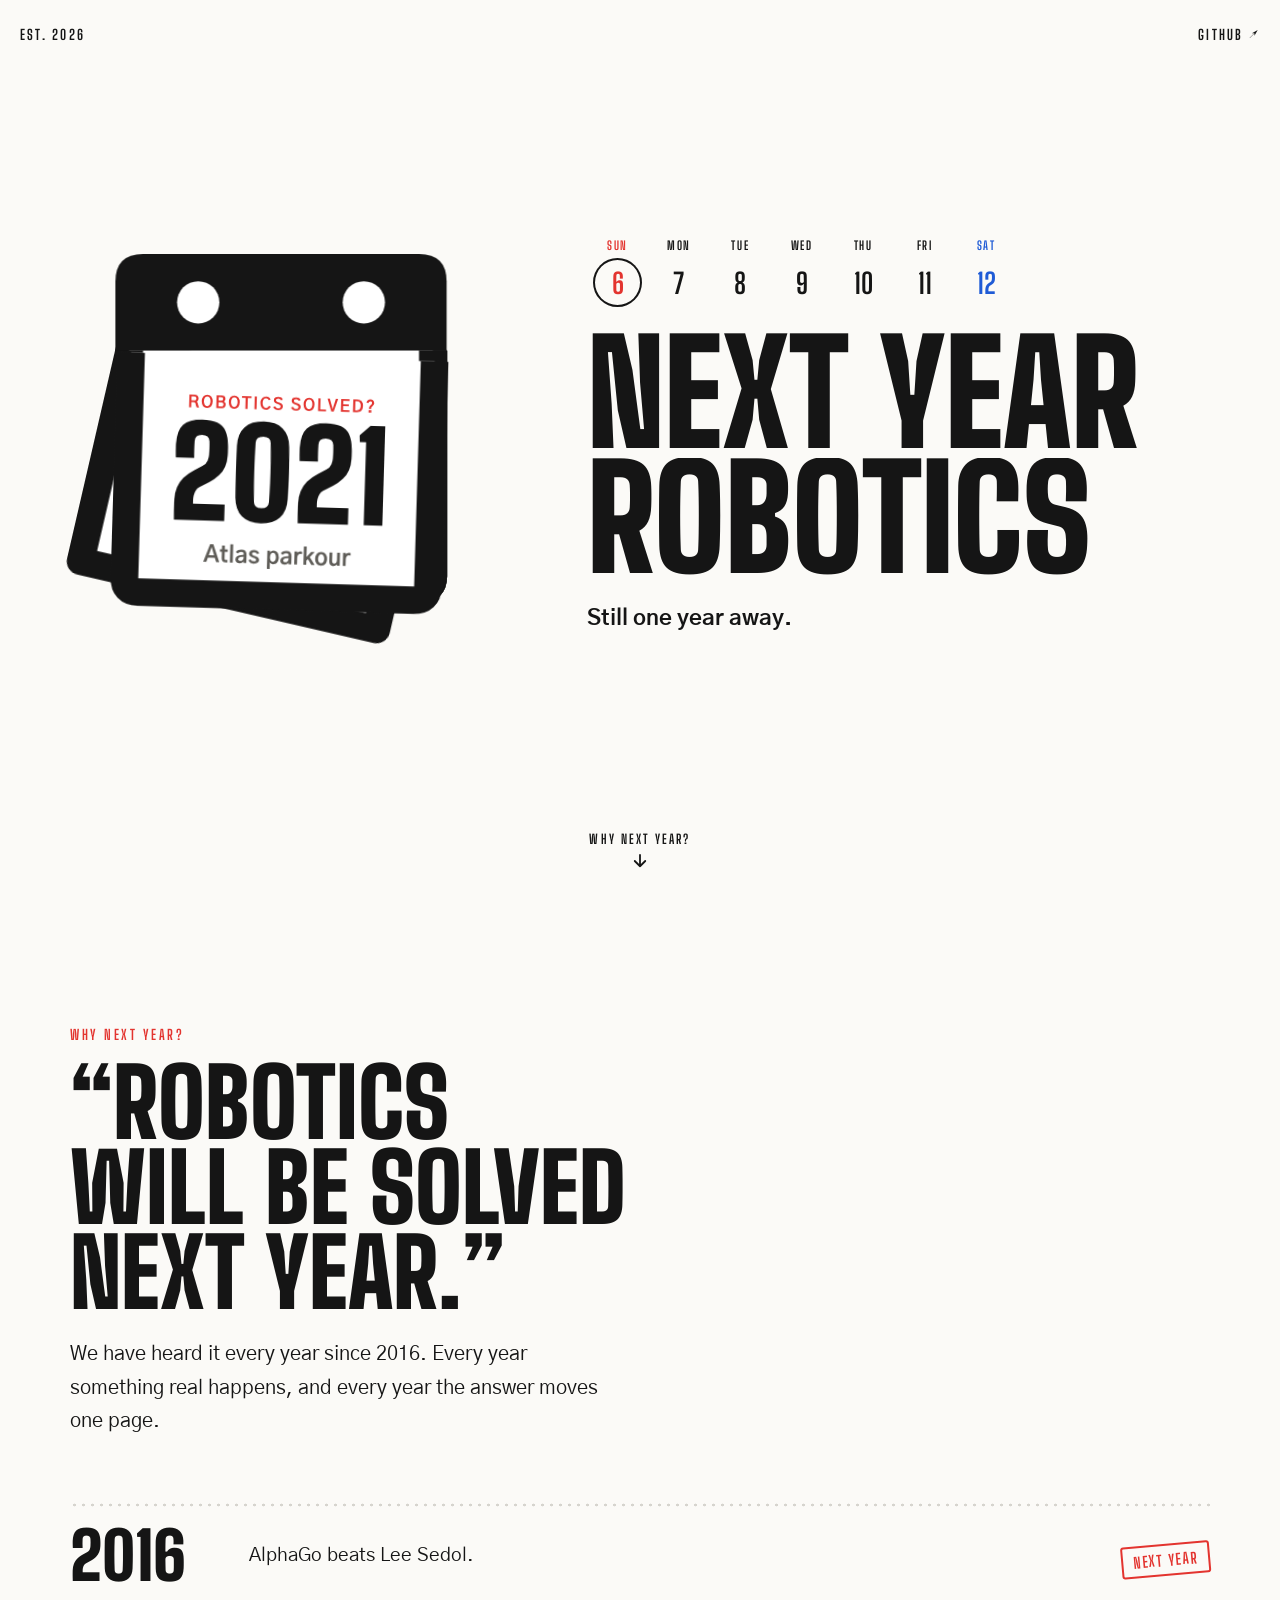
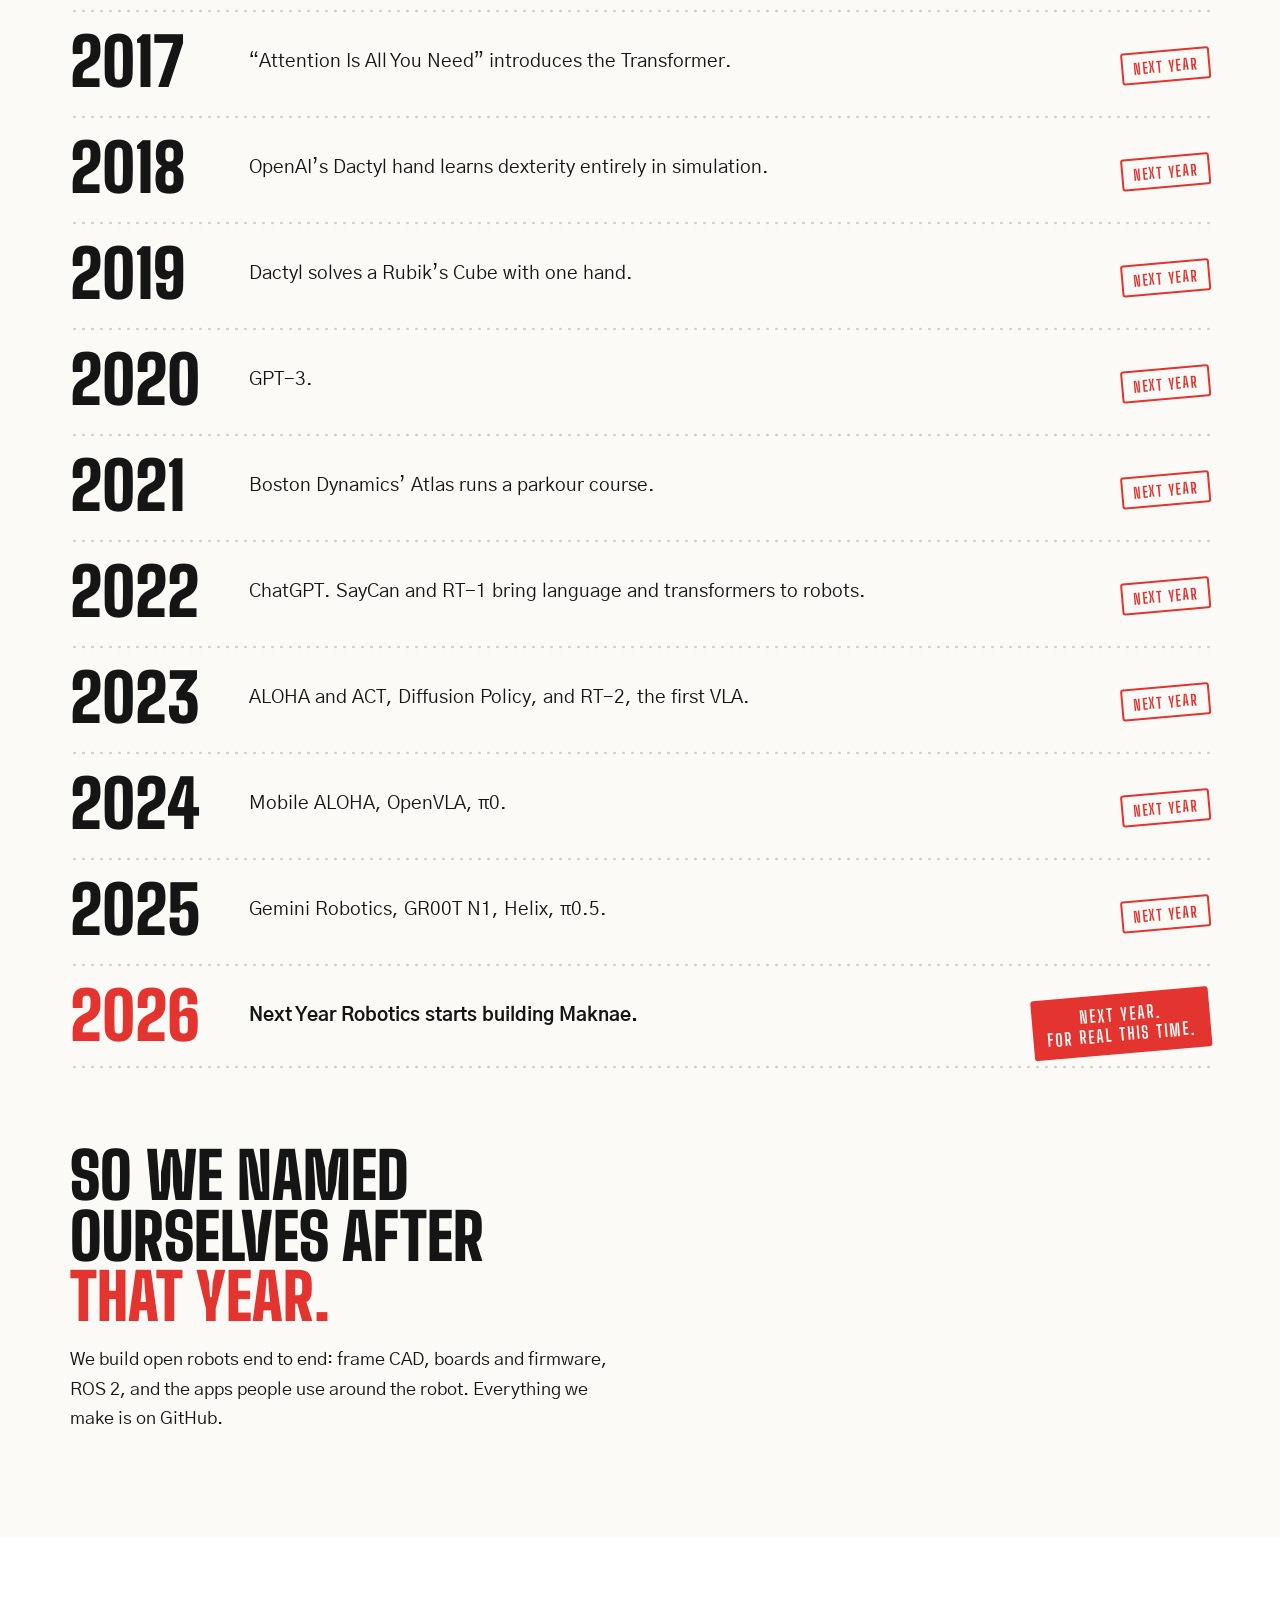
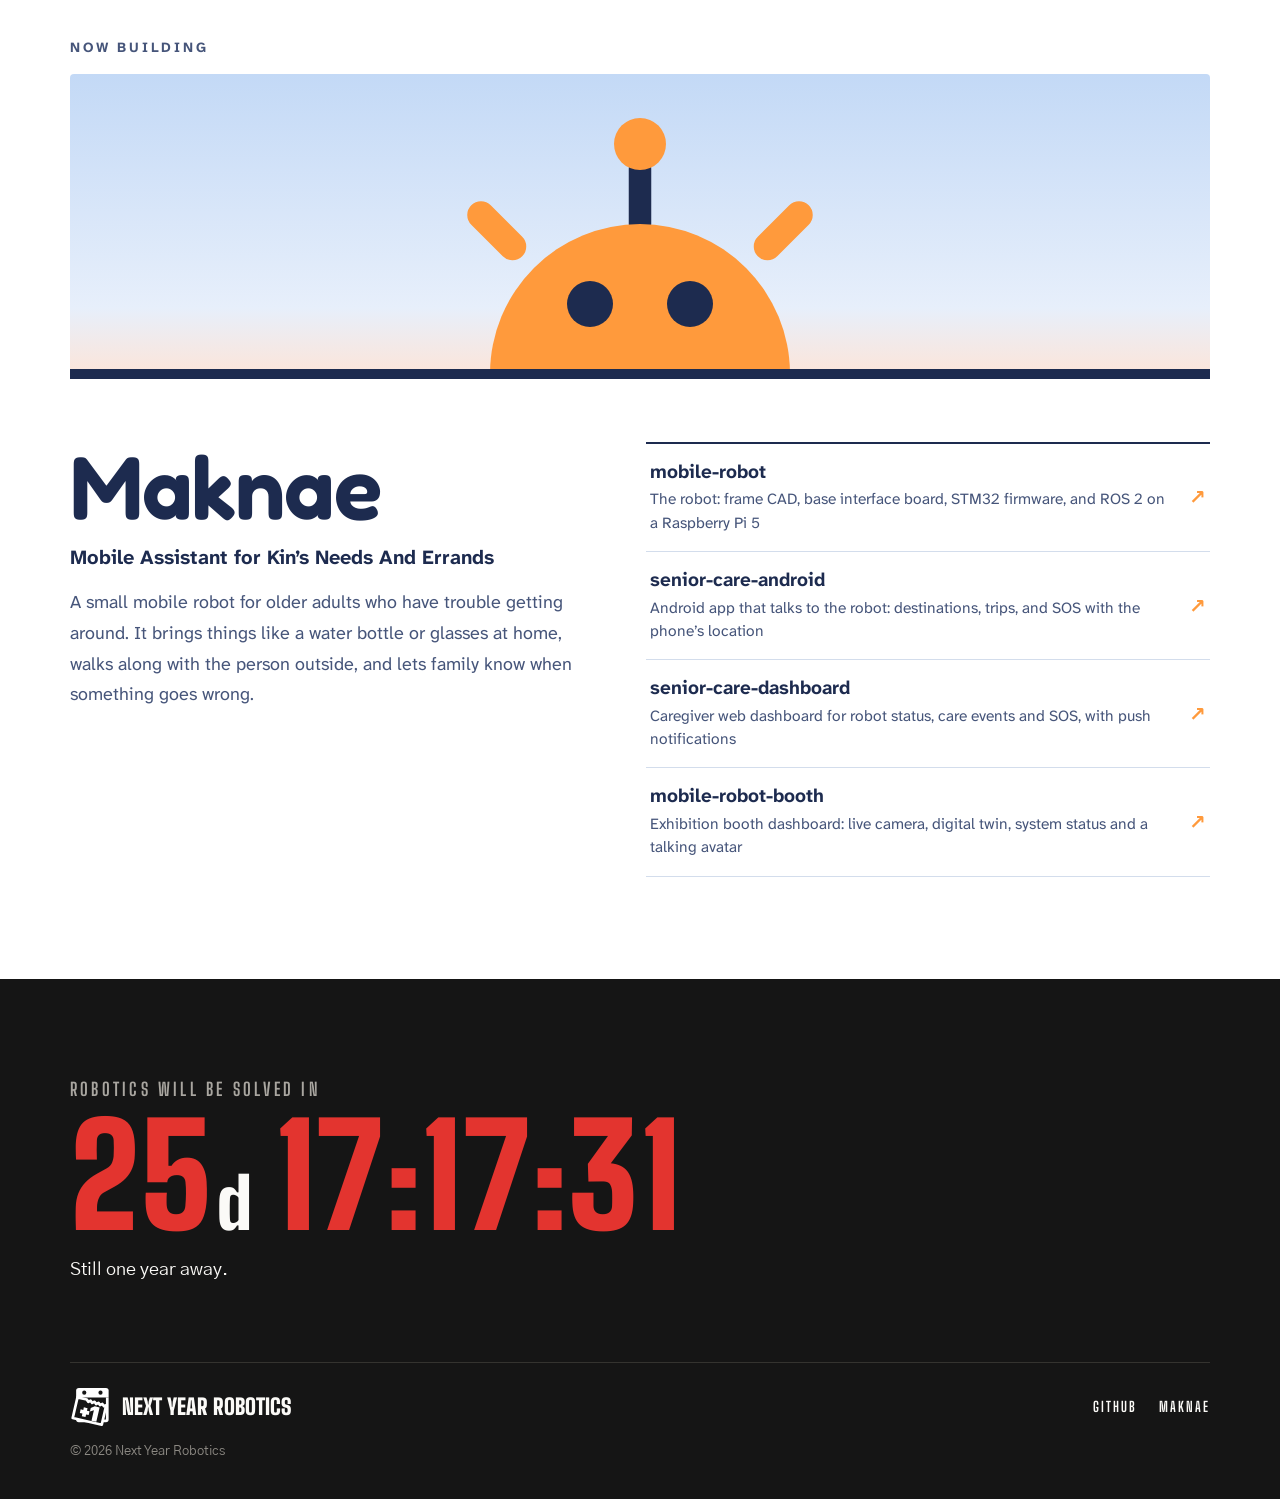
==== index.html @ 4c048c15 "feat: 웹사이트 추가" ====
<!doctype html>
<html lang="en">
<head>
<meta charset="utf-8">
<meta name="viewport" content="width=device-width, initial-scale=1, viewport-fit=cover">
<title>Next Year Robotics</title>
<meta name="description" content="Next Year Robotics builds open robots end to end, from frame CAD and firmware to ROS 2 and apps. Now building Maknae, a small mobile robot for older adults. Still one year away.">
<link rel="canonical" href="https://next-year-robotics.github.io/">
<meta name="theme-color" content="#FBFAF7">
<meta property="og:type" content="website">
<meta property="og:site_name" content="Next Year Robotics">
<meta property="og:title" content="Next Year Robotics">
<meta property="og:description" content="Robotics will be solved next year. Still one year away.">
<meta property="og:url" content="https://next-year-robotics.github.io/">
<meta property="og:image" content="https://next-year-robotics.github.io/assets/og.png">
<meta property="og:image:width" content="1200">
<meta property="og:image:height" content="630">
<meta property="og:image:alt" content="Next Year Robotics. A tear-off calendar page marked +1.">
<meta name="twitter:card" content="summary_large_image">
<link rel="icon" href="/favicon.ico" sizes="any">
<link rel="icon" href="/favicon.svg" type="image/svg+xml">
<link rel="apple-touch-icon" href="/apple-touch-icon.png">
<script type="application/ld+json">
{"@context":"https://schema.org","@graph":[
 {"@type":"Organization","@id":"https://next-year-robotics.github.io/#org","name":"Next Year Robotics","alternateName":"next-year-robotics","url":"https://next-year-robotics.github.io/","logo":"https://next-year-robotics.github.io/assets/logo.png","description":"Open robotics, built end to end: frame CAD, boards and firmware, ROS 2, and the apps around the robot.","sameAs":["https://github.com/next-year-robotics"]},
 {"@type":"WebSite","@id":"https://next-year-robotics.github.io/#site","name":"Next Year Robotics","url":"https://next-year-robotics.github.io/","publisher":{"@id":"https://next-year-robotics.github.io/#org"}}
]}
</script>
<link rel="preconnect" href="https://fonts.googleapis.com">
<link rel="preconnect" href="https://fonts.gstatic.com" crossorigin>
<link rel="stylesheet" href="https://fonts.googleapis.com/css2?family=Atkinson+Hyperlegible+Next:wght@400;700&family=Big+Shoulders+Display:wght@700;900&family=Fredoka:wght@600&family=Gothic+A1:wght@400;700&display=swap">
<script>(function(d){var c=d.documentElement.classList;c.add('js');if(!matchMedia('(prefers-reduced-motion: reduce)').matches){c.add('motion','intro');setTimeout(function(){c.remove('intro')},6500)}})(document)</script>
<style>
/* A sheet of tear-off calendar paper. The hero is the calendar, the story is a stack of torn pages, Maknae lives under its own sky. */
:root{
  --paper:#FBFAF7; --ink:#151515; --red:#E3342F; --blue:#1F5BD6; --rule:#D6D4CE; --muted:#5F5D58; --white:#FFFFFF;
  --navy:#1D2B4F; --sky:#DDEAFB; --sun:#FF9A3C; --slate:#46557A; --mk-rule:#D3DDEC;
  --display:"Big Shoulders Display",Impact,"Arial Narrow",sans-serif;
  --body:"Gothic A1",system-ui,-apple-system,"Segoe UI",sans-serif;
  --mk-display:"Fredoka",system-ui,sans-serif;
  --mk-body:"Atkinson Hyperlegible Next","Atkinson Hyperlegible",system-ui,sans-serif;
  --gut:max(20px,env(safe-area-inset-left,0px));
  --gut-r:max(20px,env(safe-area-inset-right,0px));
  color-scheme:light;
}
*{box-sizing:border-box}
html{-webkit-text-size-adjust:100%;scroll-behavior:smooth}
body{margin:0;background:var(--paper);color:var(--ink);font-family:var(--body);font-size:17px;line-height:1.65;-webkit-font-smoothing:antialiased}
a{color:inherit}
a:focus-visible{outline:2px solid var(--blue);outline-offset:3px;border-radius:2px}
.wrap{max-width:1180px;margin:0 auto;padding-left:var(--gut);padding-right:var(--gut-r)}
.sr{position:absolute;width:1px;height:1px;overflow:hidden;clip:rect(0 0 0 0);white-space:nowrap}

/* ---------- hero ---------- */
.hero{min-height:100svh;display:grid;grid-template-rows:auto 1fr auto;overflow:hidden}
.top{display:flex;justify-content:space-between;align-items:center;padding:20px var(--gut-r) 0 var(--gut);padding-top:max(20px,env(safe-area-inset-top,0px))}
.top b{font:700 14px/1 var(--display);letter-spacing:.16em;text-transform:uppercase}
.top a{font:700 14px/1 var(--display);letter-spacing:.16em;text-transform:uppercase;text-decoration:none;padding:8px 0}
.top a:hover{color:var(--red)}
.hero-in{display:grid;grid-template-columns:minmax(0,.85fr) minmax(0,1.15fr);align-items:center;gap:clamp(28px,5vw,80px);width:100%;max-width:1240px;margin:0 auto;padding:24px var(--gut-r) 24px var(--gut)}
.cal{display:block;width:100%;max-width:460px;margin-inline:auto;overflow:visible}
.cal-body{transform-box:view-box;transform-origin:50px 52px}
.cal .yp,.cal .final{transform-box:view-box;transform-origin:17px 31px}
.cal .yp{visibility:hidden}
.cal .final{transform:rotate(13deg)}
.week{display:grid;grid-template-columns:repeat(7,minmax(0,1fr));max-width:430px;margin:0 0 clamp(14px,2vw,26px);padding:0;list-style:none;text-align:center}
.week li{display:grid;justify-items:center;gap:6px}
.week b{font:700 12px/1 var(--display);letter-spacing:.14em}
.week span{font:700 clamp(20px,2.2vw,28px)/1 var(--display);display:inline-grid;place-items:center;width:1.75em;height:1.75em;border-radius:50%}
.week .sun{color:var(--red)} .week .sat{color:var(--blue)}
.week .today span{box-shadow:inset 0 0 0 2px var(--ink)}
h1{font:900 clamp(64px,11.2vw,172px)/.84 var(--display);text-transform:uppercase;margin:0;letter-spacing:-.004em}
h1 .line{display:block;overflow:hidden;padding-bottom:.035em}
h1 .line>span{display:block}
.tag{font:700 clamp(18px,1.7vw,23px)/1.4 var(--body);margin:clamp(14px,1.6vw,22px) 0 0}
.cue{justify-self:center;display:flex;flex-direction:column;align-items:center;gap:6px;margin:0 0 max(22px,env(safe-area-inset-bottom,0px));font:700 13px/1 var(--display);letter-spacing:.16em;text-transform:uppercase;text-decoration:none;padding:8px}
.cue svg{width:18px;height:18px}
.motion .cue svg{animation:bob 1.8s ease-in-out infinite}
@keyframes bob{50%{transform:translateY(5px)}}

/* intro: hidden until the calendar has been torn */
.intro .cal-body{opacity:0}
.intro h1 .line>span{transform:translateY(135%)}
.intro .week,.intro .tag,.intro .top,.intro .cue{opacity:0;transform:translateY(10px)}
.intro.reveal h1 .line>span{transform:none;transition:transform .8s cubic-bezier(.16,1,.3,1)}
.intro.reveal h1 .line:nth-child(2)>span{transition-delay:.09s}
.intro.reveal .week{opacity:1;transform:none;transition:opacity .5s .2s,transform .5s .2s}
.intro.reveal .tag{opacity:1;transform:none;transition:opacity .5s .38s,transform .5s .38s}
.intro.reveal .top,.intro.reveal .cue{opacity:1;transform:none;transition:opacity .6s .6s,transform .6s .6s}

/* ---------- why ---------- */
.why{overflow-x:clip;padding-block:clamp(72px,10vw,140px) clamp(64px,8vw,120px)}
.kicker{font:700 14px/1 var(--display);letter-spacing:.18em;text-transform:uppercase;color:var(--red);margin:0}
.why h2{font:900 clamp(44px,7.4vw,104px)/.9 var(--display);text-transform:uppercase;margin:18px 0 0;max-width:13ch;text-wrap:balance}
.lead{font-size:clamp(18px,1.6vw,21px);margin:22px 0 0;max-width:48ch}
.years{list-style:none;margin:clamp(40px,5vw,64px) 0 0;padding:0}
.yr{display:grid;grid-template-columns:clamp(84px,11vw,150px) minmax(0,1fr) auto;align-items:center;gap:8px clamp(16px,3vw,40px);padding:20px 0;
  background:radial-gradient(circle,var(--rule) 1.3px,transparent 1.6px) 0 0/9px 4px repeat-x}
.yr:last-child{background:radial-gradient(circle,var(--rule) 1.3px,transparent 1.6px) 0 0/9px 4px repeat-x,radial-gradient(circle,var(--rule) 1.3px,transparent 1.6px) 0 100%/9px 4px repeat-x}
.y{font:900 clamp(38px,5.4vw,66px)/1 var(--display);font-variant-numeric:tabular-nums}
.what{font-size:clamp(16px,1.5vw,19px);line-height:1.5;min-width:0}
.stamp{justify-self:end;font:700 15px/1 var(--display);letter-spacing:.12em;text-transform:uppercase;color:var(--red);border:2px solid var(--red);border-radius:3px;padding:7px 10px 6px;white-space:nowrap;transform:rotate(-5deg);transform-origin:100% 50%}
.yr.last .y{color:var(--red)}
.yr.last .what{font-weight:700}
.yr.last .stamp{background:var(--red);color:var(--paper);font-size:17px;padding:9px 12px 8px;text-align:center;line-height:1.15}
.motion .yr .y,.motion .yr .what{opacity:0;transform:translateY(14px)}
.motion .yr .stamp{opacity:0;transform:rotate(-16deg) scale(1.9)}
.motion .yr.in .y,.motion .yr.in .what{opacity:1;transform:none;transition:opacity .5s,transform .6s cubic-bezier(.16,1,.3,1)}
.motion .yr.in .what{transition-delay:.06s}
.motion .yr.in .stamp{opacity:1;transform:rotate(-5deg) scale(1);transition:transform .42s cubic-bezier(.3,1.7,.5,1) .22s,opacity .12s .22s}
.close{font:900 clamp(34px,5vw,64px)/.95 var(--display);text-transform:uppercase;margin:clamp(48px,6vw,80px) 0 0;max-width:16ch;text-wrap:balance}
.close em{font-style:normal;color:var(--red)}
.body{margin:18px 0 0;max-width:56ch;font-size:clamp(17px,1.4vw,19px)}

/* ---------- Maknae ---------- */
.maknae{background:var(--white);padding-block:clamp(64px,8vw,120px);font-family:var(--mk-body);color:var(--navy)}
.mk-kicker{font:700 14px/1 var(--mk-body);letter-spacing:.2em;text-transform:uppercase;color:var(--slate);margin:0 0 20px}
.sunrise{display:block;width:100%;height:clamp(180px,27vw,320px);border-radius:4px}
.motion .sunrise .sunbody{transform:translateY(280px)}
.motion .sunrise .rays{opacity:0}
.motion .sunrise.in .sunbody{transform:none;transition:transform 1.6s cubic-bezier(.16,1,.3,1)}
.motion .sunrise.in .rays{opacity:1;transition:opacity .7s 1.1s}
.mk-grid{display:grid;grid-template-columns:minmax(0,1fr) minmax(0,1.1fr);gap:clamp(28px,5vw,72px);margin-top:clamp(28px,4vw,48px);align-items:start}
.mk-grid h2{font:600 clamp(52px,7vw,92px)/1 var(--mk-display);margin:0;letter-spacing:-.01em}
.mk-sub{font:700 clamp(17px,1.6vw,20px)/1.4 var(--mk-body);margin:12px 0 0}
.mk-desc{font-size:18px;line-height:1.7;color:var(--slate);margin:16px 0 0;max-width:46ch}
.repos{list-style:none;margin:0;padding:0;border-top:2px solid var(--navy)}
.repos a{display:grid;grid-template-columns:minmax(0,1fr) auto;gap:4px 16px;padding:16px 4px;border-bottom:1px solid var(--mk-rule);text-decoration:none}
.repos a:hover{background:#F2F7FE}
.rn{font:700 19px/1.3 var(--mk-body)}
.rd{grid-column:1;font-size:15.5px;line-height:1.5;color:var(--slate)}
.ar{grid-column:2;grid-row:1/3;align-self:center;font:700 20px/1 var(--mk-body);color:var(--sun);transition:transform .2s}
.repos a:hover .ar{transform:translate(3px,-3px)}

/* ---------- footer ---------- */
.foot{background:var(--ink);color:var(--paper);padding-block:clamp(64px,8vw,110px) max(36px,env(safe-area-inset-bottom,0px))}
.solve{margin:0;font:700 clamp(15px,1.4vw,18px)/1 var(--display);letter-spacing:.18em;text-transform:uppercase;color:#A9A6A0}
.clock{display:block;margin:14px 0 0;font:900 clamp(56px,11vw,150px)/.9 var(--display);color:var(--red);font-variant-numeric:tabular-nums;letter-spacing:.01em}
.clock small{font-size:.5em;margin:0 .32em 0 .03em;color:var(--paper)}
.still{margin:16px 0 0;font-size:18px}
.foot-row{display:flex;flex-wrap:wrap;align-items:center;gap:14px 28px;margin-top:clamp(48px,6vw,80px);padding-top:24px;border-top:1px solid #34332F}
.foot-id{display:flex;align-items:center;gap:12px;font:900 22px/1 var(--display);text-transform:uppercase;margin-right:auto}
.foot-id svg{width:40px;height:40px}
.foot-row nav{display:flex;gap:22px;flex-wrap:wrap}
.foot-row nav a{font:700 14px/1 var(--display);letter-spacing:.14em;text-transform:uppercase;text-decoration:none;padding:6px 0}
.foot-row nav a:hover{color:var(--red)}
.copy{width:100%;margin:0;font-size:13px;color:#8C8983}

@media (max-width:820px){
  .hero-in{grid-template-columns:minmax(0,1fr);gap:18px;padding-top:12px}
  .cal{max-width:min(250px,62vw)}
  .week{max-width:none}
  .mk-grid{grid-template-columns:minmax(0,1fr)}
}
@media (max-width:560px){
  .yr{grid-template-columns:72px minmax(0,1fr);align-items:start}
  .stamp{grid-column:2;justify-self:start;margin-top:6px}
  .y{padding-top:2px}
}
@media (prefers-reduced-motion:reduce){html{scroll-behavior:auto}}
</style>
</head>
<body>

<header class="hero">
  <div class="top"><b>Est. 2026</b><a href="https://github.com/next-year-robotics">GitHub ↗</a></div>
  <div class="hero-in">
    <svg class="cal" viewBox="0 0 100 100" aria-hidden="true" focusable="false">
      <g class="cal-body">
        <path d="M17 31V80Q17 83 20 83H80Q83 83 83 80V31" fill="#FFFFFF" stroke="#151515" stroke-width="6" stroke-linejoin="round"/>
        <g class="final"><path d="M17.00 31.00L38.00 31.00L42.50 35.20L47.00 31.60L51.50 35.60L56.00 32.00L60.50 36.00L65.00 32.40L69.50 36.40L74.00 32.80L78.50 36.60L83.00 33.40L83.00 78.00L17.00 78.00Z" fill="#FFFFFF" stroke="#151515" stroke-width="6" stroke-linejoin="round"/><g transform="translate(50 58) scale(.88) translate(-50 -60.5)"><path fill="#E3342F" d="M27 57.25H33.75V50.5H43.25V57.25H50V66.75H43.25V73.5H33.75V66.75H27ZM72.5 42V79H60V52L51 57.5V48.5L60 42Z"/></g></g>
        <g class="yp"><path d="M17 31V80Q17 83 20 83H80Q83 83 83 80V31" fill="#FFFFFF" stroke="#151515" stroke-width="6" stroke-linejoin="round"/><path fill="#E3342F" d="M30.4 41H30.99Q31.22 41 31.35 40.88Q31.48 40.76 31.48 40.55Q31.48 40.35 31.35 40.23Q31.22 40.12 30.98 40.12H30.4ZM29.94 42.5V39.72H31.06Q31.49 39.72 31.72 39.94Q31.95 40.17 31.95 40.51Q31.95 40.79 31.83 40.97Q31.7 41.15 31.54 41.21Q31.67 41.3 31.73 41.41Q31.78 41.51 31.82 41.72Q31.9 42.13 32.12 42.5H31.61Q31.43 42.21 31.33 41.75Q31.3 41.57 31.22 41.48Q31.15 41.39 30.98 41.39H30.4V42.5ZM32.65 41.11Q32.65 40.46 32.98 40.06Q33.3 39.66 33.84 39.66Q34.38 39.66 34.71 40.05Q35.04 40.45 35.04 41.11Q35.04 41.77 34.71 42.17Q34.38 42.56 33.84 42.56Q33.3 42.56 32.98 42.17Q32.65 41.77 32.65 41.11ZM33.13 41.11Q33.13 41.6 33.32 41.88Q33.51 42.17 33.84 42.17Q34.17 42.17 34.37 41.88Q34.56 41.6 34.56 41.11Q34.56 40.63 34.37 40.34Q34.18 40.05 33.84 40.05Q33.51 40.05 33.32 40.34Q33.13 40.63 33.13 41.11ZM35.85 42.5V39.72H36.9Q37.34 39.72 37.57 39.92Q37.79 40.11 37.79 40.45Q37.79 40.66 37.69 40.8Q37.6 40.95 37.44 41.03Q37.62 41.09 37.75 41.27Q37.88 41.44 37.88 41.69Q37.88 42.04 37.66 42.27Q37.44 42.5 37.04 42.5ZM36.31 42.11H36.96Q37.14 42.11 37.27 42Q37.41 41.89 37.41 41.69Q37.41 41.51 37.29 41.39Q37.16 41.27 36.95 41.27H36.31ZM36.31 40.88H36.85Q37.06 40.88 37.18 40.78Q37.31 40.68 37.31 40.49Q37.31 40.32 37.2 40.22Q37.09 40.12 36.87 40.12H36.31ZM38.54 41.11Q38.54 40.46 38.86 40.06Q39.19 39.66 39.73 39.66Q40.27 39.66 40.6 40.05Q40.92 40.45 40.92 41.11Q40.92 41.77 40.6 42.17Q40.27 42.56 39.73 42.56Q39.19 42.56 38.86 42.17Q38.54 41.77 38.54 41.11ZM39.02 41.11Q39.02 41.6 39.21 41.88Q39.4 42.17 39.73 42.17Q40.06 42.17 40.25 41.88Q40.45 41.6 40.45 41.11Q40.45 40.63 40.26 40.34Q40.07 40.05 39.73 40.05Q39.4 40.05 39.21 40.34Q39.02 40.63 39.02 41.11ZM41.38 40.12V39.72H43.45V40.12H42.65V42.5H42.18V40.12ZM44.15 42.5V39.72H44.61V42.5ZM45.41 41.11Q45.41 40.44 45.76 40.05Q46.1 39.66 46.65 39.66Q47 39.66 47.25 39.85Q47.5 40.04 47.62 40.33L47.23 40.46Q47 40.05 46.64 40.05Q46.3 40.05 46.09 40.34Q45.89 40.63 45.89 41.11Q45.89 41.6 46.09 41.88Q46.3 42.17 46.64 42.17Q46.86 42.17 47.03 42.03Q47.2 41.9 47.28 41.71L47.69 41.84Q47.64 41.96 47.56 42.08Q47.48 42.2 47.35 42.31Q47.23 42.43 47.04 42.49Q46.86 42.56 46.65 42.56Q46.11 42.56 45.76 42.17Q45.41 41.79 45.41 41.11ZM48.22 41.91 48.62 41.77Q48.72 41.94 48.91 42.06Q49.1 42.17 49.32 42.17Q49.55 42.17 49.69 42.05Q49.83 41.94 49.83 41.76Q49.83 41.57 49.68 41.47Q49.53 41.36 49.25 41.26Q48.84 41.13 48.69 41.04Q48.32 40.83 48.32 40.42Q48.32 40.08 48.59 39.87Q48.86 39.66 49.29 39.66Q49.65 39.66 49.91 39.82Q50.16 39.99 50.28 40.25L49.89 40.38Q49.66 40.05 49.29 40.05Q49.06 40.05 48.93 40.16Q48.79 40.26 48.79 40.42Q48.79 40.47 48.8 40.52Q48.81 40.56 48.85 40.6Q48.88 40.64 48.9 40.66Q48.93 40.69 48.98 40.72Q49.04 40.76 49.07 40.77Q49.11 40.79 49.18 40.82Q49.26 40.85 49.29 40.86Q49.33 40.87 49.42 40.9Q49.51 40.93 49.54 40.94Q49.7 40.99 49.83 41.05Q49.95 41.11 50.07 41.2Q50.19 41.3 50.25 41.43Q50.31 41.57 50.31 41.74Q50.31 42.13 50.03 42.35Q49.75 42.56 49.31 42.56Q48.93 42.56 48.64 42.39Q48.35 42.21 48.22 41.91ZM52.09 41.91 52.5 41.77Q52.6 41.94 52.79 42.06Q52.97 42.17 53.2 42.17Q53.43 42.17 53.57 42.05Q53.71 41.94 53.71 41.76Q53.71 41.57 53.56 41.47Q53.41 41.36 53.12 41.26Q52.71 41.13 52.57 41.04Q52.19 40.83 52.19 40.42Q52.19 40.08 52.46 39.87Q52.73 39.66 53.17 39.66Q53.53 39.66 53.78 39.82Q54.04 39.99 54.15 40.25L53.76 40.38Q53.54 40.05 53.17 40.05Q52.94 40.05 52.8 40.16Q52.67 40.26 52.67 40.42Q52.67 40.47 52.68 40.52Q52.69 40.56 52.72 40.6Q52.76 40.64 52.78 40.66Q52.8 40.69 52.86 40.72Q52.92 40.76 52.95 40.77Q52.98 40.79 53.06 40.82Q53.14 40.85 53.17 40.86Q53.21 40.87 53.3 40.9Q53.39 40.93 53.42 40.94Q53.58 40.99 53.7 41.05Q53.83 41.11 53.95 41.2Q54.06 41.3 54.13 41.43Q54.19 41.57 54.19 41.74Q54.19 42.13 53.91 42.35Q53.63 42.56 53.19 42.56Q52.8 42.56 52.52 42.39Q52.23 42.21 52.09 41.91ZM54.8 41.11Q54.8 40.46 55.12 40.06Q55.45 39.66 55.99 39.66Q56.53 39.66 56.86 40.05Q57.18 40.45 57.18 41.11Q57.18 41.77 56.86 42.17Q56.53 42.56 55.99 42.56Q55.45 42.56 55.12 42.17Q54.8 41.77 54.8 41.11ZM55.27 41.11Q55.27 41.6 55.47 41.88Q55.66 42.17 55.99 42.17Q56.32 42.17 56.51 41.88Q56.71 41.6 56.71 41.11Q56.71 40.63 56.52 40.34Q56.33 40.05 55.99 40.05Q55.66 40.05 55.47 40.34Q55.27 40.63 55.27 41.11ZM57.99 42.5V39.72H58.46V42.11H59.72V42.5ZM59.98 39.72H60.48L60.95 41.33Q61.11 41.95 61.13 42.01L61.14 42.02Q61.22 41.69 61.32 41.33L61.79 39.72H62.29L61.39 42.5H60.87ZM62.95 42.5V39.72H64.78V40.12H63.42V40.87H64.64V41.26H63.42V42.11H64.81V42.5ZM65.58 42.5V39.72H66.41Q67.04 39.72 67.38 40.08Q67.72 40.44 67.72 41.11Q67.72 41.34 67.68 41.53Q67.64 41.73 67.54 41.91Q67.44 42.09 67.3 42.22Q67.15 42.35 66.92 42.42Q66.69 42.5 66.41 42.5ZM66.05 42.11H66.35Q67.24 42.11 67.24 41.11Q67.24 40.57 67.01 40.34Q66.78 40.11 66.36 40.11H66.05ZM68.44 40.32Q68.52 40.03 68.75 39.84Q68.97 39.64 69.31 39.64Q69.68 39.64 69.91 39.86Q70.14 40.07 70.14 40.43Q70.14 40.6 70.07 40.73Q70.01 40.87 69.91 40.95Q69.82 41.04 69.73 41.13Q69.64 41.22 69.57 41.34Q69.51 41.46 69.51 41.6V41.72H69.04V41.57Q69.04 41.42 69.09 41.3Q69.13 41.17 69.2 41.09Q69.27 41.01 69.35 40.93Q69.43 40.84 69.5 40.78Q69.57 40.71 69.62 40.61Q69.66 40.52 69.66 40.41Q69.66 40.24 69.57 40.14Q69.48 40.04 69.32 40.04Q69.01 40.04 68.85 40.45ZM68.97 42.52V41.98H69.57V42.52Z"/><path fill="#151515" d="M24.33 67Q24.32 66.38 24.3 65.89Q24.29 65.41 24.28 65.01Q24.28 64.61 24.28 64.23Q24.28 63.85 24.28 63.45Q24.29 63.04 24.3 62.55Q24.34 61.15 24.79 60Q25.23 58.85 26.12 57.9Q27 56.96 28.38 56.2L30.19 55.2Q31.04 54.73 31.3 53.99Q31.55 53.26 31.57 52.72Q31.61 51.99 31.61 51.25Q31.61 50.5 31.57 49.77Q31.53 49.13 31.11 48.78Q30.7 48.42 29.89 48.42Q29.15 48.42 28.76 48.78Q28.38 49.13 28.35 49.77Q28.31 50.71 28.31 51.64Q28.31 52.57 28.35 53.5H24.36Q24.33 53.03 24.32 52.49Q24.3 51.95 24.3 51.43Q24.29 50.92 24.3 50.53Q24.42 47.63 25.72 46.38Q27.02 45.13 29.89 45.13Q31.93 45.13 33.16 45.68Q34.39 46.22 34.96 47.41Q35.53 48.6 35.62 50.53Q35.63 50.79 35.64 51.05Q35.64 51.31 35.64 51.58Q35.64 51.85 35.64 52.14Q35.63 52.42 35.62 52.72Q35.58 54.07 35.14 55.15Q34.7 56.24 33.86 57.1Q33.02 57.97 31.78 58.66L29.68 59.82Q29.16 60.1 28.88 60.6Q28.6 61.1 28.49 61.63Q28.38 62.17 28.38 62.55V63.44H35.26V67ZM43.26 67.27Q40.57 67.27 39.1 65.86Q37.63 64.45 37.56 61.84Q37.52 60.02 37.51 58.1Q37.49 56.19 37.51 54.27Q37.52 52.35 37.56 50.53Q37.63 47.91 39.1 46.52Q40.57 45.13 43.26 45.13Q45.92 45.13 47.38 46.52Q48.85 47.91 48.93 50.53Q48.98 51.91 49.01 53.34Q49.03 54.77 49.03 56.21Q49.03 57.64 49.01 59.06Q48.98 60.48 48.93 61.84Q48.85 64.45 47.38 65.86Q45.92 67.27 43.26 67.27ZM43.26 63.98Q44.8 63.98 44.88 62.6Q44.97 60.53 45 58.36Q45.04 56.19 45 54.01Q44.97 51.84 44.88 49.77Q44.84 48.42 43.26 48.42Q41.65 48.42 41.61 49.77Q41.56 51.33 41.52 52.94Q41.49 54.55 41.49 56.19Q41.49 57.82 41.52 59.43Q41.56 61.05 41.61 62.6Q41.65 63.98 43.26 63.98ZM51.25 67Q51.24 66.38 51.22 65.89Q51.21 65.41 51.2 65.01Q51.19 64.61 51.19 64.23Q51.19 63.85 51.2 63.45Q51.21 63.04 51.22 62.55Q51.26 61.15 51.71 60Q52.15 58.85 53.04 57.9Q53.92 56.96 55.3 56.2L57.11 55.2Q57.96 54.73 58.21 53.99Q58.47 53.26 58.48 52.72Q58.53 51.99 58.53 51.25Q58.53 50.5 58.48 49.77Q58.44 49.13 58.03 48.78Q57.62 48.42 56.81 48.42Q56.07 48.42 55.68 48.78Q55.3 49.13 55.27 49.77Q55.23 50.71 55.23 51.64Q55.23 52.57 55.27 53.5H51.28Q51.25 53.03 51.24 52.49Q51.22 51.95 51.22 51.43Q51.21 50.92 51.22 50.53Q51.34 47.63 52.64 46.38Q53.94 45.13 56.81 45.13Q58.85 45.13 60.08 45.68Q61.31 46.22 61.88 47.41Q62.45 48.6 62.53 50.53Q62.55 50.79 62.56 51.05Q62.56 51.31 62.56 51.58Q62.56 51.85 62.56 52.14Q62.55 52.42 62.53 52.72Q62.49 54.07 62.06 55.15Q61.62 56.24 60.78 57.1Q59.94 57.97 58.7 58.66L56.59 59.82Q56.08 60.1 55.8 60.6Q55.51 61.1 55.41 61.63Q55.3 62.17 55.3 62.55V63.44H62.18V67ZM70.12 67.27Q67.11 67.27 65.8 66.01Q64.48 64.76 64.45 61.84Q64.44 59.99 64.43 58.18Q64.42 56.36 64.42 54.8Q64.42 53.23 64.43 52.11Q64.44 50.99 64.45 50.53Q64.57 47.78 66.05 46.45Q67.53 45.13 70.09 45.13Q72.77 45.13 74.22 46.5Q75.67 47.87 75.76 50.53Q75.76 50.75 75.76 50.99Q75.76 51.23 75.76 51.49Q75.75 51.75 75.74 52.02H71.71Q71.74 51.66 71.75 51.38Q71.76 51.1 71.75 50.73Q71.74 50.37 71.71 49.77Q71.7 49.17 71.33 48.8Q70.96 48.42 70.15 48.42Q69.38 48.42 68.95 48.78Q68.53 49.13 68.5 49.77Q68.46 50.83 68.44 52.14Q68.42 53.46 68.42 54.96H69.12Q69.47 54.28 70.25 53.84Q71.03 53.39 72.09 53.39Q74.27 53.39 75.06 54.47Q75.86 55.54 75.9 58.04Q75.91 58.77 75.92 59.43Q75.93 60.1 75.91 60.7Q75.9 61.3 75.87 61.84Q75.74 64.76 74.42 66.01Q73.11 67.27 70.12 67.27ZM70.15 63.98Q70.95 63.98 71.38 63.62Q71.81 63.26 71.82 62.6Q71.85 61.96 71.86 61.36Q71.86 60.75 71.86 60.18Q71.86 59.6 71.86 59.09Q71.86 58.58 71.85 58.12Q71.84 57.44 71.4 57.09Q70.96 56.74 70.2 56.74Q69.38 56.74 68.91 57.09Q68.45 57.44 68.42 58.09Q68.45 59.16 68.45 60.29Q68.46 61.42 68.5 62.6Q68.53 63.26 68.95 63.62Q69.38 63.98 70.15 63.98Z"/><path fill="#5F5D58" d="M40.99 76V72.14H41.78L42.46 73.93Q42.53 74.13 42.64 74.48Q42.75 74.82 42.79 74.93H42.81Q43.05 74.22 43.15 73.93L43.82 72.14H44.61V76H43.98V74.25Q43.98 73.81 44.05 73.06H44.03L43.75 73.88L43.04 75.78H42.56L41.87 73.88L41.58 73.05H41.55Q41.63 73.75 41.63 74.25V76ZM45.84 75.21Q45.84 75.37 45.96 75.47Q46.09 75.58 46.29 75.58Q46.59 75.58 46.79 75.38Q47 75.18 47 74.87V74.61Q46.78 74.66 46.46 74.71Q45.84 74.81 45.84 75.21ZM45.21 75.26Q45.21 74.47 46.4 74.29Q46.83 74.23 47 74.17V74.02Q47 73.82 46.86 73.7Q46.71 73.58 46.46 73.58Q46 73.58 45.66 73.96L45.29 73.64Q45.51 73.38 45.81 73.24Q46.12 73.09 46.46 73.09Q47.08 73.09 47.35 73.4Q47.62 73.71 47.62 74.25V76H47.02V75.65Q46.93 75.83 46.72 75.96Q46.5 76.09 46.21 76.09Q45.74 76.09 45.48 75.86Q45.21 75.63 45.21 75.26ZM48.29 76V72.01H48.91V74.31L49.91 73.18H50.68L49.64 74.33L50.75 76H50.02L49.24 74.76L48.91 75.14V76ZM51.03 76V73.18H51.63V73.54H51.64Q51.71 73.38 51.91 73.24Q52.1 73.09 52.42 73.09Q52.84 73.09 53.09 73.35Q53.33 73.61 53.33 74.19V76H52.71V74.27Q52.71 73.62 52.28 73.62Q52.01 73.62 51.83 73.84Q51.65 74.05 51.65 74.37V76ZM54.43 75.21Q54.43 75.37 54.55 75.47Q54.68 75.58 54.88 75.58Q55.18 75.58 55.38 75.38Q55.59 75.18 55.59 74.87V74.61Q55.37 74.66 55.05 74.71Q54.43 74.81 54.43 75.21ZM53.8 75.26Q53.8 74.47 54.99 74.29Q55.42 74.23 55.59 74.17V74.02Q55.59 73.82 55.44 73.7Q55.3 73.58 55.05 73.58Q54.59 73.58 54.25 73.96L53.88 73.64Q54.1 73.38 54.4 73.24Q54.71 73.09 55.04 73.09Q55.67 73.09 55.94 73.4Q56.21 73.71 56.21 74.25V76H55.61V75.65Q55.52 75.83 55.31 75.96Q55.09 76.09 54.79 76.09Q54.33 76.09 54.07 75.86Q53.8 75.63 53.8 75.26ZM56.68 74.58Q56.68 73.9 57.06 73.5Q57.43 73.09 58 73.09Q58.55 73.09 58.92 73.5Q59.28 73.91 59.28 74.55Q59.28 74.68 59.26 74.8H57.31Q57.31 75.13 57.5 75.36Q57.7 75.59 58.03 75.59Q58.27 75.59 58.44 75.48Q58.62 75.36 58.72 75.18L59.23 75.36Q59.1 75.67 58.79 75.88Q58.48 76.09 58.02 76.09Q57.43 76.09 57.06 75.68Q56.68 75.27 56.68 74.58ZM57.32 74.37H58.65Q58.65 74.05 58.48 73.82Q58.31 73.59 58 73.59Q57.69 73.59 57.51 73.82Q57.32 74.06 57.32 74.37Z"/></g>
        <g class="yp"><path d="M17 31V80Q17 83 20 83H80Q83 83 83 80V31" fill="#FFFFFF" stroke="#151515" stroke-width="6" stroke-linejoin="round"/><path fill="#E3342F" d="M30.4 41H30.99Q31.22 41 31.35 40.88Q31.48 40.76 31.48 40.55Q31.48 40.35 31.35 40.23Q31.22 40.12 30.98 40.12H30.4ZM29.94 42.5V39.72H31.06Q31.49 39.72 31.72 39.94Q31.95 40.17 31.95 40.51Q31.95 40.79 31.83 40.97Q31.7 41.15 31.54 41.21Q31.67 41.3 31.73 41.41Q31.78 41.51 31.82 41.72Q31.9 42.13 32.12 42.5H31.61Q31.43 42.21 31.33 41.75Q31.3 41.57 31.22 41.48Q31.15 41.39 30.98 41.39H30.4V42.5ZM32.65 41.11Q32.65 40.46 32.98 40.06Q33.3 39.66 33.84 39.66Q34.38 39.66 34.71 40.05Q35.04 40.45 35.04 41.11Q35.04 41.77 34.71 42.17Q34.38 42.56 33.84 42.56Q33.3 42.56 32.98 42.17Q32.65 41.77 32.65 41.11ZM33.13 41.11Q33.13 41.6 33.32 41.88Q33.51 42.17 33.84 42.17Q34.17 42.17 34.37 41.88Q34.56 41.6 34.56 41.11Q34.56 40.63 34.37 40.34Q34.18 40.05 33.84 40.05Q33.51 40.05 33.32 40.34Q33.13 40.63 33.13 41.11ZM35.85 42.5V39.72H36.9Q37.34 39.72 37.57 39.92Q37.79 40.11 37.79 40.45Q37.79 40.66 37.69 40.8Q37.6 40.95 37.44 41.03Q37.62 41.09 37.75 41.27Q37.88 41.44 37.88 41.69Q37.88 42.04 37.66 42.27Q37.44 42.5 37.04 42.5ZM36.31 42.11H36.96Q37.14 42.11 37.27 42Q37.41 41.89 37.41 41.69Q37.41 41.51 37.29 41.39Q37.16 41.27 36.95 41.27H36.31ZM36.31 40.88H36.85Q37.06 40.88 37.18 40.78Q37.31 40.68 37.31 40.49Q37.31 40.32 37.2 40.22Q37.09 40.12 36.87 40.12H36.31ZM38.54 41.11Q38.54 40.46 38.86 40.06Q39.19 39.66 39.73 39.66Q40.27 39.66 40.6 40.05Q40.92 40.45 40.92 41.11Q40.92 41.77 40.6 42.17Q40.27 42.56 39.73 42.56Q39.19 42.56 38.86 42.17Q38.54 41.77 38.54 41.11ZM39.02 41.11Q39.02 41.6 39.21 41.88Q39.4 42.17 39.73 42.17Q40.06 42.17 40.25 41.88Q40.45 41.6 40.45 41.11Q40.45 40.63 40.26 40.34Q40.07 40.05 39.73 40.05Q39.4 40.05 39.21 40.34Q39.02 40.63 39.02 41.11ZM41.38 40.12V39.72H43.45V40.12H42.65V42.5H42.18V40.12ZM44.15 42.5V39.72H44.61V42.5ZM45.41 41.11Q45.41 40.44 45.76 40.05Q46.1 39.66 46.65 39.66Q47 39.66 47.25 39.85Q47.5 40.04 47.62 40.33L47.23 40.46Q47 40.05 46.64 40.05Q46.3 40.05 46.09 40.34Q45.89 40.63 45.89 41.11Q45.89 41.6 46.09 41.88Q46.3 42.17 46.64 42.17Q46.86 42.17 47.03 42.03Q47.2 41.9 47.28 41.71L47.69 41.84Q47.64 41.96 47.56 42.08Q47.48 42.2 47.35 42.31Q47.23 42.43 47.04 42.49Q46.86 42.56 46.65 42.56Q46.11 42.56 45.76 42.17Q45.41 41.79 45.41 41.11ZM48.22 41.91 48.62 41.77Q48.72 41.94 48.91 42.06Q49.1 42.17 49.32 42.17Q49.55 42.17 49.69 42.05Q49.83 41.94 49.83 41.76Q49.83 41.57 49.68 41.47Q49.53 41.36 49.25 41.26Q48.84 41.13 48.69 41.04Q48.32 40.83 48.32 40.42Q48.32 40.08 48.59 39.87Q48.86 39.66 49.29 39.66Q49.65 39.66 49.91 39.82Q50.16 39.99 50.28 40.25L49.89 40.38Q49.66 40.05 49.29 40.05Q49.06 40.05 48.93 40.16Q48.79 40.26 48.79 40.42Q48.79 40.47 48.8 40.52Q48.81 40.56 48.85 40.6Q48.88 40.64 48.9 40.66Q48.93 40.69 48.98 40.72Q49.04 40.76 49.07 40.77Q49.11 40.79 49.18 40.82Q49.26 40.85 49.29 40.86Q49.33 40.87 49.42 40.9Q49.51 40.93 49.54 40.94Q49.7 40.99 49.83 41.05Q49.95 41.11 50.07 41.2Q50.19 41.3 50.25 41.43Q50.31 41.57 50.31 41.74Q50.31 42.13 50.03 42.35Q49.75 42.56 49.31 42.56Q48.93 42.56 48.64 42.39Q48.35 42.21 48.22 41.91ZM52.09 41.91 52.5 41.77Q52.6 41.94 52.79 42.06Q52.97 42.17 53.2 42.17Q53.43 42.17 53.57 42.05Q53.71 41.94 53.71 41.76Q53.71 41.57 53.56 41.47Q53.41 41.36 53.12 41.26Q52.71 41.13 52.57 41.04Q52.19 40.83 52.19 40.42Q52.19 40.08 52.46 39.87Q52.73 39.66 53.17 39.66Q53.53 39.66 53.78 39.82Q54.04 39.99 54.15 40.25L53.76 40.38Q53.54 40.05 53.17 40.05Q52.94 40.05 52.8 40.16Q52.67 40.26 52.67 40.42Q52.67 40.47 52.68 40.52Q52.69 40.56 52.72 40.6Q52.76 40.64 52.78 40.66Q52.8 40.69 52.86 40.72Q52.92 40.76 52.95 40.77Q52.98 40.79 53.06 40.82Q53.14 40.85 53.17 40.86Q53.21 40.87 53.3 40.9Q53.39 40.93 53.42 40.94Q53.58 40.99 53.7 41.05Q53.83 41.11 53.95 41.2Q54.06 41.3 54.13 41.43Q54.19 41.57 54.19 41.74Q54.19 42.13 53.91 42.35Q53.63 42.56 53.19 42.56Q52.8 42.56 52.52 42.39Q52.23 42.21 52.09 41.91ZM54.8 41.11Q54.8 40.46 55.12 40.06Q55.45 39.66 55.99 39.66Q56.53 39.66 56.86 40.05Q57.18 40.45 57.18 41.11Q57.18 41.77 56.86 42.17Q56.53 42.56 55.99 42.56Q55.45 42.56 55.12 42.17Q54.8 41.77 54.8 41.11ZM55.27 41.11Q55.27 41.6 55.47 41.88Q55.66 42.17 55.99 42.17Q56.32 42.17 56.51 41.88Q56.71 41.6 56.71 41.11Q56.71 40.63 56.52 40.34Q56.33 40.05 55.99 40.05Q55.66 40.05 55.47 40.34Q55.27 40.63 55.27 41.11ZM57.99 42.5V39.72H58.46V42.11H59.72V42.5ZM59.98 39.72H60.48L60.95 41.33Q61.11 41.95 61.13 42.01L61.14 42.02Q61.22 41.69 61.32 41.33L61.79 39.72H62.29L61.39 42.5H60.87ZM62.95 42.5V39.72H64.78V40.12H63.42V40.87H64.64V41.26H63.42V42.11H64.81V42.5ZM65.58 42.5V39.72H66.41Q67.04 39.72 67.38 40.08Q67.72 40.44 67.72 41.11Q67.72 41.34 67.68 41.53Q67.64 41.73 67.54 41.91Q67.44 42.09 67.3 42.22Q67.15 42.35 66.92 42.42Q66.69 42.5 66.41 42.5ZM66.05 42.11H66.35Q67.24 42.11 67.24 41.11Q67.24 40.57 67.01 40.34Q66.78 40.11 66.36 40.11H66.05ZM68.44 40.32Q68.52 40.03 68.75 39.84Q68.97 39.64 69.31 39.64Q69.68 39.64 69.91 39.86Q70.14 40.07 70.14 40.43Q70.14 40.6 70.07 40.73Q70.01 40.87 69.91 40.95Q69.82 41.04 69.73 41.13Q69.64 41.22 69.57 41.34Q69.51 41.46 69.51 41.6V41.72H69.04V41.57Q69.04 41.42 69.09 41.3Q69.13 41.17 69.2 41.09Q69.27 41.01 69.35 40.93Q69.43 40.84 69.5 40.78Q69.57 40.71 69.62 40.61Q69.66 40.52 69.66 40.41Q69.66 40.24 69.57 40.14Q69.48 40.04 69.32 40.04Q69.01 40.04 68.85 40.45ZM68.97 42.52V41.98H69.57V42.52Z"/><path fill="#151515" d="M24.11 67Q24.09 66.38 24.08 65.89Q24.07 65.41 24.06 65.01Q24.05 64.61 24.05 64.23Q24.05 63.85 24.06 63.45Q24.07 63.04 24.08 62.55Q24.12 61.15 24.57 60Q25.01 58.85 25.9 57.9Q26.78 56.96 28.16 56.2L29.97 55.2Q30.82 54.73 31.07 53.99Q31.33 53.26 31.34 52.72Q31.38 51.99 31.38 51.25Q31.38 50.5 31.34 49.77Q31.3 49.13 30.89 48.78Q30.48 48.42 29.67 48.42Q28.93 48.42 28.54 48.78Q28.16 49.13 28.13 49.77Q28.09 50.71 28.09 51.64Q28.09 52.57 28.13 53.5H24.13Q24.11 53.03 24.09 52.49Q24.08 51.95 24.07 51.43Q24.07 50.92 24.08 50.53Q24.2 47.63 25.5 46.38Q26.79 45.13 29.67 45.13Q31.71 45.13 32.94 45.68Q34.16 46.22 34.74 47.41Q35.31 48.6 35.39 50.53Q35.41 50.79 35.41 51.05Q35.42 51.31 35.42 51.58Q35.42 51.85 35.41 52.14Q35.41 52.42 35.39 52.72Q35.35 54.07 34.91 55.15Q34.48 56.24 33.64 57.1Q32.8 57.97 31.56 58.66L29.45 59.82Q28.94 60.1 28.66 60.6Q28.37 61.1 28.27 61.63Q28.16 62.17 28.16 62.55V63.44H35.04V67ZM43.03 67.27Q40.35 67.27 38.88 65.86Q37.4 64.45 37.34 61.84Q37.3 60.02 37.28 58.1Q37.27 56.19 37.28 54.27Q37.3 52.35 37.34 50.53Q37.4 47.91 38.88 46.52Q40.35 45.13 43.03 45.13Q45.69 45.13 47.16 46.52Q48.62 47.91 48.7 50.53Q48.76 51.91 48.79 53.34Q48.81 54.77 48.81 56.21Q48.81 57.64 48.79 59.06Q48.76 60.48 48.7 61.84Q48.62 64.45 47.16 65.86Q45.69 67.27 43.03 67.27ZM43.03 63.98Q44.57 63.98 44.65 62.6Q44.75 60.53 44.78 58.36Q44.82 56.19 44.78 54.01Q44.75 51.84 44.65 49.77Q44.61 48.42 43.03 48.42Q41.43 48.42 41.39 49.77Q41.33 51.33 41.3 52.94Q41.27 54.55 41.27 56.19Q41.27 57.82 41.3 59.43Q41.33 61.05 41.39 62.6Q41.43 63.98 43.03 63.98ZM51.03 67Q51.01 66.38 51 65.89Q50.99 65.41 50.98 65.01Q50.97 64.61 50.97 64.23Q50.97 63.85 50.98 63.45Q50.99 63.04 51 62.55Q51.04 61.15 51.48 60Q51.93 58.85 52.81 57.9Q53.7 56.96 55.08 56.2L56.89 55.2Q57.74 54.73 57.99 53.99Q58.25 53.26 58.26 52.72Q58.3 51.99 58.3 51.25Q58.3 50.5 58.26 49.77Q58.22 49.13 57.81 48.78Q57.4 48.42 56.59 48.42Q55.85 48.42 55.46 48.78Q55.08 49.13 55.05 49.77Q55.01 50.71 55.01 51.64Q55.01 52.57 55.05 53.5H51.05Q51.03 53.03 51.01 52.49Q51 51.95 50.99 51.43Q50.99 50.92 51 50.53Q51.12 47.63 52.42 46.38Q53.71 45.13 56.59 45.13Q58.63 45.13 59.86 45.68Q61.08 46.22 61.66 47.41Q62.23 48.6 62.31 50.53Q62.33 50.79 62.33 51.05Q62.34 51.31 62.34 51.58Q62.34 51.85 62.33 52.14Q62.33 52.42 62.31 52.72Q62.27 54.07 61.83 55.15Q61.39 56.24 60.56 57.1Q59.72 57.97 58.48 58.66L56.37 59.82Q55.86 60.1 55.58 60.6Q55.29 61.1 55.18 61.63Q55.08 62.17 55.08 62.55V63.44H61.96V67ZM70.14 67.27Q67.05 67.27 65.67 66.01Q64.28 64.76 64.2 61.84Q64.19 61.2 64.19 60.77Q64.19 60.34 64.23 59.84H68.28Q68.24 60.2 68.22 60.69Q68.21 61.18 68.22 61.65Q68.22 62.11 68.25 62.38Q68.33 63.15 68.76 63.56Q69.18 63.98 70.03 63.98Q70.88 63.98 71.32 63.56Q71.76 63.15 71.82 62.38Q71.92 61.18 71.94 60.02Q71.95 58.86 71.84 57.85Q71.79 57.17 71.37 56.82Q70.95 56.47 70.2 56.47Q69.64 56.47 69.24 56.63Q68.83 56.79 68.6 57.1Q68.37 57.41 68.36 57.85H64.53V45.4H75.52V48.96H68.58V54.69H69.17Q69.53 54.04 70.3 53.58Q71.07 53.12 72.14 53.12Q73.95 53.12 74.86 54.38Q75.77 55.63 75.89 57.77Q75.93 58.47 75.95 59.19Q75.96 59.91 75.94 60.59Q75.92 61.28 75.87 61.84Q75.68 63.79 75.08 64.98Q74.49 66.18 73.3 66.72Q72.11 67.27 70.14 67.27Z"/><path fill="#5F5D58" d="M30.64 74.07Q30.64 73.18 31.12 72.62Q31.59 72.05 32.39 72.05Q32.69 72.05 32.94 72.15Q33.19 72.25 33.35 72.4Q33.52 72.55 33.62 72.69Q33.72 72.83 33.78 72.97L33.23 73.15Q33.13 73 33.04 72.89Q32.96 72.79 32.78 72.7Q32.61 72.6 32.39 72.6Q31.88 72.6 31.6 73Q31.31 73.4 31.31 74.07Q31.31 74.75 31.6 75.14Q31.89 75.54 32.36 75.54Q32.77 75.54 33 75.3Q33.23 75.07 33.26 74.71Q33.27 74.49 33.27 74.39H32.32V73.84H33.9V76H33.45L33.39 75.6Q33.08 76.09 32.34 76.09Q31.61 76.09 31.13 75.54Q30.64 74.99 30.64 74.07ZM34.34 74.58Q34.34 73.9 34.71 73.5Q35.09 73.09 35.65 73.09Q36.21 73.09 36.57 73.5Q36.93 73.91 36.93 74.55Q36.93 74.68 36.92 74.8H34.97Q34.97 75.13 35.16 75.36Q35.35 75.59 35.69 75.59Q35.92 75.59 36.1 75.48Q36.28 75.36 36.37 75.18L36.89 75.36Q36.75 75.67 36.45 75.88Q36.14 76.09 35.68 76.09Q35.09 76.09 34.71 75.68Q34.34 75.27 34.34 74.58ZM34.98 74.37H36.3Q36.3 74.05 36.13 73.82Q35.96 73.59 35.65 73.59Q35.35 73.59 35.16 73.82Q34.98 74.06 34.98 74.37ZM37.44 76V73.18H38.04V73.51Q38.11 73.37 38.3 73.23Q38.49 73.09 38.76 73.09Q39.22 73.09 39.44 73.6Q39.48 73.53 39.53 73.46Q39.59 73.39 39.69 73.3Q39.79 73.21 39.95 73.15Q40.11 73.09 40.29 73.09Q41.16 73.09 41.16 74.19V76H40.53V74.21Q40.53 73.92 40.45 73.77Q40.37 73.62 40.16 73.62Q39.91 73.62 39.75 73.83Q39.6 74.04 39.6 74.34V76H38.99V74.19Q38.99 73.62 38.61 73.62Q38.34 73.62 38.2 73.82Q38.06 74.01 38.06 74.33V76ZM41.83 72.76V72.08H42.49V72.76ZM41.86 76V73.18H42.47V76ZM43.2 76V73.18H43.8V73.54H43.8Q43.88 73.38 44.07 73.24Q44.27 73.09 44.58 73.09Q45 73.09 45.25 73.35Q45.5 73.61 45.5 74.19V76H44.88V74.27Q44.88 73.62 44.44 73.62Q44.17 73.62 44 73.84Q43.82 74.05 43.82 74.37V76ZM46.17 72.76V72.08H46.84V72.76ZM46.2 76V73.18H46.81V76ZM49.51 73.91H50.32Q50.64 73.91 50.82 73.75Q51 73.59 51 73.29Q51 73.02 50.82 72.85Q50.63 72.69 50.3 72.69H49.51ZM48.86 76V72.14H50.42Q51.02 72.14 51.34 72.45Q51.66 72.76 51.66 73.23Q51.66 73.63 51.48 73.88Q51.31 74.12 51.08 74.21Q51.26 74.34 51.34 74.48Q51.42 74.62 51.47 74.91Q51.59 75.49 51.89 76H51.18Q50.94 75.59 50.8 74.96Q50.75 74.71 50.64 74.58Q50.54 74.46 50.31 74.46H49.51V76ZM52.74 74.59Q52.74 75.08 52.94 75.32Q53.14 75.56 53.41 75.56Q53.68 75.56 53.88 75.32Q54.08 75.08 54.08 74.59Q54.08 74.1 53.88 73.86Q53.68 73.62 53.41 73.62Q53.15 73.62 52.95 73.86Q52.74 74.1 52.74 74.59ZM52.11 74.59Q52.11 73.96 52.44 73.53Q52.77 73.09 53.41 73.09Q54.05 73.09 54.38 73.53Q54.71 73.96 54.71 74.59Q54.71 74.79 54.68 74.98Q54.64 75.18 54.55 75.38Q54.45 75.58 54.31 75.74Q54.17 75.89 53.94 75.99Q53.71 76.09 53.41 76.09Q53.12 76.09 52.89 75.99Q52.66 75.9 52.52 75.75Q52.37 75.6 52.28 75.4Q52.18 75.19 52.15 75Q52.11 74.8 52.11 74.59ZM55.25 76V72.01H55.86V73.5Q55.97 73.33 56.16 73.21Q56.35 73.09 56.59 73.09Q57.1 73.09 57.44 73.49Q57.78 73.89 57.78 74.59Q57.78 74.91 57.71 75.17Q57.63 75.42 57.51 75.59Q57.4 75.76 57.24 75.88Q57.08 75.99 56.92 76.04Q56.76 76.09 56.59 76.09Q56.34 76.09 56.14 75.95Q55.94 75.82 55.85 75.64V76ZM55.85 74.59Q55.85 75.04 56.03 75.3Q56.21 75.56 56.5 75.56Q56.78 75.56 56.96 75.31Q57.14 75.06 57.14 74.59Q57.14 74.14 56.97 73.88Q56.8 73.62 56.5 73.62Q56.21 73.62 56.03 73.89Q55.85 74.15 55.85 74.59ZM58.76 74.59Q58.76 75.08 58.96 75.32Q59.17 75.56 59.43 75.56Q59.7 75.56 59.9 75.32Q60.1 75.08 60.1 74.59Q60.1 74.1 59.9 73.86Q59.7 73.62 59.43 73.62Q59.17 73.62 58.97 73.86Q58.76 74.1 58.76 74.59ZM58.13 74.59Q58.13 73.96 58.46 73.53Q58.79 73.09 59.43 73.09Q60.07 73.09 60.4 73.53Q60.73 73.96 60.73 74.59Q60.73 74.79 60.7 74.98Q60.66 75.18 60.57 75.38Q60.47 75.58 60.33 75.74Q60.19 75.89 59.96 75.99Q59.73 76.09 59.43 76.09Q59.15 76.09 58.91 75.99Q58.68 75.9 58.54 75.75Q58.39 75.6 58.3 75.4Q58.2 75.19 58.17 75Q58.13 74.8 58.13 74.59ZM60.99 73.71V73.18H61.43V72.35H62.04V73.18H62.69V73.71H62.04V75.1Q62.04 75.3 62.12 75.38Q62.2 75.47 62.37 75.47H62.69V76H62.29Q61.43 76 61.43 75.14V73.71ZM63.21 72.76V72.08H63.87V72.76ZM63.24 76V73.18H63.85V76ZM64.42 74.59Q64.42 73.92 64.78 73.5Q65.15 73.09 65.72 73.09Q66.14 73.09 66.43 73.35Q66.72 73.6 66.79 73.93L66.26 74.08Q66.21 73.89 66.06 73.76Q65.92 73.62 65.73 73.62Q65.41 73.62 65.23 73.9Q65.05 74.18 65.05 74.59Q65.05 75.05 65.24 75.31Q65.43 75.56 65.73 75.56Q65.94 75.56 66.11 75.41Q66.27 75.26 66.33 75.07L66.86 75.22Q66.77 75.57 66.46 75.83Q66.14 76.09 65.72 76.09Q65.15 76.09 64.78 75.68Q64.42 75.27 64.42 74.59ZM67.08 75.41 67.52 75.16Q67.82 75.58 68.29 75.58Q68.52 75.58 68.65 75.49Q68.78 75.4 68.78 75.25Q68.78 75.13 68.67 75.04Q68.56 74.95 68.44 74.9Q68.32 74.85 68.08 74.77Q68.03 74.76 68.01 74.75Q67.84 74.7 67.72 74.64Q67.6 74.58 67.47 74.49Q67.33 74.39 67.27 74.25Q67.2 74.11 67.2 73.92Q67.2 73.54 67.51 73.32Q67.82 73.09 68.29 73.09Q68.63 73.09 68.94 73.28Q69.25 73.46 69.4 73.74L68.99 73.99Q68.7 73.6 68.29 73.6Q68.07 73.6 67.95 73.69Q67.83 73.78 67.83 73.92Q67.83 74.05 67.93 74.14Q68.04 74.24 68.15 74.28Q68.26 74.33 68.47 74.39Q68.52 74.41 68.54 74.42Q69.41 74.7 69.41 75.26Q69.41 75.6 69.12 75.85Q68.83 76.09 68.3 76.09Q67.89 76.09 67.57 75.91Q67.25 75.73 67.08 75.41Z"/></g>
        <g class="yp"><path d="M17 31V80Q17 83 20 83H80Q83 83 83 80V31" fill="#FFFFFF" stroke="#151515" stroke-width="6" stroke-linejoin="round"/><path fill="#E3342F" d="M30.4 41H30.99Q31.22 41 31.35 40.88Q31.48 40.76 31.48 40.55Q31.48 40.35 31.35 40.23Q31.22 40.12 30.98 40.12H30.4ZM29.94 42.5V39.72H31.06Q31.49 39.72 31.72 39.94Q31.95 40.17 31.95 40.51Q31.95 40.79 31.83 40.97Q31.7 41.15 31.54 41.21Q31.67 41.3 31.73 41.41Q31.78 41.51 31.82 41.72Q31.9 42.13 32.12 42.5H31.61Q31.43 42.21 31.33 41.75Q31.3 41.57 31.22 41.48Q31.15 41.39 30.98 41.39H30.4V42.5ZM32.65 41.11Q32.65 40.46 32.98 40.06Q33.3 39.66 33.84 39.66Q34.38 39.66 34.71 40.05Q35.04 40.45 35.04 41.11Q35.04 41.77 34.71 42.17Q34.38 42.56 33.84 42.56Q33.3 42.56 32.98 42.17Q32.65 41.77 32.65 41.11ZM33.13 41.11Q33.13 41.6 33.32 41.88Q33.51 42.17 33.84 42.17Q34.17 42.17 34.37 41.88Q34.56 41.6 34.56 41.11Q34.56 40.63 34.37 40.34Q34.18 40.05 33.84 40.05Q33.51 40.05 33.32 40.34Q33.13 40.63 33.13 41.11ZM35.85 42.5V39.72H36.9Q37.34 39.72 37.57 39.92Q37.79 40.11 37.79 40.45Q37.79 40.66 37.69 40.8Q37.6 40.95 37.44 41.03Q37.62 41.09 37.75 41.27Q37.88 41.44 37.88 41.69Q37.88 42.04 37.66 42.27Q37.44 42.5 37.04 42.5ZM36.31 42.11H36.96Q37.14 42.11 37.27 42Q37.41 41.89 37.41 41.69Q37.41 41.51 37.29 41.39Q37.16 41.27 36.95 41.27H36.31ZM36.31 40.88H36.85Q37.06 40.88 37.18 40.78Q37.31 40.68 37.31 40.49Q37.31 40.32 37.2 40.22Q37.09 40.12 36.87 40.12H36.31ZM38.54 41.11Q38.54 40.46 38.86 40.06Q39.19 39.66 39.73 39.66Q40.27 39.66 40.6 40.05Q40.92 40.45 40.92 41.11Q40.92 41.77 40.6 42.17Q40.27 42.56 39.73 42.56Q39.19 42.56 38.86 42.17Q38.54 41.77 38.54 41.11ZM39.02 41.11Q39.02 41.6 39.21 41.88Q39.4 42.17 39.73 42.17Q40.06 42.17 40.25 41.88Q40.45 41.6 40.45 41.11Q40.45 40.63 40.26 40.34Q40.07 40.05 39.73 40.05Q39.4 40.05 39.21 40.34Q39.02 40.63 39.02 41.11ZM41.38 40.12V39.72H43.45V40.12H42.65V42.5H42.18V40.12ZM44.15 42.5V39.72H44.61V42.5ZM45.41 41.11Q45.41 40.44 45.76 40.05Q46.1 39.66 46.65 39.66Q47 39.66 47.25 39.85Q47.5 40.04 47.62 40.33L47.23 40.46Q47 40.05 46.64 40.05Q46.3 40.05 46.09 40.34Q45.89 40.63 45.89 41.11Q45.89 41.6 46.09 41.88Q46.3 42.17 46.64 42.17Q46.86 42.17 47.03 42.03Q47.2 41.9 47.28 41.71L47.69 41.84Q47.64 41.96 47.56 42.08Q47.48 42.2 47.35 42.31Q47.23 42.43 47.04 42.49Q46.86 42.56 46.65 42.56Q46.11 42.56 45.76 42.17Q45.41 41.79 45.41 41.11ZM48.22 41.91 48.62 41.77Q48.72 41.94 48.91 42.06Q49.1 42.17 49.32 42.17Q49.55 42.17 49.69 42.05Q49.83 41.94 49.83 41.76Q49.83 41.57 49.68 41.47Q49.53 41.36 49.25 41.26Q48.84 41.13 48.69 41.04Q48.32 40.83 48.32 40.42Q48.32 40.08 48.59 39.87Q48.86 39.66 49.29 39.66Q49.65 39.66 49.91 39.82Q50.16 39.99 50.28 40.25L49.89 40.38Q49.66 40.05 49.29 40.05Q49.06 40.05 48.93 40.16Q48.79 40.26 48.79 40.42Q48.79 40.47 48.8 40.52Q48.81 40.56 48.85 40.6Q48.88 40.64 48.9 40.66Q48.93 40.69 48.98 40.72Q49.04 40.76 49.07 40.77Q49.11 40.79 49.18 40.82Q49.26 40.85 49.29 40.86Q49.33 40.87 49.42 40.9Q49.51 40.93 49.54 40.94Q49.7 40.99 49.83 41.05Q49.95 41.11 50.07 41.2Q50.19 41.3 50.25 41.43Q50.31 41.57 50.31 41.74Q50.31 42.13 50.03 42.35Q49.75 42.56 49.31 42.56Q48.93 42.56 48.64 42.39Q48.35 42.21 48.22 41.91ZM52.09 41.91 52.5 41.77Q52.6 41.94 52.79 42.06Q52.97 42.17 53.2 42.17Q53.43 42.17 53.57 42.05Q53.71 41.94 53.71 41.76Q53.71 41.57 53.56 41.47Q53.41 41.36 53.12 41.26Q52.71 41.13 52.57 41.04Q52.19 40.83 52.19 40.42Q52.19 40.08 52.46 39.87Q52.73 39.66 53.17 39.66Q53.53 39.66 53.78 39.82Q54.04 39.99 54.15 40.25L53.76 40.38Q53.54 40.05 53.17 40.05Q52.94 40.05 52.8 40.16Q52.67 40.26 52.67 40.42Q52.67 40.47 52.68 40.52Q52.69 40.56 52.72 40.6Q52.76 40.64 52.78 40.66Q52.8 40.69 52.86 40.72Q52.92 40.76 52.95 40.77Q52.98 40.79 53.06 40.82Q53.14 40.85 53.17 40.86Q53.21 40.87 53.3 40.9Q53.39 40.93 53.42 40.94Q53.58 40.99 53.7 41.05Q53.83 41.11 53.95 41.2Q54.06 41.3 54.13 41.43Q54.19 41.57 54.19 41.74Q54.19 42.13 53.91 42.35Q53.63 42.56 53.19 42.56Q52.8 42.56 52.52 42.39Q52.23 42.21 52.09 41.91ZM54.8 41.11Q54.8 40.46 55.12 40.06Q55.45 39.66 55.99 39.66Q56.53 39.66 56.86 40.05Q57.18 40.45 57.18 41.11Q57.18 41.77 56.86 42.17Q56.53 42.56 55.99 42.56Q55.45 42.56 55.12 42.17Q54.8 41.77 54.8 41.11ZM55.27 41.11Q55.27 41.6 55.47 41.88Q55.66 42.17 55.99 42.17Q56.32 42.17 56.51 41.88Q56.71 41.6 56.71 41.11Q56.71 40.63 56.52 40.34Q56.33 40.05 55.99 40.05Q55.66 40.05 55.47 40.34Q55.27 40.63 55.27 41.11ZM57.99 42.5V39.72H58.46V42.11H59.72V42.5ZM59.98 39.72H60.48L60.95 41.33Q61.11 41.95 61.13 42.01L61.14 42.02Q61.22 41.69 61.32 41.33L61.79 39.72H62.29L61.39 42.5H60.87ZM62.95 42.5V39.72H64.78V40.12H63.42V40.87H64.64V41.26H63.42V42.11H64.81V42.5ZM65.58 42.5V39.72H66.41Q67.04 39.72 67.38 40.08Q67.72 40.44 67.72 41.11Q67.72 41.34 67.68 41.53Q67.64 41.73 67.54 41.91Q67.44 42.09 67.3 42.22Q67.15 42.35 66.92 42.42Q66.69 42.5 66.41 42.5ZM66.05 42.11H66.35Q67.24 42.11 67.24 41.11Q67.24 40.57 67.01 40.34Q66.78 40.11 66.36 40.11H66.05ZM68.44 40.32Q68.52 40.03 68.75 39.84Q68.97 39.64 69.31 39.64Q69.68 39.64 69.91 39.86Q70.14 40.07 70.14 40.43Q70.14 40.6 70.07 40.73Q70.01 40.87 69.91 40.95Q69.82 41.04 69.73 41.13Q69.64 41.22 69.57 41.34Q69.51 41.46 69.51 41.6V41.72H69.04V41.57Q69.04 41.42 69.09 41.3Q69.13 41.17 69.2 41.09Q69.27 41.01 69.35 40.93Q69.43 40.84 69.5 40.78Q69.57 40.71 69.62 40.61Q69.66 40.52 69.66 40.41Q69.66 40.24 69.57 40.14Q69.48 40.04 69.32 40.04Q69.01 40.04 68.85 40.45ZM68.97 42.52V41.98H69.57V42.52Z"/><path fill="#151515" d="M24.43 67Q24.42 66.38 24.4 65.89Q24.39 65.41 24.38 65.01Q24.38 64.61 24.38 64.23Q24.38 63.85 24.38 63.45Q24.39 63.04 24.4 62.55Q24.44 61.15 24.89 60Q25.34 58.85 26.22 57.9Q27.1 56.96 28.48 56.2L30.29 55.2Q31.14 54.73 31.4 53.99Q31.65 53.26 31.67 52.72Q31.71 51.99 31.71 51.25Q31.71 50.5 31.67 49.77Q31.63 49.13 31.21 48.78Q30.8 48.42 29.99 48.42Q29.25 48.42 28.87 48.78Q28.48 49.13 28.45 49.77Q28.41 50.71 28.41 51.64Q28.41 52.57 28.45 53.5H24.46Q24.43 53.03 24.42 52.49Q24.4 51.95 24.4 51.43Q24.39 50.92 24.4 50.53Q24.53 47.63 25.82 46.38Q27.12 45.13 29.99 45.13Q32.03 45.13 33.26 45.68Q34.49 46.22 35.06 47.41Q35.64 48.6 35.72 50.53Q35.73 50.79 35.74 51.05Q35.74 51.31 35.74 51.58Q35.74 51.85 35.74 52.14Q35.73 52.42 35.72 52.72Q35.68 54.07 35.24 55.15Q34.8 56.24 33.96 57.1Q33.12 57.97 31.88 58.66L29.78 59.82Q29.26 60.1 28.98 60.6Q28.7 61.1 28.59 61.63Q28.48 62.17 28.48 62.55V63.44H35.37V67ZM43.36 67.27Q40.67 67.27 39.2 65.86Q37.73 64.45 37.66 61.84Q37.62 60.02 37.61 58.1Q37.59 56.19 37.61 54.27Q37.62 52.35 37.66 50.53Q37.73 47.91 39.2 46.52Q40.67 45.13 43.36 45.13Q46.02 45.13 47.48 46.52Q48.95 47.91 49.03 50.53Q49.08 51.91 49.11 53.34Q49.14 54.77 49.14 56.21Q49.14 57.64 49.11 59.06Q49.08 60.48 49.03 61.84Q48.95 64.45 47.48 65.86Q46.02 67.27 43.36 67.27ZM43.36 63.98Q44.9 63.98 44.98 62.6Q45.07 60.53 45.11 58.36Q45.14 56.19 45.11 54.01Q45.07 51.84 44.98 49.77Q44.94 48.42 43.36 48.42Q41.75 48.42 41.71 49.77Q41.66 51.33 41.62 52.94Q41.59 54.55 41.59 56.19Q41.59 57.82 41.62 59.43Q41.66 61.05 41.71 62.6Q41.75 63.98 43.36 63.98ZM51.35 67Q51.34 66.38 51.32 65.89Q51.31 65.41 51.3 65.01Q51.3 64.61 51.3 64.23Q51.3 63.85 51.3 63.45Q51.31 63.04 51.32 62.55Q51.36 61.15 51.81 60Q52.25 58.85 53.14 57.9Q54.02 56.96 55.4 56.2L57.21 55.2Q58.06 54.73 58.32 53.99Q58.57 53.26 58.59 52.72Q58.63 51.99 58.63 51.25Q58.63 50.5 58.59 49.77Q58.55 49.13 58.13 48.78Q57.72 48.42 56.91 48.42Q56.17 48.42 55.78 48.78Q55.4 49.13 55.37 49.77Q55.33 50.71 55.33 51.64Q55.33 52.57 55.37 53.5H51.38Q51.35 53.03 51.34 52.49Q51.32 51.95 51.32 51.43Q51.31 50.92 51.32 50.53Q51.44 47.63 52.74 46.38Q54.04 45.13 56.91 45.13Q58.95 45.13 60.18 45.68Q61.41 46.22 61.98 47.41Q62.55 48.6 62.64 50.53Q62.65 50.79 62.66 51.05Q62.66 51.31 62.66 51.58Q62.66 51.85 62.66 52.14Q62.65 52.42 62.64 52.72Q62.6 54.07 62.16 55.15Q61.72 56.24 60.88 57.1Q60.04 57.97 58.8 58.66L56.7 59.82Q56.18 60.1 55.9 60.6Q55.62 61.1 55.51 61.63Q55.4 62.17 55.4 62.55V63.44H62.28V67ZM70.33 67V61.57H63.72V58.2L68.85 45.4H74.14V58.04H76.43V61.57H74.14V67ZM67.58 58.04H70.33L70.87 53.07L71.33 48.96H70.57L69.3 53.07Z"/><path fill="#5F5D58" d="M33.15 76V72.14H33.94L34.61 73.93Q34.69 74.13 34.8 74.48Q34.91 74.82 34.95 74.93H34.97Q35.21 74.22 35.31 73.93L35.98 72.14H36.77V76H36.14V74.25Q36.14 73.81 36.21 73.06H36.19L35.91 73.88L35.2 75.78H34.72L34.02 73.88L33.74 73.05H33.71Q33.79 73.75 33.79 74.25V76ZM38.01 74.59Q38.01 75.08 38.21 75.32Q38.41 75.56 38.68 75.56Q38.95 75.56 39.15 75.32Q39.35 75.08 39.35 74.59Q39.35 74.1 39.15 73.86Q38.95 73.62 38.68 73.62Q38.42 73.62 38.22 73.86Q38.01 74.1 38.01 74.59ZM37.38 74.59Q37.38 73.96 37.71 73.53Q38.04 73.09 38.68 73.09Q39.32 73.09 39.65 73.53Q39.98 73.96 39.98 74.59Q39.98 74.79 39.94 74.98Q39.91 75.18 39.81 75.38Q39.72 75.58 39.58 75.74Q39.44 75.89 39.21 75.99Q38.97 76.09 38.68 76.09Q38.39 76.09 38.16 75.99Q37.93 75.9 37.79 75.75Q37.64 75.6 37.55 75.4Q37.45 75.19 37.41 75Q37.38 74.8 37.38 74.59ZM40.52 76V72.01H41.13V73.5Q41.24 73.33 41.43 73.21Q41.62 73.09 41.86 73.09Q42.37 73.09 42.71 73.49Q43.05 73.89 43.05 74.59Q43.05 74.91 42.97 75.17Q42.9 75.42 42.78 75.59Q42.67 75.76 42.51 75.88Q42.35 75.99 42.19 76.04Q42.03 76.09 41.86 76.09Q41.61 76.09 41.41 75.95Q41.21 75.82 41.12 75.64V76ZM41.12 74.59Q41.12 75.04 41.3 75.3Q41.48 75.56 41.77 75.56Q42.05 75.56 42.23 75.31Q42.41 75.06 42.41 74.59Q42.41 74.14 42.24 73.88Q42.07 73.62 41.77 73.62Q41.47 73.62 41.3 73.89Q41.12 74.15 41.12 74.59ZM43.59 72.76V72.08H44.26V72.76ZM43.62 76V73.18H44.23V76ZM45.02 76V72.01H45.63V76ZM46.2 74.58Q46.2 73.9 46.57 73.5Q46.94 73.09 47.51 73.09Q48.07 73.09 48.43 73.5Q48.79 73.91 48.79 74.55Q48.79 74.68 48.77 74.8H46.82Q46.82 75.13 47.01 75.36Q47.21 75.59 47.54 75.59Q47.78 75.59 47.96 75.48Q48.13 75.36 48.23 75.18L48.75 75.36Q48.61 75.67 48.3 75.88Q47.99 76.09 47.53 76.09Q46.94 76.09 46.57 75.68Q46.2 75.27 46.2 74.58ZM46.83 74.37H48.16Q48.16 74.05 47.99 73.82Q47.82 73.59 47.51 73.59Q47.2 73.59 47.02 73.82Q46.84 74.06 46.83 74.37ZM51.33 74.53H52.48L52.15 73.52Q52.12 73.42 52.08 73.29Q52.04 73.15 51.99 72.99Q51.94 72.84 51.92 72.76H51.89Q51.88 72.81 51.66 73.52ZM50.16 76 51.55 72.14H52.26L53.65 76H52.97L52.65 75.04H51.16L50.84 76ZM54.07 76V72.14H54.71V75.45H56.46V76ZM56.6 74.07Q56.6 73.16 57.06 72.61Q57.51 72.05 58.26 72.05Q59.01 72.05 59.47 72.6Q59.92 73.16 59.92 74.07Q59.92 74.98 59.46 75.54Q59.01 76.09 58.26 76.09Q57.51 76.09 57.06 75.54Q56.6 74.98 56.6 74.07ZM57.27 74.07Q57.27 74.75 57.53 75.14Q57.8 75.54 58.26 75.54Q58.72 75.54 58.99 75.15Q59.25 74.75 59.25 74.07Q59.25 73.4 58.99 73Q58.73 72.6 58.26 72.6Q57.8 72.6 57.53 73Q57.27 73.4 57.27 74.07ZM60.56 76V72.14H61.2V73.74H62.76V72.14H63.4V76H62.76V74.29H61.2V76ZM64.98 74.53H66.13L65.81 73.52Q65.77 73.42 65.73 73.29Q65.69 73.15 65.64 72.99Q65.6 72.84 65.57 72.76H65.54Q65.53 72.81 65.31 73.52ZM63.81 76 65.21 72.14H65.91L67.3 76H66.62L66.3 75.04H64.81L64.49 76Z"/></g>
        <g class="yp"><path d="M17 31V80Q17 83 20 83H80Q83 83 83 80V31" fill="#FFFFFF" stroke="#151515" stroke-width="6" stroke-linejoin="round"/><path fill="#E3342F" d="M30.4 41H30.99Q31.22 41 31.35 40.88Q31.48 40.76 31.48 40.55Q31.48 40.35 31.35 40.23Q31.22 40.12 30.98 40.12H30.4ZM29.94 42.5V39.72H31.06Q31.49 39.72 31.72 39.94Q31.95 40.17 31.95 40.51Q31.95 40.79 31.83 40.97Q31.7 41.15 31.54 41.21Q31.67 41.3 31.73 41.41Q31.78 41.51 31.82 41.72Q31.9 42.13 32.12 42.5H31.61Q31.43 42.21 31.33 41.75Q31.3 41.57 31.22 41.48Q31.15 41.39 30.98 41.39H30.4V42.5ZM32.65 41.11Q32.65 40.46 32.98 40.06Q33.3 39.66 33.84 39.66Q34.38 39.66 34.71 40.05Q35.04 40.45 35.04 41.11Q35.04 41.77 34.71 42.17Q34.38 42.56 33.84 42.56Q33.3 42.56 32.98 42.17Q32.65 41.77 32.65 41.11ZM33.13 41.11Q33.13 41.6 33.32 41.88Q33.51 42.17 33.84 42.17Q34.17 42.17 34.37 41.88Q34.56 41.6 34.56 41.11Q34.56 40.63 34.37 40.34Q34.18 40.05 33.84 40.05Q33.51 40.05 33.32 40.34Q33.13 40.63 33.13 41.11ZM35.85 42.5V39.72H36.9Q37.34 39.72 37.57 39.92Q37.79 40.11 37.79 40.45Q37.79 40.66 37.69 40.8Q37.6 40.95 37.44 41.03Q37.62 41.09 37.75 41.27Q37.88 41.44 37.88 41.69Q37.88 42.04 37.66 42.27Q37.44 42.5 37.04 42.5ZM36.31 42.11H36.96Q37.14 42.11 37.27 42Q37.41 41.89 37.41 41.69Q37.41 41.51 37.29 41.39Q37.16 41.27 36.95 41.27H36.31ZM36.31 40.88H36.85Q37.06 40.88 37.18 40.78Q37.31 40.68 37.31 40.49Q37.31 40.32 37.2 40.22Q37.09 40.12 36.87 40.12H36.31ZM38.54 41.11Q38.54 40.46 38.86 40.06Q39.19 39.66 39.73 39.66Q40.27 39.66 40.6 40.05Q40.92 40.45 40.92 41.11Q40.92 41.77 40.6 42.17Q40.27 42.56 39.73 42.56Q39.19 42.56 38.86 42.17Q38.54 41.77 38.54 41.11ZM39.02 41.11Q39.02 41.6 39.21 41.88Q39.4 42.17 39.73 42.17Q40.06 42.17 40.25 41.88Q40.45 41.6 40.45 41.11Q40.45 40.63 40.26 40.34Q40.07 40.05 39.73 40.05Q39.4 40.05 39.21 40.34Q39.02 40.63 39.02 41.11ZM41.38 40.12V39.72H43.45V40.12H42.65V42.5H42.18V40.12ZM44.15 42.5V39.72H44.61V42.5ZM45.41 41.11Q45.41 40.44 45.76 40.05Q46.1 39.66 46.65 39.66Q47 39.66 47.25 39.85Q47.5 40.04 47.62 40.33L47.23 40.46Q47 40.05 46.64 40.05Q46.3 40.05 46.09 40.34Q45.89 40.63 45.89 41.11Q45.89 41.6 46.09 41.88Q46.3 42.17 46.64 42.17Q46.86 42.17 47.03 42.03Q47.2 41.9 47.28 41.71L47.69 41.84Q47.64 41.96 47.56 42.08Q47.48 42.2 47.35 42.31Q47.23 42.43 47.04 42.49Q46.86 42.56 46.65 42.56Q46.11 42.56 45.76 42.17Q45.41 41.79 45.41 41.11ZM48.22 41.91 48.62 41.77Q48.72 41.94 48.91 42.06Q49.1 42.17 49.32 42.17Q49.55 42.17 49.69 42.05Q49.83 41.94 49.83 41.76Q49.83 41.57 49.68 41.47Q49.53 41.36 49.25 41.26Q48.84 41.13 48.69 41.04Q48.32 40.83 48.32 40.42Q48.32 40.08 48.59 39.87Q48.86 39.66 49.29 39.66Q49.65 39.66 49.91 39.82Q50.16 39.99 50.28 40.25L49.89 40.38Q49.66 40.05 49.29 40.05Q49.06 40.05 48.93 40.16Q48.79 40.26 48.79 40.42Q48.79 40.47 48.8 40.52Q48.81 40.56 48.85 40.6Q48.88 40.64 48.9 40.66Q48.93 40.69 48.98 40.72Q49.04 40.76 49.07 40.77Q49.11 40.79 49.18 40.82Q49.26 40.85 49.29 40.86Q49.33 40.87 49.42 40.9Q49.51 40.93 49.54 40.94Q49.7 40.99 49.83 41.05Q49.95 41.11 50.07 41.2Q50.19 41.3 50.25 41.43Q50.31 41.57 50.31 41.74Q50.31 42.13 50.03 42.35Q49.75 42.56 49.31 42.56Q48.93 42.56 48.64 42.39Q48.35 42.21 48.22 41.91ZM52.09 41.91 52.5 41.77Q52.6 41.94 52.79 42.06Q52.97 42.17 53.2 42.17Q53.43 42.17 53.57 42.05Q53.71 41.94 53.71 41.76Q53.71 41.57 53.56 41.47Q53.41 41.36 53.12 41.26Q52.71 41.13 52.57 41.04Q52.19 40.83 52.19 40.42Q52.19 40.08 52.46 39.87Q52.73 39.66 53.17 39.66Q53.53 39.66 53.78 39.82Q54.04 39.99 54.15 40.25L53.76 40.38Q53.54 40.05 53.17 40.05Q52.94 40.05 52.8 40.16Q52.67 40.26 52.67 40.42Q52.67 40.47 52.68 40.52Q52.69 40.56 52.72 40.6Q52.76 40.64 52.78 40.66Q52.8 40.69 52.86 40.72Q52.92 40.76 52.95 40.77Q52.98 40.79 53.06 40.82Q53.14 40.85 53.17 40.86Q53.21 40.87 53.3 40.9Q53.39 40.93 53.42 40.94Q53.58 40.99 53.7 41.05Q53.83 41.11 53.95 41.2Q54.06 41.3 54.13 41.43Q54.19 41.57 54.19 41.74Q54.19 42.13 53.91 42.35Q53.63 42.56 53.19 42.56Q52.8 42.56 52.52 42.39Q52.23 42.21 52.09 41.91ZM54.8 41.11Q54.8 40.46 55.12 40.06Q55.45 39.66 55.99 39.66Q56.53 39.66 56.86 40.05Q57.18 40.45 57.18 41.11Q57.18 41.77 56.86 42.17Q56.53 42.56 55.99 42.56Q55.45 42.56 55.12 42.17Q54.8 41.77 54.8 41.11ZM55.27 41.11Q55.27 41.6 55.47 41.88Q55.66 42.17 55.99 42.17Q56.32 42.17 56.51 41.88Q56.71 41.6 56.71 41.11Q56.71 40.63 56.52 40.34Q56.33 40.05 55.99 40.05Q55.66 40.05 55.47 40.34Q55.27 40.63 55.27 41.11ZM57.99 42.5V39.72H58.46V42.11H59.72V42.5ZM59.98 39.72H60.48L60.95 41.33Q61.11 41.95 61.13 42.01L61.14 42.02Q61.22 41.69 61.32 41.33L61.79 39.72H62.29L61.39 42.5H60.87ZM62.95 42.5V39.72H64.78V40.12H63.42V40.87H64.64V41.26H63.42V42.11H64.81V42.5ZM65.58 42.5V39.72H66.41Q67.04 39.72 67.38 40.08Q67.72 40.44 67.72 41.11Q67.72 41.34 67.68 41.53Q67.64 41.73 67.54 41.91Q67.44 42.09 67.3 42.22Q67.15 42.35 66.92 42.42Q66.69 42.5 66.41 42.5ZM66.05 42.11H66.35Q67.24 42.11 67.24 41.11Q67.24 40.57 67.01 40.34Q66.78 40.11 66.36 40.11H66.05ZM68.44 40.32Q68.52 40.03 68.75 39.84Q68.97 39.64 69.31 39.64Q69.68 39.64 69.91 39.86Q70.14 40.07 70.14 40.43Q70.14 40.6 70.07 40.73Q70.01 40.87 69.91 40.95Q69.82 41.04 69.73 41.13Q69.64 41.22 69.57 41.34Q69.51 41.46 69.51 41.6V41.72H69.04V41.57Q69.04 41.42 69.09 41.3Q69.13 41.17 69.2 41.09Q69.27 41.01 69.35 40.93Q69.43 40.84 69.5 40.78Q69.57 40.71 69.62 40.61Q69.66 40.52 69.66 40.41Q69.66 40.24 69.57 40.14Q69.48 40.04 69.32 40.04Q69.01 40.04 68.85 40.45ZM68.97 42.52V41.98H69.57V42.52Z"/><path fill="#151515" d="M24.26 67Q24.24 66.38 24.23 65.89Q24.21 65.41 24.21 65.01Q24.2 64.61 24.2 64.23Q24.2 63.85 24.21 63.45Q24.21 63.04 24.23 62.55Q24.27 61.15 24.71 60Q25.16 58.85 26.04 57.9Q26.93 56.96 28.31 56.2L30.11 55.2Q30.96 54.73 31.22 53.99Q31.48 53.26 31.49 52.72Q31.53 51.99 31.53 51.25Q31.53 50.5 31.49 49.77Q31.45 49.13 31.04 48.78Q30.63 48.42 29.82 48.42Q29.08 48.42 28.69 48.78Q28.31 49.13 28.28 49.77Q28.24 50.71 28.24 51.64Q28.24 52.57 28.28 53.5H24.28Q24.26 53.03 24.24 52.49Q24.23 51.95 24.22 51.43Q24.21 50.92 24.23 50.53Q24.35 47.63 25.65 46.38Q26.94 45.13 29.82 45.13Q31.86 45.13 33.08 45.68Q34.31 46.22 34.89 47.41Q35.46 48.6 35.54 50.53Q35.55 50.79 35.56 51.05Q35.57 51.31 35.57 51.58Q35.57 51.85 35.56 52.14Q35.55 52.42 35.54 52.72Q35.5 54.07 35.06 55.15Q34.62 56.24 33.79 57.1Q32.95 57.97 31.71 58.66L29.6 59.82Q29.09 60.1 28.8 60.6Q28.52 61.1 28.41 61.63Q28.31 62.17 28.31 62.55V63.44H35.19V67ZM43.18 67.27Q40.5 67.27 39.02 65.86Q37.55 64.45 37.49 61.84Q37.45 60.02 37.43 58.1Q37.42 56.19 37.43 54.27Q37.45 52.35 37.49 50.53Q37.55 47.91 39.02 46.52Q40.5 45.13 43.18 45.13Q45.84 45.13 47.31 46.52Q48.77 47.91 48.85 50.53Q48.91 51.91 48.93 53.34Q48.96 54.77 48.96 56.21Q48.96 57.64 48.93 59.06Q48.91 60.48 48.85 61.84Q48.77 64.45 47.31 65.86Q45.84 67.27 43.18 67.27ZM43.18 63.98Q44.72 63.98 44.8 62.6Q44.9 60.53 44.93 58.36Q44.96 56.19 44.93 54.01Q44.9 51.84 44.8 49.77Q44.76 48.42 43.18 48.42Q41.58 48.42 41.54 49.77Q41.48 51.33 41.45 52.94Q41.41 54.55 41.41 56.19Q41.41 57.82 41.45 59.43Q41.48 61.05 41.54 62.6Q41.58 63.98 43.18 63.98ZM51.17 67Q51.16 66.38 51.15 65.89Q51.13 65.41 51.13 65.01Q51.12 64.61 51.12 64.23Q51.12 63.85 51.13 63.45Q51.13 63.04 51.15 62.55Q51.19 61.15 51.63 60Q52.08 58.85 52.96 57.9Q53.85 56.96 55.22 56.2L57.03 55.2Q57.88 54.73 58.14 53.99Q58.4 53.26 58.41 52.72Q58.45 51.99 58.45 51.25Q58.45 50.5 58.41 49.77Q58.37 49.13 57.96 48.78Q57.55 48.42 56.74 48.42Q55.99 48.42 55.61 48.78Q55.22 49.13 55.2 49.77Q55.16 50.71 55.16 51.64Q55.16 52.57 55.2 53.5H51.2Q51.17 53.03 51.16 52.49Q51.15 51.95 51.14 51.43Q51.13 50.92 51.15 50.53Q51.27 47.63 52.56 46.38Q53.86 45.13 56.74 45.13Q58.78 45.13 60 45.68Q61.23 46.22 61.81 47.41Q62.38 48.6 62.46 50.53Q62.47 50.79 62.48 51.05Q62.49 51.31 62.49 51.58Q62.49 51.85 62.48 52.14Q62.47 52.42 62.46 52.72Q62.42 54.07 61.98 55.15Q61.54 56.24 60.71 57.1Q59.87 57.97 58.63 58.66L56.52 59.82Q56.01 60.1 55.72 60.6Q55.44 61.1 55.33 61.63Q55.22 62.17 55.22 62.55V63.44H62.11V67ZM70.05 67.27Q66.96 67.27 65.57 66.01Q64.19 64.76 64.11 61.84Q64.09 61.41 64.09 61.13Q64.08 60.84 64.09 60.56Q64.09 60.28 64.11 59.84H68.16V62.38Q68.16 63.15 68.62 63.56Q69.09 63.98 69.94 63.98Q70.79 63.98 71.25 63.56Q71.71 63.15 71.72 62.38Q71.75 61.78 71.75 60.98Q71.75 60.18 71.72 59.66Q71.68 58.82 71.33 58.24Q70.98 57.66 69.8 57.69L67.19 57.71L67.08 54.31L70.94 48.96H64.43V45.4H75.56L75.5 48.86L71.48 54.2Q73.62 54.42 74.64 55.71Q75.65 57.01 75.77 59.63Q75.78 59.91 75.79 60.18Q75.8 60.45 75.8 60.72Q75.8 60.98 75.79 61.26Q75.78 61.53 75.77 61.84Q75.65 64.76 74.33 66.01Q73 67.27 70.05 67.27Z"/><path fill="#5F5D58" d="M44.94 73.91H45.75Q46.07 73.91 46.25 73.75Q46.43 73.59 46.43 73.29Q46.43 73.02 46.25 72.85Q46.06 72.69 45.73 72.69H44.94ZM44.29 76V72.14H45.85Q46.45 72.14 46.77 72.45Q47.09 72.76 47.09 73.23Q47.09 73.63 46.91 73.88Q46.74 74.12 46.51 74.21Q46.69 74.34 46.77 74.48Q46.85 74.62 46.9 74.91Q47.02 75.49 47.32 76H46.61Q46.37 75.59 46.23 74.96Q46.18 74.71 46.07 74.58Q45.97 74.46 45.74 74.46H44.94V76ZM47.37 72.69V72.14H50.24V72.69H49.13V76H48.48V72.69ZM50.54 74.37V73.82H52.96V74.37ZM53.43 73.09Q53.54 72.61 53.85 72.33Q54.16 72.05 54.66 72.05Q55.18 72.05 55.51 72.35Q55.84 72.65 55.84 73.16Q55.84 73.5 55.69 73.77Q55.54 74.04 55.25 74.31Q55.2 74.36 54.98 74.58Q54.75 74.8 54.67 74.89Q54.59 74.97 54.46 75.14Q54.33 75.31 54.25 75.47H55.83V76H53.47Q53.47 75.77 53.55 75.54Q53.62 75.31 53.72 75.14Q53.82 74.96 54.01 74.75Q54.2 74.53 54.32 74.41Q54.45 74.29 54.67 74.07Q54.73 74.02 54.75 74Q55.18 73.59 55.18 73.15Q55.18 72.88 55.03 72.73Q54.89 72.58 54.65 72.58Q54.14 72.58 53.98 73.25Z"/></g>
        <g class="yp"><path d="M17 31V80Q17 83 20 83H80Q83 83 83 80V31" fill="#FFFFFF" stroke="#151515" stroke-width="6" stroke-linejoin="round"/><path fill="#E3342F" d="M30.4 41H30.99Q31.22 41 31.35 40.88Q31.48 40.76 31.48 40.55Q31.48 40.35 31.35 40.23Q31.22 40.12 30.98 40.12H30.4ZM29.94 42.5V39.72H31.06Q31.49 39.72 31.72 39.94Q31.95 40.17 31.95 40.51Q31.95 40.79 31.83 40.97Q31.7 41.15 31.54 41.21Q31.67 41.3 31.73 41.41Q31.78 41.51 31.82 41.72Q31.9 42.13 32.12 42.5H31.61Q31.43 42.21 31.33 41.75Q31.3 41.57 31.22 41.48Q31.15 41.39 30.98 41.39H30.4V42.5ZM32.65 41.11Q32.65 40.46 32.98 40.06Q33.3 39.66 33.84 39.66Q34.38 39.66 34.71 40.05Q35.04 40.45 35.04 41.11Q35.04 41.77 34.71 42.17Q34.38 42.56 33.84 42.56Q33.3 42.56 32.98 42.17Q32.65 41.77 32.65 41.11ZM33.13 41.11Q33.13 41.6 33.32 41.88Q33.51 42.17 33.84 42.17Q34.17 42.17 34.37 41.88Q34.56 41.6 34.56 41.11Q34.56 40.63 34.37 40.34Q34.18 40.05 33.84 40.05Q33.51 40.05 33.32 40.34Q33.13 40.63 33.13 41.11ZM35.85 42.5V39.72H36.9Q37.34 39.72 37.57 39.92Q37.79 40.11 37.79 40.45Q37.79 40.66 37.69 40.8Q37.6 40.95 37.44 41.03Q37.62 41.09 37.75 41.27Q37.88 41.44 37.88 41.69Q37.88 42.04 37.66 42.27Q37.44 42.5 37.04 42.5ZM36.31 42.11H36.96Q37.14 42.11 37.27 42Q37.41 41.89 37.41 41.69Q37.41 41.51 37.29 41.39Q37.16 41.27 36.95 41.27H36.31ZM36.31 40.88H36.85Q37.06 40.88 37.18 40.78Q37.31 40.68 37.31 40.49Q37.31 40.32 37.2 40.22Q37.09 40.12 36.87 40.12H36.31ZM38.54 41.11Q38.54 40.46 38.86 40.06Q39.19 39.66 39.73 39.66Q40.27 39.66 40.6 40.05Q40.92 40.45 40.92 41.11Q40.92 41.77 40.6 42.17Q40.27 42.56 39.73 42.56Q39.19 42.56 38.86 42.17Q38.54 41.77 38.54 41.11ZM39.02 41.11Q39.02 41.6 39.21 41.88Q39.4 42.17 39.73 42.17Q40.06 42.17 40.25 41.88Q40.45 41.6 40.45 41.11Q40.45 40.63 40.26 40.34Q40.07 40.05 39.73 40.05Q39.4 40.05 39.21 40.34Q39.02 40.63 39.02 41.11ZM41.38 40.12V39.72H43.45V40.12H42.65V42.5H42.18V40.12ZM44.15 42.5V39.72H44.61V42.5ZM45.41 41.11Q45.41 40.44 45.76 40.05Q46.1 39.66 46.65 39.66Q47 39.66 47.25 39.85Q47.5 40.04 47.62 40.33L47.23 40.46Q47 40.05 46.64 40.05Q46.3 40.05 46.09 40.34Q45.89 40.63 45.89 41.11Q45.89 41.6 46.09 41.88Q46.3 42.17 46.64 42.17Q46.86 42.17 47.03 42.03Q47.2 41.9 47.28 41.71L47.69 41.84Q47.64 41.96 47.56 42.08Q47.48 42.2 47.35 42.31Q47.23 42.43 47.04 42.49Q46.86 42.56 46.65 42.56Q46.11 42.56 45.76 42.17Q45.41 41.79 45.41 41.11ZM48.22 41.91 48.62 41.77Q48.72 41.94 48.91 42.06Q49.1 42.17 49.32 42.17Q49.55 42.17 49.69 42.05Q49.83 41.94 49.83 41.76Q49.83 41.57 49.68 41.47Q49.53 41.36 49.25 41.26Q48.84 41.13 48.69 41.04Q48.32 40.83 48.32 40.42Q48.32 40.08 48.59 39.87Q48.86 39.66 49.29 39.66Q49.65 39.66 49.91 39.82Q50.16 39.99 50.28 40.25L49.89 40.38Q49.66 40.05 49.29 40.05Q49.06 40.05 48.93 40.16Q48.79 40.26 48.79 40.42Q48.79 40.47 48.8 40.52Q48.81 40.56 48.85 40.6Q48.88 40.64 48.9 40.66Q48.93 40.69 48.98 40.72Q49.04 40.76 49.07 40.77Q49.11 40.79 49.18 40.82Q49.26 40.85 49.29 40.86Q49.33 40.87 49.42 40.9Q49.51 40.93 49.54 40.94Q49.7 40.99 49.83 41.05Q49.95 41.11 50.07 41.2Q50.19 41.3 50.25 41.43Q50.31 41.57 50.31 41.74Q50.31 42.13 50.03 42.35Q49.75 42.56 49.31 42.56Q48.93 42.56 48.64 42.39Q48.35 42.21 48.22 41.91ZM52.09 41.91 52.5 41.77Q52.6 41.94 52.79 42.06Q52.97 42.17 53.2 42.17Q53.43 42.17 53.57 42.05Q53.71 41.94 53.71 41.76Q53.71 41.57 53.56 41.47Q53.41 41.36 53.12 41.26Q52.71 41.13 52.57 41.04Q52.19 40.83 52.19 40.42Q52.19 40.08 52.46 39.87Q52.73 39.66 53.17 39.66Q53.53 39.66 53.78 39.82Q54.04 39.99 54.15 40.25L53.76 40.38Q53.54 40.05 53.17 40.05Q52.94 40.05 52.8 40.16Q52.67 40.26 52.67 40.42Q52.67 40.47 52.68 40.52Q52.69 40.56 52.72 40.6Q52.76 40.64 52.78 40.66Q52.8 40.69 52.86 40.72Q52.92 40.76 52.95 40.77Q52.98 40.79 53.06 40.82Q53.14 40.85 53.17 40.86Q53.21 40.87 53.3 40.9Q53.39 40.93 53.42 40.94Q53.58 40.99 53.7 41.05Q53.83 41.11 53.95 41.2Q54.06 41.3 54.13 41.43Q54.19 41.57 54.19 41.74Q54.19 42.13 53.91 42.35Q53.63 42.56 53.19 42.56Q52.8 42.56 52.52 42.39Q52.23 42.21 52.09 41.91ZM54.8 41.11Q54.8 40.46 55.12 40.06Q55.45 39.66 55.99 39.66Q56.53 39.66 56.86 40.05Q57.18 40.45 57.18 41.11Q57.18 41.77 56.86 42.17Q56.53 42.56 55.99 42.56Q55.45 42.56 55.12 42.17Q54.8 41.77 54.8 41.11ZM55.27 41.11Q55.27 41.6 55.47 41.88Q55.66 42.17 55.99 42.17Q56.32 42.17 56.51 41.88Q56.71 41.6 56.71 41.11Q56.71 40.63 56.52 40.34Q56.33 40.05 55.99 40.05Q55.66 40.05 55.47 40.34Q55.27 40.63 55.27 41.11ZM57.99 42.5V39.72H58.46V42.11H59.72V42.5ZM59.98 39.72H60.48L60.95 41.33Q61.11 41.95 61.13 42.01L61.14 42.02Q61.22 41.69 61.32 41.33L61.79 39.72H62.29L61.39 42.5H60.87ZM62.95 42.5V39.72H64.78V40.12H63.42V40.87H64.64V41.26H63.42V42.11H64.81V42.5ZM65.58 42.5V39.72H66.41Q67.04 39.72 67.38 40.08Q67.72 40.44 67.72 41.11Q67.72 41.34 67.68 41.53Q67.64 41.73 67.54 41.91Q67.44 42.09 67.3 42.22Q67.15 42.35 66.92 42.42Q66.69 42.5 66.41 42.5ZM66.05 42.11H66.35Q67.24 42.11 67.24 41.11Q67.24 40.57 67.01 40.34Q66.78 40.11 66.36 40.11H66.05ZM68.44 40.32Q68.52 40.03 68.75 39.84Q68.97 39.64 69.31 39.64Q69.68 39.64 69.91 39.86Q70.14 40.07 70.14 40.43Q70.14 40.6 70.07 40.73Q70.01 40.87 69.91 40.95Q69.82 41.04 69.73 41.13Q69.64 41.22 69.57 41.34Q69.51 41.46 69.51 41.6V41.72H69.04V41.57Q69.04 41.42 69.09 41.3Q69.13 41.17 69.2 41.09Q69.27 41.01 69.35 40.93Q69.43 40.84 69.5 40.78Q69.57 40.71 69.62 40.61Q69.66 40.52 69.66 40.41Q69.66 40.24 69.57 40.14Q69.48 40.04 69.32 40.04Q69.01 40.04 68.85 40.45ZM68.97 42.52V41.98H69.57V42.52Z"/><path fill="#151515" d="M24.44 67Q24.43 66.38 24.42 65.89Q24.4 65.41 24.4 65.01Q24.39 64.61 24.39 64.23Q24.39 63.85 24.4 63.45Q24.4 63.04 24.42 62.55Q24.46 61.15 24.9 60Q25.35 58.85 26.23 57.9Q27.12 56.96 28.49 56.2L30.3 55.2Q31.15 54.73 31.41 53.99Q31.67 53.26 31.68 52.72Q31.72 51.99 31.72 51.25Q31.72 50.5 31.68 49.77Q31.64 49.13 31.23 48.78Q30.82 48.42 30.01 48.42Q29.26 48.42 28.88 48.78Q28.49 49.13 28.47 49.77Q28.43 50.71 28.43 51.64Q28.43 52.57 28.47 53.5H24.47Q24.44 53.03 24.43 52.49Q24.42 51.95 24.41 51.43Q24.4 50.92 24.42 50.53Q24.54 47.63 25.84 46.38Q27.13 45.13 30.01 45.13Q32.05 45.13 33.27 45.68Q34.5 46.22 35.08 47.41Q35.65 48.6 35.73 50.53Q35.74 50.79 35.75 51.05Q35.76 51.31 35.76 51.58Q35.76 51.85 35.75 52.14Q35.74 52.42 35.73 52.72Q35.69 54.07 35.25 55.15Q34.81 56.24 33.98 57.1Q33.14 57.97 31.9 58.66L29.79 59.82Q29.28 60.1 28.99 60.6Q28.71 61.1 28.6 61.63Q28.49 62.17 28.49 62.55V63.44H35.38V67ZM43.37 67.27Q40.69 67.27 39.21 65.86Q37.74 64.45 37.67 61.84Q37.63 60.02 37.62 58.1Q37.61 56.19 37.62 54.27Q37.63 52.35 37.67 50.53Q37.74 47.91 39.21 46.52Q40.69 45.13 43.37 45.13Q46.03 45.13 47.5 46.52Q48.96 47.91 49.04 50.53Q49.1 51.91 49.12 53.34Q49.15 54.77 49.15 56.21Q49.15 57.64 49.12 59.06Q49.1 60.48 49.04 61.84Q48.96 64.45 47.5 65.86Q46.03 67.27 43.37 67.27ZM43.37 63.98Q44.91 63.98 44.99 62.6Q45.09 60.53 45.12 58.36Q45.15 56.19 45.12 54.01Q45.09 51.84 44.99 49.77Q44.95 48.42 43.37 48.42Q41.77 48.42 41.72 49.77Q41.67 51.33 41.64 52.94Q41.6 54.55 41.6 56.19Q41.6 57.82 41.64 59.43Q41.67 61.05 41.72 62.6Q41.77 63.98 43.37 63.98ZM51.36 67Q51.35 66.38 51.34 65.89Q51.32 65.41 51.32 65.01Q51.31 64.61 51.31 64.23Q51.31 63.85 51.32 63.45Q51.32 63.04 51.34 62.55Q51.38 61.15 51.82 60Q52.27 58.85 53.15 57.9Q54.04 56.96 55.41 56.2L57.22 55.2Q58.07 54.73 58.33 53.99Q58.59 53.26 58.6 52.72Q58.64 51.99 58.64 51.25Q58.64 50.5 58.6 49.77Q58.56 49.13 58.15 48.78Q57.74 48.42 56.93 48.42Q56.18 48.42 55.8 48.78Q55.41 49.13 55.39 49.77Q55.35 50.71 55.35 51.64Q55.35 52.57 55.39 53.5H51.39Q51.36 53.03 51.35 52.49Q51.34 51.95 51.33 51.43Q51.32 50.92 51.34 50.53Q51.46 47.63 52.75 46.38Q54.05 45.13 56.93 45.13Q58.96 45.13 60.19 45.68Q61.42 46.22 61.99 47.41Q62.57 48.6 62.65 50.53Q62.66 50.79 62.67 51.05Q62.68 51.31 62.68 51.58Q62.68 51.85 62.67 52.14Q62.66 52.42 62.65 52.72Q62.61 54.07 62.17 55.15Q61.73 56.24 60.89 57.1Q60.06 57.97 58.82 58.66L56.71 59.82Q56.2 60.1 55.91 60.6Q55.63 61.1 55.52 61.63Q55.41 62.17 55.41 62.55V63.44H62.3V67ZM64.59 67Q64.58 66.38 64.57 65.89Q64.55 65.41 64.55 65.01Q64.54 64.61 64.54 64.23Q64.54 63.85 64.55 63.45Q64.55 63.04 64.57 62.55Q64.61 61.15 65.05 60Q65.5 58.85 66.38 57.9Q67.27 56.96 68.64 56.2L70.45 55.2Q71.3 54.73 71.56 53.99Q71.82 53.26 71.83 52.72Q71.87 51.99 71.87 51.25Q71.87 50.5 71.83 49.77Q71.79 49.13 71.38 48.78Q70.97 48.42 70.16 48.42Q69.41 48.42 69.03 48.78Q68.64 49.13 68.62 49.77Q68.58 50.71 68.58 51.64Q68.58 52.57 68.62 53.5H64.62Q64.59 53.03 64.58 52.49Q64.57 51.95 64.56 51.43Q64.55 50.92 64.57 50.53Q64.69 47.63 65.98 46.38Q67.28 45.13 70.16 45.13Q72.19 45.13 73.42 45.68Q74.65 46.22 75.22 47.41Q75.8 48.6 75.88 50.53Q75.89 50.79 75.9 51.05Q75.91 51.31 75.91 51.58Q75.91 51.85 75.9 52.14Q75.89 52.42 75.88 52.72Q75.84 54.07 75.4 55.15Q74.96 56.24 74.12 57.1Q73.29 57.97 72.05 58.66L69.94 59.82Q69.43 60.1 69.14 60.6Q68.86 61.1 68.75 61.63Q68.64 62.17 68.64 62.55V63.44H75.53V67Z"/><path fill="#5F5D58" d="M39.54 74.07Q39.54 73.14 40.02 72.59Q40.5 72.05 41.25 72.05Q41.74 72.05 42.09 72.32Q42.44 72.59 42.61 72.98L42.06 73.16Q41.75 72.6 41.25 72.6Q40.77 72.6 40.49 73Q40.21 73.4 40.21 74.07Q40.21 74.75 40.49 75.14Q40.77 75.54 41.25 75.54Q41.55 75.54 41.79 75.35Q42.03 75.17 42.13 74.9L42.71 75.08Q42.64 75.25 42.52 75.42Q42.41 75.58 42.23 75.74Q42.06 75.9 41.81 75.99Q41.55 76.09 41.25 76.09Q40.51 76.09 40.03 75.55Q39.54 75.01 39.54 74.07ZM43.18 76V72.01H43.79V73.47H43.81Q43.92 73.31 44.12 73.2Q44.32 73.09 44.54 73.09Q44.94 73.09 45.21 73.36Q45.48 73.62 45.48 74.19V76H44.86V74.27Q44.86 73.62 44.42 73.62Q44.16 73.62 43.97 73.85Q43.79 74.08 43.79 74.39V76ZM46.58 75.21Q46.58 75.37 46.7 75.47Q46.83 75.58 47.03 75.58Q47.32 75.58 47.53 75.38Q47.74 75.18 47.74 74.87V74.61Q47.51 74.66 47.2 74.71Q46.58 74.81 46.58 75.21ZM45.95 75.26Q45.95 74.47 47.13 74.29Q47.56 74.23 47.74 74.17V74.02Q47.74 73.82 47.59 73.7Q47.45 73.58 47.2 73.58Q46.74 73.58 46.4 73.96L46.03 73.64Q46.25 73.38 46.55 73.24Q46.86 73.09 47.19 73.09Q47.82 73.09 48.09 73.4Q48.36 73.71 48.36 74.25V76H47.76V75.65Q47.67 75.83 47.45 75.96Q47.24 76.09 46.94 76.09Q46.48 76.09 46.22 75.86Q45.95 75.63 45.95 75.26ZM48.75 73.71V73.18H49.18V72.35H49.79V73.18H50.44V73.71H49.79V75.1Q49.79 75.3 49.88 75.38Q49.96 75.47 50.12 75.47H50.44V76H50.04Q49.18 76 49.18 75.14V73.71ZM50.8 74.07Q50.8 73.18 51.27 72.62Q51.74 72.05 52.54 72.05Q52.84 72.05 53.09 72.15Q53.34 72.25 53.51 72.4Q53.67 72.55 53.77 72.69Q53.87 72.83 53.94 72.97L53.38 73.15Q53.28 73 53.2 72.89Q53.11 72.79 52.93 72.7Q52.76 72.6 52.54 72.6Q52.04 72.6 51.75 73Q51.46 73.4 51.46 74.07Q51.46 74.75 51.75 75.14Q52.05 75.54 52.51 75.54Q52.92 75.54 53.15 75.3Q53.38 75.07 53.41 74.71Q53.42 74.49 53.42 74.39H52.48V73.84H54.05V76H53.6L53.54 75.6Q53.23 76.09 52.5 76.09Q51.76 76.09 51.28 75.54Q50.8 74.99 50.8 74.07ZM54.75 76V72.14H56.26Q56.87 72.14 57.2 72.46Q57.54 72.79 57.54 73.32Q57.54 73.87 57.19 74.18Q56.85 74.5 56.27 74.5H55.4V76ZM55.4 73.95H56.18Q56.51 73.95 56.7 73.79Q56.88 73.63 56.88 73.32Q56.88 73.01 56.7 72.85Q56.52 72.69 56.18 72.69H55.4ZM57.75 72.69V72.14H60.62V72.69H59.51V76H58.86V72.69Z"/></g>
        <g class="yp"><path d="M17 31V80Q17 83 20 83H80Q83 83 83 80V31" fill="#FFFFFF" stroke="#151515" stroke-width="6" stroke-linejoin="round"/><path fill="#E3342F" d="M30.4 41H30.99Q31.22 41 31.35 40.88Q31.48 40.76 31.48 40.55Q31.48 40.35 31.35 40.23Q31.22 40.12 30.98 40.12H30.4ZM29.94 42.5V39.72H31.06Q31.49 39.72 31.72 39.94Q31.95 40.17 31.95 40.51Q31.95 40.79 31.83 40.97Q31.7 41.15 31.54 41.21Q31.67 41.3 31.73 41.41Q31.78 41.51 31.82 41.72Q31.9 42.13 32.12 42.5H31.61Q31.43 42.21 31.33 41.75Q31.3 41.57 31.22 41.48Q31.15 41.39 30.98 41.39H30.4V42.5ZM32.65 41.11Q32.65 40.46 32.98 40.06Q33.3 39.66 33.84 39.66Q34.38 39.66 34.71 40.05Q35.04 40.45 35.04 41.11Q35.04 41.77 34.71 42.17Q34.38 42.56 33.84 42.56Q33.3 42.56 32.98 42.17Q32.65 41.77 32.65 41.11ZM33.13 41.11Q33.13 41.6 33.32 41.88Q33.51 42.17 33.84 42.17Q34.17 42.17 34.37 41.88Q34.56 41.6 34.56 41.11Q34.56 40.63 34.37 40.34Q34.18 40.05 33.84 40.05Q33.51 40.05 33.32 40.34Q33.13 40.63 33.13 41.11ZM35.85 42.5V39.72H36.9Q37.34 39.72 37.57 39.92Q37.79 40.11 37.79 40.45Q37.79 40.66 37.69 40.8Q37.6 40.95 37.44 41.03Q37.62 41.09 37.75 41.27Q37.88 41.44 37.88 41.69Q37.88 42.04 37.66 42.27Q37.44 42.5 37.04 42.5ZM36.31 42.11H36.96Q37.14 42.11 37.27 42Q37.41 41.89 37.41 41.69Q37.41 41.51 37.29 41.39Q37.16 41.27 36.95 41.27H36.31ZM36.31 40.88H36.85Q37.06 40.88 37.18 40.78Q37.31 40.68 37.31 40.49Q37.31 40.32 37.2 40.22Q37.09 40.12 36.87 40.12H36.31ZM38.54 41.11Q38.54 40.46 38.86 40.06Q39.19 39.66 39.73 39.66Q40.27 39.66 40.6 40.05Q40.92 40.45 40.92 41.11Q40.92 41.77 40.6 42.17Q40.27 42.56 39.73 42.56Q39.19 42.56 38.86 42.17Q38.54 41.77 38.54 41.11ZM39.02 41.11Q39.02 41.6 39.21 41.88Q39.4 42.17 39.73 42.17Q40.06 42.17 40.25 41.88Q40.45 41.6 40.45 41.11Q40.45 40.63 40.26 40.34Q40.07 40.05 39.73 40.05Q39.4 40.05 39.21 40.34Q39.02 40.63 39.02 41.11ZM41.38 40.12V39.72H43.45V40.12H42.65V42.5H42.18V40.12ZM44.15 42.5V39.72H44.61V42.5ZM45.41 41.11Q45.41 40.44 45.76 40.05Q46.1 39.66 46.65 39.66Q47 39.66 47.25 39.85Q47.5 40.04 47.62 40.33L47.23 40.46Q47 40.05 46.64 40.05Q46.3 40.05 46.09 40.34Q45.89 40.63 45.89 41.11Q45.89 41.6 46.09 41.88Q46.3 42.17 46.64 42.17Q46.86 42.17 47.03 42.03Q47.2 41.9 47.28 41.71L47.69 41.84Q47.64 41.96 47.56 42.08Q47.48 42.2 47.35 42.31Q47.23 42.43 47.04 42.49Q46.86 42.56 46.65 42.56Q46.11 42.56 45.76 42.17Q45.41 41.79 45.41 41.11ZM48.22 41.91 48.62 41.77Q48.72 41.94 48.91 42.06Q49.1 42.17 49.32 42.17Q49.55 42.17 49.69 42.05Q49.83 41.94 49.83 41.76Q49.83 41.57 49.68 41.47Q49.53 41.36 49.25 41.26Q48.84 41.13 48.69 41.04Q48.32 40.83 48.32 40.42Q48.32 40.08 48.59 39.87Q48.86 39.66 49.29 39.66Q49.65 39.66 49.91 39.82Q50.16 39.99 50.28 40.25L49.89 40.38Q49.66 40.05 49.29 40.05Q49.06 40.05 48.93 40.16Q48.79 40.26 48.79 40.42Q48.79 40.47 48.8 40.52Q48.81 40.56 48.85 40.6Q48.88 40.64 48.9 40.66Q48.93 40.69 48.98 40.72Q49.04 40.76 49.07 40.77Q49.11 40.79 49.18 40.82Q49.26 40.85 49.29 40.86Q49.33 40.87 49.42 40.9Q49.51 40.93 49.54 40.94Q49.7 40.99 49.83 41.05Q49.95 41.11 50.07 41.2Q50.19 41.3 50.25 41.43Q50.31 41.57 50.31 41.74Q50.31 42.13 50.03 42.35Q49.75 42.56 49.31 42.56Q48.93 42.56 48.64 42.39Q48.35 42.21 48.22 41.91ZM52.09 41.91 52.5 41.77Q52.6 41.94 52.79 42.06Q52.97 42.17 53.2 42.17Q53.43 42.17 53.57 42.05Q53.71 41.94 53.71 41.76Q53.71 41.57 53.56 41.47Q53.41 41.36 53.12 41.26Q52.71 41.13 52.57 41.04Q52.19 40.83 52.19 40.42Q52.19 40.08 52.46 39.87Q52.73 39.66 53.17 39.66Q53.53 39.66 53.78 39.82Q54.04 39.99 54.15 40.25L53.76 40.38Q53.54 40.05 53.17 40.05Q52.94 40.05 52.8 40.16Q52.67 40.26 52.67 40.42Q52.67 40.47 52.68 40.52Q52.69 40.56 52.72 40.6Q52.76 40.64 52.78 40.66Q52.8 40.69 52.86 40.72Q52.92 40.76 52.95 40.77Q52.98 40.79 53.06 40.82Q53.14 40.85 53.17 40.86Q53.21 40.87 53.3 40.9Q53.39 40.93 53.42 40.94Q53.58 40.99 53.7 41.05Q53.83 41.11 53.95 41.2Q54.06 41.3 54.13 41.43Q54.19 41.57 54.19 41.74Q54.19 42.13 53.91 42.35Q53.63 42.56 53.19 42.56Q52.8 42.56 52.52 42.39Q52.23 42.21 52.09 41.91ZM54.8 41.11Q54.8 40.46 55.12 40.06Q55.45 39.66 55.99 39.66Q56.53 39.66 56.86 40.05Q57.18 40.45 57.18 41.11Q57.18 41.77 56.86 42.17Q56.53 42.56 55.99 42.56Q55.45 42.56 55.12 42.17Q54.8 41.77 54.8 41.11ZM55.27 41.11Q55.27 41.6 55.47 41.88Q55.66 42.17 55.99 42.17Q56.32 42.17 56.51 41.88Q56.71 41.6 56.71 41.11Q56.71 40.63 56.52 40.34Q56.33 40.05 55.99 40.05Q55.66 40.05 55.47 40.34Q55.27 40.63 55.27 41.11ZM57.99 42.5V39.72H58.46V42.11H59.72V42.5ZM59.98 39.72H60.48L60.95 41.33Q61.11 41.95 61.13 42.01L61.14 42.02Q61.22 41.69 61.32 41.33L61.79 39.72H62.29L61.39 42.5H60.87ZM62.95 42.5V39.72H64.78V40.12H63.42V40.87H64.64V41.26H63.42V42.11H64.81V42.5ZM65.58 42.5V39.72H66.41Q67.04 39.72 67.38 40.08Q67.72 40.44 67.72 41.11Q67.72 41.34 67.68 41.53Q67.64 41.73 67.54 41.91Q67.44 42.09 67.3 42.22Q67.15 42.35 66.92 42.42Q66.69 42.5 66.41 42.5ZM66.05 42.11H66.35Q67.24 42.11 67.24 41.11Q67.24 40.57 67.01 40.34Q66.78 40.11 66.36 40.11H66.05ZM68.44 40.32Q68.52 40.03 68.75 39.84Q68.97 39.64 69.31 39.64Q69.68 39.64 69.91 39.86Q70.14 40.07 70.14 40.43Q70.14 40.6 70.07 40.73Q70.01 40.87 69.91 40.95Q69.82 41.04 69.73 41.13Q69.64 41.22 69.57 41.34Q69.51 41.46 69.51 41.6V41.72H69.04V41.57Q69.04 41.42 69.09 41.3Q69.13 41.17 69.2 41.09Q69.27 41.01 69.35 40.93Q69.43 40.84 69.5 40.78Q69.57 40.71 69.62 40.61Q69.66 40.52 69.66 40.41Q69.66 40.24 69.57 40.14Q69.48 40.04 69.32 40.04Q69.01 40.04 68.85 40.45ZM68.97 42.52V41.98H69.57V42.52Z"/><path fill="#151515" d="M27.36 67Q27.35 66.38 27.33 65.89Q27.32 65.41 27.31 65.01Q27.31 64.61 27.31 64.23Q27.31 63.85 27.31 63.45Q27.32 63.04 27.33 62.55Q27.37 61.15 27.82 60Q28.27 58.85 29.15 57.9Q30.03 56.96 31.41 56.2L33.22 55.2Q34.07 54.73 34.33 53.99Q34.58 53.26 34.6 52.72Q34.64 51.99 34.64 51.25Q34.64 50.5 34.6 49.77Q34.56 49.13 34.14 48.78Q33.73 48.42 32.92 48.42Q32.18 48.42 31.8 48.78Q31.41 49.13 31.38 49.77Q31.34 50.71 31.34 51.64Q31.34 52.57 31.38 53.5H27.39Q27.36 53.03 27.35 52.49Q27.33 51.95 27.33 51.43Q27.32 50.92 27.33 50.53Q27.46 47.63 28.75 46.38Q30.05 45.13 32.92 45.13Q34.96 45.13 36.19 45.68Q37.42 46.22 37.99 47.41Q38.57 48.6 38.65 50.53Q38.66 50.79 38.67 51.05Q38.67 51.31 38.67 51.58Q38.67 51.85 38.67 52.14Q38.66 52.42 38.65 52.72Q38.61 54.07 38.17 55.15Q37.73 56.24 36.89 57.1Q36.05 57.97 34.81 58.66L32.71 59.82Q32.19 60.1 31.91 60.6Q31.63 61.1 31.52 61.63Q31.41 62.17 31.41 62.55V63.44H38.3V67ZM46.29 67.27Q43.6 67.27 42.13 65.86Q40.66 64.45 40.59 61.84Q40.55 60.02 40.54 58.1Q40.52 56.19 40.54 54.27Q40.55 52.35 40.59 50.53Q40.66 47.91 42.13 46.52Q43.6 45.13 46.29 45.13Q48.95 45.13 50.41 46.52Q51.88 47.91 51.96 50.53Q52.01 51.91 52.04 53.34Q52.07 54.77 52.07 56.21Q52.07 57.64 52.04 59.06Q52.01 60.48 51.96 61.84Q51.88 64.45 50.41 65.86Q48.95 67.27 46.29 67.27ZM46.29 63.98Q47.83 63.98 47.91 62.6Q48 60.53 48.04 58.36Q48.07 56.19 48.04 54.01Q48 51.84 47.91 49.77Q47.87 48.42 46.29 48.42Q44.68 48.42 44.64 49.77Q44.59 51.33 44.55 52.94Q44.52 54.55 44.52 56.19Q44.52 57.82 44.55 59.43Q44.59 61.05 44.64 62.6Q44.68 63.98 46.29 63.98ZM54.28 67Q54.27 66.38 54.25 65.89Q54.24 65.41 54.23 65.01Q54.23 64.61 54.23 64.23Q54.23 63.85 54.23 63.45Q54.24 63.04 54.25 62.55Q54.29 61.15 54.74 60Q55.18 58.85 56.07 57.9Q56.95 56.96 58.33 56.2L60.14 55.2Q60.99 54.73 61.25 53.99Q61.5 53.26 61.52 52.72Q61.56 51.99 61.56 51.25Q61.56 50.5 61.52 49.77Q61.48 49.13 61.06 48.78Q60.65 48.42 59.84 48.42Q59.1 48.42 58.71 48.78Q58.33 49.13 58.3 49.77Q58.26 50.71 58.26 51.64Q58.26 52.57 58.3 53.5H54.31Q54.28 53.03 54.27 52.49Q54.25 51.95 54.25 51.43Q54.24 50.92 54.25 50.53Q54.37 47.63 55.67 46.38Q56.97 45.13 59.84 45.13Q61.88 45.13 63.11 45.68Q64.34 46.22 64.91 47.41Q65.48 48.6 65.57 50.53Q65.58 50.79 65.59 51.05Q65.59 51.31 65.59 51.58Q65.59 51.85 65.59 52.14Q65.58 52.42 65.57 52.72Q65.53 54.07 65.09 55.15Q64.65 56.24 63.81 57.1Q62.97 57.97 61.73 58.66L59.63 59.82Q59.11 60.1 58.83 60.6Q58.55 61.1 58.44 61.63Q58.33 62.17 58.33 62.55V63.44H65.21V67ZM68.64 67V48.96H67.27L67.19 47.53L69.51 45.4H72.69V67Z"/><path fill="#5F5D58" d="M35.18 74.53H36.33L36 73.52Q35.97 73.42 35.93 73.29Q35.88 73.15 35.84 72.99Q35.79 72.84 35.77 72.76H35.74Q35.72 72.81 35.5 73.52ZM34 76 35.4 72.14H36.11L37.5 76H36.82L36.5 75.04H35L34.69 76ZM37.57 73.71V73.18H38V72.35H38.62V73.18H39.26V73.71H38.62V75.1Q38.62 75.3 38.7 75.38Q38.78 75.47 38.95 75.47H39.27V76H38.87Q38 76 38 75.14V73.71ZM39.8 76V72.01H40.42V76ZM41.6 75.21Q41.6 75.37 41.73 75.47Q41.85 75.58 42.06 75.58Q42.35 75.58 42.56 75.38Q42.76 75.18 42.76 74.87V74.61Q42.54 74.66 42.22 74.71Q41.6 74.81 41.6 75.21ZM40.98 75.26Q40.98 74.47 42.16 74.29Q42.59 74.23 42.76 74.17V74.02Q42.76 73.82 42.62 73.7Q42.47 73.58 42.23 73.58Q41.76 73.58 41.43 73.96L41.05 73.64Q41.27 73.38 41.57 73.24Q41.88 73.09 42.22 73.09Q42.85 73.09 43.12 73.4Q43.38 73.71 43.38 74.25V76H42.78V75.65Q42.7 75.83 42.48 75.96Q42.26 76.09 41.97 76.09Q41.5 76.09 41.24 75.86Q40.98 75.63 40.98 75.26ZM43.81 75.41 44.25 75.16Q44.55 75.58 45.01 75.58Q45.24 75.58 45.38 75.49Q45.51 75.4 45.51 75.25Q45.51 75.13 45.4 75.04Q45.29 74.95 45.17 74.9Q45.05 74.85 44.8 74.77Q44.76 74.76 44.74 74.75Q44.57 74.7 44.45 74.64Q44.33 74.58 44.19 74.49Q44.06 74.39 43.99 74.25Q43.93 74.11 43.93 73.92Q43.93 73.54 44.24 73.32Q44.55 73.09 45.01 73.09Q45.36 73.09 45.67 73.28Q45.98 73.46 46.13 73.74L45.72 73.99Q45.43 73.6 45.02 73.6Q44.79 73.6 44.68 73.69Q44.56 73.78 44.56 73.92Q44.56 74.05 44.66 74.14Q44.77 74.24 44.88 74.28Q44.99 74.33 45.2 74.39Q45.25 74.41 45.27 74.42Q46.14 74.7 46.14 75.26Q46.14 75.6 45.85 75.85Q45.56 76.09 45.03 76.09Q44.62 76.09 44.3 75.91Q43.98 75.73 43.81 75.41ZM48.49 74.59Q48.49 75.03 48.65 75.3Q48.82 75.56 49.13 75.56Q49.41 75.56 49.59 75.3Q49.78 75.05 49.78 74.59Q49.78 74.14 49.6 73.88Q49.43 73.62 49.13 73.62Q48.83 73.62 48.66 73.89Q48.49 74.16 48.49 74.59ZM47.88 77.15V73.18H48.47V73.55Q48.73 73.09 49.21 73.09Q49.73 73.09 50.07 73.5Q50.41 73.9 50.41 74.59Q50.41 74.97 50.3 75.27Q50.19 75.58 50.01 75.75Q49.83 75.92 49.63 76Q49.43 76.09 49.21 76.09Q48.94 76.09 48.76 75.96Q48.57 75.84 48.49 75.67V77.15ZM51.38 75.21Q51.38 75.37 51.5 75.47Q51.63 75.58 51.83 75.58Q52.12 75.58 52.33 75.38Q52.54 75.18 52.54 74.87V74.61Q52.31 74.66 52 74.71Q51.38 74.81 51.38 75.21ZM50.75 75.26Q50.75 74.47 51.93 74.29Q52.36 74.23 52.54 74.17V74.02Q52.54 73.82 52.39 73.7Q52.25 73.58 52 73.58Q51.54 73.58 51.2 73.96L50.83 73.64Q51.04 73.38 51.35 73.24Q51.66 73.09 51.99 73.09Q52.62 73.09 52.89 73.4Q53.16 73.71 53.16 74.25V76H52.56V75.65Q52.47 75.83 52.25 75.96Q52.04 76.09 51.74 76.09Q51.28 76.09 51.02 75.86Q50.75 75.63 50.75 75.26ZM53.79 76V73.18H54.39V73.49Q54.48 73.33 54.66 73.21Q54.83 73.09 55.07 73.09Q55.29 73.09 55.43 73.16V73.72Q55.25 73.66 55.07 73.66Q54.75 73.66 54.58 73.91Q54.41 74.15 54.41 74.56V76ZM55.79 76V72.01H56.41V74.31L57.41 73.18H58.18L57.14 74.33L58.25 76H57.52L56.74 74.76L56.41 75.14V76ZM58.95 74.59Q58.95 75.08 59.15 75.32Q59.35 75.56 59.61 75.56Q59.88 75.56 60.08 75.32Q60.28 75.08 60.28 74.59Q60.28 74.1 60.08 73.86Q59.88 73.62 59.61 73.62Q59.35 73.62 59.15 73.86Q58.95 74.1 58.95 74.59ZM58.31 74.59Q58.31 73.96 58.64 73.53Q58.97 73.09 59.61 73.09Q60.25 73.09 60.58 73.53Q60.91 73.96 60.91 74.59Q60.91 74.79 60.88 74.98Q60.84 75.18 60.75 75.38Q60.65 75.58 60.51 75.74Q60.37 75.89 60.14 75.99Q59.91 76.09 59.61 76.09Q59.33 76.09 59.09 75.99Q58.86 75.9 58.72 75.75Q58.57 75.6 58.48 75.4Q58.38 75.19 58.35 75Q58.31 74.8 58.31 74.59ZM61.39 74.98V73.18H62.01V74.9Q62.01 75.56 62.47 75.56Q62.75 75.56 62.91 75.32Q63.06 75.09 63.06 74.76V73.18H63.68V76H63.08V75.67H63.08Q63.01 75.82 62.81 75.96Q62.62 76.09 62.33 76.09Q62.16 76.09 62.01 76.04Q61.86 75.99 61.71 75.87Q61.56 75.76 61.47 75.53Q61.39 75.3 61.39 74.98ZM64.35 76V73.18H64.95V73.49Q65.04 73.33 65.21 73.21Q65.39 73.09 65.62 73.09Q65.85 73.09 65.99 73.16V73.72Q65.81 73.66 65.62 73.66Q65.31 73.66 65.14 73.91Q64.97 74.15 64.97 74.56V76Z"/></g>
        <g class="yp"><path d="M17 31V80Q17 83 20 83H80Q83 83 83 80V31" fill="#FFFFFF" stroke="#151515" stroke-width="6" stroke-linejoin="round"/><path fill="#E3342F" d="M30.4 41H30.99Q31.22 41 31.35 40.88Q31.48 40.76 31.48 40.55Q31.48 40.35 31.35 40.23Q31.22 40.12 30.98 40.12H30.4ZM29.94 42.5V39.72H31.06Q31.49 39.72 31.72 39.94Q31.95 40.17 31.95 40.51Q31.95 40.79 31.83 40.97Q31.7 41.15 31.54 41.21Q31.67 41.3 31.73 41.41Q31.78 41.51 31.82 41.72Q31.9 42.13 32.12 42.5H31.61Q31.43 42.21 31.33 41.75Q31.3 41.57 31.22 41.48Q31.15 41.39 30.98 41.39H30.4V42.5ZM32.65 41.11Q32.65 40.46 32.98 40.06Q33.3 39.66 33.84 39.66Q34.38 39.66 34.71 40.05Q35.04 40.45 35.04 41.11Q35.04 41.77 34.71 42.17Q34.38 42.56 33.84 42.56Q33.3 42.56 32.98 42.17Q32.65 41.77 32.65 41.11ZM33.13 41.11Q33.13 41.6 33.32 41.88Q33.51 42.17 33.84 42.17Q34.17 42.17 34.37 41.88Q34.56 41.6 34.56 41.11Q34.56 40.63 34.37 40.34Q34.18 40.05 33.84 40.05Q33.51 40.05 33.32 40.34Q33.13 40.63 33.13 41.11ZM35.85 42.5V39.72H36.9Q37.34 39.72 37.57 39.92Q37.79 40.11 37.79 40.45Q37.79 40.66 37.69 40.8Q37.6 40.95 37.44 41.03Q37.62 41.09 37.75 41.27Q37.88 41.44 37.88 41.69Q37.88 42.04 37.66 42.27Q37.44 42.5 37.04 42.5ZM36.31 42.11H36.96Q37.14 42.11 37.27 42Q37.41 41.89 37.41 41.69Q37.41 41.51 37.29 41.39Q37.16 41.27 36.95 41.27H36.31ZM36.31 40.88H36.85Q37.06 40.88 37.18 40.78Q37.31 40.68 37.31 40.49Q37.31 40.32 37.2 40.22Q37.09 40.12 36.87 40.12H36.31ZM38.54 41.11Q38.54 40.46 38.86 40.06Q39.19 39.66 39.73 39.66Q40.27 39.66 40.6 40.05Q40.92 40.45 40.92 41.11Q40.92 41.77 40.6 42.17Q40.27 42.56 39.73 42.56Q39.19 42.56 38.86 42.17Q38.54 41.77 38.54 41.11ZM39.02 41.11Q39.02 41.6 39.21 41.88Q39.4 42.17 39.73 42.17Q40.06 42.17 40.25 41.88Q40.45 41.6 40.45 41.11Q40.45 40.63 40.26 40.34Q40.07 40.05 39.73 40.05Q39.4 40.05 39.21 40.34Q39.02 40.63 39.02 41.11ZM41.38 40.12V39.72H43.45V40.12H42.65V42.5H42.18V40.12ZM44.15 42.5V39.72H44.61V42.5ZM45.41 41.11Q45.41 40.44 45.76 40.05Q46.1 39.66 46.65 39.66Q47 39.66 47.25 39.85Q47.5 40.04 47.62 40.33L47.23 40.46Q47 40.05 46.64 40.05Q46.3 40.05 46.09 40.34Q45.89 40.63 45.89 41.11Q45.89 41.6 46.09 41.88Q46.3 42.17 46.64 42.17Q46.86 42.17 47.03 42.03Q47.2 41.9 47.28 41.71L47.69 41.84Q47.64 41.96 47.56 42.08Q47.48 42.2 47.35 42.31Q47.23 42.43 47.04 42.49Q46.86 42.56 46.65 42.56Q46.11 42.56 45.76 42.17Q45.41 41.79 45.41 41.11ZM48.22 41.91 48.62 41.77Q48.72 41.94 48.91 42.06Q49.1 42.17 49.32 42.17Q49.55 42.17 49.69 42.05Q49.83 41.94 49.83 41.76Q49.83 41.57 49.68 41.47Q49.53 41.36 49.25 41.26Q48.84 41.13 48.69 41.04Q48.32 40.83 48.32 40.42Q48.32 40.08 48.59 39.87Q48.86 39.66 49.29 39.66Q49.65 39.66 49.91 39.82Q50.16 39.99 50.28 40.25L49.89 40.38Q49.66 40.05 49.29 40.05Q49.06 40.05 48.93 40.16Q48.79 40.26 48.79 40.42Q48.79 40.47 48.8 40.52Q48.81 40.56 48.85 40.6Q48.88 40.64 48.9 40.66Q48.93 40.69 48.98 40.72Q49.04 40.76 49.07 40.77Q49.11 40.79 49.18 40.82Q49.26 40.85 49.29 40.86Q49.33 40.87 49.42 40.9Q49.51 40.93 49.54 40.94Q49.7 40.99 49.83 41.05Q49.95 41.11 50.07 41.2Q50.19 41.3 50.25 41.43Q50.31 41.57 50.31 41.74Q50.31 42.13 50.03 42.35Q49.75 42.56 49.31 42.56Q48.93 42.56 48.64 42.39Q48.35 42.21 48.22 41.91ZM52.09 41.91 52.5 41.77Q52.6 41.94 52.79 42.06Q52.97 42.17 53.2 42.17Q53.43 42.17 53.57 42.05Q53.71 41.94 53.71 41.76Q53.71 41.57 53.56 41.47Q53.41 41.36 53.12 41.26Q52.71 41.13 52.57 41.04Q52.19 40.83 52.19 40.42Q52.19 40.08 52.46 39.87Q52.73 39.66 53.17 39.66Q53.53 39.66 53.78 39.82Q54.04 39.99 54.15 40.25L53.76 40.38Q53.54 40.05 53.17 40.05Q52.94 40.05 52.8 40.16Q52.67 40.26 52.67 40.42Q52.67 40.47 52.68 40.52Q52.69 40.56 52.72 40.6Q52.76 40.64 52.78 40.66Q52.8 40.69 52.86 40.72Q52.92 40.76 52.95 40.77Q52.98 40.79 53.06 40.82Q53.14 40.85 53.17 40.86Q53.21 40.87 53.3 40.9Q53.39 40.93 53.42 40.94Q53.58 40.99 53.7 41.05Q53.83 41.11 53.95 41.2Q54.06 41.3 54.13 41.43Q54.19 41.57 54.19 41.74Q54.19 42.13 53.91 42.35Q53.63 42.56 53.19 42.56Q52.8 42.56 52.52 42.39Q52.23 42.21 52.09 41.91ZM54.8 41.11Q54.8 40.46 55.12 40.06Q55.45 39.66 55.99 39.66Q56.53 39.66 56.86 40.05Q57.18 40.45 57.18 41.11Q57.18 41.77 56.86 42.17Q56.53 42.56 55.99 42.56Q55.45 42.56 55.12 42.17Q54.8 41.77 54.8 41.11ZM55.27 41.11Q55.27 41.6 55.47 41.88Q55.66 42.17 55.99 42.17Q56.32 42.17 56.51 41.88Q56.71 41.6 56.71 41.11Q56.71 40.63 56.52 40.34Q56.33 40.05 55.99 40.05Q55.66 40.05 55.47 40.34Q55.27 40.63 55.27 41.11ZM57.99 42.5V39.72H58.46V42.11H59.72V42.5ZM59.98 39.72H60.48L60.95 41.33Q61.11 41.95 61.13 42.01L61.14 42.02Q61.22 41.69 61.32 41.33L61.79 39.72H62.29L61.39 42.5H60.87ZM62.95 42.5V39.72H64.78V40.12H63.42V40.87H64.64V41.26H63.42V42.11H64.81V42.5ZM65.58 42.5V39.72H66.41Q67.04 39.72 67.38 40.08Q67.72 40.44 67.72 41.11Q67.72 41.34 67.68 41.53Q67.64 41.73 67.54 41.91Q67.44 42.09 67.3 42.22Q67.15 42.35 66.92 42.42Q66.69 42.5 66.41 42.5ZM66.05 42.11H66.35Q67.24 42.11 67.24 41.11Q67.24 40.57 67.01 40.34Q66.78 40.11 66.36 40.11H66.05ZM68.44 40.32Q68.52 40.03 68.75 39.84Q68.97 39.64 69.31 39.64Q69.68 39.64 69.91 39.86Q70.14 40.07 70.14 40.43Q70.14 40.6 70.07 40.73Q70.01 40.87 69.91 40.95Q69.82 41.04 69.73 41.13Q69.64 41.22 69.57 41.34Q69.51 41.46 69.51 41.6V41.72H69.04V41.57Q69.04 41.42 69.09 41.3Q69.13 41.17 69.2 41.09Q69.27 41.01 69.35 40.93Q69.43 40.84 69.5 40.78Q69.57 40.71 69.62 40.61Q69.66 40.52 69.66 40.41Q69.66 40.24 69.57 40.14Q69.48 40.04 69.32 40.04Q69.01 40.04 68.85 40.45ZM68.97 42.52V41.98H69.57V42.52Z"/><path fill="#151515" d="M24.21 67Q24.2 66.38 24.19 65.89Q24.17 65.41 24.17 65.01Q24.16 64.61 24.16 64.23Q24.16 63.85 24.17 63.45Q24.17 63.04 24.19 62.55Q24.23 61.15 24.67 60Q25.12 58.85 26 57.9Q26.89 56.96 28.27 56.2L30.07 55.2Q30.92 54.73 31.18 53.99Q31.44 53.26 31.45 52.72Q31.49 51.99 31.49 51.25Q31.49 50.5 31.45 49.77Q31.41 49.13 31 48.78Q30.59 48.42 29.78 48.42Q29.03 48.42 28.65 48.78Q28.27 49.13 28.24 49.77Q28.2 50.71 28.2 51.64Q28.2 52.57 28.24 53.5H24.24Q24.21 53.03 24.2 52.49Q24.19 51.95 24.18 51.43Q24.17 50.92 24.19 50.53Q24.31 47.63 25.61 46.38Q26.9 45.13 29.78 45.13Q31.82 45.13 33.04 45.68Q34.27 46.22 34.85 47.41Q35.42 48.6 35.5 50.53Q35.51 50.79 35.52 51.05Q35.53 51.31 35.53 51.58Q35.53 51.85 35.52 52.14Q35.51 52.42 35.5 52.72Q35.46 54.07 35.02 55.15Q34.58 56.24 33.75 57.1Q32.91 57.97 31.67 58.66L29.56 59.82Q29.05 60.1 28.76 60.6Q28.48 61.1 28.37 61.63Q28.27 62.17 28.27 62.55V63.44H35.15V67ZM43.14 67.27Q40.46 67.27 38.98 65.86Q37.51 64.45 37.45 61.84Q37.4 60.02 37.39 58.1Q37.38 56.19 37.39 54.27Q37.4 52.35 37.45 50.53Q37.51 47.91 38.98 46.52Q40.46 45.13 43.14 45.13Q45.8 45.13 47.27 46.52Q48.73 47.91 48.81 50.53Q48.87 51.91 48.89 53.34Q48.92 54.77 48.92 56.21Q48.92 57.64 48.89 59.06Q48.87 60.48 48.81 61.84Q48.73 64.45 47.27 65.86Q45.8 67.27 43.14 67.27ZM43.14 63.98Q44.68 63.98 44.76 62.6Q44.86 60.53 44.89 58.36Q44.92 56.19 44.89 54.01Q44.86 51.84 44.76 49.77Q44.72 48.42 43.14 48.42Q41.54 48.42 41.49 49.77Q41.44 51.33 41.41 52.94Q41.37 54.55 41.37 56.19Q41.37 57.82 41.41 59.43Q41.44 61.05 41.49 62.6Q41.54 63.98 43.14 63.98ZM51.13 67Q51.12 66.38 51.11 65.89Q51.09 65.41 51.09 65.01Q51.08 64.61 51.08 64.23Q51.08 63.85 51.09 63.45Q51.09 63.04 51.11 62.55Q51.15 61.15 51.59 60Q52.04 58.85 52.92 57.9Q53.81 56.96 55.18 56.2L56.99 55.2Q57.84 54.73 58.1 53.99Q58.36 53.26 58.37 52.72Q58.41 51.99 58.41 51.25Q58.41 50.5 58.37 49.77Q58.33 49.13 57.92 48.78Q57.51 48.42 56.7 48.42Q55.95 48.42 55.57 48.78Q55.18 49.13 55.16 49.77Q55.12 50.71 55.12 51.64Q55.12 52.57 55.16 53.5H51.16Q51.13 53.03 51.12 52.49Q51.11 51.95 51.1 51.43Q51.09 50.92 51.11 50.53Q51.23 47.63 52.52 46.38Q53.82 45.13 56.7 45.13Q58.73 45.13 59.96 45.68Q61.19 46.22 61.77 47.41Q62.34 48.6 62.42 50.53Q62.43 50.79 62.44 51.05Q62.45 51.31 62.45 51.58Q62.45 51.85 62.44 52.14Q62.43 52.42 62.42 52.72Q62.38 54.07 61.94 55.15Q61.5 56.24 60.67 57.1Q59.83 57.97 58.59 58.66L56.48 59.82Q55.97 60.1 55.68 60.6Q55.4 61.1 55.29 61.63Q55.18 62.17 55.18 62.55V63.44H62.07V67ZM70.06 67.27Q67.37 67.27 65.9 65.86Q64.43 64.45 64.36 61.84Q64.32 60.02 64.31 58.1Q64.3 56.19 64.31 54.27Q64.32 52.35 64.36 50.53Q64.43 47.91 65.9 46.52Q67.37 45.13 70.06 45.13Q72.72 45.13 74.19 46.52Q75.65 47.91 75.73 50.53Q75.78 51.91 75.81 53.34Q75.84 54.77 75.84 56.21Q75.84 57.64 75.81 59.06Q75.78 60.48 75.73 61.84Q75.65 64.45 74.19 65.86Q72.72 67.27 70.06 67.27ZM70.06 63.98Q71.6 63.98 71.68 62.6Q71.78 60.53 71.81 58.36Q71.84 56.19 71.81 54.01Q71.78 51.84 71.68 49.77Q71.64 48.42 70.06 48.42Q68.45 48.42 68.41 49.77Q68.36 51.33 68.33 52.94Q68.29 54.55 68.29 56.19Q68.29 57.82 68.33 59.43Q68.36 61.05 68.41 62.6Q68.45 63.98 70.06 63.98Z"/><path fill="#5F5D58" d="M42.24 74.07Q42.24 73.18 42.71 72.62Q43.19 72.05 43.98 72.05Q44.28 72.05 44.53 72.15Q44.78 72.25 44.95 72.4Q45.11 72.55 45.21 72.69Q45.31 72.83 45.38 72.97L44.83 73.15Q44.72 73 44.64 72.89Q44.55 72.79 44.38 72.7Q44.2 72.6 43.99 72.6Q43.48 72.6 43.19 73Q42.9 73.4 42.9 74.07Q42.9 74.75 43.2 75.14Q43.49 75.54 43.96 75.54Q44.36 75.54 44.59 75.3Q44.82 75.07 44.85 74.71Q44.87 74.49 44.87 74.39H43.92V73.84H45.49V76H45.05L44.99 75.6Q44.67 76.09 43.94 76.09Q43.21 76.09 42.72 75.54Q42.24 74.99 42.24 74.07ZM46.19 76V72.14H47.7Q48.31 72.14 48.65 72.46Q48.99 72.79 48.99 73.32Q48.99 73.87 48.64 74.18Q48.29 74.5 47.71 74.5H46.84V76ZM46.84 73.95H47.62Q47.96 73.95 48.14 73.79Q48.33 73.63 48.33 73.32Q48.33 73.01 48.15 72.85Q47.97 72.69 47.62 72.69H46.84ZM49.19 72.69V72.14H52.06V72.69H50.95V76H50.31V72.69ZM52.36 74.37V73.82H54.78V74.37ZM55.18 75.22 55.7 75.03Q55.93 75.56 56.44 75.56Q56.72 75.56 56.91 75.39Q57.1 75.21 57.1 74.9Q57.1 74.61 56.89 74.43Q56.68 74.25 56.36 74.25Q56.18 74.25 56.01 74.27V73.74Q56.14 73.75 56.34 73.75Q56.6 73.75 56.78 73.59Q56.97 73.43 56.97 73.14Q56.97 72.89 56.81 72.74Q56.65 72.58 56.41 72.58Q55.99 72.58 55.8 73.13L55.27 72.97Q55.37 72.56 55.68 72.31Q55.99 72.05 56.45 72.05Q56.99 72.05 57.31 72.34Q57.62 72.63 57.62 73.08Q57.62 73.38 57.47 73.61Q57.32 73.85 57.09 73.96Q57.36 74.06 57.56 74.29Q57.77 74.53 57.77 74.9Q57.77 75.46 57.41 75.77Q57.05 76.09 56.45 76.09Q55.96 76.09 55.63 75.83Q55.3 75.58 55.18 75.22Z"/></g>
        <g class="yp"><path d="M17 31V80Q17 83 20 83H80Q83 83 83 80V31" fill="#FFFFFF" stroke="#151515" stroke-width="6" stroke-linejoin="round"/><path fill="#E3342F" d="M30.4 41H30.99Q31.22 41 31.35 40.88Q31.48 40.76 31.48 40.55Q31.48 40.35 31.35 40.23Q31.22 40.12 30.98 40.12H30.4ZM29.94 42.5V39.72H31.06Q31.49 39.72 31.72 39.94Q31.95 40.17 31.95 40.51Q31.95 40.79 31.83 40.97Q31.7 41.15 31.54 41.21Q31.67 41.3 31.73 41.41Q31.78 41.51 31.82 41.72Q31.9 42.13 32.12 42.5H31.61Q31.43 42.21 31.33 41.75Q31.3 41.57 31.22 41.48Q31.15 41.39 30.98 41.39H30.4V42.5ZM32.65 41.11Q32.65 40.46 32.98 40.06Q33.3 39.66 33.84 39.66Q34.38 39.66 34.71 40.05Q35.04 40.45 35.04 41.11Q35.04 41.77 34.71 42.17Q34.38 42.56 33.84 42.56Q33.3 42.56 32.98 42.17Q32.65 41.77 32.65 41.11ZM33.13 41.11Q33.13 41.6 33.32 41.88Q33.51 42.17 33.84 42.17Q34.17 42.17 34.37 41.88Q34.56 41.6 34.56 41.11Q34.56 40.63 34.37 40.34Q34.18 40.05 33.84 40.05Q33.51 40.05 33.32 40.34Q33.13 40.63 33.13 41.11ZM35.85 42.5V39.72H36.9Q37.34 39.72 37.57 39.92Q37.79 40.11 37.79 40.45Q37.79 40.66 37.69 40.8Q37.6 40.95 37.44 41.03Q37.62 41.09 37.75 41.27Q37.88 41.44 37.88 41.69Q37.88 42.04 37.66 42.27Q37.44 42.5 37.04 42.5ZM36.31 42.11H36.96Q37.14 42.11 37.27 42Q37.41 41.89 37.41 41.69Q37.41 41.51 37.29 41.39Q37.16 41.27 36.95 41.27H36.31ZM36.31 40.88H36.85Q37.06 40.88 37.18 40.78Q37.31 40.68 37.31 40.49Q37.31 40.32 37.2 40.22Q37.09 40.12 36.87 40.12H36.31ZM38.54 41.11Q38.54 40.46 38.86 40.06Q39.19 39.66 39.73 39.66Q40.27 39.66 40.6 40.05Q40.92 40.45 40.92 41.11Q40.92 41.77 40.6 42.17Q40.27 42.56 39.73 42.56Q39.19 42.56 38.86 42.17Q38.54 41.77 38.54 41.11ZM39.02 41.11Q39.02 41.6 39.21 41.88Q39.4 42.17 39.73 42.17Q40.06 42.17 40.25 41.88Q40.45 41.6 40.45 41.11Q40.45 40.63 40.26 40.34Q40.07 40.05 39.73 40.05Q39.4 40.05 39.21 40.34Q39.02 40.63 39.02 41.11ZM41.38 40.12V39.72H43.45V40.12H42.65V42.5H42.18V40.12ZM44.15 42.5V39.72H44.61V42.5ZM45.41 41.11Q45.41 40.44 45.76 40.05Q46.1 39.66 46.65 39.66Q47 39.66 47.25 39.85Q47.5 40.04 47.62 40.33L47.23 40.46Q47 40.05 46.64 40.05Q46.3 40.05 46.09 40.34Q45.89 40.63 45.89 41.11Q45.89 41.6 46.09 41.88Q46.3 42.17 46.64 42.17Q46.86 42.17 47.03 42.03Q47.2 41.9 47.28 41.71L47.69 41.84Q47.64 41.96 47.56 42.08Q47.48 42.2 47.35 42.31Q47.23 42.43 47.04 42.49Q46.86 42.56 46.65 42.56Q46.11 42.56 45.76 42.17Q45.41 41.79 45.41 41.11ZM48.22 41.91 48.62 41.77Q48.72 41.94 48.91 42.06Q49.1 42.17 49.32 42.17Q49.55 42.17 49.69 42.05Q49.83 41.94 49.83 41.76Q49.83 41.57 49.68 41.47Q49.53 41.36 49.25 41.26Q48.84 41.13 48.69 41.04Q48.32 40.83 48.32 40.42Q48.32 40.08 48.59 39.87Q48.86 39.66 49.29 39.66Q49.65 39.66 49.91 39.82Q50.16 39.99 50.28 40.25L49.89 40.38Q49.66 40.05 49.29 40.05Q49.06 40.05 48.93 40.16Q48.79 40.26 48.79 40.42Q48.79 40.47 48.8 40.52Q48.81 40.56 48.85 40.6Q48.88 40.64 48.9 40.66Q48.93 40.69 48.98 40.72Q49.04 40.76 49.07 40.77Q49.11 40.79 49.18 40.82Q49.26 40.85 49.29 40.86Q49.33 40.87 49.42 40.9Q49.51 40.93 49.54 40.94Q49.7 40.99 49.83 41.05Q49.95 41.11 50.07 41.2Q50.19 41.3 50.25 41.43Q50.31 41.57 50.31 41.74Q50.31 42.13 50.03 42.35Q49.75 42.56 49.31 42.56Q48.93 42.56 48.64 42.39Q48.35 42.21 48.22 41.91ZM52.09 41.91 52.5 41.77Q52.6 41.94 52.79 42.06Q52.97 42.17 53.2 42.17Q53.43 42.17 53.57 42.05Q53.71 41.94 53.71 41.76Q53.71 41.57 53.56 41.47Q53.41 41.36 53.12 41.26Q52.71 41.13 52.57 41.04Q52.19 40.83 52.19 40.42Q52.19 40.08 52.46 39.87Q52.73 39.66 53.17 39.66Q53.53 39.66 53.78 39.82Q54.04 39.99 54.15 40.25L53.76 40.38Q53.54 40.05 53.17 40.05Q52.94 40.05 52.8 40.16Q52.67 40.26 52.67 40.42Q52.67 40.47 52.68 40.52Q52.69 40.56 52.72 40.6Q52.76 40.64 52.78 40.66Q52.8 40.69 52.86 40.72Q52.92 40.76 52.95 40.77Q52.98 40.79 53.06 40.82Q53.14 40.85 53.17 40.86Q53.21 40.87 53.3 40.9Q53.39 40.93 53.42 40.94Q53.58 40.99 53.7 41.05Q53.83 41.11 53.95 41.2Q54.06 41.3 54.13 41.43Q54.19 41.57 54.19 41.74Q54.19 42.13 53.91 42.35Q53.63 42.56 53.19 42.56Q52.8 42.56 52.52 42.39Q52.23 42.21 52.09 41.91ZM54.8 41.11Q54.8 40.46 55.12 40.06Q55.45 39.66 55.99 39.66Q56.53 39.66 56.86 40.05Q57.18 40.45 57.18 41.11Q57.18 41.77 56.86 42.17Q56.53 42.56 55.99 42.56Q55.45 42.56 55.12 42.17Q54.8 41.77 54.8 41.11ZM55.27 41.11Q55.27 41.6 55.47 41.88Q55.66 42.17 55.99 42.17Q56.32 42.17 56.51 41.88Q56.71 41.6 56.71 41.11Q56.71 40.63 56.52 40.34Q56.33 40.05 55.99 40.05Q55.66 40.05 55.47 40.34Q55.27 40.63 55.27 41.11ZM57.99 42.5V39.72H58.46V42.11H59.72V42.5ZM59.98 39.72H60.48L60.95 41.33Q61.11 41.95 61.13 42.01L61.14 42.02Q61.22 41.69 61.32 41.33L61.79 39.72H62.29L61.39 42.5H60.87ZM62.95 42.5V39.72H64.78V40.12H63.42V40.87H64.64V41.26H63.42V42.11H64.81V42.5ZM65.58 42.5V39.72H66.41Q67.04 39.72 67.38 40.08Q67.72 40.44 67.72 41.11Q67.72 41.34 67.68 41.53Q67.64 41.73 67.54 41.91Q67.44 42.09 67.3 42.22Q67.15 42.35 66.92 42.42Q66.69 42.5 66.41 42.5ZM66.05 42.11H66.35Q67.24 42.11 67.24 41.11Q67.24 40.57 67.01 40.34Q66.78 40.11 66.36 40.11H66.05ZM68.44 40.32Q68.52 40.03 68.75 39.84Q68.97 39.64 69.31 39.64Q69.68 39.64 69.91 39.86Q70.14 40.07 70.14 40.43Q70.14 40.6 70.07 40.73Q70.01 40.87 69.91 40.95Q69.82 41.04 69.73 41.13Q69.64 41.22 69.57 41.34Q69.51 41.46 69.51 41.6V41.72H69.04V41.57Q69.04 41.42 69.09 41.3Q69.13 41.17 69.2 41.09Q69.27 41.01 69.35 40.93Q69.43 40.84 69.5 40.78Q69.57 40.71 69.62 40.61Q69.66 40.52 69.66 40.41Q69.66 40.24 69.57 40.14Q69.48 40.04 69.32 40.04Q69.01 40.04 68.85 40.45ZM68.97 42.52V41.98H69.57V42.52Z"/><path fill="#151515" d="M27.24 67Q27.23 66.38 27.21 65.89Q27.2 65.41 27.19 65.01Q27.19 64.61 27.19 64.23Q27.19 63.85 27.19 63.45Q27.2 63.04 27.21 62.55Q27.25 61.15 27.7 60Q28.14 58.85 29.03 57.9Q29.91 56.96 31.29 56.2L33.1 55.2Q33.95 54.73 34.2 53.99Q34.46 53.26 34.48 52.72Q34.52 51.99 34.52 51.25Q34.52 50.5 34.48 49.77Q34.43 49.13 34.02 48.78Q33.61 48.42 32.8 48.42Q32.06 48.42 31.67 48.78Q31.29 49.13 31.26 49.77Q31.22 50.71 31.22 51.64Q31.22 52.57 31.26 53.5H27.27Q27.24 53.03 27.23 52.49Q27.21 51.95 27.21 51.43Q27.2 50.92 27.21 50.53Q27.33 47.63 28.63 46.38Q29.93 45.13 32.8 45.13Q34.84 45.13 36.07 45.68Q37.3 46.22 37.87 47.41Q38.44 48.6 38.52 50.53Q38.54 50.79 38.55 51.05Q38.55 51.31 38.55 51.58Q38.55 51.85 38.55 52.14Q38.54 52.42 38.52 52.72Q38.48 54.07 38.05 55.15Q37.61 56.24 36.77 57.1Q35.93 57.97 34.69 58.66L32.59 59.82Q32.07 60.1 31.79 60.6Q31.51 61.1 31.4 61.63Q31.29 62.17 31.29 62.55V63.44H38.17V67ZM46.17 67.27Q43.48 67.27 42.01 65.86Q40.54 64.45 40.47 61.84Q40.43 60.02 40.41 58.1Q40.4 56.19 40.41 54.27Q40.43 52.35 40.47 50.53Q40.54 47.91 42.01 46.52Q43.48 45.13 46.17 45.13Q48.83 45.13 50.29 46.52Q51.76 47.91 51.84 50.53Q51.89 51.91 51.92 53.34Q51.94 54.77 51.94 56.21Q51.94 57.64 51.92 59.06Q51.89 60.48 51.84 61.84Q51.76 64.45 50.29 65.86Q48.83 67.27 46.17 67.27ZM46.17 63.98Q47.7 63.98 47.79 62.6Q47.88 60.53 47.91 58.36Q47.95 56.19 47.91 54.01Q47.88 51.84 47.79 49.77Q47.75 48.42 46.17 48.42Q44.56 48.42 44.52 49.77Q44.47 51.33 44.43 52.94Q44.4 54.55 44.4 56.19Q44.4 57.82 44.43 59.43Q44.47 61.05 44.52 62.6Q44.56 63.98 46.17 63.98ZM55.29 67V48.96H53.91L53.83 47.53L56.16 45.4H59.34V67ZM67.24 67.27Q64.28 67.27 62.99 66.01Q61.7 64.76 61.7 61.87Q61.7 61.65 61.7 61.41Q61.7 61.17 61.71 60.91Q61.72 60.66 61.73 60.38H65.75Q65.74 60.91 65.73 61.42Q65.71 61.94 65.75 62.63Q65.8 63.23 66.09 63.6Q66.38 63.98 67.19 63.98Q67.95 63.98 68.31 63.62Q68.66 63.27 68.7 62.63Q68.74 61.65 68.78 60.32Q68.82 58.99 68.83 57.44H68.24Q67.94 58.1 67.27 58.56Q66.59 59.01 65.51 59.01Q64.44 59.01 63.48 58.52Q62.51 58.02 61.91 56.94Q61.3 55.86 61.3 54.12Q61.3 53.65 61.3 53.22Q61.3 52.78 61.3 52.36Q61.3 51.93 61.31 51.49Q61.31 51.04 61.33 50.56Q61.39 47.64 62.75 46.39Q64.11 45.13 67.08 45.13Q70.1 45.13 71.4 46.39Q72.69 47.64 72.75 50.56Q72.79 52.73 72.8 54.6Q72.81 56.47 72.8 58.24Q72.79 60.01 72.75 61.87Q72.69 64.76 71.38 66.01Q70.06 67.27 67.24 67.27ZM67.16 55.66Q67.93 55.66 68.34 55.35Q68.75 55.04 68.83 54.47Q68.82 53.34 68.78 52.16Q68.74 50.99 68.7 49.8Q68.68 49.13 68.25 48.78Q67.82 48.42 67.05 48.42Q66.27 48.42 65.82 48.78Q65.38 49.13 65.38 49.8Q65.38 50.39 65.37 50.92Q65.36 51.45 65.36 51.97Q65.35 52.49 65.34 53.05Q65.34 53.61 65.35 54.28Q65.38 54.94 65.9 55.3Q66.42 55.66 67.16 55.66Z"/><path fill="#5F5D58" d="M35.19 73.91H36Q36.33 73.91 36.5 73.75Q36.68 73.59 36.68 73.29Q36.68 73.02 36.5 72.85Q36.32 72.69 35.98 72.69H35.19ZM34.54 76V72.14H36.11Q36.7 72.14 37.02 72.45Q37.34 72.76 37.34 73.23Q37.34 73.63 37.17 73.88Q36.99 74.12 36.76 74.21Q36.95 74.34 37.02 74.48Q37.1 74.62 37.16 74.91Q37.27 75.49 37.58 76H36.86Q36.62 75.59 36.48 74.96Q36.43 74.71 36.32 74.58Q36.22 74.46 35.99 74.46H35.19V76ZM37.92 74.98V73.18H38.54V74.9Q38.54 75.56 39 75.56Q39.28 75.56 39.44 75.32Q39.59 75.09 39.59 74.76V73.18H40.21V76H39.61V75.67H39.61Q39.54 75.82 39.35 75.96Q39.15 76.09 38.86 76.09Q38.69 76.09 38.54 76.04Q38.39 75.99 38.24 75.87Q38.09 75.76 38.01 75.53Q37.92 75.3 37.92 74.98ZM40.91 76V72.01H41.52V73.5Q41.63 73.33 41.82 73.21Q42.01 73.09 42.25 73.09Q42.77 73.09 43.1 73.49Q43.44 73.89 43.44 74.59Q43.44 74.91 43.37 75.17Q43.29 75.42 43.18 75.59Q43.06 75.76 42.9 75.88Q42.74 75.99 42.58 76.04Q42.42 76.09 42.25 76.09Q42 76.09 41.8 75.95Q41.6 75.82 41.51 75.64V76ZM41.52 74.59Q41.52 75.04 41.69 75.3Q41.87 75.56 42.16 75.56Q42.44 75.56 42.62 75.31Q42.81 75.06 42.81 74.59Q42.81 74.14 42.63 73.88Q42.46 73.62 42.16 73.62Q41.87 73.62 41.69 73.89Q41.52 74.15 41.52 74.59ZM43.99 72.76V72.08H44.65V72.76ZM44.02 76V73.18H44.63V76ZM45.39 76V72.01H46.01V74.31L47.01 73.18H47.79L46.75 74.33L47.85 76H47.13L46.35 74.76L46.01 75.14V76ZM48.26 72.43V71.71H49.13V72.25Q49.13 73.06 48.57 73.46L48.25 73.19Q48.45 73.04 48.53 72.87Q48.61 72.7 48.61 72.43ZM49.77 75.41 50.22 75.16Q50.51 75.58 50.98 75.58Q51.21 75.58 51.34 75.49Q51.48 75.4 51.48 75.25Q51.48 75.13 51.37 75.04Q51.26 74.95 51.14 74.9Q51.01 74.85 50.77 74.77Q50.73 74.76 50.71 74.75Q50.53 74.7 50.41 74.64Q50.29 74.58 50.16 74.49Q50.03 74.39 49.96 74.25Q49.89 74.11 49.89 73.92Q49.89 73.54 50.2 73.32Q50.52 73.09 50.98 73.09Q51.33 73.09 51.63 73.28Q51.94 73.46 52.09 73.74L51.68 73.99Q51.39 73.6 50.98 73.6Q50.76 73.6 50.64 73.69Q50.52 73.78 50.52 73.92Q50.52 74.05 50.62 74.14Q50.73 74.24 50.84 74.28Q50.95 74.33 51.16 74.39Q51.21 74.41 51.24 74.42Q52.11 74.7 52.11 75.26Q52.11 75.6 51.82 75.85Q51.53 76.09 50.99 76.09Q50.58 76.09 50.26 75.91Q49.94 75.73 49.77 75.41ZM53.68 74.07Q53.68 73.14 54.16 72.59Q54.64 72.05 55.39 72.05Q55.88 72.05 56.23 72.32Q56.58 72.59 56.75 72.98L56.2 73.16Q55.89 72.6 55.38 72.6Q54.9 72.6 54.62 73Q54.34 73.4 54.34 74.07Q54.34 74.75 54.63 75.14Q54.91 75.54 55.38 75.54Q55.69 75.54 55.93 75.35Q56.16 75.17 56.27 74.9L56.85 75.08Q56.77 75.25 56.66 75.42Q56.55 75.58 56.37 75.74Q56.2 75.9 55.94 75.99Q55.69 76.09 55.39 76.09Q54.65 76.09 54.17 75.55Q53.68 75.01 53.68 74.07ZM57.26 74.98V73.18H57.88V74.9Q57.88 75.56 58.34 75.56Q58.62 75.56 58.78 75.32Q58.93 75.09 58.93 74.76V73.18H59.55V76H58.95V75.67H58.95Q58.88 75.82 58.69 75.96Q58.49 76.09 58.21 76.09Q58.03 76.09 57.88 76.04Q57.73 75.99 57.58 75.87Q57.43 75.76 57.35 75.53Q57.26 75.3 57.26 74.98ZM60.25 76V72.01H60.86V73.5Q60.97 73.33 61.16 73.21Q61.35 73.09 61.59 73.09Q62.11 73.09 62.44 73.49Q62.78 73.89 62.78 74.59Q62.78 74.91 62.71 75.17Q62.63 75.42 62.52 75.59Q62.4 75.76 62.24 75.88Q62.08 75.99 61.92 76.04Q61.76 76.09 61.59 76.09Q61.35 76.09 61.14 75.95Q60.94 75.82 60.85 75.64V76ZM60.86 74.59Q60.86 75.04 61.04 75.3Q61.21 75.56 61.5 75.56Q61.78 75.56 61.97 75.31Q62.15 75.06 62.15 74.59Q62.15 74.14 61.97 73.88Q61.8 73.62 61.5 73.62Q61.21 73.62 61.03 73.89Q60.86 74.15 60.86 74.59ZM63.13 74.58Q63.13 73.9 63.51 73.5Q63.88 73.09 64.45 73.09Q65 73.09 65.36 73.5Q65.73 73.91 65.73 74.55Q65.73 74.68 65.71 74.8H63.76Q63.76 75.13 63.95 75.36Q64.14 75.59 64.48 75.59Q64.71 75.59 64.89 75.48Q65.07 75.36 65.16 75.18L65.68 75.36Q65.54 75.67 65.24 75.88Q64.93 76.09 64.47 76.09Q63.88 76.09 63.51 75.68Q63.13 75.27 63.13 74.58ZM63.77 74.37H65.1Q65.1 74.05 64.92 73.82Q64.75 73.59 64.45 73.59Q64.14 73.59 63.96 73.82Q63.77 74.06 63.77 74.37Z"/></g>
        <g class="yp"><path d="M17 31V80Q17 83 20 83H80Q83 83 83 80V31" fill="#FFFFFF" stroke="#151515" stroke-width="6" stroke-linejoin="round"/><path fill="#E3342F" d="M30.4 41H30.99Q31.22 41 31.35 40.88Q31.48 40.76 31.48 40.55Q31.48 40.35 31.35 40.23Q31.22 40.12 30.98 40.12H30.4ZM29.94 42.5V39.72H31.06Q31.49 39.72 31.72 39.94Q31.95 40.17 31.95 40.51Q31.95 40.79 31.83 40.97Q31.7 41.15 31.54 41.21Q31.67 41.3 31.73 41.41Q31.78 41.51 31.82 41.72Q31.9 42.13 32.12 42.5H31.61Q31.43 42.21 31.33 41.75Q31.3 41.57 31.22 41.48Q31.15 41.39 30.98 41.39H30.4V42.5ZM32.65 41.11Q32.65 40.46 32.98 40.06Q33.3 39.66 33.84 39.66Q34.38 39.66 34.71 40.05Q35.04 40.45 35.04 41.11Q35.04 41.77 34.71 42.17Q34.38 42.56 33.84 42.56Q33.3 42.56 32.98 42.17Q32.65 41.77 32.65 41.11ZM33.13 41.11Q33.13 41.6 33.32 41.88Q33.51 42.17 33.84 42.17Q34.17 42.17 34.37 41.88Q34.56 41.6 34.56 41.11Q34.56 40.63 34.37 40.34Q34.18 40.05 33.84 40.05Q33.51 40.05 33.32 40.34Q33.13 40.63 33.13 41.11ZM35.85 42.5V39.72H36.9Q37.34 39.72 37.57 39.92Q37.79 40.11 37.79 40.45Q37.79 40.66 37.69 40.8Q37.6 40.95 37.44 41.03Q37.62 41.09 37.75 41.27Q37.88 41.44 37.88 41.69Q37.88 42.04 37.66 42.27Q37.44 42.5 37.04 42.5ZM36.31 42.11H36.96Q37.14 42.11 37.27 42Q37.41 41.89 37.41 41.69Q37.41 41.51 37.29 41.39Q37.16 41.27 36.95 41.27H36.31ZM36.31 40.88H36.85Q37.06 40.88 37.18 40.78Q37.31 40.68 37.31 40.49Q37.31 40.32 37.2 40.22Q37.09 40.12 36.87 40.12H36.31ZM38.54 41.11Q38.54 40.46 38.86 40.06Q39.19 39.66 39.73 39.66Q40.27 39.66 40.6 40.05Q40.92 40.45 40.92 41.11Q40.92 41.77 40.6 42.17Q40.27 42.56 39.73 42.56Q39.19 42.56 38.86 42.17Q38.54 41.77 38.54 41.11ZM39.02 41.11Q39.02 41.6 39.21 41.88Q39.4 42.17 39.73 42.17Q40.06 42.17 40.25 41.88Q40.45 41.6 40.45 41.11Q40.45 40.63 40.26 40.34Q40.07 40.05 39.73 40.05Q39.4 40.05 39.21 40.34Q39.02 40.63 39.02 41.11ZM41.38 40.12V39.72H43.45V40.12H42.65V42.5H42.18V40.12ZM44.15 42.5V39.72H44.61V42.5ZM45.41 41.11Q45.41 40.44 45.76 40.05Q46.1 39.66 46.65 39.66Q47 39.66 47.25 39.85Q47.5 40.04 47.62 40.33L47.23 40.46Q47 40.05 46.64 40.05Q46.3 40.05 46.09 40.34Q45.89 40.63 45.89 41.11Q45.89 41.6 46.09 41.88Q46.3 42.17 46.64 42.17Q46.86 42.17 47.03 42.03Q47.2 41.9 47.28 41.71L47.69 41.84Q47.64 41.96 47.56 42.08Q47.48 42.2 47.35 42.31Q47.23 42.43 47.04 42.49Q46.86 42.56 46.65 42.56Q46.11 42.56 45.76 42.17Q45.41 41.79 45.41 41.11ZM48.22 41.91 48.62 41.77Q48.72 41.94 48.91 42.06Q49.1 42.17 49.32 42.17Q49.55 42.17 49.69 42.05Q49.83 41.94 49.83 41.76Q49.83 41.57 49.68 41.47Q49.53 41.36 49.25 41.26Q48.84 41.13 48.69 41.04Q48.32 40.83 48.32 40.42Q48.32 40.08 48.59 39.87Q48.86 39.66 49.29 39.66Q49.65 39.66 49.91 39.82Q50.16 39.99 50.28 40.25L49.89 40.38Q49.66 40.05 49.29 40.05Q49.06 40.05 48.93 40.16Q48.79 40.26 48.79 40.42Q48.79 40.47 48.8 40.52Q48.81 40.56 48.85 40.6Q48.88 40.64 48.9 40.66Q48.93 40.69 48.98 40.72Q49.04 40.76 49.07 40.77Q49.11 40.79 49.18 40.82Q49.26 40.85 49.29 40.86Q49.33 40.87 49.42 40.9Q49.51 40.93 49.54 40.94Q49.7 40.99 49.83 41.05Q49.95 41.11 50.07 41.2Q50.19 41.3 50.25 41.43Q50.31 41.57 50.31 41.74Q50.31 42.13 50.03 42.35Q49.75 42.56 49.31 42.56Q48.93 42.56 48.64 42.39Q48.35 42.21 48.22 41.91ZM52.09 41.91 52.5 41.77Q52.6 41.94 52.79 42.06Q52.97 42.17 53.2 42.17Q53.43 42.17 53.57 42.05Q53.71 41.94 53.71 41.76Q53.71 41.57 53.56 41.47Q53.41 41.36 53.12 41.26Q52.71 41.13 52.57 41.04Q52.19 40.83 52.19 40.42Q52.19 40.08 52.46 39.87Q52.73 39.66 53.17 39.66Q53.53 39.66 53.78 39.82Q54.04 39.99 54.15 40.25L53.76 40.38Q53.54 40.05 53.17 40.05Q52.94 40.05 52.8 40.16Q52.67 40.26 52.67 40.42Q52.67 40.47 52.68 40.52Q52.69 40.56 52.72 40.6Q52.76 40.64 52.78 40.66Q52.8 40.69 52.86 40.72Q52.92 40.76 52.95 40.77Q52.98 40.79 53.06 40.82Q53.14 40.85 53.17 40.86Q53.21 40.87 53.3 40.9Q53.39 40.93 53.42 40.94Q53.58 40.99 53.7 41.05Q53.83 41.11 53.95 41.2Q54.06 41.3 54.13 41.43Q54.19 41.57 54.19 41.74Q54.19 42.13 53.91 42.35Q53.63 42.56 53.19 42.56Q52.8 42.56 52.52 42.39Q52.23 42.21 52.09 41.91ZM54.8 41.11Q54.8 40.46 55.12 40.06Q55.45 39.66 55.99 39.66Q56.53 39.66 56.86 40.05Q57.18 40.45 57.18 41.11Q57.18 41.77 56.86 42.17Q56.53 42.56 55.99 42.56Q55.45 42.56 55.12 42.17Q54.8 41.77 54.8 41.11ZM55.27 41.11Q55.27 41.6 55.47 41.88Q55.66 42.17 55.99 42.17Q56.32 42.17 56.51 41.88Q56.71 41.6 56.71 41.11Q56.71 40.63 56.52 40.34Q56.33 40.05 55.99 40.05Q55.66 40.05 55.47 40.34Q55.27 40.63 55.27 41.11ZM57.99 42.5V39.72H58.46V42.11H59.72V42.5ZM59.98 39.72H60.48L60.95 41.33Q61.11 41.95 61.13 42.01L61.14 42.02Q61.22 41.69 61.32 41.33L61.79 39.72H62.29L61.39 42.5H60.87ZM62.95 42.5V39.72H64.78V40.12H63.42V40.87H64.64V41.26H63.42V42.11H64.81V42.5ZM65.58 42.5V39.72H66.41Q67.04 39.72 67.38 40.08Q67.72 40.44 67.72 41.11Q67.72 41.34 67.68 41.53Q67.64 41.73 67.54 41.91Q67.44 42.09 67.3 42.22Q67.15 42.35 66.92 42.42Q66.69 42.5 66.41 42.5ZM66.05 42.11H66.35Q67.24 42.11 67.24 41.11Q67.24 40.57 67.01 40.34Q66.78 40.11 66.36 40.11H66.05ZM68.44 40.32Q68.52 40.03 68.75 39.84Q68.97 39.64 69.31 39.64Q69.68 39.64 69.91 39.86Q70.14 40.07 70.14 40.43Q70.14 40.6 70.07 40.73Q70.01 40.87 69.91 40.95Q69.82 41.04 69.73 41.13Q69.64 41.22 69.57 41.34Q69.51 41.46 69.51 41.6V41.72H69.04V41.57Q69.04 41.42 69.09 41.3Q69.13 41.17 69.2 41.09Q69.27 41.01 69.35 40.93Q69.43 40.84 69.5 40.78Q69.57 40.71 69.62 40.61Q69.66 40.52 69.66 40.41Q69.66 40.24 69.57 40.14Q69.48 40.04 69.32 40.04Q69.01 40.04 68.85 40.45ZM68.97 42.52V41.98H69.57V42.52Z"/><path fill="#151515" d="M27.22 67Q27.21 66.38 27.19 65.89Q27.18 65.41 27.17 65.01Q27.16 64.61 27.16 64.23Q27.16 63.85 27.17 63.45Q27.18 63.04 27.19 62.55Q27.23 61.15 27.68 60Q28.12 58.85 29.01 57.9Q29.89 56.96 31.27 56.2L33.08 55.2Q33.93 54.73 34.18 53.99Q34.44 53.26 34.45 52.72Q34.5 51.99 34.5 51.25Q34.5 50.5 34.45 49.77Q34.41 49.13 34 48.78Q33.59 48.42 32.78 48.42Q32.04 48.42 31.65 48.78Q31.27 49.13 31.24 49.77Q31.2 50.71 31.2 51.64Q31.2 52.57 31.24 53.5H27.25Q27.22 53.03 27.21 52.49Q27.19 51.95 27.18 51.43Q27.18 50.92 27.19 50.53Q27.31 47.63 28.61 46.38Q29.91 45.13 32.78 45.13Q34.82 45.13 36.05 45.68Q37.28 46.22 37.85 47.41Q38.42 48.6 38.5 50.53Q38.52 50.79 38.53 51.05Q38.53 51.31 38.53 51.58Q38.53 51.85 38.53 52.14Q38.52 52.42 38.5 52.72Q38.46 54.07 38.03 55.15Q37.59 56.24 36.75 57.1Q35.91 57.97 34.67 58.66L32.56 59.82Q32.05 60.1 31.77 60.6Q31.48 61.1 31.38 61.63Q31.27 62.17 31.27 62.55V63.44H38.15V67ZM46.15 67.27Q43.46 67.27 41.99 65.86Q40.52 64.45 40.45 61.84Q40.41 60.02 40.39 58.1Q40.38 56.19 40.39 54.27Q40.41 52.35 40.45 50.53Q40.52 47.91 41.99 46.52Q43.46 45.13 46.15 45.13Q48.81 45.13 50.27 46.52Q51.73 47.91 51.82 50.53Q51.87 51.91 51.9 53.34Q51.92 54.77 51.92 56.21Q51.92 57.64 51.9 59.06Q51.87 60.48 51.82 61.84Q51.73 64.45 50.27 65.86Q48.81 67.27 46.15 67.27ZM46.15 63.98Q47.68 63.98 47.77 62.6Q47.86 60.53 47.89 58.36Q47.93 56.19 47.89 54.01Q47.86 51.84 47.77 49.77Q47.73 48.42 46.15 48.42Q44.54 48.42 44.5 49.77Q44.44 51.33 44.41 52.94Q44.38 54.55 44.38 56.19Q44.38 57.82 44.41 59.43Q44.44 61.05 44.5 62.6Q44.54 63.98 46.15 63.98ZM55.27 67V48.96H53.89L53.81 47.53L56.14 45.4H59.32V67ZM67.15 67.27Q64.22 67.27 62.89 66.01Q61.55 64.76 61.43 61.84Q61.41 61.53 61.42 61.23Q61.43 60.92 61.44 60.63Q61.45 60.33 61.48 60.03Q61.63 58.55 62.19 57.69Q62.75 56.82 63.86 56.34V55.74Q63.12 55.46 62.53 54.82Q61.95 54.17 61.75 53.2Q61.68 52.88 61.64 52.37Q61.59 51.85 61.57 51.35Q61.55 50.85 61.56 50.56Q61.68 47.64 62.98 46.39Q64.28 45.13 67.15 45.13Q70.03 45.13 71.32 46.39Q72.61 47.64 72.74 50.56Q72.75 50.85 72.73 51.35Q72.71 51.85 72.67 52.37Q72.62 52.88 72.55 53.2Q72.35 54.17 71.78 54.82Q71.2 55.46 70.45 55.74V56.36Q71.44 56.85 72.05 57.71Q72.65 58.58 72.82 60.03Q72.89 60.48 72.9 60.92Q72.9 61.37 72.88 61.84Q72.75 64.76 71.42 66.01Q70.09 67.27 67.15 67.27ZM67.15 63.98Q68 63.98 68.41 63.56Q68.83 63.15 68.83 62.38Q68.83 61.92 68.83 61.46Q68.83 60.99 68.83 60.53Q68.83 60.06 68.83 59.6Q68.83 58.83 68.41 58.42Q68 58.01 67.15 58.01Q66.3 58.01 65.89 58.42Q65.48 58.83 65.48 59.6Q65.48 60.29 65.48 60.99Q65.48 61.69 65.48 62.38Q65.48 63.15 65.89 63.56Q66.3 63.98 67.15 63.98ZM67.15 54.15Q68 54.15 68.41 53.74Q68.83 53.32 68.83 52.55Q68.83 51.92 68.83 51.28Q68.83 50.64 68.83 50.02Q68.83 49.25 68.41 48.84Q68 48.42 67.15 48.42Q66.3 48.42 65.89 48.84Q65.48 49.25 65.48 50.02Q65.48 50.33 65.48 50.64Q65.48 50.96 65.48 51.29Q65.48 51.61 65.48 51.93Q65.48 52.24 65.48 52.55Q65.48 53.32 65.89 53.74Q66.3 54.15 67.15 54.15Z"/><path fill="#5F5D58" d="M42.81 76V72.14H43.96Q44.83 72.14 45.31 72.64Q45.78 73.13 45.78 74.07Q45.78 74.38 45.72 74.66Q45.66 74.94 45.53 75.18Q45.4 75.43 45.19 75.61Q44.99 75.79 44.67 75.9Q44.36 76 43.96 76ZM43.46 75.46H43.88Q45.11 75.46 45.11 74.07Q45.11 73.32 44.79 73Q44.47 72.68 43.89 72.68H43.46ZM46.77 75.21Q46.77 75.37 46.9 75.47Q47.02 75.58 47.23 75.58Q47.52 75.58 47.73 75.38Q47.93 75.18 47.93 74.87V74.61Q47.71 74.66 47.39 74.71Q46.77 74.81 46.77 75.21ZM46.15 75.26Q46.15 74.47 47.33 74.29Q47.76 74.23 47.93 74.17V74.02Q47.93 73.82 47.79 73.7Q47.64 73.58 47.4 73.58Q46.93 73.58 46.6 73.96L46.22 73.64Q46.44 73.38 46.75 73.24Q47.05 73.09 47.39 73.09Q48.02 73.09 48.29 73.4Q48.55 73.71 48.55 74.25V76H47.95V75.65Q47.87 75.83 47.65 75.96Q47.43 76.09 47.14 76.09Q46.67 76.09 46.41 75.86Q46.15 75.63 46.15 75.26ZM49.03 74.59Q49.03 73.92 49.39 73.5Q49.76 73.09 50.33 73.09Q50.75 73.09 51.04 73.35Q51.33 73.6 51.4 73.93L50.87 74.08Q50.82 73.89 50.67 73.76Q50.53 73.62 50.34 73.62Q50.02 73.62 49.84 73.9Q49.66 74.18 49.66 74.59Q49.66 75.05 49.85 75.31Q50.04 75.56 50.34 75.56Q50.55 75.56 50.72 75.41Q50.88 75.26 50.94 75.07L51.47 75.22Q51.38 75.57 51.06 75.83Q50.75 76.09 50.33 76.09Q49.76 76.09 49.39 75.68Q49.03 75.27 49.03 74.59ZM51.65 73.71V73.18H52.08V72.35H52.7V73.18H53.34V73.71H52.7V75.1Q52.7 75.3 52.78 75.38Q52.86 75.47 53.03 75.47H53.35V76H52.95Q52.08 76 52.08 75.14V73.71ZM53.53 73.18H54.21L54.69 74.63Q54.81 75.03 54.88 75.28H54.9Q54.92 75.19 55.08 74.63L55.52 73.18H56.2L55.03 76.37Q54.87 76.8 54.63 76.98Q54.38 77.15 54.01 77.15H53.82V76.63H53.91Q54.13 76.63 54.27 76.54Q54.41 76.44 54.49 76.21L54.58 75.93ZM56.62 76V72.01H57.24V76Z"/></g>
        <g class="yp"><path d="M17 31V80Q17 83 20 83H80Q83 83 83 80V31" fill="#FFFFFF" stroke="#151515" stroke-width="6" stroke-linejoin="round"/><path fill="#E3342F" d="M30.4 41H30.99Q31.22 41 31.35 40.88Q31.48 40.76 31.48 40.55Q31.48 40.35 31.35 40.23Q31.22 40.12 30.98 40.12H30.4ZM29.94 42.5V39.72H31.06Q31.49 39.72 31.72 39.94Q31.95 40.17 31.95 40.51Q31.95 40.79 31.83 40.97Q31.7 41.15 31.54 41.21Q31.67 41.3 31.73 41.41Q31.78 41.51 31.82 41.72Q31.9 42.13 32.12 42.5H31.61Q31.43 42.21 31.33 41.75Q31.3 41.57 31.22 41.48Q31.15 41.39 30.98 41.39H30.4V42.5ZM32.65 41.11Q32.65 40.46 32.98 40.06Q33.3 39.66 33.84 39.66Q34.38 39.66 34.71 40.05Q35.04 40.45 35.04 41.11Q35.04 41.77 34.71 42.17Q34.38 42.56 33.84 42.56Q33.3 42.56 32.98 42.17Q32.65 41.77 32.65 41.11ZM33.13 41.11Q33.13 41.6 33.32 41.88Q33.51 42.17 33.84 42.17Q34.17 42.17 34.37 41.88Q34.56 41.6 34.56 41.11Q34.56 40.63 34.37 40.34Q34.18 40.05 33.84 40.05Q33.51 40.05 33.32 40.34Q33.13 40.63 33.13 41.11ZM35.85 42.5V39.72H36.9Q37.34 39.72 37.57 39.92Q37.79 40.11 37.79 40.45Q37.79 40.66 37.69 40.8Q37.6 40.95 37.44 41.03Q37.62 41.09 37.75 41.27Q37.88 41.44 37.88 41.69Q37.88 42.04 37.66 42.27Q37.44 42.5 37.04 42.5ZM36.31 42.11H36.96Q37.14 42.11 37.27 42Q37.41 41.89 37.41 41.69Q37.41 41.51 37.29 41.39Q37.16 41.27 36.95 41.27H36.31ZM36.31 40.88H36.85Q37.06 40.88 37.18 40.78Q37.31 40.68 37.31 40.49Q37.31 40.32 37.2 40.22Q37.09 40.12 36.87 40.12H36.31ZM38.54 41.11Q38.54 40.46 38.86 40.06Q39.19 39.66 39.73 39.66Q40.27 39.66 40.6 40.05Q40.92 40.45 40.92 41.11Q40.92 41.77 40.6 42.17Q40.27 42.56 39.73 42.56Q39.19 42.56 38.86 42.17Q38.54 41.77 38.54 41.11ZM39.02 41.11Q39.02 41.6 39.21 41.88Q39.4 42.17 39.73 42.17Q40.06 42.17 40.25 41.88Q40.45 41.6 40.45 41.11Q40.45 40.63 40.26 40.34Q40.07 40.05 39.73 40.05Q39.4 40.05 39.21 40.34Q39.02 40.63 39.02 41.11ZM41.38 40.12V39.72H43.45V40.12H42.65V42.5H42.18V40.12ZM44.15 42.5V39.72H44.61V42.5ZM45.41 41.11Q45.41 40.44 45.76 40.05Q46.1 39.66 46.65 39.66Q47 39.66 47.25 39.85Q47.5 40.04 47.62 40.33L47.23 40.46Q47 40.05 46.64 40.05Q46.3 40.05 46.09 40.34Q45.89 40.63 45.89 41.11Q45.89 41.6 46.09 41.88Q46.3 42.17 46.64 42.17Q46.86 42.17 47.03 42.03Q47.2 41.9 47.28 41.71L47.69 41.84Q47.64 41.96 47.56 42.08Q47.48 42.2 47.35 42.31Q47.23 42.43 47.04 42.49Q46.86 42.56 46.65 42.56Q46.11 42.56 45.76 42.17Q45.41 41.79 45.41 41.11ZM48.22 41.91 48.62 41.77Q48.72 41.94 48.91 42.06Q49.1 42.17 49.32 42.17Q49.55 42.17 49.69 42.05Q49.83 41.94 49.83 41.76Q49.83 41.57 49.68 41.47Q49.53 41.36 49.25 41.26Q48.84 41.13 48.69 41.04Q48.32 40.83 48.32 40.42Q48.32 40.08 48.59 39.87Q48.86 39.66 49.29 39.66Q49.65 39.66 49.91 39.82Q50.16 39.99 50.28 40.25L49.89 40.38Q49.66 40.05 49.29 40.05Q49.06 40.05 48.93 40.16Q48.79 40.26 48.79 40.42Q48.79 40.47 48.8 40.52Q48.81 40.56 48.85 40.6Q48.88 40.64 48.9 40.66Q48.93 40.69 48.98 40.72Q49.04 40.76 49.07 40.77Q49.11 40.79 49.18 40.82Q49.26 40.85 49.29 40.86Q49.33 40.87 49.42 40.9Q49.51 40.93 49.54 40.94Q49.7 40.99 49.83 41.05Q49.95 41.11 50.07 41.2Q50.19 41.3 50.25 41.43Q50.31 41.57 50.31 41.74Q50.31 42.13 50.03 42.35Q49.75 42.56 49.31 42.56Q48.93 42.56 48.64 42.39Q48.35 42.21 48.22 41.91ZM52.09 41.91 52.5 41.77Q52.6 41.94 52.79 42.06Q52.97 42.17 53.2 42.17Q53.43 42.17 53.57 42.05Q53.71 41.94 53.71 41.76Q53.71 41.57 53.56 41.47Q53.41 41.36 53.12 41.26Q52.71 41.13 52.57 41.04Q52.19 40.83 52.19 40.42Q52.19 40.08 52.46 39.87Q52.73 39.66 53.17 39.66Q53.53 39.66 53.78 39.82Q54.04 39.99 54.15 40.25L53.76 40.38Q53.54 40.05 53.17 40.05Q52.94 40.05 52.8 40.16Q52.67 40.26 52.67 40.42Q52.67 40.47 52.68 40.52Q52.69 40.56 52.72 40.6Q52.76 40.64 52.78 40.66Q52.8 40.69 52.86 40.72Q52.92 40.76 52.95 40.77Q52.98 40.79 53.06 40.82Q53.14 40.85 53.17 40.86Q53.21 40.87 53.3 40.9Q53.39 40.93 53.42 40.94Q53.58 40.99 53.7 41.05Q53.83 41.11 53.95 41.2Q54.06 41.3 54.13 41.43Q54.19 41.57 54.19 41.74Q54.19 42.13 53.91 42.35Q53.63 42.56 53.19 42.56Q52.8 42.56 52.52 42.39Q52.23 42.21 52.09 41.91ZM54.8 41.11Q54.8 40.46 55.12 40.06Q55.45 39.66 55.99 39.66Q56.53 39.66 56.86 40.05Q57.18 40.45 57.18 41.11Q57.18 41.77 56.86 42.17Q56.53 42.56 55.99 42.56Q55.45 42.56 55.12 42.17Q54.8 41.77 54.8 41.11ZM55.27 41.11Q55.27 41.6 55.47 41.88Q55.66 42.17 55.99 42.17Q56.32 42.17 56.51 41.88Q56.71 41.6 56.71 41.11Q56.71 40.63 56.52 40.34Q56.33 40.05 55.99 40.05Q55.66 40.05 55.47 40.34Q55.27 40.63 55.27 41.11ZM57.99 42.5V39.72H58.46V42.11H59.72V42.5ZM59.98 39.72H60.48L60.95 41.33Q61.11 41.95 61.13 42.01L61.14 42.02Q61.22 41.69 61.32 41.33L61.79 39.72H62.29L61.39 42.5H60.87ZM62.95 42.5V39.72H64.78V40.12H63.42V40.87H64.64V41.26H63.42V42.11H64.81V42.5ZM65.58 42.5V39.72H66.41Q67.04 39.72 67.38 40.08Q67.72 40.44 67.72 41.11Q67.72 41.34 67.68 41.53Q67.64 41.73 67.54 41.91Q67.44 42.09 67.3 42.22Q67.15 42.35 66.92 42.42Q66.69 42.5 66.41 42.5ZM66.05 42.11H66.35Q67.24 42.11 67.24 41.11Q67.24 40.57 67.01 40.34Q66.78 40.11 66.36 40.11H66.05ZM68.44 40.32Q68.52 40.03 68.75 39.84Q68.97 39.64 69.31 39.64Q69.68 39.64 69.91 39.86Q70.14 40.07 70.14 40.43Q70.14 40.6 70.07 40.73Q70.01 40.87 69.91 40.95Q69.82 41.04 69.73 41.13Q69.64 41.22 69.57 41.34Q69.51 41.46 69.51 41.6V41.72H69.04V41.57Q69.04 41.42 69.09 41.3Q69.13 41.17 69.2 41.09Q69.27 41.01 69.35 40.93Q69.43 40.84 69.5 40.78Q69.57 40.71 69.62 40.61Q69.66 40.52 69.66 40.41Q69.66 40.24 69.57 40.14Q69.48 40.04 69.32 40.04Q69.01 40.04 68.85 40.45ZM68.97 42.52V41.98H69.57V42.52Z"/><path fill="#151515" d="M27.43 67Q27.41 66.38 27.4 65.89Q27.39 65.41 27.38 65.01Q27.37 64.61 27.37 64.23Q27.37 63.85 27.38 63.45Q27.39 63.04 27.4 62.55Q27.44 61.15 27.89 60Q28.33 58.85 29.22 57.9Q30.1 56.96 31.48 56.2L33.29 55.2Q34.14 54.73 34.39 53.99Q34.65 53.26 34.66 52.72Q34.7 51.99 34.7 51.25Q34.7 50.5 34.66 49.77Q34.62 49.13 34.21 48.78Q33.8 48.42 32.99 48.42Q32.25 48.42 31.86 48.78Q31.48 49.13 31.45 49.77Q31.41 50.71 31.41 51.64Q31.41 52.57 31.45 53.5H27.46Q27.43 53.03 27.41 52.49Q27.4 51.95 27.39 51.43Q27.39 50.92 27.4 50.53Q27.52 47.63 28.82 46.38Q30.11 45.13 32.99 45.13Q35.03 45.13 36.26 45.68Q37.49 46.22 38.06 47.41Q38.63 48.6 38.71 50.53Q38.73 50.79 38.73 51.05Q38.74 51.31 38.74 51.58Q38.74 51.85 38.73 52.14Q38.73 52.42 38.71 52.72Q38.67 54.07 38.23 55.15Q37.8 56.24 36.96 57.1Q36.12 57.97 34.88 58.66L32.77 59.82Q32.26 60.1 31.98 60.6Q31.69 61.1 31.59 61.63Q31.48 62.17 31.48 62.55V63.44H38.36V67ZM46.36 67.27Q43.67 67.27 42.2 65.86Q40.73 64.45 40.66 61.84Q40.62 60.02 40.6 58.1Q40.59 56.19 40.6 54.27Q40.62 52.35 40.66 50.53Q40.73 47.91 42.2 46.52Q43.67 45.13 46.36 45.13Q49.01 45.13 50.48 46.52Q51.94 47.91 52.02 50.53Q52.08 51.91 52.11 53.34Q52.13 54.77 52.13 56.21Q52.13 57.64 52.11 59.06Q52.08 60.48 52.02 61.84Q51.94 64.45 50.48 65.86Q49.01 67.27 46.36 67.27ZM46.36 63.98Q47.89 63.98 47.98 62.6Q48.07 60.53 48.1 58.36Q48.14 56.19 48.1 54.01Q48.07 51.84 47.98 49.77Q47.93 48.42 46.36 48.42Q44.75 48.42 44.71 49.77Q44.65 51.33 44.62 52.94Q44.59 54.55 44.59 56.19Q44.59 57.82 44.62 59.43Q44.65 61.05 44.71 62.6Q44.75 63.98 46.36 63.98ZM55.48 67V48.96H54.1L54.02 47.53L56.34 45.4H59.53V67ZM62.74 67 68.87 48.96H61.15V45.4H72.9V49.07L66.96 67Z"/><path fill="#5F5D58" d="M35.51 72.69V72.14H38.38V72.69H37.27V76H36.62V72.69ZM38.54 76V73.18H39.13V73.49Q39.22 73.33 39.4 73.21Q39.57 73.09 39.81 73.09Q40.03 73.09 40.18 73.16V73.72Q39.99 73.66 39.81 73.66Q39.49 73.66 39.32 73.91Q39.16 74.15 39.16 74.56V76ZM40.93 75.21Q40.93 75.37 41.06 75.47Q41.18 75.58 41.39 75.58Q41.68 75.58 41.89 75.38Q42.09 75.18 42.09 74.87V74.61Q41.87 74.66 41.55 74.71Q40.93 74.81 40.93 75.21ZM40.31 75.26Q40.31 74.47 41.49 74.29Q41.92 74.23 42.09 74.17V74.02Q42.09 73.82 41.95 73.7Q41.8 73.58 41.56 73.58Q41.09 73.58 40.76 73.96L40.38 73.64Q40.6 73.38 40.91 73.24Q41.21 73.09 41.55 73.09Q42.18 73.09 42.45 73.4Q42.71 73.71 42.71 74.25V76H42.11V75.65Q42.03 75.83 41.81 75.96Q41.59 76.09 41.3 76.09Q40.83 76.09 40.57 75.86Q40.31 75.63 40.31 75.26ZM43.35 76V73.18H43.95V73.54H43.96Q44.03 73.38 44.23 73.24Q44.42 73.09 44.74 73.09Q45.16 73.09 45.41 73.35Q45.65 73.61 45.65 74.19V76H45.03V74.27Q45.03 73.62 44.59 73.62Q44.33 73.62 44.15 73.84Q43.97 74.05 43.97 74.37V76ZM46.08 75.41 46.52 75.16Q46.82 75.58 47.29 75.58Q47.51 75.58 47.65 75.49Q47.78 75.4 47.78 75.25Q47.78 75.13 47.67 75.04Q47.56 74.95 47.44 74.9Q47.32 74.85 47.08 74.77Q47.03 74.76 47.01 74.75Q46.84 74.7 46.72 74.64Q46.6 74.58 46.46 74.49Q46.33 74.39 46.26 74.25Q46.2 74.11 46.2 73.92Q46.2 73.54 46.51 73.32Q46.82 73.09 47.29 73.09Q47.63 73.09 47.94 73.28Q48.25 73.46 48.4 73.74L47.99 73.99Q47.7 73.6 47.29 73.6Q47.07 73.6 46.95 73.69Q46.83 73.78 46.83 73.92Q46.83 74.05 46.93 74.14Q47.04 74.24 47.15 74.28Q47.26 74.33 47.47 74.39Q47.52 74.41 47.54 74.42Q48.41 74.7 48.41 75.26Q48.41 75.6 48.12 75.85Q47.83 76.09 47.3 76.09Q46.89 76.09 46.57 75.91Q46.25 75.73 46.08 75.41ZM48.68 73.71V73.18H49.11V72.88Q49.11 72.45 49.32 72.23Q49.54 72.01 49.94 72.01H50.38V72.53H50.02Q49.87 72.53 49.8 72.63Q49.73 72.72 49.73 72.92V73.18H50.32V73.71H49.73V76H49.11V73.71ZM51.19 74.59Q51.19 75.08 51.39 75.32Q51.59 75.56 51.86 75.56Q52.12 75.56 52.32 75.32Q52.52 75.08 52.52 74.59Q52.52 74.1 52.32 73.86Q52.12 73.62 51.86 73.62Q51.6 73.62 51.39 73.86Q51.19 74.1 51.19 74.59ZM50.56 74.59Q50.56 73.96 50.89 73.53Q51.22 73.09 51.86 73.09Q52.5 73.09 52.83 73.53Q53.16 73.96 53.16 74.59Q53.16 74.79 53.12 74.98Q53.09 75.18 52.99 75.38Q52.9 75.58 52.76 75.74Q52.62 75.89 52.39 75.99Q52.15 76.09 51.86 76.09Q51.57 76.09 51.34 75.99Q51.11 75.9 50.96 75.75Q50.82 75.6 50.73 75.4Q50.63 75.19 50.59 75Q50.56 74.8 50.56 74.59ZM53.67 76V73.18H54.26V73.49Q54.36 73.33 54.53 73.21Q54.7 73.09 54.94 73.09Q55.17 73.09 55.31 73.16V73.72Q55.12 73.66 54.94 73.66Q54.62 73.66 54.46 73.91Q54.29 74.15 54.29 74.56V76ZM55.63 76V73.18H56.23V73.51Q56.3 73.37 56.49 73.23Q56.68 73.09 56.95 73.09Q57.42 73.09 57.64 73.6Q57.67 73.53 57.73 73.46Q57.78 73.39 57.88 73.3Q57.98 73.21 58.14 73.15Q58.3 73.09 58.49 73.09Q59.35 73.09 59.35 74.19V76H58.73V74.21Q58.73 73.92 58.64 73.77Q58.56 73.62 58.35 73.62Q58.1 73.62 57.95 73.83Q57.79 74.04 57.79 74.34V76H57.18V74.19Q57.18 73.62 56.8 73.62Q56.54 73.62 56.39 73.82Q56.25 74.01 56.25 74.33V76ZM59.82 74.58Q59.82 73.9 60.2 73.5Q60.57 73.09 61.14 73.09Q61.69 73.09 62.06 73.5Q62.42 73.91 62.42 74.55Q62.42 74.68 62.4 74.8H60.45Q60.45 75.13 60.64 75.36Q60.83 75.59 61.17 75.59Q61.41 75.59 61.58 75.48Q61.76 75.36 61.86 75.18L62.37 75.36Q62.24 75.67 61.93 75.88Q61.62 76.09 61.16 76.09Q60.57 76.09 60.2 75.68Q59.82 75.27 59.82 74.58ZM60.46 74.37H61.79Q61.79 74.05 61.62 73.82Q61.45 73.59 61.14 73.59Q60.83 73.59 60.65 73.82Q60.46 74.06 60.46 74.37ZM62.92 76V73.18H63.52V73.49Q63.61 73.33 63.78 73.21Q63.96 73.09 64.19 73.09Q64.42 73.09 64.56 73.16V73.72Q64.38 73.66 64.19 73.66Q63.88 73.66 63.71 73.91Q63.54 74.15 63.54 74.56V76Z"/></g>
        <g class="yp"><path d="M17 31V80Q17 83 20 83H80Q83 83 83 80V31" fill="#FFFFFF" stroke="#151515" stroke-width="6" stroke-linejoin="round"/><path fill="#E3342F" d="M30.4 41H30.99Q31.22 41 31.35 40.88Q31.48 40.76 31.48 40.55Q31.48 40.35 31.35 40.23Q31.22 40.12 30.98 40.12H30.4ZM29.94 42.5V39.72H31.06Q31.49 39.72 31.72 39.94Q31.95 40.17 31.95 40.51Q31.95 40.79 31.83 40.97Q31.7 41.15 31.54 41.21Q31.67 41.3 31.73 41.41Q31.78 41.51 31.82 41.72Q31.9 42.13 32.12 42.5H31.61Q31.43 42.21 31.33 41.75Q31.3 41.57 31.22 41.48Q31.15 41.39 30.98 41.39H30.4V42.5ZM32.65 41.11Q32.65 40.46 32.98 40.06Q33.3 39.66 33.84 39.66Q34.38 39.66 34.71 40.05Q35.04 40.45 35.04 41.11Q35.04 41.77 34.71 42.17Q34.38 42.56 33.84 42.56Q33.3 42.56 32.98 42.17Q32.65 41.77 32.65 41.11ZM33.13 41.11Q33.13 41.6 33.32 41.88Q33.51 42.17 33.84 42.17Q34.17 42.17 34.37 41.88Q34.56 41.6 34.56 41.11Q34.56 40.63 34.37 40.34Q34.18 40.05 33.84 40.05Q33.51 40.05 33.32 40.34Q33.13 40.63 33.13 41.11ZM35.85 42.5V39.72H36.9Q37.34 39.72 37.57 39.92Q37.79 40.11 37.79 40.45Q37.79 40.66 37.69 40.8Q37.6 40.95 37.44 41.03Q37.62 41.09 37.75 41.27Q37.88 41.44 37.88 41.69Q37.88 42.04 37.66 42.27Q37.44 42.5 37.04 42.5ZM36.31 42.11H36.96Q37.14 42.11 37.27 42Q37.41 41.89 37.41 41.69Q37.41 41.51 37.29 41.39Q37.16 41.27 36.95 41.27H36.31ZM36.31 40.88H36.85Q37.06 40.88 37.18 40.78Q37.31 40.68 37.31 40.49Q37.31 40.32 37.2 40.22Q37.09 40.12 36.87 40.12H36.31ZM38.54 41.11Q38.54 40.46 38.86 40.06Q39.19 39.66 39.73 39.66Q40.27 39.66 40.6 40.05Q40.92 40.45 40.92 41.11Q40.92 41.77 40.6 42.17Q40.27 42.56 39.73 42.56Q39.19 42.56 38.86 42.17Q38.54 41.77 38.54 41.11ZM39.02 41.11Q39.02 41.6 39.21 41.88Q39.4 42.17 39.73 42.17Q40.06 42.17 40.25 41.88Q40.45 41.6 40.45 41.11Q40.45 40.63 40.26 40.34Q40.07 40.05 39.73 40.05Q39.4 40.05 39.21 40.34Q39.02 40.63 39.02 41.11ZM41.38 40.12V39.72H43.45V40.12H42.65V42.5H42.18V40.12ZM44.15 42.5V39.72H44.61V42.5ZM45.41 41.11Q45.41 40.44 45.76 40.05Q46.1 39.66 46.65 39.66Q47 39.66 47.25 39.85Q47.5 40.04 47.62 40.33L47.23 40.46Q47 40.05 46.64 40.05Q46.3 40.05 46.09 40.34Q45.89 40.63 45.89 41.11Q45.89 41.6 46.09 41.88Q46.3 42.17 46.64 42.17Q46.86 42.17 47.03 42.03Q47.2 41.9 47.28 41.71L47.69 41.84Q47.64 41.96 47.56 42.08Q47.48 42.2 47.35 42.31Q47.23 42.43 47.04 42.49Q46.86 42.56 46.65 42.56Q46.11 42.56 45.76 42.17Q45.41 41.79 45.41 41.11ZM48.22 41.91 48.62 41.77Q48.72 41.94 48.91 42.06Q49.1 42.17 49.32 42.17Q49.55 42.17 49.69 42.05Q49.83 41.94 49.83 41.76Q49.83 41.57 49.68 41.47Q49.53 41.36 49.25 41.26Q48.84 41.13 48.69 41.04Q48.32 40.83 48.32 40.42Q48.32 40.08 48.59 39.87Q48.86 39.66 49.29 39.66Q49.65 39.66 49.91 39.82Q50.16 39.99 50.28 40.25L49.89 40.38Q49.66 40.05 49.29 40.05Q49.06 40.05 48.93 40.16Q48.79 40.26 48.79 40.42Q48.79 40.47 48.8 40.52Q48.81 40.56 48.85 40.6Q48.88 40.64 48.9 40.66Q48.93 40.69 48.98 40.72Q49.04 40.76 49.07 40.77Q49.11 40.79 49.18 40.82Q49.26 40.85 49.29 40.86Q49.33 40.87 49.42 40.9Q49.51 40.93 49.54 40.94Q49.7 40.99 49.83 41.05Q49.95 41.11 50.07 41.2Q50.19 41.3 50.25 41.43Q50.31 41.57 50.31 41.74Q50.31 42.13 50.03 42.35Q49.75 42.56 49.31 42.56Q48.93 42.56 48.64 42.39Q48.35 42.21 48.22 41.91ZM52.09 41.91 52.5 41.77Q52.6 41.94 52.79 42.06Q52.97 42.17 53.2 42.17Q53.43 42.17 53.57 42.05Q53.71 41.94 53.71 41.76Q53.71 41.57 53.56 41.47Q53.41 41.36 53.12 41.26Q52.71 41.13 52.57 41.04Q52.19 40.83 52.19 40.42Q52.19 40.08 52.46 39.87Q52.73 39.66 53.17 39.66Q53.53 39.66 53.78 39.82Q54.04 39.99 54.15 40.25L53.76 40.38Q53.54 40.05 53.17 40.05Q52.94 40.05 52.8 40.16Q52.67 40.26 52.67 40.42Q52.67 40.47 52.68 40.52Q52.69 40.56 52.72 40.6Q52.76 40.64 52.78 40.66Q52.8 40.69 52.86 40.72Q52.92 40.76 52.95 40.77Q52.98 40.79 53.06 40.82Q53.14 40.85 53.17 40.86Q53.21 40.87 53.3 40.9Q53.39 40.93 53.42 40.94Q53.58 40.99 53.7 41.05Q53.83 41.11 53.95 41.2Q54.06 41.3 54.13 41.43Q54.19 41.57 54.19 41.74Q54.19 42.13 53.91 42.35Q53.63 42.56 53.19 42.56Q52.8 42.56 52.52 42.39Q52.23 42.21 52.09 41.91ZM54.8 41.11Q54.8 40.46 55.12 40.06Q55.45 39.66 55.99 39.66Q56.53 39.66 56.86 40.05Q57.18 40.45 57.18 41.11Q57.18 41.77 56.86 42.17Q56.53 42.56 55.99 42.56Q55.45 42.56 55.12 42.17Q54.8 41.77 54.8 41.11ZM55.27 41.11Q55.27 41.6 55.47 41.88Q55.66 42.17 55.99 42.17Q56.32 42.17 56.51 41.88Q56.71 41.6 56.71 41.11Q56.71 40.63 56.52 40.34Q56.33 40.05 55.99 40.05Q55.66 40.05 55.47 40.34Q55.27 40.63 55.27 41.11ZM57.99 42.5V39.72H58.46V42.11H59.72V42.5ZM59.98 39.72H60.48L60.95 41.33Q61.11 41.95 61.13 42.01L61.14 42.02Q61.22 41.69 61.32 41.33L61.79 39.72H62.29L61.39 42.5H60.87ZM62.95 42.5V39.72H64.78V40.12H63.42V40.87H64.64V41.26H63.42V42.11H64.81V42.5ZM65.58 42.5V39.72H66.41Q67.04 39.72 67.38 40.08Q67.72 40.44 67.72 41.11Q67.72 41.34 67.68 41.53Q67.64 41.73 67.54 41.91Q67.44 42.09 67.3 42.22Q67.15 42.35 66.92 42.42Q66.69 42.5 66.41 42.5ZM66.05 42.11H66.35Q67.24 42.11 67.24 41.11Q67.24 40.57 67.01 40.34Q66.78 40.11 66.36 40.11H66.05ZM68.44 40.32Q68.52 40.03 68.75 39.84Q68.97 39.64 69.31 39.64Q69.68 39.64 69.91 39.86Q70.14 40.07 70.14 40.43Q70.14 40.6 70.07 40.73Q70.01 40.87 69.91 40.95Q69.82 41.04 69.73 41.13Q69.64 41.22 69.57 41.34Q69.51 41.46 69.51 41.6V41.72H69.04V41.57Q69.04 41.42 69.09 41.3Q69.13 41.17 69.2 41.09Q69.27 41.01 69.35 40.93Q69.43 40.84 69.5 40.78Q69.57 40.71 69.62 40.61Q69.66 40.52 69.66 40.41Q69.66 40.24 69.57 40.14Q69.48 40.04 69.32 40.04Q69.01 40.04 68.85 40.45ZM68.97 42.52V41.98H69.57V42.52Z"/><path fill="#151515" d="M27.25 67Q27.23 66.38 27.22 65.89Q27.21 65.41 27.2 65.01Q27.19 64.61 27.19 64.23Q27.19 63.85 27.2 63.45Q27.21 63.04 27.22 62.55Q27.26 61.15 27.7 60Q28.15 58.85 29.03 57.9Q29.92 56.96 31.3 56.2L33.1 55.2Q33.96 54.73 34.21 53.99Q34.47 53.26 34.48 52.72Q34.52 51.99 34.52 51.25Q34.52 50.5 34.48 49.77Q34.44 49.13 34.03 48.78Q33.62 48.42 32.81 48.42Q32.07 48.42 31.68 48.78Q31.3 49.13 31.27 49.77Q31.23 50.71 31.23 51.64Q31.23 52.57 31.27 53.5H27.27Q27.25 53.03 27.23 52.49Q27.22 51.95 27.21 51.43Q27.21 50.92 27.22 50.53Q27.34 47.63 28.64 46.38Q29.93 45.13 32.81 45.13Q34.85 45.13 36.07 45.68Q37.3 46.22 37.88 47.41Q38.45 48.6 38.53 50.53Q38.55 50.79 38.55 51.05Q38.56 51.31 38.56 51.58Q38.56 51.85 38.55 52.14Q38.55 52.42 38.53 52.72Q38.49 54.07 38.05 55.15Q37.61 56.24 36.78 57.1Q35.94 57.97 34.7 58.66L32.59 59.82Q32.08 60.1 31.8 60.6Q31.51 61.1 31.4 61.63Q31.3 62.17 31.3 62.55V63.44H38.18V67ZM46.17 67.27Q43.49 67.27 42.01 65.86Q40.54 64.45 40.48 61.84Q40.44 60.02 40.42 58.1Q40.41 56.19 40.42 54.27Q40.44 52.35 40.48 50.53Q40.54 47.91 42.01 46.52Q43.49 45.13 46.17 45.13Q48.83 45.13 50.3 46.52Q51.76 47.91 51.84 50.53Q51.9 51.91 51.92 53.34Q51.95 54.77 51.95 56.21Q51.95 57.64 51.92 59.06Q51.9 60.48 51.84 61.84Q51.76 64.45 50.3 65.86Q48.83 67.27 46.17 67.27ZM46.17 63.98Q47.71 63.98 47.79 62.6Q47.89 60.53 47.92 58.36Q47.95 56.19 47.92 54.01Q47.89 51.84 47.79 49.77Q47.75 48.42 46.17 48.42Q44.57 48.42 44.53 49.77Q44.47 51.33 44.44 52.94Q44.4 54.55 44.4 56.19Q44.4 57.82 44.44 59.43Q44.47 61.05 44.53 62.6Q44.57 63.98 46.17 63.98ZM55.3 67V48.96H53.92L53.84 47.53L56.16 45.4H59.35V67ZM67.21 67.27Q64.2 67.27 62.88 66.01Q61.56 64.76 61.54 61.84Q61.52 59.99 61.52 58.18Q61.51 56.36 61.51 54.8Q61.51 53.23 61.52 52.11Q61.52 50.99 61.54 50.53Q61.66 47.78 63.14 46.45Q64.61 45.13 67.18 45.13Q69.85 45.13 71.3 46.5Q72.75 47.87 72.85 50.53Q72.85 50.75 72.85 50.99Q72.85 51.23 72.84 51.49Q72.84 51.75 72.82 52.02H68.8Q68.83 51.66 68.83 51.38Q68.84 51.1 68.83 50.73Q68.83 50.37 68.8 49.77Q68.79 49.17 68.41 48.8Q68.04 48.42 67.23 48.42Q66.46 48.42 66.04 48.78Q65.61 49.13 65.59 49.77Q65.55 50.83 65.53 52.14Q65.5 53.46 65.5 54.96H66.21Q66.56 54.28 67.33 53.84Q68.11 53.39 69.18 53.39Q71.35 53.39 72.15 54.47Q72.94 55.54 72.98 58.04Q73 58.77 73 59.43Q73.01 60.1 73 60.7Q72.98 61.3 72.96 61.84Q72.82 64.76 71.51 66.01Q70.19 67.27 67.21 67.27ZM67.23 63.98Q68.03 63.98 68.46 63.62Q68.89 63.26 68.91 62.6Q68.93 61.96 68.94 61.36Q68.95 60.75 68.95 60.18Q68.95 59.6 68.95 59.09Q68.95 58.58 68.93 58.12Q68.92 57.44 68.48 57.09Q68.04 56.74 67.29 56.74Q66.46 56.74 66 57.09Q65.53 57.44 65.5 58.09Q65.53 59.16 65.54 60.29Q65.55 61.42 65.59 62.6Q65.61 63.26 66.04 63.62Q66.46 63.98 67.23 63.98Z"/><path fill="#5F5D58" d="M40.94 74.53H42.09L41.76 73.52Q41.73 73.42 41.68 73.29Q41.64 73.15 41.6 72.99Q41.55 72.84 41.53 72.76H41.5Q41.48 72.81 41.26 73.52ZM39.76 76 41.16 72.14H41.87L43.26 76H42.58L42.26 75.04H40.76L40.45 76ZM43.63 76V72.01H44.25V76ZM45.61 74.59Q45.61 75.03 45.78 75.3Q45.94 75.56 46.25 75.56Q46.54 75.56 46.72 75.3Q46.9 75.05 46.9 74.59Q46.9 74.14 46.72 73.88Q46.55 73.62 46.25 73.62Q45.95 73.62 45.78 73.89Q45.61 74.16 45.61 74.59ZM45 77.15V73.18H45.59V73.55Q45.85 73.09 46.34 73.09Q46.85 73.09 47.19 73.5Q47.53 73.9 47.53 74.59Q47.53 74.97 47.42 75.27Q47.31 75.58 47.13 75.75Q46.96 75.92 46.75 76Q46.55 76.09 46.34 76.09Q46.06 76.09 45.88 75.96Q45.7 75.84 45.61 75.67V77.15ZM48.07 76V72.01H48.68V73.47H48.69Q48.81 73.31 49 73.2Q49.2 73.09 49.42 73.09Q49.83 73.09 50.1 73.36Q50.36 73.62 50.36 74.19V76H49.75V74.27Q49.75 73.62 49.31 73.62Q49.04 73.62 48.86 73.85Q48.68 74.08 48.68 74.39V76ZM51.46 75.21Q51.46 75.37 51.59 75.47Q51.71 75.58 51.92 75.58Q52.21 75.58 52.42 75.38Q52.62 75.18 52.62 74.87V74.61Q52.4 74.66 52.08 74.71Q51.46 74.81 51.46 75.21ZM50.84 75.26Q50.84 74.47 52.02 74.29Q52.45 74.23 52.62 74.17V74.02Q52.62 73.82 52.48 73.7Q52.33 73.58 52.09 73.58Q51.62 73.58 51.29 73.96L50.91 73.64Q51.13 73.38 51.44 73.24Q51.74 73.09 52.08 73.09Q52.71 73.09 52.98 73.4Q53.24 73.71 53.24 74.25V76H52.64V75.65Q52.56 75.83 52.34 75.96Q52.12 76.09 51.83 76.09Q51.36 76.09 51.1 75.86Q50.84 75.63 50.84 75.26ZM53.75 74.07Q53.75 73.18 54.22 72.62Q54.69 72.05 55.49 72.05Q55.79 72.05 56.04 72.15Q56.29 72.25 56.46 72.4Q56.62 72.55 56.72 72.69Q56.82 72.83 56.89 72.97L56.34 73.15Q56.23 73 56.15 72.89Q56.06 72.79 55.89 72.7Q55.71 72.6 55.5 72.6Q54.99 72.6 54.7 73Q54.41 73.4 54.41 74.07Q54.41 74.75 54.7 75.14Q55 75.54 55.47 75.54Q55.87 75.54 56.1 75.3Q56.33 75.07 56.36 74.71Q56.37 74.49 56.37 74.39H55.43V73.84H57V76H56.56L56.5 75.6Q56.18 76.09 55.45 76.09Q54.71 76.09 54.23 75.54Q53.75 74.99 53.75 74.07ZM58.08 74.59Q58.08 75.08 58.28 75.32Q58.48 75.56 58.75 75.56Q59.01 75.56 59.21 75.32Q59.41 75.08 59.41 74.59Q59.41 74.1 59.21 73.86Q59.01 73.62 58.75 73.62Q58.48 73.62 58.28 73.86Q58.08 74.1 58.08 74.59ZM57.44 74.59Q57.44 73.96 57.78 73.53Q58.11 73.09 58.75 73.09Q59.38 73.09 59.71 73.53Q60.05 73.96 60.05 74.59Q60.05 74.79 60.01 74.98Q59.97 75.18 59.88 75.38Q59.79 75.58 59.65 75.74Q59.5 75.89 59.27 75.99Q59.04 76.09 58.75 76.09Q58.46 76.09 58.23 75.99Q58 75.9 57.85 75.75Q57.71 75.6 57.61 75.4Q57.52 75.19 57.48 75Q57.44 74.8 57.44 74.59Z"/></g>
        <path d="M14 31V16Q14 10 20 10H80Q86 10 86 16V31Z" fill="#151515"/><circle cx="32" cy="20.5" r="4.6" fill="#FFFFFF"/><circle cx="68" cy="20.5" r="4.6" fill="#FFFFFF"/>
      </g>
    </svg>
    <div>
      <ol class="week" aria-hidden="true"><li class="sun"><b>SUN</b><span>8</span></li><li class=""><b>MON</b><span>9</span></li><li class=""><b>TUE</b><span>10</span></li><li class="today"><b>WED</b><span>11</span></li><li class=""><b>THU</b><span>12</span></li><li class=""><b>FRI</b><span>13</span></li><li class="sat"><b>SAT</b><span>14</span></li></ol>
      <h1><span class="line"><span>Next Year</span></span><span class="line"><span>Robotics</span></span></h1>
      <p class="tag">Still one year away.</p>
    </div>
  </div>
  <a class="cue" href="#why">Why next year?<svg viewBox="0 0 24 24" aria-hidden="true"><path d="M12 4v15M5 12l7 7 7-7" fill="none" stroke="currentColor" stroke-width="2.4" stroke-linecap="round" stroke-linejoin="round"/></svg></a>
</header>

<main>
<section class="why" id="why" aria-labelledby="why-h">
  <div class="wrap">
    <p class="kicker">Why next year?</p>
    <h2 id="why-h">“Robotics will be solved next year.”</h2>
    <p class="lead">We have heard it every year since 2016. Every year something real happens, and every year the answer moves one page.</p>
    <ol class="years">
      <li class="yr"><span class="y">2016</span><span class="what">AlphaGo beats Lee Sedol.</span><span class="stamp">Next year</span></li>
      <li class="yr"><span class="y">2017</span><span class="what">“Attention Is All You Need” introduces the Transformer.</span><span class="stamp">Next year</span></li>
      <li class="yr"><span class="y">2018</span><span class="what">OpenAI’s Dactyl hand learns dexterity entirely in simulation.</span><span class="stamp">Next year</span></li>
      <li class="yr"><span class="y">2019</span><span class="what">Dactyl solves a Rubik’s Cube with one hand.</span><span class="stamp">Next year</span></li>
      <li class="yr"><span class="y">2020</span><span class="what">GPT-3.</span><span class="stamp">Next year</span></li>
      <li class="yr"><span class="y">2021</span><span class="what">Boston Dynamics’ Atlas runs a parkour course.</span><span class="stamp">Next year</span></li>
      <li class="yr"><span class="y">2022</span><span class="what">ChatGPT. SayCan and RT-1 bring language and transformers to robots.</span><span class="stamp">Next year</span></li>
      <li class="yr"><span class="y">2023</span><span class="what">ALOHA and ACT, Diffusion Policy, and RT-2, the first VLA.</span><span class="stamp">Next year</span></li>
      <li class="yr"><span class="y">2024</span><span class="what">Mobile ALOHA, OpenVLA, π0.</span><span class="stamp">Next year</span></li>
      <li class="yr"><span class="y">2025</span><span class="what">Gemini Robotics, GR00T N1, Helix, π0.5.</span><span class="stamp">Next year</span></li>
      <li class="yr last"><span class="y">2026</span><span class="what">Next Year Robotics starts building Maknae.</span><span class="stamp">Next year.<br>For real this time.</span></li>
    </ol>
    <p class="close">So we named ourselves after <em>that year.</em></p>
    <p class="body">We build open robots end to end: frame CAD, boards and firmware, ROS 2, and the apps people use around the robot. Everything we make is on GitHub.</p>
  </div>
</section>

<section class="maknae" id="maknae" aria-labelledby="mk-h">
  <div class="wrap">
    <p class="mk-kicker">Now building</p>
    <svg class="sunrise" viewBox="0 0 1200 320" preserveAspectRatio="xMidYMax slice" role="img" aria-label="Maknae, a sun-shaped robot face rising over the horizon">
      <defs><linearGradient id="sr-dawn" x1="0" y1="0" x2="0" y2="1"><stop offset="0" stop-color="#C3D9F6"/><stop offset=".78" stop-color="#E7EFFB"/><stop offset="1" stop-color="#FCE5DA"/></linearGradient>
      <clipPath id="sr-clip"><rect width="1200" height="300"/></clipPath></defs>
      <rect width="1200" height="300" fill="url(#sr-dawn)"/>
      <g class="rays"><path d="M472.5 172.5L441 141M727.5 172.5L759 141" stroke="#FF9A3C" stroke-width="27.5" stroke-linecap="round"/></g>
      <g clip-path="url(#sr-clip)"><g class="sunbody">
        <path d="M600 150V95" stroke="#1D2B4F" stroke-width="22.5" stroke-linecap="round"/>
        <circle cx="600" cy="70" r="26" fill="#FF9A3C"/>
        <path d="M450 300A150 150 0 0 1 750 300Z" fill="#FF9A3C"/>
        <circle cx="550" cy="230" r="23" fill="#1D2B4F"/><circle cx="650" cy="230" r="23" fill="#1D2B4F"/>
      </g></g>
      <path d="M0 300H1200" stroke="#1D2B4F" stroke-width="10"/>
    </svg>
    <div class="mk-grid">
      <div>
        <h2 id="mk-h">Maknae</h2>
        <p class="mk-sub">Mobile Assistant for Kin’s Needs And Errands</p>
        <p class="mk-desc">A small mobile robot for older adults who have trouble getting around. It brings things like a water bottle or glasses at home, walks along with the person outside, and lets family know when something goes wrong.</p>
      </div>
      <ul class="repos">
        <li><a href="https://github.com/next-year-robotics/mobile-robot"><span class="rn">mobile-robot</span><span class="rd">The robot: frame CAD, base interface board, STM32 firmware, and ROS 2 on a Raspberry Pi 5</span><span class="ar" aria-hidden="true">↗</span></a></li>
        <li><a href="https://github.com/next-year-robotics/senior-care-android"><span class="rn">senior-care-android</span><span class="rd">Android app that talks to the robot: destinations, trips, and SOS with the phone’s location</span><span class="ar" aria-hidden="true">↗</span></a></li>
        <li><a href="https://github.com/next-year-robotics/senior-care-dashboard"><span class="rn">senior-care-dashboard</span><span class="rd">Caregiver web dashboard for robot status, care events and SOS, with push notifications</span><span class="ar" aria-hidden="true">↗</span></a></li>
        <li><a href="https://github.com/next-year-robotics/mobile-robot-booth"><span class="rn">mobile-robot-booth</span><span class="rd">Exhibition booth dashboard: live camera, digital twin, system status and a talking avatar</span><span class="ar" aria-hidden="true">↗</span></a></li>
      </ul>
    </div>
  </div>
</section>
</main>

<footer class="foot">
  <div class="wrap">
    <p class="solve">Robotics will be solved in</p>
    <p class="clock" id="clock" aria-label="Robotics will be solved next year">next year</p>
    <p class="still">Still one year away.</p>
    <div class="foot-row">
      <div class="foot-id"><svg viewBox="1.43 8 86.57 88.64" aria-hidden="true" focusable="false"><mask id="ft-mark" maskUnits="userSpaceOnUse" x="0" y="0" width="100" height="100"><rect width="100" height="100" fill="#000"/><path d="M17 31V80Q17 83 20 83H80Q83 83 83 80V31" fill="#000" stroke="#fff" stroke-width="6" stroke-linejoin="round"/><path d="M17.00 31.00L37.46 35.72L40.90 40.83L46.10 38.33L49.58 43.24L54.78 40.75L58.26 45.66L63.45 43.16L66.94 48.07L72.13 45.58L75.66 50.29L80.77 48.19L70.74 91.64L6.43 76.80Z" fill="#000" stroke="#fff" stroke-width="6" stroke-linejoin="round"/><g transform="rotate(13 17 31) translate(50 58) scale(0.88) translate(-50 -60.5)"><path fill="#fff" d="M27 57.25H33.75V50.5H43.25V57.25H50V66.75H43.25V73.5H33.75V66.75H27ZM72.5 42V79H60V52L51 57.5V48.5L60 42Z"/></g><path d="M14 31V16Q14 10 20 10H80Q86 10 86 16V31Z" fill="#fff"/><circle cx="32" cy="20.5" r="4.6" fill="#000"/><circle cx="68" cy="20.5" r="4.6" fill="#000"/></mask><rect width="100" height="100" fill="#FFFFFF" mask="url(#ft-mark)"/></svg><span>Next Year Robotics</span></div>
      <nav aria-label="Links"><a href="https://github.com/next-year-robotics">GitHub</a><a href="https://github.com/next-year-robotics/mobile-robot">Maknae</a></nav>
      <p class="copy">© <span id="yr">2026</span> Next Year Robotics</p>
    </div>
  </div>
</footer>

<script>
(function () {
  var root = document.documentElement;
  var wait = function (ms) { return new Promise(function (r) { setTimeout(r, ms); }); };

  // Live week strip and footer clock: always this week, always counting to next year.
  var now = new Date();
  var days = ["Sun", "Mon", "Tue", "Wed", "Thu", "Fri", "Sat"];
  var start = new Date(now.getFullYear(), now.getMonth(), now.getDate() - now.getDay());
  var week = document.querySelector(".week");
  if (week) {
    week.innerHTML = days.map(function (d, i) {
      var day = new Date(start.getFullYear(), start.getMonth(), start.getDate() + i);
      var cls = (i === 0 ? "sun" : i === 6 ? "sat" : "") + (i === now.getDay() ? " today" : "");
      return '<li class="' + cls + '"><b>' + d.toUpperCase() + "</b><span>" + day.getDate() + "</span></li>";
    }).join("");
  }
  var yr = document.getElementById("yr"); if (yr) yr.textContent = now.getFullYear();
  var clock = document.getElementById("clock");
  function pad(n) { return (n < 10 ? "0" : "") + n; }
  function tick() {
    var t = new Date(), target = new Date(t.getFullYear() + 1, 0, 1);
    var s = Math.max(0, Math.floor((target - t) / 1000));
    var d = Math.floor(s / 86400); s -= d * 86400;
    var h = Math.floor(s / 3600); s -= h * 3600;
    var m = Math.floor(s / 60); s -= m * 60;
    clock.innerHTML = d + "<small>d</small>" + pad(h) + ":" + pad(m) + ":" + pad(s);
  }
  if (clock) { tick(); setInterval(tick, 1000); }

  // Scroll reveals
  var targets = document.querySelectorAll(".yr, .sunrise");
  if (root.classList.contains("motion") && "IntersectionObserver" in window) {
    var io = new IntersectionObserver(function (es) {
      es.forEach(function (e) { if (e.isIntersecting) { e.target.classList.add("in"); io.unobserve(e.target); } });
    }, { rootMargin: "0px 0px -12% 0px" });
    targets.forEach(function (t) { io.observe(t); });
  } else {
    targets.forEach(function (t) { t.classList.add("in"); });
  }

  // Intro: stamp the calendar, tear 2016 to 2026, the last page rips and hangs as the mark.
  var body = document.querySelector(".cal-body");
  var fin = document.querySelector(".final");
  var pages = Array.prototype.slice.call(document.querySelectorAll(".yp")).reverse();
  var done = false;
  function finish() {
    if (done) return; done = true;
    if (document.getAnimations) document.getAnimations().forEach(function (a) { if (a.effect && a.effect.target && a.effect.target.closest && a.effect.target.closest(".cal")) a.cancel(); });
    fin.style.transform = ""; pages.forEach(function (p) { p.style.visibility = ""; });
    root.classList.add("reveal");
    setTimeout(function () { root.classList.remove("intro"); }, 1600);
  }
  if (!root.classList.contains("intro") || !body.animate) { root.classList.remove("intro"); return; }

  (async function () {
    try {
      pages.forEach(function (p) { p.style.visibility = "visible"; });
      fin.style.transform = "rotate(0deg)";
      await body.animate(
        [{ opacity: 0, transform: "translateY(-6px) scale(1.4)" }, { opacity: 1, transform: "scale(.96)", offset: .72 }, { opacity: 1, transform: "scale(1)" }],
        { duration: 460, easing: "cubic-bezier(.2,.7,.2,1)", fill: "forwards", delay: 150 }).finished;
      await wait(260);
      for (var i = 0; i < pages.length; i++) {
        var p = pages[i], dx = 14 + (i % 3) * 7, rot = 22 + (i % 4) * 6;
        p.animate(
          [{ transform: "translate(0,0) rotate(0deg)", opacity: 1 },
           { transform: "translate(1px,1px) rotate(4deg)", opacity: 1, offset: .18 },
           { transform: "translate(" + dx + "px,118px) rotate(" + rot + "deg)", opacity: 0 }],
          { duration: 560, easing: "cubic-bezier(.55,0,.8,.35)", fill: "forwards" });
        await wait(Math.max(70, 250 - i * 19));
      }
      await wait(260);
      fin.animate(
        [{ transform: "rotate(0deg)" }, { transform: "rotate(2deg)", offset: .12 }, { transform: "rotate(18deg)", offset: .5 },
         { transform: "rotate(11deg)", offset: .74 }, { transform: "rotate(13.6deg)", offset: .9 }, { transform: "rotate(13deg)" }],
        { duration: 900, easing: "cubic-bezier(.33,.7,.3,1)", fill: "forwards" });
      await Promise.race([document.fonts ? document.fonts.ready : wait(0), wait(500)]);
      await wait(220);
      root.classList.add("reveal");
      await wait(1700);
      root.classList.remove("intro");
      done = true;
    } catch (e) { finish(); }
  })();
  setTimeout(finish, 6000);
})();
</script>
</body>
</html>
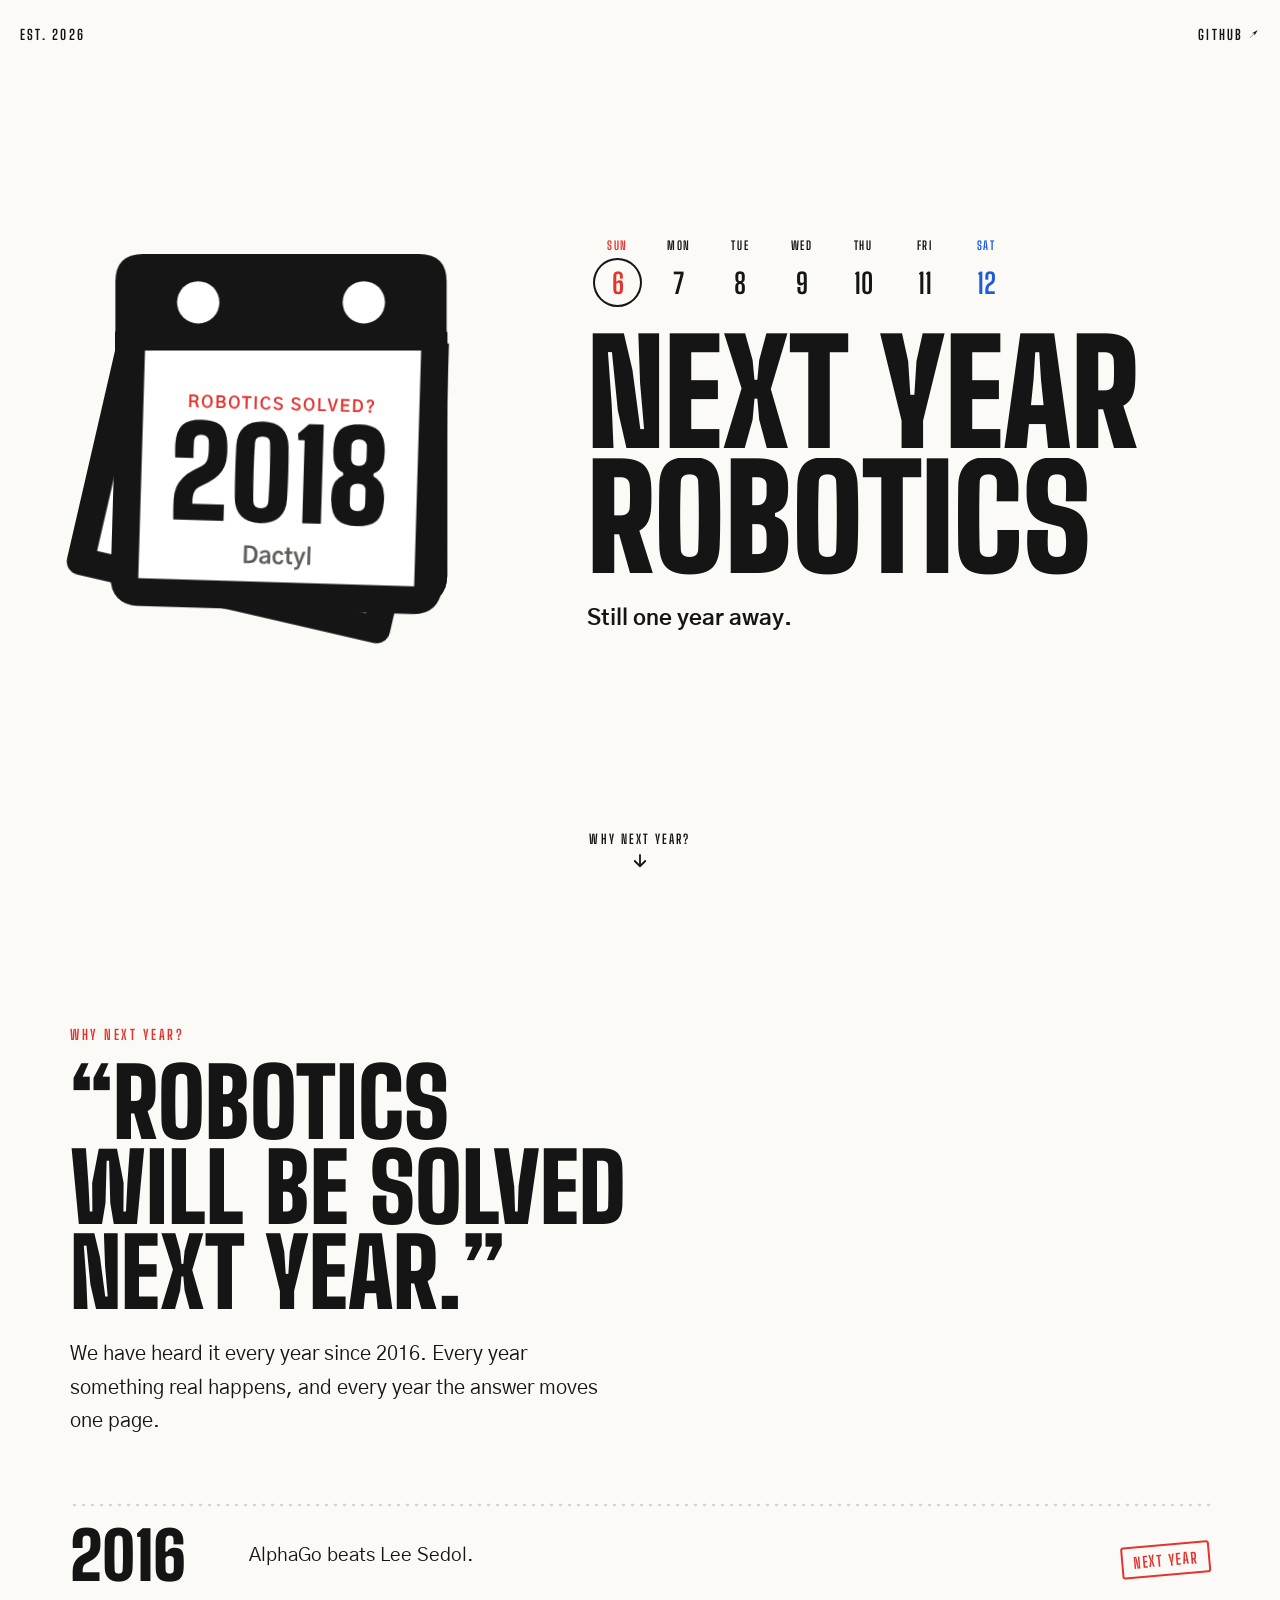
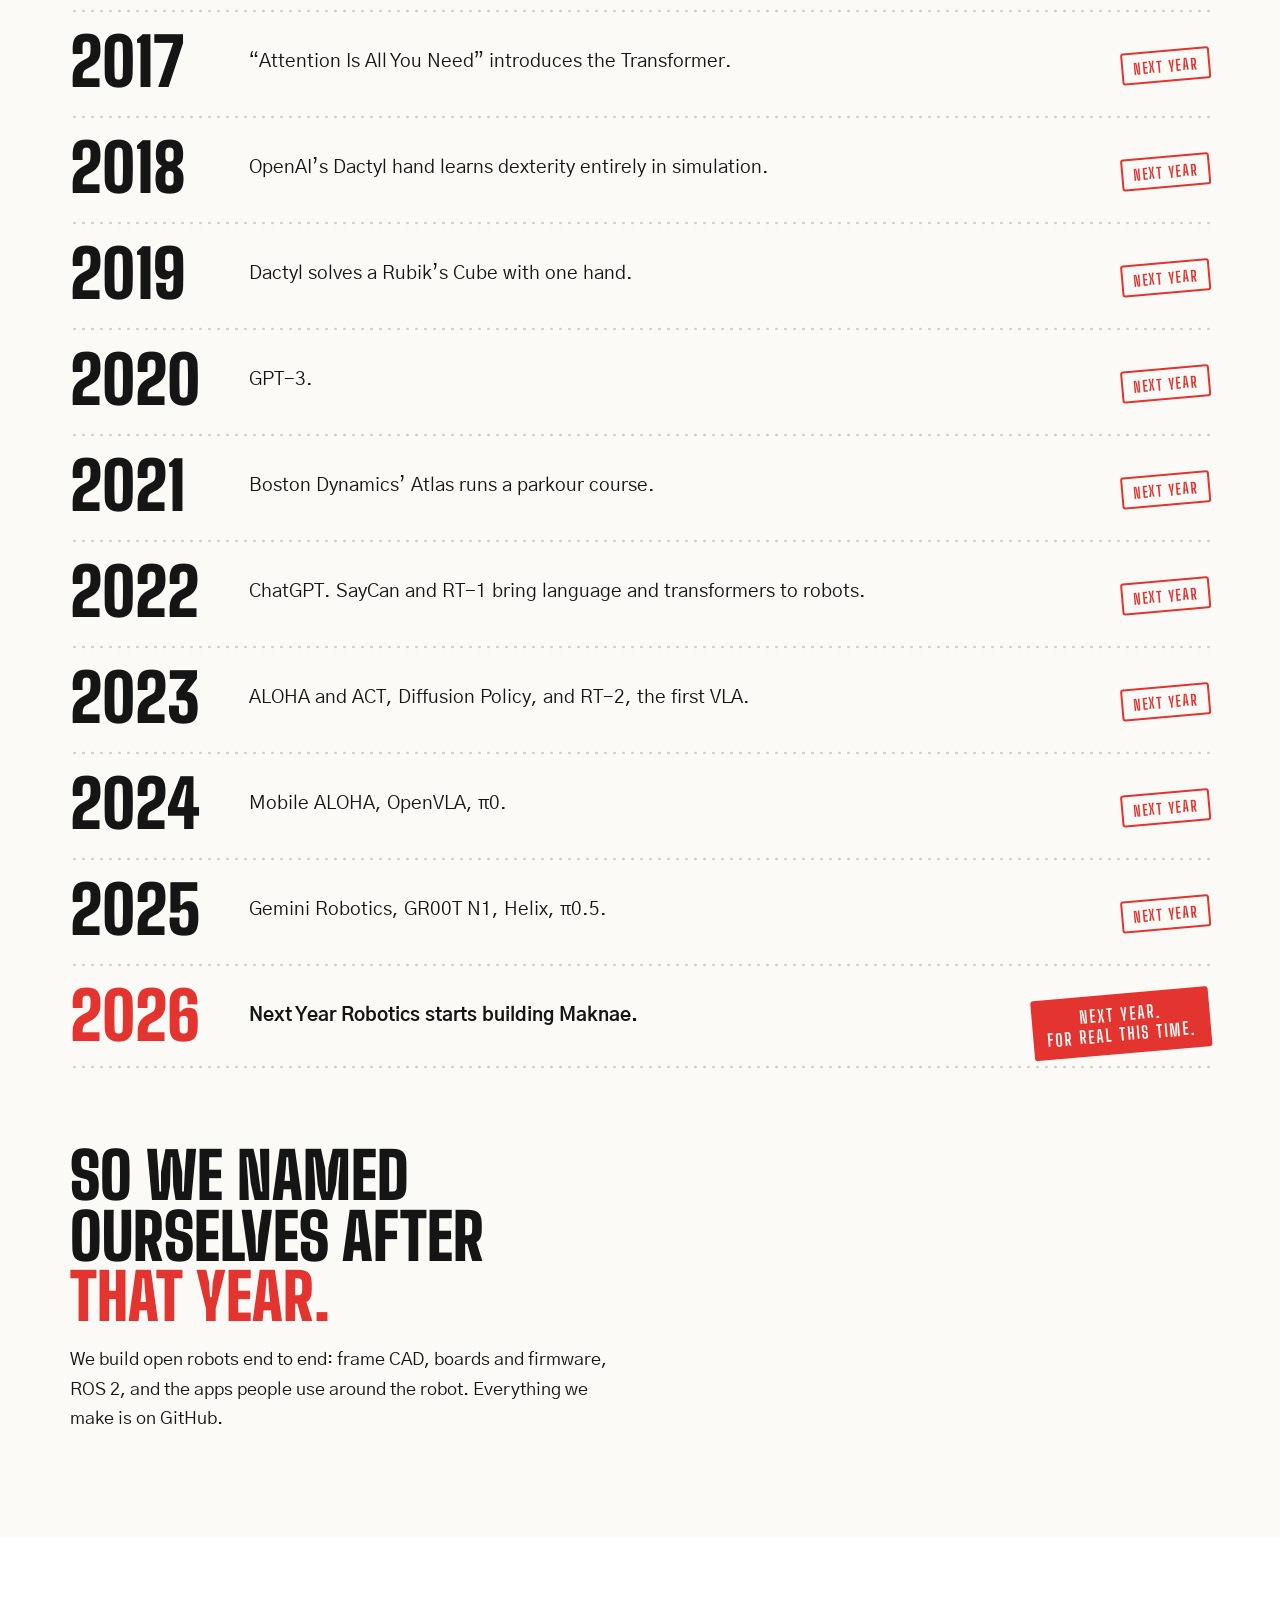
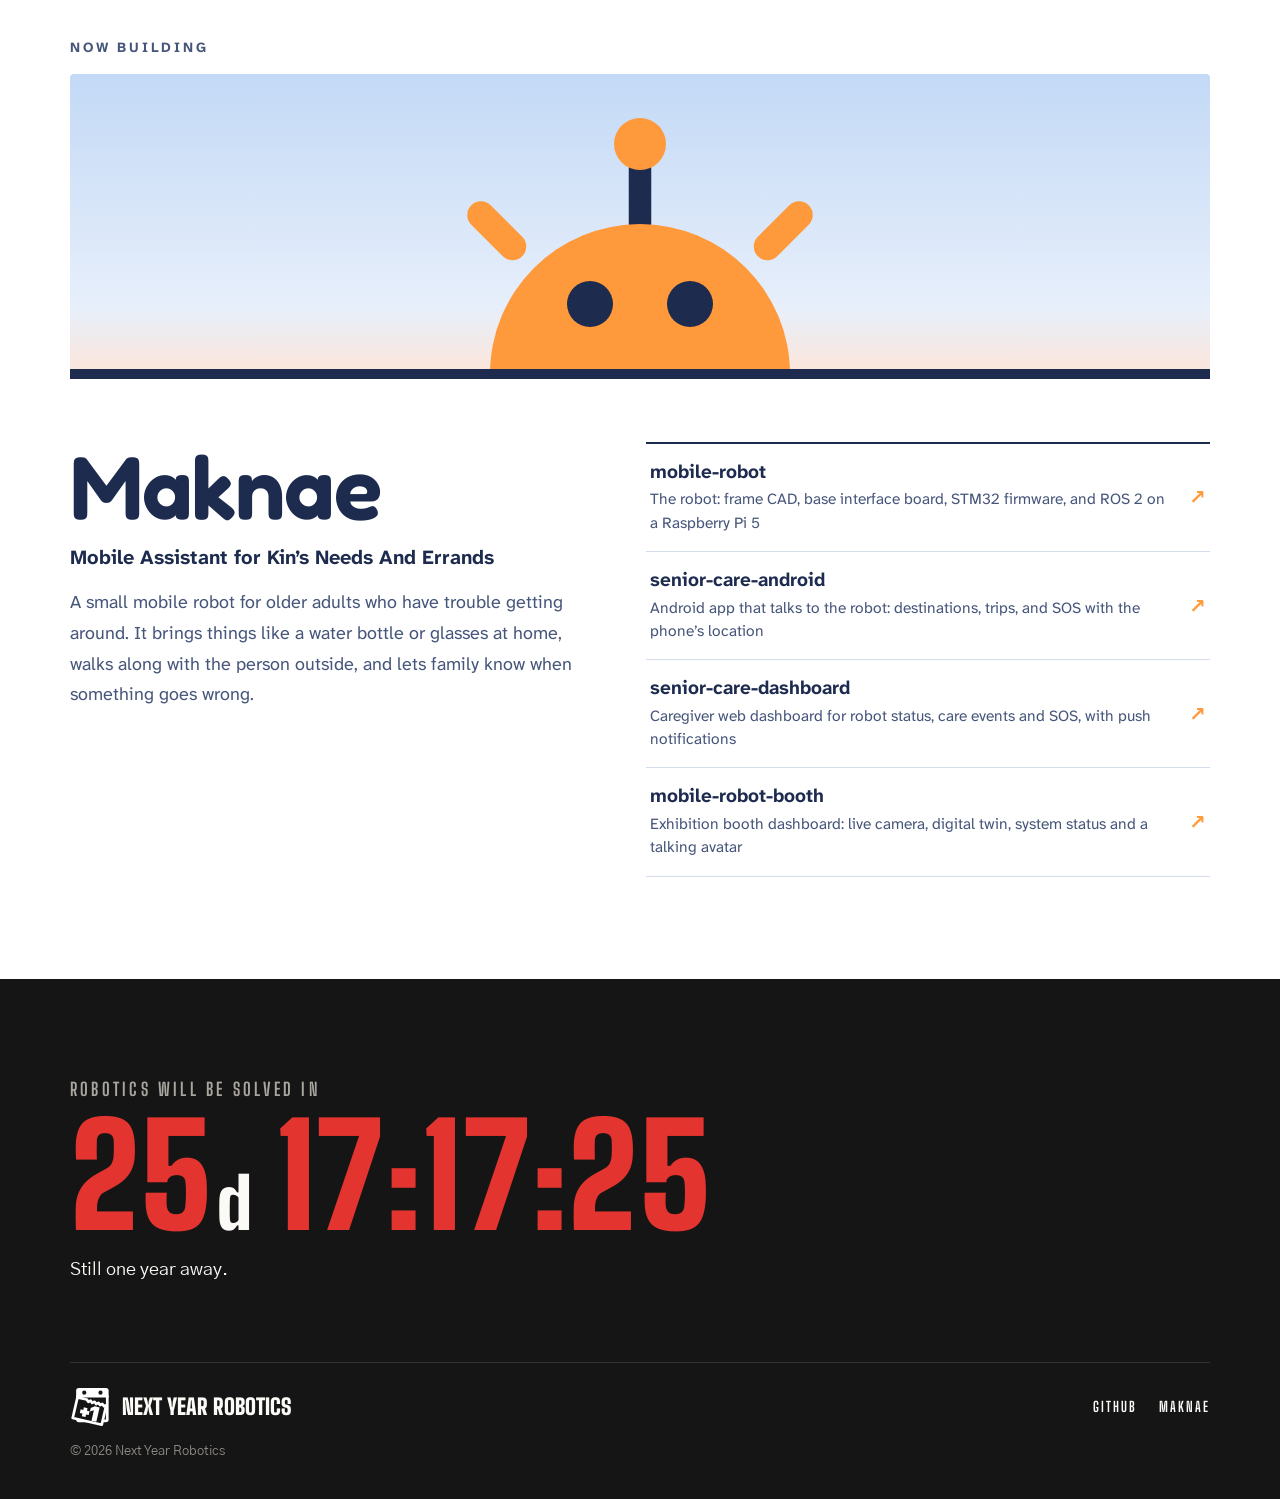
==== commit 5ad58e13: "fix: 로고 바인딩 아래 틈 제거" ====
--- a/index.html
+++ b/index.html
@@ -167,19 +167,19 @@
   <div class="hero-in">
     <svg class="cal" viewBox="0 0 100 100" aria-hidden="true" focusable="false">
       <g class="cal-body">
-        <path d="M17 31V80Q17 83 20 83H80Q83 83 83 80V31" fill="#FFFFFF" stroke="#151515" stroke-width="6" stroke-linejoin="round"/>
+        <path d="M17 27V80Q17 83 20 83H80Q83 83 83 80V27" fill="#FFFFFF" stroke="#151515" stroke-width="6" stroke-linejoin="round"/>
         <g class="final"><path d="M17.00 31.00L38.00 31.00L42.50 35.20L47.00 31.60L51.50 35.60L56.00 32.00L60.50 36.00L65.00 32.40L69.50 36.40L74.00 32.80L78.50 36.60L83.00 33.40L83.00 78.00L17.00 78.00Z" fill="#FFFFFF" stroke="#151515" stroke-width="6" stroke-linejoin="round"/><g transform="translate(50 58) scale(.88) translate(-50 -60.5)"><path fill="#E3342F" d="M27 57.25H33.75V50.5H43.25V57.25H50V66.75H43.25V73.5H33.75V66.75H27ZM72.5 42V79H60V52L51 57.5V48.5L60 42Z"/></g></g>
-        <g class="yp"><path d="M17 31V80Q17 83 20 83H80Q83 83 83 80V31" fill="#FFFFFF" stroke="#151515" stroke-width="6" stroke-linejoin="round"/><path fill="#E3342F" d="M30.4 41H30.99Q31.22 41 31.35 40.88Q31.48 40.76 31.48 40.55Q31.48 40.35 31.35 40.23Q31.22 40.12 30.98 40.12H30.4ZM29.94 42.5V39.72H31.06Q31.49 39.72 31.72 39.94Q31.95 40.17 31.95 40.51Q31.95 40.79 31.83 40.97Q31.7 41.15 31.54 41.21Q31.67 41.3 31.73 41.41Q31.78 41.51 31.82 41.72Q31.9 42.13 32.12 42.5H31.61Q31.43 42.21 31.33 41.75Q31.3 41.57 31.22 41.48Q31.15 41.39 30.98 41.39H30.4V42.5ZM32.65 41.11Q32.65 40.46 32.98 40.06Q33.3 39.66 33.84 39.66Q34.38 39.66 34.71 40.05Q35.04 40.45 35.04 41.11Q35.04 41.77 34.71 42.17Q34.38 42.56 33.84 42.56Q33.3 42.56 32.98 42.17Q32.65 41.77 32.65 41.11ZM33.13 41.11Q33.13 41.6 33.32 41.88Q33.51 42.17 33.84 42.17Q34.17 42.17 34.37 41.88Q34.56 41.6 34.56 41.11Q34.56 40.63 34.37 40.34Q34.18 40.05 33.84 40.05Q33.51 40.05 33.32 40.34Q33.13 40.63 33.13 41.11ZM35.85 42.5V39.72H36.9Q37.34 39.72 37.57 39.92Q37.79 40.11 37.79 40.45Q37.79 40.66 37.69 40.8Q37.6 40.95 37.44 41.03Q37.62 41.09 37.75 41.27Q37.88 41.44 37.88 41.69Q37.88 42.04 37.66 42.27Q37.44 42.5 37.04 42.5ZM36.31 42.11H36.96Q37.14 42.11 37.27 42Q37.41 41.89 37.41 41.69Q37.41 41.51 37.29 41.39Q37.16 41.27 36.95 41.27H36.31ZM36.31 40.88H36.85Q37.06 40.88 37.18 40.78Q37.31 40.68 37.31 40.49Q37.31 40.32 37.2 40.22Q37.09 40.12 36.87 40.12H36.31ZM38.54 41.11Q38.54 40.46 38.86 40.06Q39.19 39.66 39.73 39.66Q40.27 39.66 40.6 40.05Q40.92 40.45 40.92 41.11Q40.92 41.77 40.6 42.17Q40.27 42.56 39.73 42.56Q39.19 42.56 38.86 42.17Q38.54 41.77 38.54 41.11ZM39.02 41.11Q39.02 41.6 39.21 41.88Q39.4 42.17 39.73 42.17Q40.06 42.17 40.25 41.88Q40.45 41.6 40.45 41.11Q40.45 40.63 40.26 40.34Q40.07 40.05 39.73 40.05Q39.4 40.05 39.21 40.34Q39.02 40.63 39.02 41.11ZM41.38 40.12V39.72H43.45V40.12H42.65V42.5H42.18V40.12ZM44.15 42.5V39.72H44.61V42.5ZM45.41 41.11Q45.41 40.44 45.76 40.05Q46.1 39.66 46.65 39.66Q47 39.66 47.25 39.85Q47.5 40.04 47.62 40.33L47.23 40.46Q47 40.05 46.64 40.05Q46.3 40.05 46.09 40.34Q45.89 40.63 45.89 41.11Q45.89 41.6 46.09 41.88Q46.3 42.17 46.64 42.17Q46.86 42.17 47.03 42.03Q47.2 41.9 47.28 41.71L47.69 41.84Q47.64 41.96 47.56 42.08Q47.48 42.2 47.35 42.31Q47.23 42.43 47.04 42.49Q46.86 42.56 46.65 42.56Q46.11 42.56 45.76 42.17Q45.41 41.79 45.41 41.11ZM48.22 41.91 48.62 41.77Q48.72 41.94 48.91 42.06Q49.1 42.17 49.32 42.17Q49.55 42.17 49.69 42.05Q49.83 41.94 49.83 41.76Q49.83 41.57 49.68 41.47Q49.53 41.36 49.25 41.26Q48.84 41.13 48.69 41.04Q48.32 40.83 48.32 40.42Q48.32 40.08 48.59 39.87Q48.86 39.66 49.29 39.66Q49.65 39.66 49.91 39.82Q50.16 39.99 50.28 40.25L49.89 40.38Q49.66 40.05 49.29 40.05Q49.06 40.05 48.93 40.16Q48.79 40.26 48.79 40.42Q48.79 40.47 48.8 40.52Q48.81 40.56 48.85 40.6Q48.88 40.64 48.9 40.66Q48.93 40.69 48.98 40.72Q49.04 40.76 49.07 40.77Q49.11 40.79 49.18 40.82Q49.26 40.85 49.29 40.86Q49.33 40.87 49.42 40.9Q49.51 40.93 49.54 40.94Q49.7 40.99 49.83 41.05Q49.95 41.11 50.07 41.2Q50.19 41.3 50.25 41.43Q50.31 41.57 50.31 41.74Q50.31 42.13 50.03 42.35Q49.75 42.56 49.31 42.56Q48.93 42.56 48.64 42.39Q48.35 42.21 48.22 41.91ZM52.09 41.91 52.5 41.77Q52.6 41.94 52.79 42.06Q52.97 42.17 53.2 42.17Q53.43 42.17 53.57 42.05Q53.71 41.94 53.71 41.76Q53.71 41.57 53.56 41.47Q53.41 41.36 53.12 41.26Q52.71 41.13 52.57 41.04Q52.19 40.83 52.19 40.42Q52.19 40.08 52.46 39.87Q52.73 39.66 53.17 39.66Q53.53 39.66 53.78 39.82Q54.04 39.99 54.15 40.25L53.76 40.38Q53.54 40.05 53.17 40.05Q52.94 40.05 52.8 40.16Q52.67 40.26 52.67 40.42Q52.67 40.47 52.68 40.52Q52.69 40.56 52.72 40.6Q52.76 40.64 52.78 40.66Q52.8 40.69 52.86 40.72Q52.92 40.76 52.95 40.77Q52.98 40.79 53.06 40.82Q53.14 40.85 53.17 40.86Q53.21 40.87 53.3 40.9Q53.39 40.93 53.42 40.94Q53.58 40.99 53.7 41.05Q53.83 41.11 53.95 41.2Q54.06 41.3 54.13 41.43Q54.19 41.57 54.19 41.74Q54.19 42.13 53.91 42.35Q53.63 42.56 53.19 42.56Q52.8 42.56 52.52 42.39Q52.23 42.21 52.09 41.91ZM54.8 41.11Q54.8 40.46 55.12 40.06Q55.45 39.66 55.99 39.66Q56.53 39.66 56.86 40.05Q57.18 40.45 57.18 41.11Q57.18 41.77 56.86 42.17Q56.53 42.56 55.99 42.56Q55.45 42.56 55.12 42.17Q54.8 41.77 54.8 41.11ZM55.27 41.11Q55.27 41.6 55.47 41.88Q55.66 42.17 55.99 42.17Q56.32 42.17 56.51 41.88Q56.71 41.6 56.71 41.11Q56.71 40.63 56.52 40.34Q56.33 40.05 55.99 40.05Q55.66 40.05 55.47 40.34Q55.27 40.63 55.27 41.11ZM57.99 42.5V39.72H58.46V42.11H59.72V42.5ZM59.98 39.72H60.48L60.95 41.33Q61.11 41.95 61.13 42.01L61.14 42.02Q61.22 41.69 61.32 41.33L61.79 39.72H62.29L61.39 42.5H60.87ZM62.95 42.5V39.72H64.78V40.12H63.42V40.87H64.64V41.26H63.42V42.11H64.81V42.5ZM65.58 42.5V39.72H66.41Q67.04 39.72 67.38 40.08Q67.72 40.44 67.72 41.11Q67.72 41.34 67.68 41.53Q67.64 41.73 67.54 41.91Q67.44 42.09 67.3 42.22Q67.15 42.35 66.92 42.42Q66.69 42.5 66.41 42.5ZM66.05 42.11H66.35Q67.24 42.11 67.24 41.11Q67.24 40.57 67.01 40.34Q66.78 40.11 66.36 40.11H66.05ZM68.44 40.32Q68.52 40.03 68.75 39.84Q68.97 39.64 69.31 39.64Q69.68 39.64 69.91 39.86Q70.14 40.07 70.14 40.43Q70.14 40.6 70.07 40.73Q70.01 40.87 69.91 40.95Q69.82 41.04 69.73 41.13Q69.64 41.22 69.57 41.34Q69.51 41.46 69.51 41.6V41.72H69.04V41.57Q69.04 41.42 69.09 41.3Q69.13 41.17 69.2 41.09Q69.27 41.01 69.35 40.93Q69.43 40.84 69.5 40.78Q69.57 40.71 69.62 40.61Q69.66 40.52 69.66 40.41Q69.66 40.24 69.57 40.14Q69.48 40.04 69.32 40.04Q69.01 40.04 68.85 40.45ZM68.97 42.52V41.98H69.57V42.52Z"/><path fill="#151515" d="M24.33 67Q24.32 66.38 24.3 65.89Q24.29 65.41 24.28 65.01Q24.28 64.61 24.28 64.23Q24.28 63.85 24.28 63.45Q24.29 63.04 24.3 62.55Q24.34 61.15 24.79 60Q25.23 58.85 26.12 57.9Q27 56.96 28.38 56.2L30.19 55.2Q31.04 54.73 31.3 53.99Q31.55 53.26 31.57 52.72Q31.61 51.99 31.61 51.25Q31.61 50.5 31.57 49.77Q31.53 49.13 31.11 48.78Q30.7 48.42 29.89 48.42Q29.15 48.42 28.76 48.78Q28.38 49.13 28.35 49.77Q28.31 50.71 28.31 51.64Q28.31 52.57 28.35 53.5H24.36Q24.33 53.03 24.32 52.49Q24.3 51.95 24.3 51.43Q24.29 50.92 24.3 50.53Q24.42 47.63 25.72 46.38Q27.02 45.13 29.89 45.13Q31.93 45.13 33.16 45.68Q34.39 46.22 34.96 47.41Q35.53 48.6 35.62 50.53Q35.63 50.79 35.64 51.05Q35.64 51.31 35.64 51.58Q35.64 51.85 35.64 52.14Q35.63 52.42 35.62 52.72Q35.58 54.07 35.14 55.15Q34.7 56.24 33.86 57.1Q33.02 57.97 31.78 58.66L29.68 59.82Q29.16 60.1 28.88 60.6Q28.6 61.1 28.49 61.63Q28.38 62.17 28.38 62.55V63.44H35.26V67ZM43.26 67.27Q40.57 67.27 39.1 65.86Q37.63 64.45 37.56 61.84Q37.52 60.02 37.51 58.1Q37.49 56.19 37.51 54.27Q37.52 52.35 37.56 50.53Q37.63 47.91 39.1 46.52Q40.57 45.13 43.26 45.13Q45.92 45.13 47.38 46.52Q48.85 47.91 48.93 50.53Q48.98 51.91 49.01 53.34Q49.03 54.77 49.03 56.21Q49.03 57.64 49.01 59.06Q48.98 60.48 48.93 61.84Q48.85 64.45 47.38 65.86Q45.92 67.27 43.26 67.27ZM43.26 63.98Q44.8 63.98 44.88 62.6Q44.97 60.53 45 58.36Q45.04 56.19 45 54.01Q44.97 51.84 44.88 49.77Q44.84 48.42 43.26 48.42Q41.65 48.42 41.61 49.77Q41.56 51.33 41.52 52.94Q41.49 54.55 41.49 56.19Q41.49 57.82 41.52 59.43Q41.56 61.05 41.61 62.6Q41.65 63.98 43.26 63.98ZM51.25 67Q51.24 66.38 51.22 65.89Q51.21 65.41 51.2 65.01Q51.19 64.61 51.19 64.23Q51.19 63.85 51.2 63.45Q51.21 63.04 51.22 62.55Q51.26 61.15 51.71 60Q52.15 58.85 53.04 57.9Q53.92 56.96 55.3 56.2L57.11 55.2Q57.96 54.73 58.21 53.99Q58.47 53.26 58.48 52.72Q58.53 51.99 58.53 51.25Q58.53 50.5 58.48 49.77Q58.44 49.13 58.03 48.78Q57.62 48.42 56.81 48.42Q56.07 48.42 55.68 48.78Q55.3 49.13 55.27 49.77Q55.23 50.71 55.23 51.64Q55.23 52.57 55.27 53.5H51.28Q51.25 53.03 51.24 52.49Q51.22 51.95 51.22 51.43Q51.21 50.92 51.22 50.53Q51.34 47.63 52.64 46.38Q53.94 45.13 56.81 45.13Q58.85 45.13 60.08 45.68Q61.31 46.22 61.88 47.41Q62.45 48.6 62.53 50.53Q62.55 50.79 62.56 51.05Q62.56 51.31 62.56 51.58Q62.56 51.85 62.56 52.14Q62.55 52.42 62.53 52.72Q62.49 54.07 62.06 55.15Q61.62 56.24 60.78 57.1Q59.94 57.97 58.7 58.66L56.59 59.82Q56.08 60.1 55.8 60.6Q55.51 61.1 55.41 61.63Q55.3 62.17 55.3 62.55V63.44H62.18V67ZM70.12 67.27Q67.11 67.27 65.8 66.01Q64.48 64.76 64.45 61.84Q64.44 59.99 64.43 58.18Q64.42 56.36 64.42 54.8Q64.42 53.23 64.43 52.11Q64.44 50.99 64.45 50.53Q64.57 47.78 66.05 46.45Q67.53 45.13 70.09 45.13Q72.77 45.13 74.22 46.5Q75.67 47.87 75.76 50.53Q75.76 50.75 75.76 50.99Q75.76 51.23 75.76 51.49Q75.75 51.75 75.74 52.02H71.71Q71.74 51.66 71.75 51.38Q71.76 51.1 71.75 50.73Q71.74 50.37 71.71 49.77Q71.7 49.17 71.33 48.8Q70.96 48.42 70.15 48.42Q69.38 48.42 68.95 48.78Q68.53 49.13 68.5 49.77Q68.46 50.83 68.44 52.14Q68.42 53.46 68.42 54.96H69.12Q69.47 54.28 70.25 53.84Q71.03 53.39 72.09 53.39Q74.27 53.39 75.06 54.47Q75.86 55.54 75.9 58.04Q75.91 58.77 75.92 59.43Q75.93 60.1 75.91 60.7Q75.9 61.3 75.87 61.84Q75.74 64.76 74.42 66.01Q73.11 67.27 70.12 67.27ZM70.15 63.98Q70.95 63.98 71.38 63.62Q71.81 63.26 71.82 62.6Q71.85 61.96 71.86 61.36Q71.86 60.75 71.86 60.18Q71.86 59.6 71.86 59.09Q71.86 58.58 71.85 58.12Q71.84 57.44 71.4 57.09Q70.96 56.74 70.2 56.74Q69.38 56.74 68.91 57.09Q68.45 57.44 68.42 58.09Q68.45 59.16 68.45 60.29Q68.46 61.42 68.5 62.6Q68.53 63.26 68.95 63.62Q69.38 63.98 70.15 63.98Z"/><path fill="#5F5D58" d="M40.99 76V72.14H41.78L42.46 73.93Q42.53 74.13 42.64 74.48Q42.75 74.82 42.79 74.93H42.81Q43.05 74.22 43.15 73.93L43.82 72.14H44.61V76H43.98V74.25Q43.98 73.81 44.05 73.06H44.03L43.75 73.88L43.04 75.78H42.56L41.87 73.88L41.58 73.05H41.55Q41.63 73.75 41.63 74.25V76ZM45.84 75.21Q45.84 75.37 45.96 75.47Q46.09 75.58 46.29 75.58Q46.59 75.58 46.79 75.38Q47 75.18 47 74.87V74.61Q46.78 74.66 46.46 74.71Q45.84 74.81 45.84 75.21ZM45.21 75.26Q45.21 74.47 46.4 74.29Q46.83 74.23 47 74.17V74.02Q47 73.82 46.86 73.7Q46.71 73.58 46.46 73.58Q46 73.58 45.66 73.96L45.29 73.64Q45.51 73.38 45.81 73.24Q46.12 73.09 46.46 73.09Q47.08 73.09 47.35 73.4Q47.62 73.71 47.62 74.25V76H47.02V75.65Q46.93 75.83 46.72 75.96Q46.5 76.09 46.21 76.09Q45.74 76.09 45.48 75.86Q45.21 75.63 45.21 75.26ZM48.29 76V72.01H48.91V74.31L49.91 73.18H50.68L49.64 74.33L50.75 76H50.02L49.24 74.76L48.91 75.14V76ZM51.03 76V73.18H51.63V73.54H51.64Q51.71 73.38 51.91 73.24Q52.1 73.09 52.42 73.09Q52.84 73.09 53.09 73.35Q53.33 73.61 53.33 74.19V76H52.71V74.27Q52.71 73.62 52.28 73.62Q52.01 73.62 51.83 73.84Q51.65 74.05 51.65 74.37V76ZM54.43 75.21Q54.43 75.37 54.55 75.47Q54.68 75.58 54.88 75.58Q55.18 75.58 55.38 75.38Q55.59 75.18 55.59 74.87V74.61Q55.37 74.66 55.05 74.71Q54.43 74.81 54.43 75.21ZM53.8 75.26Q53.8 74.47 54.99 74.29Q55.42 74.23 55.59 74.17V74.02Q55.59 73.82 55.44 73.7Q55.3 73.58 55.05 73.58Q54.59 73.58 54.25 73.96L53.88 73.64Q54.1 73.38 54.4 73.24Q54.71 73.09 55.04 73.09Q55.67 73.09 55.94 73.4Q56.21 73.71 56.21 74.25V76H55.61V75.65Q55.52 75.83 55.31 75.96Q55.09 76.09 54.79 76.09Q54.33 76.09 54.07 75.86Q53.8 75.63 53.8 75.26ZM56.68 74.58Q56.68 73.9 57.06 73.5Q57.43 73.09 58 73.09Q58.55 73.09 58.92 73.5Q59.28 73.91 59.28 74.55Q59.28 74.68 59.26 74.8H57.31Q57.31 75.13 57.5 75.36Q57.7 75.59 58.03 75.59Q58.27 75.59 58.44 75.48Q58.62 75.36 58.72 75.18L59.23 75.36Q59.1 75.67 58.79 75.88Q58.48 76.09 58.02 76.09Q57.43 76.09 57.06 75.68Q56.68 75.27 56.68 74.58ZM57.32 74.37H58.65Q58.65 74.05 58.48 73.82Q58.31 73.59 58 73.59Q57.69 73.59 57.51 73.82Q57.32 74.06 57.32 74.37Z"/></g>
-        <g class="yp"><path d="M17 31V80Q17 83 20 83H80Q83 83 83 80V31" fill="#FFFFFF" stroke="#151515" stroke-width="6" stroke-linejoin="round"/><path fill="#E3342F" d="M30.4 41H30.99Q31.22 41 31.35 40.88Q31.48 40.76 31.48 40.55Q31.48 40.35 31.35 40.23Q31.22 40.12 30.98 40.12H30.4ZM29.94 42.5V39.72H31.06Q31.49 39.72 31.72 39.94Q31.95 40.17 31.95 40.51Q31.95 40.79 31.83 40.97Q31.7 41.15 31.54 41.21Q31.67 41.3 31.73 41.41Q31.78 41.51 31.82 41.72Q31.9 42.13 32.12 42.5H31.61Q31.43 42.21 31.33 41.75Q31.3 41.57 31.22 41.48Q31.15 41.39 30.98 41.39H30.4V42.5ZM32.65 41.11Q32.65 40.46 32.98 40.06Q33.3 39.66 33.84 39.66Q34.38 39.66 34.71 40.05Q35.04 40.45 35.04 41.11Q35.04 41.77 34.71 42.17Q34.38 42.56 33.84 42.56Q33.3 42.56 32.98 42.17Q32.65 41.77 32.65 41.11ZM33.13 41.11Q33.13 41.6 33.32 41.88Q33.51 42.17 33.84 42.17Q34.17 42.17 34.37 41.88Q34.56 41.6 34.56 41.11Q34.56 40.63 34.37 40.34Q34.18 40.05 33.84 40.05Q33.51 40.05 33.32 40.34Q33.13 40.63 33.13 41.11ZM35.85 42.5V39.72H36.9Q37.34 39.72 37.57 39.92Q37.79 40.11 37.79 40.45Q37.79 40.66 37.69 40.8Q37.6 40.95 37.44 41.03Q37.62 41.09 37.75 41.27Q37.88 41.44 37.88 41.69Q37.88 42.04 37.66 42.27Q37.44 42.5 37.04 42.5ZM36.31 42.11H36.96Q37.14 42.11 37.27 42Q37.41 41.89 37.41 41.69Q37.41 41.51 37.29 41.39Q37.16 41.27 36.95 41.27H36.31ZM36.31 40.88H36.85Q37.06 40.88 37.18 40.78Q37.31 40.68 37.31 40.49Q37.31 40.32 37.2 40.22Q37.09 40.12 36.87 40.12H36.31ZM38.54 41.11Q38.54 40.46 38.86 40.06Q39.19 39.66 39.73 39.66Q40.27 39.66 40.6 40.05Q40.92 40.45 40.92 41.11Q40.92 41.77 40.6 42.17Q40.27 42.56 39.73 42.56Q39.19 42.56 38.86 42.17Q38.54 41.77 38.54 41.11ZM39.02 41.11Q39.02 41.6 39.21 41.88Q39.4 42.17 39.73 42.17Q40.06 42.17 40.25 41.88Q40.45 41.6 40.45 41.11Q40.45 40.63 40.26 40.34Q40.07 40.05 39.73 40.05Q39.4 40.05 39.21 40.34Q39.02 40.63 39.02 41.11ZM41.38 40.12V39.72H43.45V40.12H42.65V42.5H42.18V40.12ZM44.15 42.5V39.72H44.61V42.5ZM45.41 41.11Q45.41 40.44 45.76 40.05Q46.1 39.66 46.65 39.66Q47 39.66 47.25 39.85Q47.5 40.04 47.62 40.33L47.23 40.46Q47 40.05 46.64 40.05Q46.3 40.05 46.09 40.34Q45.89 40.63 45.89 41.11Q45.89 41.6 46.09 41.88Q46.3 42.17 46.64 42.17Q46.86 42.17 47.03 42.03Q47.2 41.9 47.28 41.71L47.69 41.84Q47.64 41.96 47.56 42.08Q47.48 42.2 47.35 42.31Q47.23 42.43 47.04 42.49Q46.86 42.56 46.65 42.56Q46.11 42.56 45.76 42.17Q45.41 41.79 45.41 41.11ZM48.22 41.91 48.62 41.77Q48.72 41.94 48.91 42.06Q49.1 42.17 49.32 42.17Q49.55 42.17 49.69 42.05Q49.83 41.94 49.83 41.76Q49.83 41.57 49.68 41.47Q49.53 41.36 49.25 41.26Q48.84 41.13 48.69 41.04Q48.32 40.83 48.32 40.42Q48.32 40.08 48.59 39.87Q48.86 39.66 49.29 39.66Q49.65 39.66 49.91 39.82Q50.16 39.99 50.28 40.25L49.89 40.38Q49.66 40.05 49.29 40.05Q49.06 40.05 48.93 40.16Q48.79 40.26 48.79 40.42Q48.79 40.47 48.8 40.52Q48.81 40.56 48.85 40.6Q48.88 40.64 48.9 40.66Q48.93 40.69 48.98 40.72Q49.04 40.76 49.07 40.77Q49.11 40.79 49.18 40.82Q49.26 40.85 49.29 40.86Q49.33 40.87 49.42 40.9Q49.51 40.93 49.54 40.94Q49.7 40.99 49.83 41.05Q49.95 41.11 50.07 41.2Q50.19 41.3 50.25 41.43Q50.31 41.57 50.31 41.74Q50.31 42.13 50.03 42.35Q49.75 42.56 49.31 42.56Q48.93 42.56 48.64 42.39Q48.35 42.21 48.22 41.91ZM52.09 41.91 52.5 41.77Q52.6 41.94 52.79 42.06Q52.97 42.17 53.2 42.17Q53.43 42.17 53.57 42.05Q53.71 41.94 53.71 41.76Q53.71 41.57 53.56 41.47Q53.41 41.36 53.12 41.26Q52.71 41.13 52.57 41.04Q52.19 40.83 52.19 40.42Q52.19 40.08 52.46 39.87Q52.73 39.66 53.17 39.66Q53.53 39.66 53.78 39.82Q54.04 39.99 54.15 40.25L53.76 40.38Q53.54 40.05 53.17 40.05Q52.94 40.05 52.8 40.16Q52.67 40.26 52.67 40.42Q52.67 40.47 52.68 40.52Q52.69 40.56 52.72 40.6Q52.76 40.64 52.78 40.66Q52.8 40.69 52.86 40.72Q52.92 40.76 52.95 40.77Q52.98 40.79 53.06 40.82Q53.14 40.85 53.17 40.86Q53.21 40.87 53.3 40.9Q53.39 40.93 53.42 40.94Q53.58 40.99 53.7 41.05Q53.83 41.11 53.95 41.2Q54.06 41.3 54.13 41.43Q54.19 41.57 54.19 41.74Q54.19 42.13 53.91 42.35Q53.63 42.56 53.19 42.56Q52.8 42.56 52.52 42.39Q52.23 42.21 52.09 41.91ZM54.8 41.11Q54.8 40.46 55.12 40.06Q55.45 39.66 55.99 39.66Q56.53 39.66 56.86 40.05Q57.18 40.45 57.18 41.11Q57.18 41.77 56.86 42.17Q56.53 42.56 55.99 42.56Q55.45 42.56 55.12 42.17Q54.8 41.77 54.8 41.11ZM55.27 41.11Q55.27 41.6 55.47 41.88Q55.66 42.17 55.99 42.17Q56.32 42.17 56.51 41.88Q56.71 41.6 56.71 41.11Q56.71 40.63 56.52 40.34Q56.33 40.05 55.99 40.05Q55.66 40.05 55.47 40.34Q55.27 40.63 55.27 41.11ZM57.99 42.5V39.72H58.46V42.11H59.72V42.5ZM59.98 39.72H60.48L60.95 41.33Q61.11 41.95 61.13 42.01L61.14 42.02Q61.22 41.69 61.32 41.33L61.79 39.72H62.29L61.39 42.5H60.87ZM62.95 42.5V39.72H64.78V40.12H63.42V40.87H64.64V41.26H63.42V42.11H64.81V42.5ZM65.58 42.5V39.72H66.41Q67.04 39.72 67.38 40.08Q67.72 40.44 67.72 41.11Q67.72 41.34 67.68 41.53Q67.64 41.73 67.54 41.91Q67.44 42.09 67.3 42.22Q67.15 42.35 66.92 42.42Q66.69 42.5 66.41 42.5ZM66.05 42.11H66.35Q67.24 42.11 67.24 41.11Q67.24 40.57 67.01 40.34Q66.78 40.11 66.36 40.11H66.05ZM68.44 40.32Q68.52 40.03 68.75 39.84Q68.97 39.64 69.31 39.64Q69.68 39.64 69.91 39.86Q70.14 40.07 70.14 40.43Q70.14 40.6 70.07 40.73Q70.01 40.87 69.91 40.95Q69.82 41.04 69.73 41.13Q69.64 41.22 69.57 41.34Q69.51 41.46 69.51 41.6V41.72H69.04V41.57Q69.04 41.42 69.09 41.3Q69.13 41.17 69.2 41.09Q69.27 41.01 69.35 40.93Q69.43 40.84 69.5 40.78Q69.57 40.71 69.62 40.61Q69.66 40.52 69.66 40.41Q69.66 40.24 69.57 40.14Q69.48 40.04 69.32 40.04Q69.01 40.04 68.85 40.45ZM68.97 42.52V41.98H69.57V42.52Z"/><path fill="#151515" d="M24.11 67Q24.09 66.38 24.08 65.89Q24.07 65.41 24.06 65.01Q24.05 64.61 24.05 64.23Q24.05 63.85 24.06 63.45Q24.07 63.04 24.08 62.55Q24.12 61.15 24.57 60Q25.01 58.85 25.9 57.9Q26.78 56.96 28.16 56.2L29.97 55.2Q30.82 54.73 31.07 53.99Q31.33 53.26 31.34 52.72Q31.38 51.99 31.38 51.25Q31.38 50.5 31.34 49.77Q31.3 49.13 30.89 48.78Q30.48 48.42 29.67 48.42Q28.93 48.42 28.54 48.78Q28.16 49.13 28.13 49.77Q28.09 50.71 28.09 51.64Q28.09 52.57 28.13 53.5H24.13Q24.11 53.03 24.09 52.49Q24.08 51.95 24.07 51.43Q24.07 50.92 24.08 50.53Q24.2 47.63 25.5 46.38Q26.79 45.13 29.67 45.13Q31.71 45.13 32.94 45.68Q34.16 46.22 34.74 47.41Q35.31 48.6 35.39 50.53Q35.41 50.79 35.41 51.05Q35.42 51.31 35.42 51.58Q35.42 51.85 35.41 52.14Q35.41 52.42 35.39 52.72Q35.35 54.07 34.91 55.15Q34.48 56.24 33.64 57.1Q32.8 57.97 31.56 58.66L29.45 59.82Q28.94 60.1 28.66 60.6Q28.37 61.1 28.27 61.63Q28.16 62.17 28.16 62.55V63.44H35.04V67ZM43.03 67.27Q40.35 67.27 38.88 65.86Q37.4 64.45 37.34 61.84Q37.3 60.02 37.28 58.1Q37.27 56.19 37.28 54.27Q37.3 52.35 37.34 50.53Q37.4 47.91 38.88 46.52Q40.35 45.13 43.03 45.13Q45.69 45.13 47.16 46.52Q48.62 47.91 48.7 50.53Q48.76 51.91 48.79 53.34Q48.81 54.77 48.81 56.21Q48.81 57.64 48.79 59.06Q48.76 60.48 48.7 61.84Q48.62 64.45 47.16 65.86Q45.69 67.27 43.03 67.27ZM43.03 63.98Q44.57 63.98 44.65 62.6Q44.75 60.53 44.78 58.36Q44.82 56.19 44.78 54.01Q44.75 51.84 44.65 49.77Q44.61 48.42 43.03 48.42Q41.43 48.42 41.39 49.77Q41.33 51.33 41.3 52.94Q41.27 54.55 41.27 56.19Q41.27 57.82 41.3 59.43Q41.33 61.05 41.39 62.6Q41.43 63.98 43.03 63.98ZM51.03 67Q51.01 66.38 51 65.89Q50.99 65.41 50.98 65.01Q50.97 64.61 50.97 64.23Q50.97 63.85 50.98 63.45Q50.99 63.04 51 62.55Q51.04 61.15 51.48 60Q51.93 58.85 52.81 57.9Q53.7 56.96 55.08 56.2L56.89 55.2Q57.74 54.73 57.99 53.99Q58.25 53.26 58.26 52.72Q58.3 51.99 58.3 51.25Q58.3 50.5 58.26 49.77Q58.22 49.13 57.81 48.78Q57.4 48.42 56.59 48.42Q55.85 48.42 55.46 48.78Q55.08 49.13 55.05 49.77Q55.01 50.71 55.01 51.64Q55.01 52.57 55.05 53.5H51.05Q51.03 53.03 51.01 52.49Q51 51.95 50.99 51.43Q50.99 50.92 51 50.53Q51.12 47.63 52.42 46.38Q53.71 45.13 56.59 45.13Q58.63 45.13 59.86 45.68Q61.08 46.22 61.66 47.41Q62.23 48.6 62.31 50.53Q62.33 50.79 62.33 51.05Q62.34 51.31 62.34 51.58Q62.34 51.85 62.33 52.14Q62.33 52.42 62.31 52.72Q62.27 54.07 61.83 55.15Q61.39 56.24 60.56 57.1Q59.72 57.97 58.48 58.66L56.37 59.82Q55.86 60.1 55.58 60.6Q55.29 61.1 55.18 61.63Q55.08 62.17 55.08 62.55V63.44H61.96V67ZM70.14 67.27Q67.05 67.27 65.67 66.01Q64.28 64.76 64.2 61.84Q64.19 61.2 64.19 60.77Q64.19 60.34 64.23 59.84H68.28Q68.24 60.2 68.22 60.69Q68.21 61.18 68.22 61.65Q68.22 62.11 68.25 62.38Q68.33 63.15 68.76 63.56Q69.18 63.98 70.03 63.98Q70.88 63.98 71.32 63.56Q71.76 63.15 71.82 62.38Q71.92 61.18 71.94 60.02Q71.95 58.86 71.84 57.85Q71.79 57.17 71.37 56.82Q70.95 56.47 70.2 56.47Q69.64 56.47 69.24 56.63Q68.83 56.79 68.6 57.1Q68.37 57.41 68.36 57.85H64.53V45.4H75.52V48.96H68.58V54.69H69.17Q69.53 54.04 70.3 53.58Q71.07 53.12 72.14 53.12Q73.95 53.12 74.86 54.38Q75.77 55.63 75.89 57.77Q75.93 58.47 75.95 59.19Q75.96 59.91 75.94 60.59Q75.92 61.28 75.87 61.84Q75.68 63.79 75.08 64.98Q74.49 66.18 73.3 66.72Q72.11 67.27 70.14 67.27Z"/><path fill="#5F5D58" d="M30.64 74.07Q30.64 73.18 31.12 72.62Q31.59 72.05 32.39 72.05Q32.69 72.05 32.94 72.15Q33.19 72.25 33.35 72.4Q33.52 72.55 33.62 72.69Q33.72 72.83 33.78 72.97L33.23 73.15Q33.13 73 33.04 72.89Q32.96 72.79 32.78 72.7Q32.61 72.6 32.39 72.6Q31.88 72.6 31.6 73Q31.31 73.4 31.31 74.07Q31.31 74.75 31.6 75.14Q31.89 75.54 32.36 75.54Q32.77 75.54 33 75.3Q33.23 75.07 33.26 74.71Q33.27 74.49 33.27 74.39H32.32V73.84H33.9V76H33.45L33.39 75.6Q33.08 76.09 32.34 76.09Q31.61 76.09 31.13 75.54Q30.64 74.99 30.64 74.07ZM34.34 74.58Q34.34 73.9 34.71 73.5Q35.09 73.09 35.65 73.09Q36.21 73.09 36.57 73.5Q36.93 73.91 36.93 74.55Q36.93 74.68 36.92 74.8H34.97Q34.97 75.13 35.16 75.36Q35.35 75.59 35.69 75.59Q35.92 75.59 36.1 75.48Q36.28 75.36 36.37 75.18L36.89 75.36Q36.75 75.67 36.45 75.88Q36.14 76.09 35.68 76.09Q35.09 76.09 34.71 75.68Q34.34 75.27 34.34 74.58ZM34.98 74.37H36.3Q36.3 74.05 36.13 73.82Q35.96 73.59 35.65 73.59Q35.35 73.59 35.16 73.82Q34.98 74.06 34.98 74.37ZM37.44 76V73.18H38.04V73.51Q38.11 73.37 38.3 73.23Q38.49 73.09 38.76 73.09Q39.22 73.09 39.44 73.6Q39.48 73.53 39.53 73.46Q39.59 73.39 39.69 73.3Q39.79 73.21 39.95 73.15Q40.11 73.09 40.29 73.09Q41.16 73.09 41.16 74.19V76H40.53V74.21Q40.53 73.92 40.45 73.77Q40.37 73.62 40.16 73.62Q39.91 73.62 39.75 73.83Q39.6 74.04 39.6 74.34V76H38.99V74.19Q38.99 73.62 38.61 73.62Q38.34 73.62 38.2 73.82Q38.06 74.01 38.06 74.33V76ZM41.83 72.76V72.08H42.49V72.76ZM41.86 76V73.18H42.47V76ZM43.2 76V73.18H43.8V73.54H43.8Q43.88 73.38 44.07 73.24Q44.27 73.09 44.58 73.09Q45 73.09 45.25 73.35Q45.5 73.61 45.5 74.19V76H44.88V74.27Q44.88 73.62 44.44 73.62Q44.17 73.62 44 73.84Q43.82 74.05 43.82 74.37V76ZM46.17 72.76V72.08H46.84V72.76ZM46.2 76V73.18H46.81V76ZM49.51 73.91H50.32Q50.64 73.91 50.82 73.75Q51 73.59 51 73.29Q51 73.02 50.82 72.85Q50.63 72.69 50.3 72.69H49.51ZM48.86 76V72.14H50.42Q51.02 72.14 51.34 72.45Q51.66 72.76 51.66 73.23Q51.66 73.63 51.48 73.88Q51.31 74.12 51.08 74.21Q51.26 74.34 51.34 74.48Q51.42 74.62 51.47 74.91Q51.59 75.49 51.89 76H51.18Q50.94 75.59 50.8 74.96Q50.75 74.71 50.64 74.58Q50.54 74.46 50.31 74.46H49.51V76ZM52.74 74.59Q52.74 75.08 52.94 75.32Q53.14 75.56 53.41 75.56Q53.68 75.56 53.88 75.32Q54.08 75.08 54.08 74.59Q54.08 74.1 53.88 73.86Q53.68 73.62 53.41 73.62Q53.15 73.62 52.95 73.86Q52.74 74.1 52.74 74.59ZM52.11 74.59Q52.11 73.96 52.44 73.53Q52.77 73.09 53.41 73.09Q54.05 73.09 54.38 73.53Q54.71 73.96 54.71 74.59Q54.71 74.79 54.68 74.98Q54.64 75.18 54.55 75.38Q54.45 75.58 54.31 75.74Q54.17 75.89 53.94 75.99Q53.71 76.09 53.41 76.09Q53.12 76.09 52.89 75.99Q52.66 75.9 52.52 75.75Q52.37 75.6 52.28 75.4Q52.18 75.19 52.15 75Q52.11 74.8 52.11 74.59ZM55.25 76V72.01H55.86V73.5Q55.97 73.33 56.16 73.21Q56.35 73.09 56.59 73.09Q57.1 73.09 57.44 73.49Q57.78 73.89 57.78 74.59Q57.78 74.91 57.71 75.17Q57.63 75.42 57.51 75.59Q57.4 75.76 57.24 75.88Q57.08 75.99 56.92 76.04Q56.76 76.09 56.59 76.09Q56.34 76.09 56.14 75.95Q55.94 75.82 55.85 75.64V76ZM55.85 74.59Q55.85 75.04 56.03 75.3Q56.21 75.56 56.5 75.56Q56.78 75.56 56.96 75.31Q57.14 75.06 57.14 74.59Q57.14 74.14 56.97 73.88Q56.8 73.62 56.5 73.62Q56.21 73.62 56.03 73.89Q55.85 74.15 55.85 74.59ZM58.76 74.59Q58.76 75.08 58.96 75.32Q59.17 75.56 59.43 75.56Q59.7 75.56 59.9 75.32Q60.1 75.08 60.1 74.59Q60.1 74.1 59.9 73.86Q59.7 73.62 59.43 73.62Q59.17 73.62 58.97 73.86Q58.76 74.1 58.76 74.59ZM58.13 74.59Q58.13 73.96 58.46 73.53Q58.79 73.09 59.43 73.09Q60.07 73.09 60.4 73.53Q60.73 73.96 60.73 74.59Q60.73 74.79 60.7 74.98Q60.66 75.18 60.57 75.38Q60.47 75.58 60.33 75.74Q60.19 75.89 59.96 75.99Q59.73 76.09 59.43 76.09Q59.15 76.09 58.91 75.99Q58.68 75.9 58.54 75.75Q58.39 75.6 58.3 75.4Q58.2 75.19 58.17 75Q58.13 74.8 58.13 74.59ZM60.99 73.71V73.18H61.43V72.35H62.04V73.18H62.69V73.71H62.04V75.1Q62.04 75.3 62.12 75.38Q62.2 75.47 62.37 75.47H62.69V76H62.29Q61.43 76 61.43 75.14V73.71ZM63.21 72.76V72.08H63.87V72.76ZM63.24 76V73.18H63.85V76ZM64.42 74.59Q64.42 73.92 64.78 73.5Q65.15 73.09 65.72 73.09Q66.14 73.09 66.43 73.35Q66.72 73.6 66.79 73.93L66.26 74.08Q66.21 73.89 66.06 73.76Q65.92 73.62 65.73 73.62Q65.41 73.62 65.23 73.9Q65.05 74.18 65.05 74.59Q65.05 75.05 65.24 75.31Q65.43 75.56 65.73 75.56Q65.94 75.56 66.11 75.41Q66.27 75.26 66.33 75.07L66.86 75.22Q66.77 75.57 66.46 75.83Q66.14 76.09 65.72 76.09Q65.15 76.09 64.78 75.68Q64.42 75.27 64.42 74.59ZM67.08 75.41 67.52 75.16Q67.82 75.58 68.29 75.58Q68.52 75.58 68.65 75.49Q68.78 75.4 68.78 75.25Q68.78 75.13 68.67 75.04Q68.56 74.95 68.44 74.9Q68.32 74.85 68.08 74.77Q68.03 74.76 68.01 74.75Q67.84 74.7 67.72 74.64Q67.6 74.58 67.47 74.49Q67.33 74.39 67.27 74.25Q67.2 74.11 67.2 73.92Q67.2 73.54 67.51 73.32Q67.82 73.09 68.29 73.09Q68.63 73.09 68.94 73.28Q69.25 73.46 69.4 73.74L68.99 73.99Q68.7 73.6 68.29 73.6Q68.07 73.6 67.95 73.69Q67.83 73.78 67.83 73.92Q67.83 74.05 67.93 74.14Q68.04 74.24 68.15 74.28Q68.26 74.33 68.47 74.39Q68.52 74.41 68.54 74.42Q69.41 74.7 69.41 75.26Q69.41 75.6 69.12 75.85Q68.83 76.09 68.3 76.09Q67.89 76.09 67.57 75.91Q67.25 75.73 67.08 75.41Z"/></g>
-        <g class="yp"><path d="M17 31V80Q17 83 20 83H80Q83 83 83 80V31" fill="#FFFFFF" stroke="#151515" stroke-width="6" stroke-linejoin="round"/><path fill="#E3342F" d="M30.4 41H30.99Q31.22 41 31.35 40.88Q31.48 40.76 31.48 40.55Q31.48 40.35 31.35 40.23Q31.22 40.12 30.98 40.12H30.4ZM29.94 42.5V39.72H31.06Q31.49 39.72 31.72 39.94Q31.95 40.17 31.95 40.51Q31.95 40.79 31.83 40.97Q31.7 41.15 31.54 41.21Q31.67 41.3 31.73 41.41Q31.78 41.51 31.82 41.72Q31.9 42.13 32.12 42.5H31.61Q31.43 42.21 31.33 41.75Q31.3 41.57 31.22 41.48Q31.15 41.39 30.98 41.39H30.4V42.5ZM32.65 41.11Q32.65 40.46 32.98 40.06Q33.3 39.66 33.84 39.66Q34.38 39.66 34.71 40.05Q35.04 40.45 35.04 41.11Q35.04 41.77 34.71 42.17Q34.38 42.56 33.84 42.56Q33.3 42.56 32.98 42.17Q32.65 41.77 32.65 41.11ZM33.13 41.11Q33.13 41.6 33.32 41.88Q33.51 42.17 33.84 42.17Q34.17 42.17 34.37 41.88Q34.56 41.6 34.56 41.11Q34.56 40.63 34.37 40.34Q34.18 40.05 33.84 40.05Q33.51 40.05 33.32 40.34Q33.13 40.63 33.13 41.11ZM35.85 42.5V39.72H36.9Q37.34 39.72 37.57 39.92Q37.79 40.11 37.79 40.45Q37.79 40.66 37.69 40.8Q37.6 40.95 37.44 41.03Q37.62 41.09 37.75 41.27Q37.88 41.44 37.88 41.69Q37.88 42.04 37.66 42.27Q37.44 42.5 37.04 42.5ZM36.31 42.11H36.96Q37.14 42.11 37.27 42Q37.41 41.89 37.41 41.69Q37.41 41.51 37.29 41.39Q37.16 41.27 36.95 41.27H36.31ZM36.31 40.88H36.85Q37.06 40.88 37.18 40.78Q37.31 40.68 37.31 40.49Q37.31 40.32 37.2 40.22Q37.09 40.12 36.87 40.12H36.31ZM38.54 41.11Q38.54 40.46 38.86 40.06Q39.19 39.66 39.73 39.66Q40.27 39.66 40.6 40.05Q40.92 40.45 40.92 41.11Q40.92 41.77 40.6 42.17Q40.27 42.56 39.73 42.56Q39.19 42.56 38.86 42.17Q38.54 41.77 38.54 41.11ZM39.02 41.11Q39.02 41.6 39.21 41.88Q39.4 42.17 39.73 42.17Q40.06 42.17 40.25 41.88Q40.45 41.6 40.45 41.11Q40.45 40.63 40.26 40.34Q40.07 40.05 39.73 40.05Q39.4 40.05 39.21 40.34Q39.02 40.63 39.02 41.11ZM41.38 40.12V39.72H43.45V40.12H42.65V42.5H42.18V40.12ZM44.15 42.5V39.72H44.61V42.5ZM45.41 41.11Q45.41 40.44 45.76 40.05Q46.1 39.66 46.65 39.66Q47 39.66 47.25 39.85Q47.5 40.04 47.62 40.33L47.23 40.46Q47 40.05 46.64 40.05Q46.3 40.05 46.09 40.34Q45.89 40.63 45.89 41.11Q45.89 41.6 46.09 41.88Q46.3 42.17 46.64 42.17Q46.86 42.17 47.03 42.03Q47.2 41.9 47.28 41.71L47.69 41.84Q47.64 41.96 47.56 42.08Q47.48 42.2 47.35 42.31Q47.23 42.43 47.04 42.49Q46.86 42.56 46.65 42.56Q46.11 42.56 45.76 42.17Q45.41 41.79 45.41 41.11ZM48.22 41.91 48.62 41.77Q48.72 41.94 48.91 42.06Q49.1 42.17 49.32 42.17Q49.55 42.17 49.69 42.05Q49.83 41.94 49.83 41.76Q49.83 41.57 49.68 41.47Q49.53 41.36 49.25 41.26Q48.84 41.13 48.69 41.04Q48.32 40.83 48.32 40.42Q48.32 40.08 48.59 39.87Q48.86 39.66 49.29 39.66Q49.65 39.66 49.91 39.82Q50.16 39.99 50.28 40.25L49.89 40.38Q49.66 40.05 49.29 40.05Q49.06 40.05 48.93 40.16Q48.79 40.26 48.79 40.42Q48.79 40.47 48.8 40.52Q48.81 40.56 48.85 40.6Q48.88 40.64 48.9 40.66Q48.93 40.69 48.98 40.72Q49.04 40.76 49.07 40.77Q49.11 40.79 49.18 40.82Q49.26 40.85 49.29 40.86Q49.33 40.87 49.42 40.9Q49.51 40.93 49.54 40.94Q49.7 40.99 49.83 41.05Q49.95 41.11 50.07 41.2Q50.19 41.3 50.25 41.43Q50.31 41.57 50.31 41.74Q50.31 42.13 50.03 42.35Q49.75 42.56 49.31 42.56Q48.93 42.56 48.64 42.39Q48.35 42.21 48.22 41.91ZM52.09 41.91 52.5 41.77Q52.6 41.94 52.79 42.06Q52.97 42.17 53.2 42.17Q53.43 42.17 53.57 42.05Q53.71 41.94 53.71 41.76Q53.71 41.57 53.56 41.47Q53.41 41.36 53.12 41.26Q52.71 41.13 52.57 41.04Q52.19 40.83 52.19 40.42Q52.19 40.08 52.46 39.87Q52.73 39.66 53.17 39.66Q53.53 39.66 53.78 39.82Q54.04 39.99 54.15 40.25L53.76 40.38Q53.54 40.05 53.17 40.05Q52.94 40.05 52.8 40.16Q52.67 40.26 52.67 40.42Q52.67 40.47 52.68 40.52Q52.69 40.56 52.72 40.6Q52.76 40.64 52.78 40.66Q52.8 40.69 52.86 40.72Q52.92 40.76 52.95 40.77Q52.98 40.79 53.06 40.82Q53.14 40.85 53.17 40.86Q53.21 40.87 53.3 40.9Q53.39 40.93 53.42 40.94Q53.58 40.99 53.7 41.05Q53.83 41.11 53.95 41.2Q54.06 41.3 54.13 41.43Q54.19 41.57 54.19 41.74Q54.19 42.13 53.91 42.35Q53.63 42.56 53.19 42.56Q52.8 42.56 52.52 42.39Q52.23 42.21 52.09 41.91ZM54.8 41.11Q54.8 40.46 55.12 40.06Q55.45 39.66 55.99 39.66Q56.53 39.66 56.86 40.05Q57.18 40.45 57.18 41.11Q57.18 41.77 56.86 42.17Q56.53 42.56 55.99 42.56Q55.45 42.56 55.12 42.17Q54.8 41.77 54.8 41.11ZM55.27 41.11Q55.27 41.6 55.47 41.88Q55.66 42.17 55.99 42.17Q56.32 42.17 56.51 41.88Q56.71 41.6 56.71 41.11Q56.71 40.63 56.52 40.34Q56.33 40.05 55.99 40.05Q55.66 40.05 55.47 40.34Q55.27 40.63 55.27 41.11ZM57.99 42.5V39.72H58.46V42.11H59.72V42.5ZM59.98 39.72H60.48L60.95 41.33Q61.11 41.95 61.13 42.01L61.14 42.02Q61.22 41.69 61.32 41.33L61.79 39.72H62.29L61.39 42.5H60.87ZM62.95 42.5V39.72H64.78V40.12H63.42V40.87H64.64V41.26H63.42V42.11H64.81V42.5ZM65.58 42.5V39.72H66.41Q67.04 39.72 67.38 40.08Q67.72 40.44 67.72 41.11Q67.72 41.34 67.68 41.53Q67.64 41.73 67.54 41.91Q67.44 42.09 67.3 42.22Q67.15 42.35 66.92 42.42Q66.69 42.5 66.41 42.5ZM66.05 42.11H66.35Q67.24 42.11 67.24 41.11Q67.24 40.57 67.01 40.34Q66.78 40.11 66.36 40.11H66.05ZM68.44 40.32Q68.52 40.03 68.75 39.84Q68.97 39.64 69.31 39.64Q69.68 39.64 69.91 39.86Q70.14 40.07 70.14 40.43Q70.14 40.6 70.07 40.73Q70.01 40.87 69.91 40.95Q69.82 41.04 69.73 41.13Q69.64 41.22 69.57 41.34Q69.51 41.46 69.51 41.6V41.72H69.04V41.57Q69.04 41.42 69.09 41.3Q69.13 41.17 69.2 41.09Q69.27 41.01 69.35 40.93Q69.43 40.84 69.5 40.78Q69.57 40.71 69.62 40.61Q69.66 40.52 69.66 40.41Q69.66 40.24 69.57 40.14Q69.48 40.04 69.32 40.04Q69.01 40.04 68.85 40.45ZM68.97 42.52V41.98H69.57V42.52Z"/><path fill="#151515" d="M24.43 67Q24.42 66.38 24.4 65.89Q24.39 65.41 24.38 65.01Q24.38 64.61 24.38 64.23Q24.38 63.85 24.38 63.45Q24.39 63.04 24.4 62.55Q24.44 61.15 24.89 60Q25.34 58.85 26.22 57.9Q27.1 56.96 28.48 56.2L30.29 55.2Q31.14 54.73 31.4 53.99Q31.65 53.26 31.67 52.72Q31.71 51.99 31.71 51.25Q31.71 50.5 31.67 49.77Q31.63 49.13 31.21 48.78Q30.8 48.42 29.99 48.42Q29.25 48.42 28.87 48.78Q28.48 49.13 28.45 49.77Q28.41 50.71 28.41 51.64Q28.41 52.57 28.45 53.5H24.46Q24.43 53.03 24.42 52.49Q24.4 51.95 24.4 51.43Q24.39 50.92 24.4 50.53Q24.53 47.63 25.82 46.38Q27.12 45.13 29.99 45.13Q32.03 45.13 33.26 45.68Q34.49 46.22 35.06 47.41Q35.64 48.6 35.72 50.53Q35.73 50.79 35.74 51.05Q35.74 51.31 35.74 51.58Q35.74 51.85 35.74 52.14Q35.73 52.42 35.72 52.72Q35.68 54.07 35.24 55.15Q34.8 56.24 33.96 57.1Q33.12 57.97 31.88 58.66L29.78 59.82Q29.26 60.1 28.98 60.6Q28.7 61.1 28.59 61.63Q28.48 62.17 28.48 62.55V63.44H35.37V67ZM43.36 67.27Q40.67 67.27 39.2 65.86Q37.73 64.45 37.66 61.84Q37.62 60.02 37.61 58.1Q37.59 56.19 37.61 54.27Q37.62 52.35 37.66 50.53Q37.73 47.91 39.2 46.52Q40.67 45.13 43.36 45.13Q46.02 45.13 47.48 46.52Q48.95 47.91 49.03 50.53Q49.08 51.91 49.11 53.34Q49.14 54.77 49.14 56.21Q49.14 57.64 49.11 59.06Q49.08 60.48 49.03 61.84Q48.95 64.45 47.48 65.86Q46.02 67.27 43.36 67.27ZM43.36 63.98Q44.9 63.98 44.98 62.6Q45.07 60.53 45.11 58.36Q45.14 56.19 45.11 54.01Q45.07 51.84 44.98 49.77Q44.94 48.42 43.36 48.42Q41.75 48.42 41.71 49.77Q41.66 51.33 41.62 52.94Q41.59 54.55 41.59 56.19Q41.59 57.82 41.62 59.43Q41.66 61.05 41.71 62.6Q41.75 63.98 43.36 63.98ZM51.35 67Q51.34 66.38 51.32 65.89Q51.31 65.41 51.3 65.01Q51.3 64.61 51.3 64.23Q51.3 63.85 51.3 63.45Q51.31 63.04 51.32 62.55Q51.36 61.15 51.81 60Q52.25 58.85 53.14 57.9Q54.02 56.96 55.4 56.2L57.21 55.2Q58.06 54.73 58.32 53.99Q58.57 53.26 58.59 52.72Q58.63 51.99 58.63 51.25Q58.63 50.5 58.59 49.77Q58.55 49.13 58.13 48.78Q57.72 48.42 56.91 48.42Q56.17 48.42 55.78 48.78Q55.4 49.13 55.37 49.77Q55.33 50.71 55.33 51.64Q55.33 52.57 55.37 53.5H51.38Q51.35 53.03 51.34 52.49Q51.32 51.95 51.32 51.43Q51.31 50.92 51.32 50.53Q51.44 47.63 52.74 46.38Q54.04 45.13 56.91 45.13Q58.95 45.13 60.18 45.68Q61.41 46.22 61.98 47.41Q62.55 48.6 62.64 50.53Q62.65 50.79 62.66 51.05Q62.66 51.31 62.66 51.58Q62.66 51.85 62.66 52.14Q62.65 52.42 62.64 52.72Q62.6 54.07 62.16 55.15Q61.72 56.24 60.88 57.1Q60.04 57.97 58.8 58.66L56.7 59.82Q56.18 60.1 55.9 60.6Q55.62 61.1 55.51 61.63Q55.4 62.17 55.4 62.55V63.44H62.28V67ZM70.33 67V61.57H63.72V58.2L68.85 45.4H74.14V58.04H76.43V61.57H74.14V67ZM67.58 58.04H70.33L70.87 53.07L71.33 48.96H70.57L69.3 53.07Z"/><path fill="#5F5D58" d="M33.15 76V72.14H33.94L34.61 73.93Q34.69 74.13 34.8 74.48Q34.91 74.82 34.95 74.93H34.97Q35.21 74.22 35.31 73.93L35.98 72.14H36.77V76H36.14V74.25Q36.14 73.81 36.21 73.06H36.19L35.91 73.88L35.2 75.78H34.72L34.02 73.88L33.74 73.05H33.71Q33.79 73.75 33.79 74.25V76ZM38.01 74.59Q38.01 75.08 38.21 75.32Q38.41 75.56 38.68 75.56Q38.95 75.56 39.15 75.32Q39.35 75.08 39.35 74.59Q39.35 74.1 39.15 73.86Q38.95 73.62 38.68 73.62Q38.42 73.62 38.22 73.86Q38.01 74.1 38.01 74.59ZM37.38 74.59Q37.38 73.96 37.71 73.53Q38.04 73.09 38.68 73.09Q39.32 73.09 39.65 73.53Q39.98 73.96 39.98 74.59Q39.98 74.79 39.94 74.98Q39.91 75.18 39.81 75.38Q39.72 75.58 39.58 75.74Q39.44 75.89 39.21 75.99Q38.97 76.09 38.68 76.09Q38.39 76.09 38.16 75.99Q37.93 75.9 37.79 75.75Q37.64 75.6 37.55 75.4Q37.45 75.19 37.41 75Q37.38 74.8 37.38 74.59ZM40.52 76V72.01H41.13V73.5Q41.24 73.33 41.43 73.21Q41.62 73.09 41.86 73.09Q42.37 73.09 42.71 73.49Q43.05 73.89 43.05 74.59Q43.05 74.91 42.97 75.17Q42.9 75.42 42.78 75.59Q42.67 75.76 42.51 75.88Q42.35 75.99 42.19 76.04Q42.03 76.09 41.86 76.09Q41.61 76.09 41.41 75.95Q41.21 75.82 41.12 75.64V76ZM41.12 74.59Q41.12 75.04 41.3 75.3Q41.48 75.56 41.77 75.56Q42.05 75.56 42.23 75.31Q42.41 75.06 42.41 74.59Q42.41 74.14 42.24 73.88Q42.07 73.62 41.77 73.62Q41.47 73.62 41.3 73.89Q41.12 74.15 41.12 74.59ZM43.59 72.76V72.08H44.26V72.76ZM43.62 76V73.18H44.23V76ZM45.02 76V72.01H45.63V76ZM46.2 74.58Q46.2 73.9 46.57 73.5Q46.94 73.09 47.51 73.09Q48.07 73.09 48.43 73.5Q48.79 73.91 48.79 74.55Q48.79 74.68 48.77 74.8H46.82Q46.82 75.13 47.01 75.36Q47.21 75.59 47.54 75.59Q47.78 75.59 47.96 75.48Q48.13 75.36 48.23 75.18L48.75 75.36Q48.61 75.67 48.3 75.88Q47.99 76.09 47.53 76.09Q46.94 76.09 46.57 75.68Q46.2 75.27 46.2 74.58ZM46.83 74.37H48.16Q48.16 74.05 47.99 73.82Q47.82 73.59 47.51 73.59Q47.2 73.59 47.02 73.82Q46.84 74.06 46.83 74.37ZM51.33 74.53H52.48L52.15 73.52Q52.12 73.42 52.08 73.29Q52.04 73.15 51.99 72.99Q51.94 72.84 51.92 72.76H51.89Q51.88 72.81 51.66 73.52ZM50.16 76 51.55 72.14H52.26L53.65 76H52.97L52.65 75.04H51.16L50.84 76ZM54.07 76V72.14H54.71V75.45H56.46V76ZM56.6 74.07Q56.6 73.16 57.06 72.61Q57.51 72.05 58.26 72.05Q59.01 72.05 59.47 72.6Q59.92 73.16 59.92 74.07Q59.92 74.98 59.46 75.54Q59.01 76.09 58.26 76.09Q57.51 76.09 57.06 75.54Q56.6 74.98 56.6 74.07ZM57.27 74.07Q57.27 74.75 57.53 75.14Q57.8 75.54 58.26 75.54Q58.72 75.54 58.99 75.15Q59.25 74.75 59.25 74.07Q59.25 73.4 58.99 73Q58.73 72.6 58.26 72.6Q57.8 72.6 57.53 73Q57.27 73.4 57.27 74.07ZM60.56 76V72.14H61.2V73.74H62.76V72.14H63.4V76H62.76V74.29H61.2V76ZM64.98 74.53H66.13L65.81 73.52Q65.77 73.42 65.73 73.29Q65.69 73.15 65.64 72.99Q65.6 72.84 65.57 72.76H65.54Q65.53 72.81 65.31 73.52ZM63.81 76 65.21 72.14H65.91L67.3 76H66.62L66.3 75.04H64.81L64.49 76Z"/></g>
-        <g class="yp"><path d="M17 31V80Q17 83 20 83H80Q83 83 83 80V31" fill="#FFFFFF" stroke="#151515" stroke-width="6" stroke-linejoin="round"/><path fill="#E3342F" d="M30.4 41H30.99Q31.22 41 31.35 40.88Q31.48 40.76 31.48 40.55Q31.48 40.35 31.35 40.23Q31.22 40.12 30.98 40.12H30.4ZM29.94 42.5V39.72H31.06Q31.49 39.72 31.72 39.94Q31.95 40.17 31.95 40.51Q31.95 40.79 31.83 40.97Q31.7 41.15 31.54 41.21Q31.67 41.3 31.73 41.41Q31.78 41.51 31.82 41.72Q31.9 42.13 32.12 42.5H31.61Q31.43 42.21 31.33 41.75Q31.3 41.57 31.22 41.48Q31.15 41.39 30.98 41.39H30.4V42.5ZM32.65 41.11Q32.65 40.46 32.98 40.06Q33.3 39.66 33.84 39.66Q34.38 39.66 34.71 40.05Q35.04 40.45 35.04 41.11Q35.04 41.77 34.71 42.17Q34.38 42.56 33.84 42.56Q33.3 42.56 32.98 42.17Q32.65 41.77 32.65 41.11ZM33.13 41.11Q33.13 41.6 33.32 41.88Q33.51 42.17 33.84 42.17Q34.17 42.17 34.37 41.88Q34.56 41.6 34.56 41.11Q34.56 40.63 34.37 40.34Q34.18 40.05 33.84 40.05Q33.51 40.05 33.32 40.34Q33.13 40.63 33.13 41.11ZM35.85 42.5V39.72H36.9Q37.34 39.72 37.57 39.92Q37.79 40.11 37.79 40.45Q37.79 40.66 37.69 40.8Q37.6 40.95 37.44 41.03Q37.62 41.09 37.75 41.27Q37.88 41.44 37.88 41.69Q37.88 42.04 37.66 42.27Q37.44 42.5 37.04 42.5ZM36.31 42.11H36.96Q37.14 42.11 37.27 42Q37.41 41.89 37.41 41.69Q37.41 41.51 37.29 41.39Q37.16 41.27 36.95 41.27H36.31ZM36.31 40.88H36.85Q37.06 40.88 37.18 40.78Q37.31 40.68 37.31 40.49Q37.31 40.32 37.2 40.22Q37.09 40.12 36.87 40.12H36.31ZM38.54 41.11Q38.54 40.46 38.86 40.06Q39.19 39.66 39.73 39.66Q40.27 39.66 40.6 40.05Q40.92 40.45 40.92 41.11Q40.92 41.77 40.6 42.17Q40.27 42.56 39.73 42.56Q39.19 42.56 38.86 42.17Q38.54 41.77 38.54 41.11ZM39.02 41.11Q39.02 41.6 39.21 41.88Q39.4 42.17 39.73 42.17Q40.06 42.17 40.25 41.88Q40.45 41.6 40.45 41.11Q40.45 40.63 40.26 40.34Q40.07 40.05 39.73 40.05Q39.4 40.05 39.21 40.34Q39.02 40.63 39.02 41.11ZM41.38 40.12V39.72H43.45V40.12H42.65V42.5H42.18V40.12ZM44.15 42.5V39.72H44.61V42.5ZM45.41 41.11Q45.41 40.44 45.76 40.05Q46.1 39.66 46.65 39.66Q47 39.66 47.25 39.85Q47.5 40.04 47.62 40.33L47.23 40.46Q47 40.05 46.64 40.05Q46.3 40.05 46.09 40.34Q45.89 40.63 45.89 41.11Q45.89 41.6 46.09 41.88Q46.3 42.17 46.64 42.17Q46.86 42.17 47.03 42.03Q47.2 41.9 47.28 41.71L47.69 41.84Q47.64 41.96 47.56 42.08Q47.48 42.2 47.35 42.31Q47.23 42.43 47.04 42.49Q46.86 42.56 46.65 42.56Q46.11 42.56 45.76 42.17Q45.41 41.79 45.41 41.11ZM48.22 41.91 48.62 41.77Q48.72 41.94 48.91 42.06Q49.1 42.17 49.32 42.17Q49.55 42.17 49.69 42.05Q49.83 41.94 49.83 41.76Q49.83 41.57 49.68 41.47Q49.53 41.36 49.25 41.26Q48.84 41.13 48.69 41.04Q48.32 40.83 48.32 40.42Q48.32 40.08 48.59 39.87Q48.86 39.66 49.29 39.66Q49.65 39.66 49.91 39.82Q50.16 39.99 50.28 40.25L49.89 40.38Q49.66 40.05 49.29 40.05Q49.06 40.05 48.93 40.16Q48.79 40.26 48.79 40.42Q48.79 40.47 48.8 40.52Q48.81 40.56 48.85 40.6Q48.88 40.64 48.9 40.66Q48.93 40.69 48.98 40.72Q49.04 40.76 49.07 40.77Q49.11 40.79 49.18 40.82Q49.26 40.85 49.29 40.86Q49.33 40.87 49.42 40.9Q49.51 40.93 49.54 40.94Q49.7 40.99 49.83 41.05Q49.95 41.11 50.07 41.2Q50.19 41.3 50.25 41.43Q50.31 41.57 50.31 41.74Q50.31 42.13 50.03 42.35Q49.75 42.56 49.31 42.56Q48.93 42.56 48.64 42.39Q48.35 42.21 48.22 41.91ZM52.09 41.91 52.5 41.77Q52.6 41.94 52.79 42.06Q52.97 42.17 53.2 42.17Q53.43 42.17 53.57 42.05Q53.71 41.94 53.71 41.76Q53.71 41.57 53.56 41.47Q53.41 41.36 53.12 41.26Q52.71 41.13 52.57 41.04Q52.19 40.83 52.19 40.42Q52.19 40.08 52.46 39.87Q52.73 39.66 53.17 39.66Q53.53 39.66 53.78 39.82Q54.04 39.99 54.15 40.25L53.76 40.38Q53.54 40.05 53.17 40.05Q52.94 40.05 52.8 40.16Q52.67 40.26 52.67 40.42Q52.67 40.47 52.68 40.52Q52.69 40.56 52.72 40.6Q52.76 40.64 52.78 40.66Q52.8 40.69 52.86 40.72Q52.92 40.76 52.95 40.77Q52.98 40.79 53.06 40.82Q53.14 40.85 53.17 40.86Q53.21 40.87 53.3 40.9Q53.39 40.93 53.42 40.94Q53.58 40.99 53.7 41.05Q53.83 41.11 53.95 41.2Q54.06 41.3 54.13 41.43Q54.19 41.57 54.19 41.74Q54.19 42.13 53.91 42.35Q53.63 42.56 53.19 42.56Q52.8 42.56 52.52 42.39Q52.23 42.21 52.09 41.91ZM54.8 41.11Q54.8 40.46 55.12 40.06Q55.45 39.66 55.99 39.66Q56.53 39.66 56.86 40.05Q57.18 40.45 57.18 41.11Q57.18 41.77 56.86 42.17Q56.53 42.56 55.99 42.56Q55.45 42.56 55.12 42.17Q54.8 41.77 54.8 41.11ZM55.27 41.11Q55.27 41.6 55.47 41.88Q55.66 42.17 55.99 42.17Q56.32 42.17 56.51 41.88Q56.71 41.6 56.71 41.11Q56.71 40.63 56.52 40.34Q56.33 40.05 55.99 40.05Q55.66 40.05 55.47 40.34Q55.27 40.63 55.27 41.11ZM57.99 42.5V39.72H58.46V42.11H59.72V42.5ZM59.98 39.72H60.48L60.95 41.33Q61.11 41.95 61.13 42.01L61.14 42.02Q61.22 41.69 61.32 41.33L61.79 39.72H62.29L61.39 42.5H60.87ZM62.95 42.5V39.72H64.78V40.12H63.42V40.87H64.64V41.26H63.42V42.11H64.81V42.5ZM65.58 42.5V39.72H66.41Q67.04 39.72 67.38 40.08Q67.72 40.44 67.72 41.11Q67.72 41.34 67.68 41.53Q67.64 41.73 67.54 41.91Q67.44 42.09 67.3 42.22Q67.15 42.35 66.92 42.42Q66.69 42.5 66.41 42.5ZM66.05 42.11H66.35Q67.24 42.11 67.24 41.11Q67.24 40.57 67.01 40.34Q66.78 40.11 66.36 40.11H66.05ZM68.44 40.32Q68.52 40.03 68.75 39.84Q68.97 39.64 69.31 39.64Q69.68 39.64 69.91 39.86Q70.14 40.07 70.14 40.43Q70.14 40.6 70.07 40.73Q70.01 40.87 69.91 40.95Q69.82 41.04 69.73 41.13Q69.64 41.22 69.57 41.34Q69.51 41.46 69.51 41.6V41.72H69.04V41.57Q69.04 41.42 69.09 41.3Q69.13 41.17 69.2 41.09Q69.27 41.01 69.35 40.93Q69.43 40.84 69.5 40.78Q69.57 40.71 69.62 40.61Q69.66 40.52 69.66 40.41Q69.66 40.24 69.57 40.14Q69.48 40.04 69.32 40.04Q69.01 40.04 68.85 40.45ZM68.97 42.52V41.98H69.57V42.52Z"/><path fill="#151515" d="M24.26 67Q24.24 66.38 24.23 65.89Q24.21 65.41 24.21 65.01Q24.2 64.61 24.2 64.23Q24.2 63.85 24.21 63.45Q24.21 63.04 24.23 62.55Q24.27 61.15 24.71 60Q25.16 58.85 26.04 57.9Q26.93 56.96 28.31 56.2L30.11 55.2Q30.96 54.73 31.22 53.99Q31.48 53.26 31.49 52.72Q31.53 51.99 31.53 51.25Q31.53 50.5 31.49 49.77Q31.45 49.13 31.04 48.78Q30.63 48.42 29.82 48.42Q29.08 48.42 28.69 48.78Q28.31 49.13 28.28 49.77Q28.24 50.71 28.24 51.64Q28.24 52.57 28.28 53.5H24.28Q24.26 53.03 24.24 52.49Q24.23 51.95 24.22 51.43Q24.21 50.92 24.23 50.53Q24.35 47.63 25.65 46.38Q26.94 45.13 29.82 45.13Q31.86 45.13 33.08 45.68Q34.31 46.22 34.89 47.41Q35.46 48.6 35.54 50.53Q35.55 50.79 35.56 51.05Q35.57 51.31 35.57 51.58Q35.57 51.85 35.56 52.14Q35.55 52.42 35.54 52.72Q35.5 54.07 35.06 55.15Q34.62 56.24 33.79 57.1Q32.95 57.97 31.71 58.66L29.6 59.82Q29.09 60.1 28.8 60.6Q28.52 61.1 28.41 61.63Q28.31 62.17 28.31 62.55V63.44H35.19V67ZM43.18 67.27Q40.5 67.27 39.02 65.86Q37.55 64.45 37.49 61.84Q37.45 60.02 37.43 58.1Q37.42 56.19 37.43 54.27Q37.45 52.35 37.49 50.53Q37.55 47.91 39.02 46.52Q40.5 45.13 43.18 45.13Q45.84 45.13 47.31 46.52Q48.77 47.91 48.85 50.53Q48.91 51.91 48.93 53.34Q48.96 54.77 48.96 56.21Q48.96 57.64 48.93 59.06Q48.91 60.48 48.85 61.84Q48.77 64.45 47.31 65.86Q45.84 67.27 43.18 67.27ZM43.18 63.98Q44.72 63.98 44.8 62.6Q44.9 60.53 44.93 58.36Q44.96 56.19 44.93 54.01Q44.9 51.84 44.8 49.77Q44.76 48.42 43.18 48.42Q41.58 48.42 41.54 49.77Q41.48 51.33 41.45 52.94Q41.41 54.55 41.41 56.19Q41.41 57.82 41.45 59.43Q41.48 61.05 41.54 62.6Q41.58 63.98 43.18 63.98ZM51.17 67Q51.16 66.38 51.15 65.89Q51.13 65.41 51.13 65.01Q51.12 64.61 51.12 64.23Q51.12 63.85 51.13 63.45Q51.13 63.04 51.15 62.55Q51.19 61.15 51.63 60Q52.08 58.85 52.96 57.9Q53.85 56.96 55.22 56.2L57.03 55.2Q57.88 54.73 58.14 53.99Q58.4 53.26 58.41 52.72Q58.45 51.99 58.45 51.25Q58.45 50.5 58.41 49.77Q58.37 49.13 57.96 48.78Q57.55 48.42 56.74 48.42Q55.99 48.42 55.61 48.78Q55.22 49.13 55.2 49.77Q55.16 50.71 55.16 51.64Q55.16 52.57 55.2 53.5H51.2Q51.17 53.03 51.16 52.49Q51.15 51.95 51.14 51.43Q51.13 50.92 51.15 50.53Q51.27 47.63 52.56 46.38Q53.86 45.13 56.74 45.13Q58.78 45.13 60 45.68Q61.23 46.22 61.81 47.41Q62.38 48.6 62.46 50.53Q62.47 50.79 62.48 51.05Q62.49 51.31 62.49 51.58Q62.49 51.85 62.48 52.14Q62.47 52.42 62.46 52.72Q62.42 54.07 61.98 55.15Q61.54 56.24 60.71 57.1Q59.87 57.97 58.63 58.66L56.52 59.82Q56.01 60.1 55.72 60.6Q55.44 61.1 55.33 61.63Q55.22 62.17 55.22 62.55V63.44H62.11V67ZM70.05 67.27Q66.96 67.27 65.57 66.01Q64.19 64.76 64.11 61.84Q64.09 61.41 64.09 61.13Q64.08 60.84 64.09 60.56Q64.09 60.28 64.11 59.84H68.16V62.38Q68.16 63.15 68.62 63.56Q69.09 63.98 69.94 63.98Q70.79 63.98 71.25 63.56Q71.71 63.15 71.72 62.38Q71.75 61.78 71.75 60.98Q71.75 60.18 71.72 59.66Q71.68 58.82 71.33 58.24Q70.98 57.66 69.8 57.69L67.19 57.71L67.08 54.31L70.94 48.96H64.43V45.4H75.56L75.5 48.86L71.48 54.2Q73.62 54.42 74.64 55.71Q75.65 57.01 75.77 59.63Q75.78 59.91 75.79 60.18Q75.8 60.45 75.8 60.72Q75.8 60.98 75.79 61.26Q75.78 61.53 75.77 61.84Q75.65 64.76 74.33 66.01Q73 67.27 70.05 67.27Z"/><path fill="#5F5D58" d="M44.94 73.91H45.75Q46.07 73.91 46.25 73.75Q46.43 73.59 46.43 73.29Q46.43 73.02 46.25 72.85Q46.06 72.69 45.73 72.69H44.94ZM44.29 76V72.14H45.85Q46.45 72.14 46.77 72.45Q47.09 72.76 47.09 73.23Q47.09 73.63 46.91 73.88Q46.74 74.12 46.51 74.21Q46.69 74.34 46.77 74.48Q46.85 74.62 46.9 74.91Q47.02 75.49 47.32 76H46.61Q46.37 75.59 46.23 74.96Q46.18 74.71 46.07 74.58Q45.97 74.46 45.74 74.46H44.94V76ZM47.37 72.69V72.14H50.24V72.69H49.13V76H48.48V72.69ZM50.54 74.37V73.82H52.96V74.37ZM53.43 73.09Q53.54 72.61 53.85 72.33Q54.16 72.05 54.66 72.05Q55.18 72.05 55.51 72.35Q55.84 72.65 55.84 73.16Q55.84 73.5 55.69 73.77Q55.54 74.04 55.25 74.31Q55.2 74.36 54.98 74.58Q54.75 74.8 54.67 74.89Q54.59 74.97 54.46 75.14Q54.33 75.31 54.25 75.47H55.83V76H53.47Q53.47 75.77 53.55 75.54Q53.62 75.31 53.72 75.14Q53.82 74.96 54.01 74.75Q54.2 74.53 54.32 74.41Q54.45 74.29 54.67 74.07Q54.73 74.02 54.75 74Q55.18 73.59 55.18 73.15Q55.18 72.88 55.03 72.73Q54.89 72.58 54.65 72.58Q54.14 72.58 53.98 73.25Z"/></g>
-        <g class="yp"><path d="M17 31V80Q17 83 20 83H80Q83 83 83 80V31" fill="#FFFFFF" stroke="#151515" stroke-width="6" stroke-linejoin="round"/><path fill="#E3342F" d="M30.4 41H30.99Q31.22 41 31.35 40.88Q31.48 40.76 31.48 40.55Q31.48 40.35 31.35 40.23Q31.22 40.12 30.98 40.12H30.4ZM29.94 42.5V39.72H31.06Q31.49 39.72 31.72 39.94Q31.95 40.17 31.95 40.51Q31.95 40.79 31.83 40.97Q31.7 41.15 31.54 41.21Q31.67 41.3 31.73 41.41Q31.78 41.51 31.82 41.72Q31.9 42.13 32.12 42.5H31.61Q31.43 42.21 31.33 41.75Q31.3 41.57 31.22 41.48Q31.15 41.39 30.98 41.39H30.4V42.5ZM32.65 41.11Q32.65 40.46 32.98 40.06Q33.3 39.66 33.84 39.66Q34.38 39.66 34.71 40.05Q35.04 40.45 35.04 41.11Q35.04 41.77 34.71 42.17Q34.38 42.56 33.84 42.56Q33.3 42.56 32.98 42.17Q32.65 41.77 32.65 41.11ZM33.13 41.11Q33.13 41.6 33.32 41.88Q33.51 42.17 33.84 42.17Q34.17 42.17 34.37 41.88Q34.56 41.6 34.56 41.11Q34.56 40.63 34.37 40.34Q34.18 40.05 33.84 40.05Q33.51 40.05 33.32 40.34Q33.13 40.63 33.13 41.11ZM35.85 42.5V39.72H36.9Q37.34 39.72 37.57 39.92Q37.79 40.11 37.79 40.45Q37.79 40.66 37.69 40.8Q37.6 40.95 37.44 41.03Q37.62 41.09 37.75 41.27Q37.88 41.44 37.88 41.69Q37.88 42.04 37.66 42.27Q37.44 42.5 37.04 42.5ZM36.31 42.11H36.96Q37.14 42.11 37.27 42Q37.41 41.89 37.41 41.69Q37.41 41.51 37.29 41.39Q37.16 41.27 36.95 41.27H36.31ZM36.31 40.88H36.85Q37.06 40.88 37.18 40.78Q37.31 40.68 37.31 40.49Q37.31 40.32 37.2 40.22Q37.09 40.12 36.87 40.12H36.31ZM38.54 41.11Q38.54 40.46 38.86 40.06Q39.19 39.66 39.73 39.66Q40.27 39.66 40.6 40.05Q40.92 40.45 40.92 41.11Q40.92 41.77 40.6 42.17Q40.27 42.56 39.73 42.56Q39.19 42.56 38.86 42.17Q38.54 41.77 38.54 41.11ZM39.02 41.11Q39.02 41.6 39.21 41.88Q39.4 42.17 39.73 42.17Q40.06 42.17 40.25 41.88Q40.45 41.6 40.45 41.11Q40.45 40.63 40.26 40.34Q40.07 40.05 39.73 40.05Q39.4 40.05 39.21 40.34Q39.02 40.63 39.02 41.11ZM41.38 40.12V39.72H43.45V40.12H42.65V42.5H42.18V40.12ZM44.15 42.5V39.72H44.61V42.5ZM45.41 41.11Q45.41 40.44 45.76 40.05Q46.1 39.66 46.65 39.66Q47 39.66 47.25 39.85Q47.5 40.04 47.62 40.33L47.23 40.46Q47 40.05 46.64 40.05Q46.3 40.05 46.09 40.34Q45.89 40.63 45.89 41.11Q45.89 41.6 46.09 41.88Q46.3 42.17 46.64 42.17Q46.86 42.17 47.03 42.03Q47.2 41.9 47.28 41.71L47.69 41.84Q47.64 41.96 47.56 42.08Q47.48 42.2 47.35 42.31Q47.23 42.43 47.04 42.49Q46.86 42.56 46.65 42.56Q46.11 42.56 45.76 42.17Q45.41 41.79 45.41 41.11ZM48.22 41.91 48.62 41.77Q48.72 41.94 48.91 42.06Q49.1 42.17 49.32 42.17Q49.55 42.17 49.69 42.05Q49.83 41.94 49.83 41.76Q49.83 41.57 49.68 41.47Q49.53 41.36 49.25 41.26Q48.84 41.13 48.69 41.04Q48.32 40.83 48.32 40.42Q48.32 40.08 48.59 39.87Q48.86 39.66 49.29 39.66Q49.65 39.66 49.91 39.82Q50.16 39.99 50.28 40.25L49.89 40.38Q49.66 40.05 49.29 40.05Q49.06 40.05 48.93 40.16Q48.79 40.26 48.79 40.42Q48.79 40.47 48.8 40.52Q48.81 40.56 48.85 40.6Q48.88 40.64 48.9 40.66Q48.93 40.69 48.98 40.72Q49.04 40.76 49.07 40.77Q49.11 40.79 49.18 40.82Q49.26 40.85 49.29 40.86Q49.33 40.87 49.42 40.9Q49.51 40.93 49.54 40.94Q49.7 40.99 49.83 41.05Q49.95 41.11 50.07 41.2Q50.19 41.3 50.25 41.43Q50.31 41.57 50.31 41.74Q50.31 42.13 50.03 42.35Q49.75 42.56 49.31 42.56Q48.93 42.56 48.64 42.39Q48.35 42.21 48.22 41.91ZM52.09 41.91 52.5 41.77Q52.6 41.94 52.79 42.06Q52.97 42.17 53.2 42.17Q53.43 42.17 53.57 42.05Q53.71 41.94 53.71 41.76Q53.71 41.57 53.56 41.47Q53.41 41.36 53.12 41.26Q52.71 41.13 52.57 41.04Q52.19 40.83 52.19 40.42Q52.19 40.08 52.46 39.87Q52.73 39.66 53.17 39.66Q53.53 39.66 53.78 39.82Q54.04 39.99 54.15 40.25L53.76 40.38Q53.54 40.05 53.17 40.05Q52.94 40.05 52.8 40.16Q52.67 40.26 52.67 40.42Q52.67 40.47 52.68 40.52Q52.69 40.56 52.72 40.6Q52.76 40.64 52.78 40.66Q52.8 40.69 52.86 40.72Q52.92 40.76 52.95 40.77Q52.98 40.79 53.06 40.82Q53.14 40.85 53.17 40.86Q53.21 40.87 53.3 40.9Q53.39 40.93 53.42 40.94Q53.58 40.99 53.7 41.05Q53.83 41.11 53.95 41.2Q54.06 41.3 54.13 41.43Q54.19 41.57 54.19 41.74Q54.19 42.13 53.91 42.35Q53.63 42.56 53.19 42.56Q52.8 42.56 52.52 42.39Q52.23 42.21 52.09 41.91ZM54.8 41.11Q54.8 40.46 55.12 40.06Q55.45 39.66 55.99 39.66Q56.53 39.66 56.86 40.05Q57.18 40.45 57.18 41.11Q57.18 41.77 56.86 42.17Q56.53 42.56 55.99 42.56Q55.45 42.56 55.12 42.17Q54.8 41.77 54.8 41.11ZM55.27 41.11Q55.27 41.6 55.47 41.88Q55.66 42.17 55.99 42.17Q56.32 42.17 56.51 41.88Q56.71 41.6 56.71 41.11Q56.71 40.63 56.52 40.34Q56.33 40.05 55.99 40.05Q55.66 40.05 55.47 40.34Q55.27 40.63 55.27 41.11ZM57.99 42.5V39.72H58.46V42.11H59.72V42.5ZM59.98 39.72H60.48L60.95 41.33Q61.11 41.95 61.13 42.01L61.14 42.02Q61.22 41.69 61.32 41.33L61.79 39.72H62.29L61.39 42.5H60.87ZM62.95 42.5V39.72H64.78V40.12H63.42V40.87H64.64V41.26H63.42V42.11H64.81V42.5ZM65.58 42.5V39.72H66.41Q67.04 39.72 67.38 40.08Q67.72 40.44 67.72 41.11Q67.72 41.34 67.68 41.53Q67.64 41.73 67.54 41.91Q67.44 42.09 67.3 42.22Q67.15 42.35 66.92 42.42Q66.69 42.5 66.41 42.5ZM66.05 42.11H66.35Q67.24 42.11 67.24 41.11Q67.24 40.57 67.01 40.34Q66.78 40.11 66.36 40.11H66.05ZM68.44 40.32Q68.52 40.03 68.75 39.84Q68.97 39.64 69.31 39.64Q69.68 39.64 69.91 39.86Q70.14 40.07 70.14 40.43Q70.14 40.6 70.07 40.73Q70.01 40.87 69.91 40.95Q69.82 41.04 69.73 41.13Q69.64 41.22 69.57 41.34Q69.51 41.46 69.51 41.6V41.72H69.04V41.57Q69.04 41.42 69.09 41.3Q69.13 41.17 69.2 41.09Q69.27 41.01 69.35 40.93Q69.43 40.84 69.5 40.78Q69.57 40.71 69.62 40.61Q69.66 40.52 69.66 40.41Q69.66 40.24 69.57 40.14Q69.48 40.04 69.32 40.04Q69.01 40.04 68.85 40.45ZM68.97 42.52V41.98H69.57V42.52Z"/><path fill="#151515" d="M24.44 67Q24.43 66.38 24.42 65.89Q24.4 65.41 24.4 65.01Q24.39 64.61 24.39 64.23Q24.39 63.85 24.4 63.45Q24.4 63.04 24.42 62.55Q24.46 61.15 24.9 60Q25.35 58.85 26.23 57.9Q27.12 56.96 28.49 56.2L30.3 55.2Q31.15 54.73 31.41 53.99Q31.67 53.26 31.68 52.72Q31.72 51.99 31.72 51.25Q31.72 50.5 31.68 49.77Q31.64 49.13 31.23 48.78Q30.82 48.42 30.01 48.42Q29.26 48.42 28.88 48.78Q28.49 49.13 28.47 49.77Q28.43 50.71 28.43 51.64Q28.43 52.57 28.47 53.5H24.47Q24.44 53.03 24.43 52.49Q24.42 51.95 24.41 51.43Q24.4 50.92 24.42 50.53Q24.54 47.63 25.84 46.38Q27.13 45.13 30.01 45.13Q32.05 45.13 33.27 45.68Q34.5 46.22 35.08 47.41Q35.65 48.6 35.73 50.53Q35.74 50.79 35.75 51.05Q35.76 51.31 35.76 51.58Q35.76 51.85 35.75 52.14Q35.74 52.42 35.73 52.72Q35.69 54.07 35.25 55.15Q34.81 56.24 33.98 57.1Q33.14 57.97 31.9 58.66L29.79 59.82Q29.28 60.1 28.99 60.6Q28.71 61.1 28.6 61.63Q28.49 62.17 28.49 62.55V63.44H35.38V67ZM43.37 67.27Q40.69 67.27 39.21 65.86Q37.74 64.45 37.67 61.84Q37.63 60.02 37.62 58.1Q37.61 56.19 37.62 54.27Q37.63 52.35 37.67 50.53Q37.74 47.91 39.21 46.52Q40.69 45.13 43.37 45.13Q46.03 45.13 47.5 46.52Q48.96 47.91 49.04 50.53Q49.1 51.91 49.12 53.34Q49.15 54.77 49.15 56.21Q49.15 57.64 49.12 59.06Q49.1 60.48 49.04 61.84Q48.96 64.45 47.5 65.86Q46.03 67.27 43.37 67.27ZM43.37 63.98Q44.91 63.98 44.99 62.6Q45.09 60.53 45.12 58.36Q45.15 56.19 45.12 54.01Q45.09 51.84 44.99 49.77Q44.95 48.42 43.37 48.42Q41.77 48.42 41.72 49.77Q41.67 51.33 41.64 52.94Q41.6 54.55 41.6 56.19Q41.6 57.82 41.64 59.43Q41.67 61.05 41.72 62.6Q41.77 63.98 43.37 63.98ZM51.36 67Q51.35 66.38 51.34 65.89Q51.32 65.41 51.32 65.01Q51.31 64.61 51.31 64.23Q51.31 63.85 51.32 63.45Q51.32 63.04 51.34 62.55Q51.38 61.15 51.82 60Q52.27 58.85 53.15 57.9Q54.04 56.96 55.41 56.2L57.22 55.2Q58.07 54.73 58.33 53.99Q58.59 53.26 58.6 52.72Q58.64 51.99 58.64 51.25Q58.64 50.5 58.6 49.77Q58.56 49.13 58.15 48.78Q57.74 48.42 56.93 48.42Q56.18 48.42 55.8 48.78Q55.41 49.13 55.39 49.77Q55.35 50.71 55.35 51.64Q55.35 52.57 55.39 53.5H51.39Q51.36 53.03 51.35 52.49Q51.34 51.95 51.33 51.43Q51.32 50.92 51.34 50.53Q51.46 47.63 52.75 46.38Q54.05 45.13 56.93 45.13Q58.96 45.13 60.19 45.68Q61.42 46.22 61.99 47.41Q62.57 48.6 62.65 50.53Q62.66 50.79 62.67 51.05Q62.68 51.31 62.68 51.58Q62.68 51.85 62.67 52.14Q62.66 52.42 62.65 52.72Q62.61 54.07 62.17 55.15Q61.73 56.24 60.89 57.1Q60.06 57.97 58.82 58.66L56.71 59.82Q56.2 60.1 55.91 60.6Q55.63 61.1 55.52 61.63Q55.41 62.17 55.41 62.55V63.44H62.3V67ZM64.59 67Q64.58 66.38 64.57 65.89Q64.55 65.41 64.55 65.01Q64.54 64.61 64.54 64.23Q64.54 63.85 64.55 63.45Q64.55 63.04 64.57 62.55Q64.61 61.15 65.05 60Q65.5 58.85 66.38 57.9Q67.27 56.96 68.64 56.2L70.45 55.2Q71.3 54.73 71.56 53.99Q71.82 53.26 71.83 52.72Q71.87 51.99 71.87 51.25Q71.87 50.5 71.83 49.77Q71.79 49.13 71.38 48.78Q70.97 48.42 70.16 48.42Q69.41 48.42 69.03 48.78Q68.64 49.13 68.62 49.77Q68.58 50.71 68.58 51.64Q68.58 52.57 68.62 53.5H64.62Q64.59 53.03 64.58 52.49Q64.57 51.95 64.56 51.43Q64.55 50.92 64.57 50.53Q64.69 47.63 65.98 46.38Q67.28 45.13 70.16 45.13Q72.19 45.13 73.42 45.68Q74.65 46.22 75.22 47.41Q75.8 48.6 75.88 50.53Q75.89 50.79 75.9 51.05Q75.91 51.31 75.91 51.58Q75.91 51.85 75.9 52.14Q75.89 52.42 75.88 52.72Q75.84 54.07 75.4 55.15Q74.96 56.24 74.12 57.1Q73.29 57.97 72.05 58.66L69.94 59.82Q69.43 60.1 69.14 60.6Q68.86 61.1 68.75 61.63Q68.64 62.17 68.64 62.55V63.44H75.53V67Z"/><path fill="#5F5D58" d="M39.54 74.07Q39.54 73.14 40.02 72.59Q40.5 72.05 41.25 72.05Q41.74 72.05 42.09 72.32Q42.44 72.59 42.61 72.98L42.06 73.16Q41.75 72.6 41.25 72.6Q40.77 72.6 40.49 73Q40.21 73.4 40.21 74.07Q40.21 74.75 40.49 75.14Q40.77 75.54 41.25 75.54Q41.55 75.54 41.79 75.35Q42.03 75.17 42.13 74.9L42.71 75.08Q42.64 75.25 42.52 75.42Q42.41 75.58 42.23 75.74Q42.06 75.9 41.81 75.99Q41.55 76.09 41.25 76.09Q40.51 76.09 40.03 75.55Q39.54 75.01 39.54 74.07ZM43.18 76V72.01H43.79V73.47H43.81Q43.92 73.31 44.12 73.2Q44.32 73.09 44.54 73.09Q44.94 73.09 45.21 73.36Q45.48 73.62 45.48 74.19V76H44.86V74.27Q44.86 73.62 44.42 73.62Q44.16 73.62 43.97 73.85Q43.79 74.08 43.79 74.39V76ZM46.58 75.21Q46.58 75.37 46.7 75.47Q46.83 75.58 47.03 75.58Q47.32 75.58 47.53 75.38Q47.74 75.18 47.74 74.87V74.61Q47.51 74.66 47.2 74.71Q46.58 74.81 46.58 75.21ZM45.95 75.26Q45.95 74.47 47.13 74.29Q47.56 74.23 47.74 74.17V74.02Q47.74 73.82 47.59 73.7Q47.45 73.58 47.2 73.58Q46.74 73.58 46.4 73.96L46.03 73.64Q46.25 73.38 46.55 73.24Q46.86 73.09 47.19 73.09Q47.82 73.09 48.09 73.4Q48.36 73.71 48.36 74.25V76H47.76V75.65Q47.67 75.83 47.45 75.96Q47.24 76.09 46.94 76.09Q46.48 76.09 46.22 75.86Q45.95 75.63 45.95 75.26ZM48.75 73.71V73.18H49.18V72.35H49.79V73.18H50.44V73.71H49.79V75.1Q49.79 75.3 49.88 75.38Q49.96 75.47 50.12 75.47H50.44V76H50.04Q49.18 76 49.18 75.14V73.71ZM50.8 74.07Q50.8 73.18 51.27 72.62Q51.74 72.05 52.54 72.05Q52.84 72.05 53.09 72.15Q53.34 72.25 53.51 72.4Q53.67 72.55 53.77 72.69Q53.87 72.83 53.94 72.97L53.38 73.15Q53.28 73 53.2 72.89Q53.11 72.79 52.93 72.7Q52.76 72.6 52.54 72.6Q52.04 72.6 51.75 73Q51.46 73.4 51.46 74.07Q51.46 74.75 51.75 75.14Q52.05 75.54 52.51 75.54Q52.92 75.54 53.15 75.3Q53.38 75.07 53.41 74.71Q53.42 74.49 53.42 74.39H52.48V73.84H54.05V76H53.6L53.54 75.6Q53.23 76.09 52.5 76.09Q51.76 76.09 51.28 75.54Q50.8 74.99 50.8 74.07ZM54.75 76V72.14H56.26Q56.87 72.14 57.2 72.46Q57.54 72.79 57.54 73.32Q57.54 73.87 57.19 74.18Q56.85 74.5 56.27 74.5H55.4V76ZM55.4 73.95H56.18Q56.51 73.95 56.7 73.79Q56.88 73.63 56.88 73.32Q56.88 73.01 56.7 72.85Q56.52 72.69 56.18 72.69H55.4ZM57.75 72.69V72.14H60.62V72.69H59.51V76H58.86V72.69Z"/></g>
-        <g class="yp"><path d="M17 31V80Q17 83 20 83H80Q83 83 83 80V31" fill="#FFFFFF" stroke="#151515" stroke-width="6" stroke-linejoin="round"/><path fill="#E3342F" d="M30.4 41H30.99Q31.22 41 31.35 40.88Q31.48 40.76 31.48 40.55Q31.48 40.35 31.35 40.23Q31.22 40.12 30.98 40.12H30.4ZM29.94 42.5V39.72H31.06Q31.49 39.72 31.72 39.94Q31.95 40.17 31.95 40.51Q31.95 40.79 31.83 40.97Q31.7 41.15 31.54 41.21Q31.67 41.3 31.73 41.41Q31.78 41.51 31.82 41.72Q31.9 42.13 32.12 42.5H31.61Q31.43 42.21 31.33 41.75Q31.3 41.57 31.22 41.48Q31.15 41.39 30.98 41.39H30.4V42.5ZM32.65 41.11Q32.65 40.46 32.98 40.06Q33.3 39.66 33.84 39.66Q34.38 39.66 34.71 40.05Q35.04 40.45 35.04 41.11Q35.04 41.77 34.71 42.17Q34.38 42.56 33.84 42.56Q33.3 42.56 32.98 42.17Q32.65 41.77 32.65 41.11ZM33.13 41.11Q33.13 41.6 33.32 41.88Q33.51 42.17 33.84 42.17Q34.17 42.17 34.37 41.88Q34.56 41.6 34.56 41.11Q34.56 40.63 34.37 40.34Q34.18 40.05 33.84 40.05Q33.51 40.05 33.32 40.34Q33.13 40.63 33.13 41.11ZM35.85 42.5V39.72H36.9Q37.34 39.72 37.57 39.92Q37.79 40.11 37.79 40.45Q37.79 40.66 37.69 40.8Q37.6 40.95 37.44 41.03Q37.62 41.09 37.75 41.27Q37.88 41.44 37.88 41.69Q37.88 42.04 37.66 42.27Q37.44 42.5 37.04 42.5ZM36.31 42.11H36.96Q37.14 42.11 37.27 42Q37.41 41.89 37.41 41.69Q37.41 41.51 37.29 41.39Q37.16 41.27 36.95 41.27H36.31ZM36.31 40.88H36.85Q37.06 40.88 37.18 40.78Q37.31 40.68 37.31 40.49Q37.31 40.32 37.2 40.22Q37.09 40.12 36.87 40.12H36.31ZM38.54 41.11Q38.54 40.46 38.86 40.06Q39.19 39.66 39.73 39.66Q40.27 39.66 40.6 40.05Q40.92 40.45 40.92 41.11Q40.92 41.77 40.6 42.17Q40.27 42.56 39.73 42.56Q39.19 42.56 38.86 42.17Q38.54 41.77 38.54 41.11ZM39.02 41.11Q39.02 41.6 39.21 41.88Q39.4 42.17 39.73 42.17Q40.06 42.17 40.25 41.88Q40.45 41.6 40.45 41.11Q40.45 40.63 40.26 40.34Q40.07 40.05 39.73 40.05Q39.4 40.05 39.21 40.34Q39.02 40.63 39.02 41.11ZM41.38 40.12V39.72H43.45V40.12H42.65V42.5H42.18V40.12ZM44.15 42.5V39.72H44.61V42.5ZM45.41 41.11Q45.41 40.44 45.76 40.05Q46.1 39.66 46.65 39.66Q47 39.66 47.25 39.85Q47.5 40.04 47.62 40.33L47.23 40.46Q47 40.05 46.64 40.05Q46.3 40.05 46.09 40.34Q45.89 40.63 45.89 41.11Q45.89 41.6 46.09 41.88Q46.3 42.17 46.64 42.17Q46.86 42.17 47.03 42.03Q47.2 41.9 47.28 41.71L47.69 41.84Q47.64 41.96 47.56 42.08Q47.48 42.2 47.35 42.31Q47.23 42.43 47.04 42.49Q46.86 42.56 46.65 42.56Q46.11 42.56 45.76 42.17Q45.41 41.79 45.41 41.11ZM48.22 41.91 48.62 41.77Q48.72 41.94 48.91 42.06Q49.1 42.17 49.32 42.17Q49.55 42.17 49.69 42.05Q49.83 41.94 49.83 41.76Q49.83 41.57 49.68 41.47Q49.53 41.36 49.25 41.26Q48.84 41.13 48.69 41.04Q48.32 40.83 48.32 40.42Q48.32 40.08 48.59 39.87Q48.86 39.66 49.29 39.66Q49.65 39.66 49.91 39.82Q50.16 39.99 50.28 40.25L49.89 40.38Q49.66 40.05 49.29 40.05Q49.06 40.05 48.93 40.16Q48.79 40.26 48.79 40.42Q48.79 40.47 48.8 40.52Q48.81 40.56 48.85 40.6Q48.88 40.64 48.9 40.66Q48.93 40.69 48.98 40.72Q49.04 40.76 49.07 40.77Q49.11 40.79 49.18 40.82Q49.26 40.85 49.29 40.86Q49.33 40.87 49.42 40.9Q49.51 40.93 49.54 40.94Q49.7 40.99 49.83 41.05Q49.95 41.11 50.07 41.2Q50.19 41.3 50.25 41.43Q50.31 41.57 50.31 41.74Q50.31 42.13 50.03 42.35Q49.75 42.56 49.31 42.56Q48.93 42.56 48.64 42.39Q48.35 42.21 48.22 41.91ZM52.09 41.91 52.5 41.77Q52.6 41.94 52.79 42.06Q52.97 42.17 53.2 42.17Q53.43 42.17 53.57 42.05Q53.71 41.94 53.71 41.76Q53.71 41.57 53.56 41.47Q53.41 41.36 53.12 41.26Q52.71 41.13 52.57 41.04Q52.19 40.83 52.19 40.42Q52.19 40.08 52.46 39.87Q52.73 39.66 53.17 39.66Q53.53 39.66 53.78 39.82Q54.04 39.99 54.15 40.25L53.76 40.38Q53.54 40.05 53.17 40.05Q52.94 40.05 52.8 40.16Q52.67 40.26 52.67 40.42Q52.67 40.47 52.68 40.52Q52.69 40.56 52.72 40.6Q52.76 40.64 52.78 40.66Q52.8 40.69 52.86 40.72Q52.92 40.76 52.95 40.77Q52.98 40.79 53.06 40.82Q53.14 40.85 53.17 40.86Q53.21 40.87 53.3 40.9Q53.39 40.93 53.42 40.94Q53.58 40.99 53.7 41.05Q53.83 41.11 53.95 41.2Q54.06 41.3 54.13 41.43Q54.19 41.57 54.19 41.74Q54.19 42.13 53.91 42.35Q53.63 42.56 53.19 42.56Q52.8 42.56 52.52 42.39Q52.23 42.21 52.09 41.91ZM54.8 41.11Q54.8 40.46 55.12 40.06Q55.45 39.66 55.99 39.66Q56.53 39.66 56.86 40.05Q57.18 40.45 57.18 41.11Q57.18 41.77 56.86 42.17Q56.53 42.56 55.99 42.56Q55.45 42.56 55.12 42.17Q54.8 41.77 54.8 41.11ZM55.27 41.11Q55.27 41.6 55.47 41.88Q55.66 42.17 55.99 42.17Q56.32 42.17 56.51 41.88Q56.71 41.6 56.71 41.11Q56.71 40.63 56.52 40.34Q56.33 40.05 55.99 40.05Q55.66 40.05 55.47 40.34Q55.27 40.63 55.27 41.11ZM57.99 42.5V39.72H58.46V42.11H59.72V42.5ZM59.98 39.72H60.48L60.95 41.33Q61.11 41.95 61.13 42.01L61.14 42.02Q61.22 41.69 61.32 41.33L61.79 39.72H62.29L61.39 42.5H60.87ZM62.95 42.5V39.72H64.78V40.12H63.42V40.87H64.64V41.26H63.42V42.11H64.81V42.5ZM65.58 42.5V39.72H66.41Q67.04 39.72 67.38 40.08Q67.72 40.44 67.72 41.11Q67.72 41.34 67.68 41.53Q67.64 41.73 67.54 41.91Q67.44 42.09 67.3 42.22Q67.15 42.35 66.92 42.42Q66.69 42.5 66.41 42.5ZM66.05 42.11H66.35Q67.24 42.11 67.24 41.11Q67.24 40.57 67.01 40.34Q66.78 40.11 66.36 40.11H66.05ZM68.44 40.32Q68.52 40.03 68.75 39.84Q68.97 39.64 69.31 39.64Q69.68 39.64 69.91 39.86Q70.14 40.07 70.14 40.43Q70.14 40.6 70.07 40.73Q70.01 40.87 69.91 40.95Q69.82 41.04 69.73 41.13Q69.64 41.22 69.57 41.34Q69.51 41.46 69.51 41.6V41.72H69.04V41.57Q69.04 41.42 69.09 41.3Q69.13 41.17 69.2 41.09Q69.27 41.01 69.35 40.93Q69.43 40.84 69.5 40.78Q69.57 40.71 69.62 40.61Q69.66 40.52 69.66 40.41Q69.66 40.24 69.57 40.14Q69.48 40.04 69.32 40.04Q69.01 40.04 68.85 40.45ZM68.97 42.52V41.98H69.57V42.52Z"/><path fill="#151515" d="M27.36 67Q27.35 66.38 27.33 65.89Q27.32 65.41 27.31 65.01Q27.31 64.61 27.31 64.23Q27.31 63.85 27.31 63.45Q27.32 63.04 27.33 62.55Q27.37 61.15 27.82 60Q28.27 58.85 29.15 57.9Q30.03 56.96 31.41 56.2L33.22 55.2Q34.07 54.73 34.33 53.99Q34.58 53.26 34.6 52.72Q34.64 51.99 34.64 51.25Q34.64 50.5 34.6 49.77Q34.56 49.13 34.14 48.78Q33.73 48.42 32.92 48.42Q32.18 48.42 31.8 48.78Q31.41 49.13 31.38 49.77Q31.34 50.71 31.34 51.64Q31.34 52.57 31.38 53.5H27.39Q27.36 53.03 27.35 52.49Q27.33 51.95 27.33 51.43Q27.32 50.92 27.33 50.53Q27.46 47.63 28.75 46.38Q30.05 45.13 32.92 45.13Q34.96 45.13 36.19 45.68Q37.42 46.22 37.99 47.41Q38.57 48.6 38.65 50.53Q38.66 50.79 38.67 51.05Q38.67 51.31 38.67 51.58Q38.67 51.85 38.67 52.14Q38.66 52.42 38.65 52.72Q38.61 54.07 38.17 55.15Q37.73 56.24 36.89 57.1Q36.05 57.97 34.81 58.66L32.71 59.82Q32.19 60.1 31.91 60.6Q31.63 61.1 31.52 61.63Q31.41 62.17 31.41 62.55V63.44H38.3V67ZM46.29 67.27Q43.6 67.27 42.13 65.86Q40.66 64.45 40.59 61.84Q40.55 60.02 40.54 58.1Q40.52 56.19 40.54 54.27Q40.55 52.35 40.59 50.53Q40.66 47.91 42.13 46.52Q43.6 45.13 46.29 45.13Q48.95 45.13 50.41 46.52Q51.88 47.91 51.96 50.53Q52.01 51.91 52.04 53.34Q52.07 54.77 52.07 56.21Q52.07 57.64 52.04 59.06Q52.01 60.48 51.96 61.84Q51.88 64.45 50.41 65.86Q48.95 67.27 46.29 67.27ZM46.29 63.98Q47.83 63.98 47.91 62.6Q48 60.53 48.04 58.36Q48.07 56.19 48.04 54.01Q48 51.84 47.91 49.77Q47.87 48.42 46.29 48.42Q44.68 48.42 44.64 49.77Q44.59 51.33 44.55 52.94Q44.52 54.55 44.52 56.19Q44.52 57.82 44.55 59.43Q44.59 61.05 44.64 62.6Q44.68 63.98 46.29 63.98ZM54.28 67Q54.27 66.38 54.25 65.89Q54.24 65.41 54.23 65.01Q54.23 64.61 54.23 64.23Q54.23 63.85 54.23 63.45Q54.24 63.04 54.25 62.55Q54.29 61.15 54.74 60Q55.18 58.85 56.07 57.9Q56.95 56.96 58.33 56.2L60.14 55.2Q60.99 54.73 61.25 53.99Q61.5 53.26 61.52 52.72Q61.56 51.99 61.56 51.25Q61.56 50.5 61.52 49.77Q61.48 49.13 61.06 48.78Q60.65 48.42 59.84 48.42Q59.1 48.42 58.71 48.78Q58.33 49.13 58.3 49.77Q58.26 50.71 58.26 51.64Q58.26 52.57 58.3 53.5H54.31Q54.28 53.03 54.27 52.49Q54.25 51.95 54.25 51.43Q54.24 50.92 54.25 50.53Q54.37 47.63 55.67 46.38Q56.97 45.13 59.84 45.13Q61.88 45.13 63.11 45.68Q64.34 46.22 64.91 47.41Q65.48 48.6 65.57 50.53Q65.58 50.79 65.59 51.05Q65.59 51.31 65.59 51.58Q65.59 51.85 65.59 52.14Q65.58 52.42 65.57 52.72Q65.53 54.07 65.09 55.15Q64.65 56.24 63.81 57.1Q62.97 57.97 61.73 58.66L59.63 59.82Q59.11 60.1 58.83 60.6Q58.55 61.1 58.44 61.63Q58.33 62.17 58.33 62.55V63.44H65.21V67ZM68.64 67V48.96H67.27L67.19 47.53L69.51 45.4H72.69V67Z"/><path fill="#5F5D58" d="M35.18 74.53H36.33L36 73.52Q35.97 73.42 35.93 73.29Q35.88 73.15 35.84 72.99Q35.79 72.84 35.77 72.76H35.74Q35.72 72.81 35.5 73.52ZM34 76 35.4 72.14H36.11L37.5 76H36.82L36.5 75.04H35L34.69 76ZM37.57 73.71V73.18H38V72.35H38.62V73.18H39.26V73.71H38.62V75.1Q38.62 75.3 38.7 75.38Q38.78 75.47 38.95 75.47H39.27V76H38.87Q38 76 38 75.14V73.71ZM39.8 76V72.01H40.42V76ZM41.6 75.21Q41.6 75.37 41.73 75.47Q41.85 75.58 42.06 75.58Q42.35 75.58 42.56 75.38Q42.76 75.18 42.76 74.87V74.61Q42.54 74.66 42.22 74.71Q41.6 74.81 41.6 75.21ZM40.98 75.26Q40.98 74.47 42.16 74.29Q42.59 74.23 42.76 74.17V74.02Q42.76 73.82 42.62 73.7Q42.47 73.58 42.23 73.58Q41.76 73.58 41.43 73.96L41.05 73.64Q41.27 73.38 41.57 73.24Q41.88 73.09 42.22 73.09Q42.85 73.09 43.12 73.4Q43.38 73.71 43.38 74.25V76H42.78V75.65Q42.7 75.83 42.48 75.96Q42.26 76.09 41.97 76.09Q41.5 76.09 41.24 75.86Q40.98 75.63 40.98 75.26ZM43.81 75.41 44.25 75.16Q44.55 75.58 45.01 75.58Q45.24 75.58 45.38 75.49Q45.51 75.4 45.51 75.25Q45.51 75.13 45.4 75.04Q45.29 74.95 45.17 74.9Q45.05 74.85 44.8 74.77Q44.76 74.76 44.74 74.75Q44.57 74.7 44.45 74.64Q44.33 74.58 44.19 74.49Q44.06 74.39 43.99 74.25Q43.93 74.11 43.93 73.92Q43.93 73.54 44.24 73.32Q44.55 73.09 45.01 73.09Q45.36 73.09 45.67 73.28Q45.98 73.46 46.13 73.74L45.72 73.99Q45.43 73.6 45.02 73.6Q44.79 73.6 44.68 73.69Q44.56 73.78 44.56 73.92Q44.56 74.05 44.66 74.14Q44.77 74.24 44.88 74.28Q44.99 74.33 45.2 74.39Q45.25 74.41 45.27 74.42Q46.14 74.7 46.14 75.26Q46.14 75.6 45.85 75.85Q45.56 76.09 45.03 76.09Q44.62 76.09 44.3 75.91Q43.98 75.73 43.81 75.41ZM48.49 74.59Q48.49 75.03 48.65 75.3Q48.82 75.56 49.13 75.56Q49.41 75.56 49.59 75.3Q49.78 75.05 49.78 74.59Q49.78 74.14 49.6 73.88Q49.43 73.62 49.13 73.62Q48.83 73.62 48.66 73.89Q48.49 74.16 48.49 74.59ZM47.88 77.15V73.18H48.47V73.55Q48.73 73.09 49.21 73.09Q49.73 73.09 50.07 73.5Q50.41 73.9 50.41 74.59Q50.41 74.97 50.3 75.27Q50.19 75.58 50.01 75.75Q49.83 75.92 49.63 76Q49.43 76.09 49.21 76.09Q48.94 76.09 48.76 75.96Q48.57 75.84 48.49 75.67V77.15ZM51.38 75.21Q51.38 75.37 51.5 75.47Q51.63 75.58 51.83 75.58Q52.12 75.58 52.33 75.38Q52.54 75.18 52.54 74.87V74.61Q52.31 74.66 52 74.71Q51.38 74.81 51.38 75.21ZM50.75 75.26Q50.75 74.47 51.93 74.29Q52.36 74.23 52.54 74.17V74.02Q52.54 73.82 52.39 73.7Q52.25 73.58 52 73.58Q51.54 73.58 51.2 73.96L50.83 73.64Q51.04 73.38 51.35 73.24Q51.66 73.09 51.99 73.09Q52.62 73.09 52.89 73.4Q53.16 73.71 53.16 74.25V76H52.56V75.65Q52.47 75.83 52.25 75.96Q52.04 76.09 51.74 76.09Q51.28 76.09 51.02 75.86Q50.75 75.63 50.75 75.26ZM53.79 76V73.18H54.39V73.49Q54.48 73.33 54.66 73.21Q54.83 73.09 55.07 73.09Q55.29 73.09 55.43 73.16V73.72Q55.25 73.66 55.07 73.66Q54.75 73.66 54.58 73.91Q54.41 74.15 54.41 74.56V76ZM55.79 76V72.01H56.41V74.31L57.41 73.18H58.18L57.14 74.33L58.25 76H57.52L56.74 74.76L56.41 75.14V76ZM58.95 74.59Q58.95 75.08 59.15 75.32Q59.35 75.56 59.61 75.56Q59.88 75.56 60.08 75.32Q60.28 75.08 60.28 74.59Q60.28 74.1 60.08 73.86Q59.88 73.62 59.61 73.62Q59.35 73.62 59.15 73.86Q58.95 74.1 58.95 74.59ZM58.31 74.59Q58.31 73.96 58.64 73.53Q58.97 73.09 59.61 73.09Q60.25 73.09 60.58 73.53Q60.91 73.96 60.91 74.59Q60.91 74.79 60.88 74.98Q60.84 75.18 60.75 75.38Q60.65 75.58 60.51 75.74Q60.37 75.89 60.14 75.99Q59.91 76.09 59.61 76.09Q59.33 76.09 59.09 75.99Q58.86 75.9 58.72 75.75Q58.57 75.6 58.48 75.4Q58.38 75.19 58.35 75Q58.31 74.8 58.31 74.59ZM61.39 74.98V73.18H62.01V74.9Q62.01 75.56 62.47 75.56Q62.75 75.56 62.91 75.32Q63.06 75.09 63.06 74.76V73.18H63.68V76H63.08V75.67H63.08Q63.01 75.82 62.81 75.96Q62.62 76.09 62.33 76.09Q62.16 76.09 62.01 76.04Q61.86 75.99 61.71 75.87Q61.56 75.76 61.47 75.53Q61.39 75.3 61.39 74.98ZM64.35 76V73.18H64.95V73.49Q65.04 73.33 65.21 73.21Q65.39 73.09 65.62 73.09Q65.85 73.09 65.99 73.16V73.72Q65.81 73.66 65.62 73.66Q65.31 73.66 65.14 73.91Q64.97 74.15 64.97 74.56V76Z"/></g>
-        <g class="yp"><path d="M17 31V80Q17 83 20 83H80Q83 83 83 80V31" fill="#FFFFFF" stroke="#151515" stroke-width="6" stroke-linejoin="round"/><path fill="#E3342F" d="M30.4 41H30.99Q31.22 41 31.35 40.88Q31.48 40.76 31.48 40.55Q31.48 40.35 31.35 40.23Q31.22 40.12 30.98 40.12H30.4ZM29.94 42.5V39.72H31.06Q31.49 39.72 31.72 39.94Q31.95 40.17 31.95 40.51Q31.95 40.79 31.83 40.97Q31.7 41.15 31.54 41.21Q31.67 41.3 31.73 41.41Q31.78 41.51 31.82 41.72Q31.9 42.13 32.12 42.5H31.61Q31.43 42.21 31.33 41.75Q31.3 41.57 31.22 41.48Q31.15 41.39 30.98 41.39H30.4V42.5ZM32.65 41.11Q32.65 40.46 32.98 40.06Q33.3 39.66 33.84 39.66Q34.38 39.66 34.71 40.05Q35.04 40.45 35.04 41.11Q35.04 41.77 34.71 42.17Q34.38 42.56 33.84 42.56Q33.3 42.56 32.98 42.17Q32.65 41.77 32.65 41.11ZM33.13 41.11Q33.13 41.6 33.32 41.88Q33.51 42.17 33.84 42.17Q34.17 42.17 34.37 41.88Q34.56 41.6 34.56 41.11Q34.56 40.63 34.37 40.34Q34.18 40.05 33.84 40.05Q33.51 40.05 33.32 40.34Q33.13 40.63 33.13 41.11ZM35.85 42.5V39.72H36.9Q37.34 39.72 37.57 39.92Q37.79 40.11 37.79 40.45Q37.79 40.66 37.69 40.8Q37.6 40.95 37.44 41.03Q37.62 41.09 37.75 41.27Q37.88 41.44 37.88 41.69Q37.88 42.04 37.66 42.27Q37.44 42.5 37.04 42.5ZM36.31 42.11H36.96Q37.14 42.11 37.27 42Q37.41 41.89 37.41 41.69Q37.41 41.51 37.29 41.39Q37.16 41.27 36.95 41.27H36.31ZM36.31 40.88H36.85Q37.06 40.88 37.18 40.78Q37.31 40.68 37.31 40.49Q37.31 40.32 37.2 40.22Q37.09 40.12 36.87 40.12H36.31ZM38.54 41.11Q38.54 40.46 38.86 40.06Q39.19 39.66 39.73 39.66Q40.27 39.66 40.6 40.05Q40.92 40.45 40.92 41.11Q40.92 41.77 40.6 42.17Q40.27 42.56 39.73 42.56Q39.19 42.56 38.86 42.17Q38.54 41.77 38.54 41.11ZM39.02 41.11Q39.02 41.6 39.21 41.88Q39.4 42.17 39.73 42.17Q40.06 42.17 40.25 41.88Q40.45 41.6 40.45 41.11Q40.45 40.63 40.26 40.34Q40.07 40.05 39.73 40.05Q39.4 40.05 39.21 40.34Q39.02 40.63 39.02 41.11ZM41.38 40.12V39.72H43.45V40.12H42.65V42.5H42.18V40.12ZM44.15 42.5V39.72H44.61V42.5ZM45.41 41.11Q45.41 40.44 45.76 40.05Q46.1 39.66 46.65 39.66Q47 39.66 47.25 39.85Q47.5 40.04 47.62 40.33L47.23 40.46Q47 40.05 46.64 40.05Q46.3 40.05 46.09 40.34Q45.89 40.63 45.89 41.11Q45.89 41.6 46.09 41.88Q46.3 42.17 46.64 42.17Q46.86 42.17 47.03 42.03Q47.2 41.9 47.28 41.71L47.69 41.84Q47.64 41.96 47.56 42.08Q47.48 42.2 47.35 42.31Q47.23 42.43 47.04 42.49Q46.86 42.56 46.65 42.56Q46.11 42.56 45.76 42.17Q45.41 41.79 45.41 41.11ZM48.22 41.91 48.62 41.77Q48.72 41.94 48.91 42.06Q49.1 42.17 49.32 42.17Q49.55 42.17 49.69 42.05Q49.83 41.94 49.83 41.76Q49.83 41.57 49.68 41.47Q49.53 41.36 49.25 41.26Q48.84 41.13 48.69 41.04Q48.32 40.83 48.32 40.42Q48.32 40.08 48.59 39.87Q48.86 39.66 49.29 39.66Q49.65 39.66 49.91 39.82Q50.16 39.99 50.28 40.25L49.89 40.38Q49.66 40.05 49.29 40.05Q49.06 40.05 48.93 40.16Q48.79 40.26 48.79 40.42Q48.79 40.47 48.8 40.52Q48.81 40.56 48.85 40.6Q48.88 40.64 48.9 40.66Q48.93 40.69 48.98 40.72Q49.04 40.76 49.07 40.77Q49.11 40.79 49.18 40.82Q49.26 40.85 49.29 40.86Q49.33 40.87 49.42 40.9Q49.51 40.93 49.54 40.94Q49.7 40.99 49.83 41.05Q49.95 41.11 50.07 41.2Q50.19 41.3 50.25 41.43Q50.31 41.57 50.31 41.74Q50.31 42.13 50.03 42.35Q49.75 42.56 49.31 42.56Q48.93 42.56 48.64 42.39Q48.35 42.21 48.22 41.91ZM52.09 41.91 52.5 41.77Q52.6 41.94 52.79 42.06Q52.97 42.17 53.2 42.17Q53.43 42.17 53.57 42.05Q53.71 41.94 53.71 41.76Q53.71 41.57 53.56 41.47Q53.41 41.36 53.12 41.26Q52.71 41.13 52.57 41.04Q52.19 40.83 52.19 40.42Q52.19 40.08 52.46 39.87Q52.73 39.66 53.17 39.66Q53.53 39.66 53.78 39.82Q54.04 39.99 54.15 40.25L53.76 40.38Q53.54 40.05 53.17 40.05Q52.94 40.05 52.8 40.16Q52.67 40.26 52.67 40.42Q52.67 40.47 52.68 40.52Q52.69 40.56 52.72 40.6Q52.76 40.64 52.78 40.66Q52.8 40.69 52.86 40.72Q52.92 40.76 52.95 40.77Q52.98 40.79 53.06 40.82Q53.14 40.85 53.17 40.86Q53.21 40.87 53.3 40.9Q53.39 40.93 53.42 40.94Q53.58 40.99 53.7 41.05Q53.83 41.11 53.95 41.2Q54.06 41.3 54.13 41.43Q54.19 41.57 54.19 41.74Q54.19 42.13 53.91 42.35Q53.63 42.56 53.19 42.56Q52.8 42.56 52.52 42.39Q52.23 42.21 52.09 41.91ZM54.8 41.11Q54.8 40.46 55.12 40.06Q55.45 39.66 55.99 39.66Q56.53 39.66 56.86 40.05Q57.18 40.45 57.18 41.11Q57.18 41.77 56.86 42.17Q56.53 42.56 55.99 42.56Q55.45 42.56 55.12 42.17Q54.8 41.77 54.8 41.11ZM55.27 41.11Q55.27 41.6 55.47 41.88Q55.66 42.17 55.99 42.17Q56.32 42.17 56.51 41.88Q56.71 41.6 56.71 41.11Q56.71 40.63 56.52 40.34Q56.33 40.05 55.99 40.05Q55.66 40.05 55.47 40.34Q55.27 40.63 55.27 41.11ZM57.99 42.5V39.72H58.46V42.11H59.72V42.5ZM59.98 39.72H60.48L60.95 41.33Q61.11 41.95 61.13 42.01L61.14 42.02Q61.22 41.69 61.32 41.33L61.79 39.72H62.29L61.39 42.5H60.87ZM62.95 42.5V39.72H64.78V40.12H63.42V40.87H64.64V41.26H63.42V42.11H64.81V42.5ZM65.58 42.5V39.72H66.41Q67.04 39.72 67.38 40.08Q67.72 40.44 67.72 41.11Q67.72 41.34 67.68 41.53Q67.64 41.73 67.54 41.91Q67.44 42.09 67.3 42.22Q67.15 42.35 66.92 42.42Q66.69 42.5 66.41 42.5ZM66.05 42.11H66.35Q67.24 42.11 67.24 41.11Q67.24 40.57 67.01 40.34Q66.78 40.11 66.36 40.11H66.05ZM68.44 40.32Q68.52 40.03 68.75 39.84Q68.97 39.64 69.31 39.64Q69.68 39.64 69.91 39.86Q70.14 40.07 70.14 40.43Q70.14 40.6 70.07 40.73Q70.01 40.87 69.91 40.95Q69.82 41.04 69.73 41.13Q69.64 41.22 69.57 41.34Q69.51 41.46 69.51 41.6V41.72H69.04V41.57Q69.04 41.42 69.09 41.3Q69.13 41.17 69.2 41.09Q69.27 41.01 69.35 40.93Q69.43 40.84 69.5 40.78Q69.57 40.71 69.62 40.61Q69.66 40.52 69.66 40.41Q69.66 40.24 69.57 40.14Q69.48 40.04 69.32 40.04Q69.01 40.04 68.85 40.45ZM68.97 42.52V41.98H69.57V42.52Z"/><path fill="#151515" d="M24.21 67Q24.2 66.38 24.19 65.89Q24.17 65.41 24.17 65.01Q24.16 64.61 24.16 64.23Q24.16 63.85 24.17 63.45Q24.17 63.04 24.19 62.55Q24.23 61.15 24.67 60Q25.12 58.85 26 57.9Q26.89 56.96 28.27 56.2L30.07 55.2Q30.92 54.73 31.18 53.99Q31.44 53.26 31.45 52.72Q31.49 51.99 31.49 51.25Q31.49 50.5 31.45 49.77Q31.41 49.13 31 48.78Q30.59 48.42 29.78 48.42Q29.03 48.42 28.65 48.78Q28.27 49.13 28.24 49.77Q28.2 50.71 28.2 51.64Q28.2 52.57 28.24 53.5H24.24Q24.21 53.03 24.2 52.49Q24.19 51.95 24.18 51.43Q24.17 50.92 24.19 50.53Q24.31 47.63 25.61 46.38Q26.9 45.13 29.78 45.13Q31.82 45.13 33.04 45.68Q34.27 46.22 34.85 47.41Q35.42 48.6 35.5 50.53Q35.51 50.79 35.52 51.05Q35.53 51.31 35.53 51.58Q35.53 51.85 35.52 52.14Q35.51 52.42 35.5 52.72Q35.46 54.07 35.02 55.15Q34.58 56.24 33.75 57.1Q32.91 57.97 31.67 58.66L29.56 59.82Q29.05 60.1 28.76 60.6Q28.48 61.1 28.37 61.63Q28.27 62.17 28.27 62.55V63.44H35.15V67ZM43.14 67.27Q40.46 67.27 38.98 65.86Q37.51 64.45 37.45 61.84Q37.4 60.02 37.39 58.1Q37.38 56.19 37.39 54.27Q37.4 52.35 37.45 50.53Q37.51 47.91 38.98 46.52Q40.46 45.13 43.14 45.13Q45.8 45.13 47.27 46.52Q48.73 47.91 48.81 50.53Q48.87 51.91 48.89 53.34Q48.92 54.77 48.92 56.21Q48.92 57.64 48.89 59.06Q48.87 60.48 48.81 61.84Q48.73 64.45 47.27 65.86Q45.8 67.27 43.14 67.27ZM43.14 63.98Q44.68 63.98 44.76 62.6Q44.86 60.53 44.89 58.36Q44.92 56.19 44.89 54.01Q44.86 51.84 44.76 49.77Q44.72 48.42 43.14 48.42Q41.54 48.42 41.49 49.77Q41.44 51.33 41.41 52.94Q41.37 54.55 41.37 56.19Q41.37 57.82 41.41 59.43Q41.44 61.05 41.49 62.6Q41.54 63.98 43.14 63.98ZM51.13 67Q51.12 66.38 51.11 65.89Q51.09 65.41 51.09 65.01Q51.08 64.61 51.08 64.23Q51.08 63.85 51.09 63.45Q51.09 63.04 51.11 62.55Q51.15 61.15 51.59 60Q52.04 58.85 52.92 57.9Q53.81 56.96 55.18 56.2L56.99 55.2Q57.84 54.73 58.1 53.99Q58.36 53.26 58.37 52.72Q58.41 51.99 58.41 51.25Q58.41 50.5 58.37 49.77Q58.33 49.13 57.92 48.78Q57.51 48.42 56.7 48.42Q55.95 48.42 55.57 48.78Q55.18 49.13 55.16 49.77Q55.12 50.71 55.12 51.64Q55.12 52.57 55.16 53.5H51.16Q51.13 53.03 51.12 52.49Q51.11 51.95 51.1 51.43Q51.09 50.92 51.11 50.53Q51.23 47.63 52.52 46.38Q53.82 45.13 56.7 45.13Q58.73 45.13 59.96 45.68Q61.19 46.22 61.77 47.41Q62.34 48.6 62.42 50.53Q62.43 50.79 62.44 51.05Q62.45 51.31 62.45 51.58Q62.45 51.85 62.44 52.14Q62.43 52.42 62.42 52.72Q62.38 54.07 61.94 55.15Q61.5 56.24 60.67 57.1Q59.83 57.97 58.59 58.66L56.48 59.82Q55.97 60.1 55.68 60.6Q55.4 61.1 55.29 61.63Q55.18 62.17 55.18 62.55V63.44H62.07V67ZM70.06 67.27Q67.37 67.27 65.9 65.86Q64.43 64.45 64.36 61.84Q64.32 60.02 64.31 58.1Q64.3 56.19 64.31 54.27Q64.32 52.35 64.36 50.53Q64.43 47.91 65.9 46.52Q67.37 45.13 70.06 45.13Q72.72 45.13 74.19 46.52Q75.65 47.91 75.73 50.53Q75.78 51.91 75.81 53.34Q75.84 54.77 75.84 56.21Q75.84 57.64 75.81 59.06Q75.78 60.48 75.73 61.84Q75.65 64.45 74.19 65.86Q72.72 67.27 70.06 67.27ZM70.06 63.98Q71.6 63.98 71.68 62.6Q71.78 60.53 71.81 58.36Q71.84 56.19 71.81 54.01Q71.78 51.84 71.68 49.77Q71.64 48.42 70.06 48.42Q68.45 48.42 68.41 49.77Q68.36 51.33 68.33 52.94Q68.29 54.55 68.29 56.19Q68.29 57.82 68.33 59.43Q68.36 61.05 68.41 62.6Q68.45 63.98 70.06 63.98Z"/><path fill="#5F5D58" d="M42.24 74.07Q42.24 73.18 42.71 72.62Q43.19 72.05 43.98 72.05Q44.28 72.05 44.53 72.15Q44.78 72.25 44.95 72.4Q45.11 72.55 45.21 72.69Q45.31 72.83 45.38 72.97L44.83 73.15Q44.72 73 44.64 72.89Q44.55 72.79 44.38 72.7Q44.2 72.6 43.99 72.6Q43.48 72.6 43.19 73Q42.9 73.4 42.9 74.07Q42.9 74.75 43.2 75.14Q43.49 75.54 43.96 75.54Q44.36 75.54 44.59 75.3Q44.82 75.07 44.85 74.71Q44.87 74.49 44.87 74.39H43.92V73.84H45.49V76H45.05L44.99 75.6Q44.67 76.09 43.94 76.09Q43.21 76.09 42.72 75.54Q42.24 74.99 42.24 74.07ZM46.19 76V72.14H47.7Q48.31 72.14 48.65 72.46Q48.99 72.79 48.99 73.32Q48.99 73.87 48.64 74.18Q48.29 74.5 47.71 74.5H46.84V76ZM46.84 73.95H47.62Q47.96 73.95 48.14 73.79Q48.33 73.63 48.33 73.32Q48.33 73.01 48.15 72.85Q47.97 72.69 47.62 72.69H46.84ZM49.19 72.69V72.14H52.06V72.69H50.95V76H50.31V72.69ZM52.36 74.37V73.82H54.78V74.37ZM55.18 75.22 55.7 75.03Q55.93 75.56 56.44 75.56Q56.72 75.56 56.91 75.39Q57.1 75.21 57.1 74.9Q57.1 74.61 56.89 74.43Q56.68 74.25 56.36 74.25Q56.18 74.25 56.01 74.27V73.74Q56.14 73.75 56.34 73.75Q56.6 73.75 56.78 73.59Q56.97 73.43 56.97 73.14Q56.97 72.89 56.81 72.74Q56.65 72.58 56.41 72.58Q55.99 72.58 55.8 73.13L55.27 72.97Q55.37 72.56 55.68 72.31Q55.99 72.05 56.45 72.05Q56.99 72.05 57.31 72.34Q57.62 72.63 57.62 73.08Q57.62 73.38 57.47 73.61Q57.32 73.85 57.09 73.96Q57.36 74.06 57.56 74.29Q57.77 74.53 57.77 74.9Q57.77 75.46 57.41 75.77Q57.05 76.09 56.45 76.09Q55.96 76.09 55.63 75.83Q55.3 75.58 55.18 75.22Z"/></g>
-        <g class="yp"><path d="M17 31V80Q17 83 20 83H80Q83 83 83 80V31" fill="#FFFFFF" stroke="#151515" stroke-width="6" stroke-linejoin="round"/><path fill="#E3342F" d="M30.4 41H30.99Q31.22 41 31.35 40.88Q31.48 40.76 31.48 40.55Q31.48 40.35 31.35 40.23Q31.22 40.12 30.98 40.12H30.4ZM29.94 42.5V39.72H31.06Q31.49 39.72 31.72 39.94Q31.95 40.17 31.95 40.51Q31.95 40.79 31.83 40.97Q31.7 41.15 31.54 41.21Q31.67 41.3 31.73 41.41Q31.78 41.51 31.82 41.72Q31.9 42.13 32.12 42.5H31.61Q31.43 42.21 31.33 41.75Q31.3 41.57 31.22 41.48Q31.15 41.39 30.98 41.39H30.4V42.5ZM32.65 41.11Q32.65 40.46 32.98 40.06Q33.3 39.66 33.84 39.66Q34.38 39.66 34.71 40.05Q35.04 40.45 35.04 41.11Q35.04 41.77 34.71 42.17Q34.38 42.56 33.84 42.56Q33.3 42.56 32.98 42.17Q32.65 41.77 32.65 41.11ZM33.13 41.11Q33.13 41.6 33.32 41.88Q33.51 42.17 33.84 42.17Q34.17 42.17 34.37 41.88Q34.56 41.6 34.56 41.11Q34.56 40.63 34.37 40.34Q34.18 40.05 33.84 40.05Q33.51 40.05 33.32 40.34Q33.13 40.63 33.13 41.11ZM35.85 42.5V39.72H36.9Q37.34 39.72 37.57 39.92Q37.79 40.11 37.79 40.45Q37.79 40.66 37.69 40.8Q37.6 40.95 37.44 41.03Q37.62 41.09 37.75 41.27Q37.88 41.44 37.88 41.69Q37.88 42.04 37.66 42.27Q37.44 42.5 37.04 42.5ZM36.31 42.11H36.96Q37.14 42.11 37.27 42Q37.41 41.89 37.41 41.69Q37.41 41.51 37.29 41.39Q37.16 41.27 36.95 41.27H36.31ZM36.31 40.88H36.85Q37.06 40.88 37.18 40.78Q37.31 40.68 37.31 40.49Q37.31 40.32 37.2 40.22Q37.09 40.12 36.87 40.12H36.31ZM38.54 41.11Q38.54 40.46 38.86 40.06Q39.19 39.66 39.73 39.66Q40.27 39.66 40.6 40.05Q40.92 40.45 40.92 41.11Q40.92 41.77 40.6 42.17Q40.27 42.56 39.73 42.56Q39.19 42.56 38.86 42.17Q38.54 41.77 38.54 41.11ZM39.02 41.11Q39.02 41.6 39.21 41.88Q39.4 42.17 39.73 42.17Q40.06 42.17 40.25 41.88Q40.45 41.6 40.45 41.11Q40.45 40.63 40.26 40.34Q40.07 40.05 39.73 40.05Q39.4 40.05 39.21 40.34Q39.02 40.63 39.02 41.11ZM41.38 40.12V39.72H43.45V40.12H42.65V42.5H42.18V40.12ZM44.15 42.5V39.72H44.61V42.5ZM45.41 41.11Q45.41 40.44 45.76 40.05Q46.1 39.66 46.65 39.66Q47 39.66 47.25 39.85Q47.5 40.04 47.62 40.33L47.23 40.46Q47 40.05 46.64 40.05Q46.3 40.05 46.09 40.34Q45.89 40.63 45.89 41.11Q45.89 41.6 46.09 41.88Q46.3 42.17 46.64 42.17Q46.86 42.17 47.03 42.03Q47.2 41.9 47.28 41.71L47.69 41.84Q47.64 41.96 47.56 42.08Q47.48 42.2 47.35 42.31Q47.23 42.43 47.04 42.49Q46.86 42.56 46.65 42.56Q46.11 42.56 45.76 42.17Q45.41 41.79 45.41 41.11ZM48.22 41.91 48.62 41.77Q48.72 41.94 48.91 42.06Q49.1 42.17 49.32 42.17Q49.55 42.17 49.69 42.05Q49.83 41.94 49.83 41.76Q49.83 41.57 49.68 41.47Q49.53 41.36 49.25 41.26Q48.84 41.13 48.69 41.04Q48.32 40.83 48.32 40.42Q48.32 40.08 48.59 39.87Q48.86 39.66 49.29 39.66Q49.65 39.66 49.91 39.82Q50.16 39.99 50.28 40.25L49.89 40.38Q49.66 40.05 49.29 40.05Q49.06 40.05 48.93 40.16Q48.79 40.26 48.79 40.42Q48.79 40.47 48.8 40.52Q48.81 40.56 48.85 40.6Q48.88 40.64 48.9 40.66Q48.93 40.69 48.98 40.72Q49.04 40.76 49.07 40.77Q49.11 40.79 49.18 40.82Q49.26 40.85 49.29 40.86Q49.33 40.87 49.42 40.9Q49.51 40.93 49.54 40.94Q49.7 40.99 49.83 41.05Q49.95 41.11 50.07 41.2Q50.19 41.3 50.25 41.43Q50.31 41.57 50.31 41.74Q50.31 42.13 50.03 42.35Q49.75 42.56 49.31 42.56Q48.93 42.56 48.64 42.39Q48.35 42.21 48.22 41.91ZM52.09 41.91 52.5 41.77Q52.6 41.94 52.79 42.06Q52.97 42.17 53.2 42.17Q53.43 42.17 53.57 42.05Q53.71 41.94 53.71 41.76Q53.71 41.57 53.56 41.47Q53.41 41.36 53.12 41.26Q52.71 41.13 52.57 41.04Q52.19 40.83 52.19 40.42Q52.19 40.08 52.46 39.87Q52.73 39.66 53.17 39.66Q53.53 39.66 53.78 39.82Q54.04 39.99 54.15 40.25L53.76 40.38Q53.54 40.05 53.17 40.05Q52.94 40.05 52.8 40.16Q52.67 40.26 52.67 40.42Q52.67 40.47 52.68 40.52Q52.69 40.56 52.72 40.6Q52.76 40.64 52.78 40.66Q52.8 40.69 52.86 40.72Q52.92 40.76 52.95 40.77Q52.98 40.79 53.06 40.82Q53.14 40.85 53.17 40.86Q53.21 40.87 53.3 40.9Q53.39 40.93 53.42 40.94Q53.58 40.99 53.7 41.05Q53.83 41.11 53.95 41.2Q54.06 41.3 54.13 41.43Q54.19 41.57 54.19 41.74Q54.19 42.13 53.91 42.35Q53.63 42.56 53.19 42.56Q52.8 42.56 52.52 42.39Q52.23 42.21 52.09 41.91ZM54.8 41.11Q54.8 40.46 55.12 40.06Q55.45 39.66 55.99 39.66Q56.53 39.66 56.86 40.05Q57.18 40.45 57.18 41.11Q57.18 41.77 56.86 42.17Q56.53 42.56 55.99 42.56Q55.45 42.56 55.12 42.17Q54.8 41.77 54.8 41.11ZM55.27 41.11Q55.27 41.6 55.47 41.88Q55.66 42.17 55.99 42.17Q56.32 42.17 56.51 41.88Q56.71 41.6 56.71 41.11Q56.71 40.63 56.52 40.34Q56.33 40.05 55.99 40.05Q55.66 40.05 55.47 40.34Q55.27 40.63 55.27 41.11ZM57.99 42.5V39.72H58.46V42.11H59.72V42.5ZM59.98 39.72H60.48L60.95 41.33Q61.11 41.95 61.13 42.01L61.14 42.02Q61.22 41.69 61.32 41.33L61.79 39.72H62.29L61.39 42.5H60.87ZM62.95 42.5V39.72H64.78V40.12H63.42V40.87H64.64V41.26H63.42V42.11H64.81V42.5ZM65.58 42.5V39.72H66.41Q67.04 39.72 67.38 40.08Q67.72 40.44 67.72 41.11Q67.72 41.34 67.68 41.53Q67.64 41.73 67.54 41.91Q67.44 42.09 67.3 42.22Q67.15 42.35 66.92 42.42Q66.69 42.5 66.41 42.5ZM66.05 42.11H66.35Q67.24 42.11 67.24 41.11Q67.24 40.57 67.01 40.34Q66.78 40.11 66.36 40.11H66.05ZM68.44 40.32Q68.52 40.03 68.75 39.84Q68.97 39.64 69.31 39.64Q69.68 39.64 69.91 39.86Q70.14 40.07 70.14 40.43Q70.14 40.6 70.07 40.73Q70.01 40.87 69.91 40.95Q69.82 41.04 69.73 41.13Q69.64 41.22 69.57 41.34Q69.51 41.46 69.51 41.6V41.72H69.04V41.57Q69.04 41.42 69.09 41.3Q69.13 41.17 69.2 41.09Q69.27 41.01 69.35 40.93Q69.43 40.84 69.5 40.78Q69.57 40.71 69.62 40.61Q69.66 40.52 69.66 40.41Q69.66 40.24 69.57 40.14Q69.48 40.04 69.32 40.04Q69.01 40.04 68.85 40.45ZM68.97 42.52V41.98H69.57V42.52Z"/><path fill="#151515" d="M27.24 67Q27.23 66.38 27.21 65.89Q27.2 65.41 27.19 65.01Q27.19 64.61 27.19 64.23Q27.19 63.85 27.19 63.45Q27.2 63.04 27.21 62.55Q27.25 61.15 27.7 60Q28.14 58.85 29.03 57.9Q29.91 56.96 31.29 56.2L33.1 55.2Q33.95 54.73 34.2 53.99Q34.46 53.26 34.48 52.72Q34.52 51.99 34.52 51.25Q34.52 50.5 34.48 49.77Q34.43 49.13 34.02 48.78Q33.61 48.42 32.8 48.42Q32.06 48.42 31.67 48.78Q31.29 49.13 31.26 49.77Q31.22 50.71 31.22 51.64Q31.22 52.57 31.26 53.5H27.27Q27.24 53.03 27.23 52.49Q27.21 51.95 27.21 51.43Q27.2 50.92 27.21 50.53Q27.33 47.63 28.63 46.38Q29.93 45.13 32.8 45.13Q34.84 45.13 36.07 45.68Q37.3 46.22 37.87 47.41Q38.44 48.6 38.52 50.53Q38.54 50.79 38.55 51.05Q38.55 51.31 38.55 51.58Q38.55 51.85 38.55 52.14Q38.54 52.42 38.52 52.72Q38.48 54.07 38.05 55.15Q37.61 56.24 36.77 57.1Q35.93 57.97 34.69 58.66L32.59 59.82Q32.07 60.1 31.79 60.6Q31.51 61.1 31.4 61.63Q31.29 62.17 31.29 62.55V63.44H38.17V67ZM46.17 67.27Q43.48 67.27 42.01 65.86Q40.54 64.45 40.47 61.84Q40.43 60.02 40.41 58.1Q40.4 56.19 40.41 54.27Q40.43 52.35 40.47 50.53Q40.54 47.91 42.01 46.52Q43.48 45.13 46.17 45.13Q48.83 45.13 50.29 46.52Q51.76 47.91 51.84 50.53Q51.89 51.91 51.92 53.34Q51.94 54.77 51.94 56.21Q51.94 57.64 51.92 59.06Q51.89 60.48 51.84 61.84Q51.76 64.45 50.29 65.86Q48.83 67.27 46.17 67.27ZM46.17 63.98Q47.7 63.98 47.79 62.6Q47.88 60.53 47.91 58.36Q47.95 56.19 47.91 54.01Q47.88 51.84 47.79 49.77Q47.75 48.42 46.17 48.42Q44.56 48.42 44.52 49.77Q44.47 51.33 44.43 52.94Q44.4 54.55 44.4 56.19Q44.4 57.82 44.43 59.43Q44.47 61.05 44.52 62.6Q44.56 63.98 46.17 63.98ZM55.29 67V48.96H53.91L53.83 47.53L56.16 45.4H59.34V67ZM67.24 67.27Q64.28 67.27 62.99 66.01Q61.7 64.76 61.7 61.87Q61.7 61.65 61.7 61.41Q61.7 61.17 61.71 60.91Q61.72 60.66 61.73 60.38H65.75Q65.74 60.91 65.73 61.42Q65.71 61.94 65.75 62.63Q65.8 63.23 66.09 63.6Q66.38 63.98 67.19 63.98Q67.95 63.98 68.31 63.62Q68.66 63.27 68.7 62.63Q68.74 61.65 68.78 60.32Q68.82 58.99 68.83 57.44H68.24Q67.94 58.1 67.27 58.56Q66.59 59.01 65.51 59.01Q64.44 59.01 63.48 58.52Q62.51 58.02 61.91 56.94Q61.3 55.86 61.3 54.12Q61.3 53.65 61.3 53.22Q61.3 52.78 61.3 52.36Q61.3 51.93 61.31 51.49Q61.31 51.04 61.33 50.56Q61.39 47.64 62.75 46.39Q64.11 45.13 67.08 45.13Q70.1 45.13 71.4 46.39Q72.69 47.64 72.75 50.56Q72.79 52.73 72.8 54.6Q72.81 56.47 72.8 58.24Q72.79 60.01 72.75 61.87Q72.69 64.76 71.38 66.01Q70.06 67.27 67.24 67.27ZM67.16 55.66Q67.93 55.66 68.34 55.35Q68.75 55.04 68.83 54.47Q68.82 53.34 68.78 52.16Q68.74 50.99 68.7 49.8Q68.68 49.13 68.25 48.78Q67.82 48.42 67.05 48.42Q66.27 48.42 65.82 48.78Q65.38 49.13 65.38 49.8Q65.38 50.39 65.37 50.92Q65.36 51.45 65.36 51.97Q65.35 52.49 65.34 53.05Q65.34 53.61 65.35 54.28Q65.38 54.94 65.9 55.3Q66.42 55.66 67.16 55.66Z"/><path fill="#5F5D58" d="M35.19 73.91H36Q36.33 73.91 36.5 73.75Q36.68 73.59 36.68 73.29Q36.68 73.02 36.5 72.85Q36.32 72.69 35.98 72.69H35.19ZM34.54 76V72.14H36.11Q36.7 72.14 37.02 72.45Q37.34 72.76 37.34 73.23Q37.34 73.63 37.17 73.88Q36.99 74.12 36.76 74.21Q36.95 74.34 37.02 74.48Q37.1 74.62 37.16 74.91Q37.27 75.49 37.58 76H36.86Q36.62 75.59 36.48 74.96Q36.43 74.71 36.32 74.58Q36.22 74.46 35.99 74.46H35.19V76ZM37.92 74.98V73.18H38.54V74.9Q38.54 75.56 39 75.56Q39.28 75.56 39.44 75.32Q39.59 75.09 39.59 74.76V73.18H40.21V76H39.61V75.67H39.61Q39.54 75.82 39.35 75.96Q39.15 76.09 38.86 76.09Q38.69 76.09 38.54 76.04Q38.39 75.99 38.24 75.87Q38.09 75.76 38.01 75.53Q37.92 75.3 37.92 74.98ZM40.91 76V72.01H41.52V73.5Q41.63 73.33 41.82 73.21Q42.01 73.09 42.25 73.09Q42.77 73.09 43.1 73.49Q43.44 73.89 43.44 74.59Q43.44 74.91 43.37 75.17Q43.29 75.42 43.18 75.59Q43.06 75.76 42.9 75.88Q42.74 75.99 42.58 76.04Q42.42 76.09 42.25 76.09Q42 76.09 41.8 75.95Q41.6 75.82 41.51 75.64V76ZM41.52 74.59Q41.52 75.04 41.69 75.3Q41.87 75.56 42.16 75.56Q42.44 75.56 42.62 75.31Q42.81 75.06 42.81 74.59Q42.81 74.14 42.63 73.88Q42.46 73.62 42.16 73.62Q41.87 73.62 41.69 73.89Q41.52 74.15 41.52 74.59ZM43.99 72.76V72.08H44.65V72.76ZM44.02 76V73.18H44.63V76ZM45.39 76V72.01H46.01V74.31L47.01 73.18H47.79L46.75 74.33L47.85 76H47.13L46.35 74.76L46.01 75.14V76ZM48.26 72.43V71.71H49.13V72.25Q49.13 73.06 48.57 73.46L48.25 73.19Q48.45 73.04 48.53 72.87Q48.61 72.7 48.61 72.43ZM49.77 75.41 50.22 75.16Q50.51 75.58 50.98 75.58Q51.21 75.58 51.34 75.49Q51.48 75.4 51.48 75.25Q51.48 75.13 51.37 75.04Q51.26 74.95 51.14 74.9Q51.01 74.85 50.77 74.77Q50.73 74.76 50.71 74.75Q50.53 74.7 50.41 74.64Q50.29 74.58 50.16 74.49Q50.03 74.39 49.96 74.25Q49.89 74.11 49.89 73.92Q49.89 73.54 50.2 73.32Q50.52 73.09 50.98 73.09Q51.33 73.09 51.63 73.28Q51.94 73.46 52.09 73.74L51.68 73.99Q51.39 73.6 50.98 73.6Q50.76 73.6 50.64 73.69Q50.52 73.78 50.52 73.92Q50.52 74.05 50.62 74.14Q50.73 74.24 50.84 74.28Q50.95 74.33 51.16 74.39Q51.21 74.41 51.24 74.42Q52.11 74.7 52.11 75.26Q52.11 75.6 51.82 75.85Q51.53 76.09 50.99 76.09Q50.58 76.09 50.26 75.91Q49.94 75.73 49.77 75.41ZM53.68 74.07Q53.68 73.14 54.16 72.59Q54.64 72.05 55.39 72.05Q55.88 72.05 56.23 72.32Q56.58 72.59 56.75 72.98L56.2 73.16Q55.89 72.6 55.38 72.6Q54.9 72.6 54.62 73Q54.34 73.4 54.34 74.07Q54.34 74.75 54.63 75.14Q54.91 75.54 55.38 75.54Q55.69 75.54 55.93 75.35Q56.16 75.17 56.27 74.9L56.85 75.08Q56.77 75.25 56.66 75.42Q56.55 75.58 56.37 75.74Q56.2 75.9 55.94 75.99Q55.69 76.09 55.39 76.09Q54.65 76.09 54.17 75.55Q53.68 75.01 53.68 74.07ZM57.26 74.98V73.18H57.88V74.9Q57.88 75.56 58.34 75.56Q58.62 75.56 58.78 75.32Q58.93 75.09 58.93 74.76V73.18H59.55V76H58.95V75.67H58.95Q58.88 75.82 58.69 75.96Q58.49 76.09 58.21 76.09Q58.03 76.09 57.88 76.04Q57.73 75.99 57.58 75.87Q57.43 75.76 57.35 75.53Q57.26 75.3 57.26 74.98ZM60.25 76V72.01H60.86V73.5Q60.97 73.33 61.16 73.21Q61.35 73.09 61.59 73.09Q62.11 73.09 62.44 73.49Q62.78 73.89 62.78 74.59Q62.78 74.91 62.71 75.17Q62.63 75.42 62.52 75.59Q62.4 75.76 62.24 75.88Q62.08 75.99 61.92 76.04Q61.76 76.09 61.59 76.09Q61.35 76.09 61.14 75.95Q60.94 75.82 60.85 75.64V76ZM60.86 74.59Q60.86 75.04 61.04 75.3Q61.21 75.56 61.5 75.56Q61.78 75.56 61.97 75.31Q62.15 75.06 62.15 74.59Q62.15 74.14 61.97 73.88Q61.8 73.62 61.5 73.62Q61.21 73.62 61.03 73.89Q60.86 74.15 60.86 74.59ZM63.13 74.58Q63.13 73.9 63.51 73.5Q63.88 73.09 64.45 73.09Q65 73.09 65.36 73.5Q65.73 73.91 65.73 74.55Q65.73 74.68 65.71 74.8H63.76Q63.76 75.13 63.95 75.36Q64.14 75.59 64.48 75.59Q64.71 75.59 64.89 75.48Q65.07 75.36 65.16 75.18L65.68 75.36Q65.54 75.67 65.24 75.88Q64.93 76.09 64.47 76.09Q63.88 76.09 63.51 75.68Q63.13 75.27 63.13 74.58ZM63.77 74.37H65.1Q65.1 74.05 64.92 73.82Q64.75 73.59 64.45 73.59Q64.14 73.59 63.96 73.82Q63.77 74.06 63.77 74.37Z"/></g>
-        <g class="yp"><path d="M17 31V80Q17 83 20 83H80Q83 83 83 80V31" fill="#FFFFFF" stroke="#151515" stroke-width="6" stroke-linejoin="round"/><path fill="#E3342F" d="M30.4 41H30.99Q31.22 41 31.35 40.88Q31.48 40.76 31.48 40.55Q31.48 40.35 31.35 40.23Q31.22 40.12 30.98 40.12H30.4ZM29.94 42.5V39.72H31.06Q31.49 39.72 31.72 39.94Q31.95 40.17 31.95 40.51Q31.95 40.79 31.83 40.97Q31.7 41.15 31.54 41.21Q31.67 41.3 31.73 41.41Q31.78 41.51 31.82 41.72Q31.9 42.13 32.12 42.5H31.61Q31.43 42.21 31.33 41.75Q31.3 41.57 31.22 41.48Q31.15 41.39 30.98 41.39H30.4V42.5ZM32.65 41.11Q32.65 40.46 32.98 40.06Q33.3 39.66 33.84 39.66Q34.38 39.66 34.71 40.05Q35.04 40.45 35.04 41.11Q35.04 41.77 34.71 42.17Q34.38 42.56 33.84 42.56Q33.3 42.56 32.98 42.17Q32.65 41.77 32.65 41.11ZM33.13 41.11Q33.13 41.6 33.32 41.88Q33.51 42.17 33.84 42.17Q34.17 42.17 34.37 41.88Q34.56 41.6 34.56 41.11Q34.56 40.63 34.37 40.34Q34.18 40.05 33.84 40.05Q33.51 40.05 33.32 40.34Q33.13 40.63 33.13 41.11ZM35.85 42.5V39.72H36.9Q37.34 39.72 37.57 39.92Q37.79 40.11 37.79 40.45Q37.79 40.66 37.69 40.8Q37.6 40.95 37.44 41.03Q37.62 41.09 37.75 41.27Q37.88 41.44 37.88 41.69Q37.88 42.04 37.66 42.27Q37.44 42.5 37.04 42.5ZM36.31 42.11H36.96Q37.14 42.11 37.27 42Q37.41 41.89 37.41 41.69Q37.41 41.51 37.29 41.39Q37.16 41.27 36.95 41.27H36.31ZM36.31 40.88H36.85Q37.06 40.88 37.18 40.78Q37.31 40.68 37.31 40.49Q37.31 40.32 37.2 40.22Q37.09 40.12 36.87 40.12H36.31ZM38.54 41.11Q38.54 40.46 38.86 40.06Q39.19 39.66 39.73 39.66Q40.27 39.66 40.6 40.05Q40.92 40.45 40.92 41.11Q40.92 41.77 40.6 42.17Q40.27 42.56 39.73 42.56Q39.19 42.56 38.86 42.17Q38.54 41.77 38.54 41.11ZM39.02 41.11Q39.02 41.6 39.21 41.88Q39.4 42.17 39.73 42.17Q40.06 42.17 40.25 41.88Q40.45 41.6 40.45 41.11Q40.45 40.63 40.26 40.34Q40.07 40.05 39.73 40.05Q39.4 40.05 39.21 40.34Q39.02 40.63 39.02 41.11ZM41.38 40.12V39.72H43.45V40.12H42.65V42.5H42.18V40.12ZM44.15 42.5V39.72H44.61V42.5ZM45.41 41.11Q45.41 40.44 45.76 40.05Q46.1 39.66 46.65 39.66Q47 39.66 47.25 39.85Q47.5 40.04 47.62 40.33L47.23 40.46Q47 40.05 46.64 40.05Q46.3 40.05 46.09 40.34Q45.89 40.63 45.89 41.11Q45.89 41.6 46.09 41.88Q46.3 42.17 46.64 42.17Q46.86 42.17 47.03 42.03Q47.2 41.9 47.28 41.71L47.69 41.84Q47.64 41.96 47.56 42.08Q47.48 42.2 47.35 42.31Q47.23 42.43 47.04 42.49Q46.86 42.56 46.65 42.56Q46.11 42.56 45.76 42.17Q45.41 41.79 45.41 41.11ZM48.22 41.91 48.62 41.77Q48.72 41.94 48.91 42.06Q49.1 42.17 49.32 42.17Q49.55 42.17 49.69 42.05Q49.83 41.94 49.83 41.76Q49.83 41.57 49.68 41.47Q49.53 41.36 49.25 41.26Q48.84 41.13 48.69 41.04Q48.32 40.83 48.32 40.42Q48.32 40.08 48.59 39.87Q48.86 39.66 49.29 39.66Q49.65 39.66 49.91 39.82Q50.16 39.99 50.28 40.25L49.89 40.38Q49.66 40.05 49.29 40.05Q49.06 40.05 48.93 40.16Q48.79 40.26 48.79 40.42Q48.79 40.47 48.8 40.52Q48.81 40.56 48.85 40.6Q48.88 40.64 48.9 40.66Q48.93 40.69 48.98 40.72Q49.04 40.76 49.07 40.77Q49.11 40.79 49.18 40.82Q49.26 40.85 49.29 40.86Q49.33 40.87 49.42 40.9Q49.51 40.93 49.54 40.94Q49.7 40.99 49.83 41.05Q49.95 41.11 50.07 41.2Q50.19 41.3 50.25 41.43Q50.31 41.57 50.31 41.74Q50.31 42.13 50.03 42.35Q49.75 42.56 49.31 42.56Q48.93 42.56 48.64 42.39Q48.35 42.21 48.22 41.91ZM52.09 41.91 52.5 41.77Q52.6 41.94 52.79 42.06Q52.97 42.17 53.2 42.17Q53.43 42.17 53.57 42.05Q53.71 41.94 53.71 41.76Q53.71 41.57 53.56 41.47Q53.41 41.36 53.12 41.26Q52.71 41.13 52.57 41.04Q52.19 40.83 52.19 40.42Q52.19 40.08 52.46 39.87Q52.73 39.66 53.17 39.66Q53.53 39.66 53.78 39.82Q54.04 39.99 54.15 40.25L53.76 40.38Q53.54 40.05 53.17 40.05Q52.94 40.05 52.8 40.16Q52.67 40.26 52.67 40.42Q52.67 40.47 52.68 40.52Q52.69 40.56 52.72 40.6Q52.76 40.64 52.78 40.66Q52.8 40.69 52.86 40.72Q52.92 40.76 52.95 40.77Q52.98 40.79 53.06 40.82Q53.14 40.85 53.17 40.86Q53.21 40.87 53.3 40.9Q53.39 40.93 53.42 40.94Q53.58 40.99 53.7 41.05Q53.83 41.11 53.95 41.2Q54.06 41.3 54.13 41.43Q54.19 41.57 54.19 41.74Q54.19 42.13 53.91 42.35Q53.63 42.56 53.19 42.56Q52.8 42.56 52.52 42.39Q52.23 42.21 52.09 41.91ZM54.8 41.11Q54.8 40.46 55.12 40.06Q55.45 39.66 55.99 39.66Q56.53 39.66 56.86 40.05Q57.18 40.45 57.18 41.11Q57.18 41.77 56.86 42.17Q56.53 42.56 55.99 42.56Q55.45 42.56 55.12 42.17Q54.8 41.77 54.8 41.11ZM55.27 41.11Q55.27 41.6 55.47 41.88Q55.66 42.17 55.99 42.17Q56.32 42.17 56.51 41.88Q56.71 41.6 56.71 41.11Q56.71 40.63 56.52 40.34Q56.33 40.05 55.99 40.05Q55.66 40.05 55.47 40.34Q55.27 40.63 55.27 41.11ZM57.99 42.5V39.72H58.46V42.11H59.72V42.5ZM59.98 39.72H60.48L60.95 41.33Q61.11 41.95 61.13 42.01L61.14 42.02Q61.22 41.69 61.32 41.33L61.79 39.72H62.29L61.39 42.5H60.87ZM62.95 42.5V39.72H64.78V40.12H63.42V40.87H64.64V41.26H63.42V42.11H64.81V42.5ZM65.58 42.5V39.72H66.41Q67.04 39.72 67.38 40.08Q67.72 40.44 67.72 41.11Q67.72 41.34 67.68 41.53Q67.64 41.73 67.54 41.91Q67.44 42.09 67.3 42.22Q67.15 42.35 66.92 42.42Q66.69 42.5 66.41 42.5ZM66.05 42.11H66.35Q67.24 42.11 67.24 41.11Q67.24 40.57 67.01 40.34Q66.78 40.11 66.36 40.11H66.05ZM68.44 40.32Q68.52 40.03 68.75 39.84Q68.97 39.64 69.31 39.64Q69.68 39.64 69.91 39.86Q70.14 40.07 70.14 40.43Q70.14 40.6 70.07 40.73Q70.01 40.87 69.91 40.95Q69.82 41.04 69.73 41.13Q69.64 41.22 69.57 41.34Q69.51 41.46 69.51 41.6V41.72H69.04V41.57Q69.04 41.42 69.09 41.3Q69.13 41.17 69.2 41.09Q69.27 41.01 69.35 40.93Q69.43 40.84 69.5 40.78Q69.57 40.71 69.62 40.61Q69.66 40.52 69.66 40.41Q69.66 40.24 69.57 40.14Q69.48 40.04 69.32 40.04Q69.01 40.04 68.85 40.45ZM68.97 42.52V41.98H69.57V42.52Z"/><path fill="#151515" d="M27.22 67Q27.21 66.38 27.19 65.89Q27.18 65.41 27.17 65.01Q27.16 64.61 27.16 64.23Q27.16 63.85 27.17 63.45Q27.18 63.04 27.19 62.55Q27.23 61.15 27.68 60Q28.12 58.85 29.01 57.9Q29.89 56.96 31.27 56.2L33.08 55.2Q33.93 54.73 34.18 53.99Q34.44 53.26 34.45 52.72Q34.5 51.99 34.5 51.25Q34.5 50.5 34.45 49.77Q34.41 49.13 34 48.78Q33.59 48.42 32.78 48.42Q32.04 48.42 31.65 48.78Q31.27 49.13 31.24 49.77Q31.2 50.71 31.2 51.64Q31.2 52.57 31.24 53.5H27.25Q27.22 53.03 27.21 52.49Q27.19 51.95 27.18 51.43Q27.18 50.92 27.19 50.53Q27.31 47.63 28.61 46.38Q29.91 45.13 32.78 45.13Q34.82 45.13 36.05 45.68Q37.28 46.22 37.85 47.41Q38.42 48.6 38.5 50.53Q38.52 50.79 38.53 51.05Q38.53 51.31 38.53 51.58Q38.53 51.85 38.53 52.14Q38.52 52.42 38.5 52.72Q38.46 54.07 38.03 55.15Q37.59 56.24 36.75 57.1Q35.91 57.97 34.67 58.66L32.56 59.82Q32.05 60.1 31.77 60.6Q31.48 61.1 31.38 61.63Q31.27 62.17 31.27 62.55V63.44H38.15V67ZM46.15 67.27Q43.46 67.27 41.99 65.86Q40.52 64.45 40.45 61.84Q40.41 60.02 40.39 58.1Q40.38 56.19 40.39 54.27Q40.41 52.35 40.45 50.53Q40.52 47.91 41.99 46.52Q43.46 45.13 46.15 45.13Q48.81 45.13 50.27 46.52Q51.73 47.91 51.82 50.53Q51.87 51.91 51.9 53.34Q51.92 54.77 51.92 56.21Q51.92 57.64 51.9 59.06Q51.87 60.48 51.82 61.84Q51.73 64.45 50.27 65.86Q48.81 67.27 46.15 67.27ZM46.15 63.98Q47.68 63.98 47.77 62.6Q47.86 60.53 47.89 58.36Q47.93 56.19 47.89 54.01Q47.86 51.84 47.77 49.77Q47.73 48.42 46.15 48.42Q44.54 48.42 44.5 49.77Q44.44 51.33 44.41 52.94Q44.38 54.55 44.38 56.19Q44.38 57.82 44.41 59.43Q44.44 61.05 44.5 62.6Q44.54 63.98 46.15 63.98ZM55.27 67V48.96H53.89L53.81 47.53L56.14 45.4H59.32V67ZM67.15 67.27Q64.22 67.27 62.89 66.01Q61.55 64.76 61.43 61.84Q61.41 61.53 61.42 61.23Q61.43 60.92 61.44 60.63Q61.45 60.33 61.48 60.03Q61.63 58.55 62.19 57.69Q62.75 56.82 63.86 56.34V55.74Q63.12 55.46 62.53 54.82Q61.95 54.17 61.75 53.2Q61.68 52.88 61.64 52.37Q61.59 51.85 61.57 51.35Q61.55 50.85 61.56 50.56Q61.68 47.64 62.98 46.39Q64.28 45.13 67.15 45.13Q70.03 45.13 71.32 46.39Q72.61 47.64 72.74 50.56Q72.75 50.85 72.73 51.35Q72.71 51.85 72.67 52.37Q72.62 52.88 72.55 53.2Q72.35 54.17 71.78 54.82Q71.2 55.46 70.45 55.74V56.36Q71.44 56.85 72.05 57.71Q72.65 58.58 72.82 60.03Q72.89 60.48 72.9 60.92Q72.9 61.37 72.88 61.84Q72.75 64.76 71.42 66.01Q70.09 67.27 67.15 67.27ZM67.15 63.98Q68 63.98 68.41 63.56Q68.83 63.15 68.83 62.38Q68.83 61.92 68.83 61.46Q68.83 60.99 68.83 60.53Q68.83 60.06 68.83 59.6Q68.83 58.83 68.41 58.42Q68 58.01 67.15 58.01Q66.3 58.01 65.89 58.42Q65.48 58.83 65.48 59.6Q65.48 60.29 65.48 60.99Q65.48 61.69 65.48 62.38Q65.48 63.15 65.89 63.56Q66.3 63.98 67.15 63.98ZM67.15 54.15Q68 54.15 68.41 53.74Q68.83 53.32 68.83 52.55Q68.83 51.92 68.83 51.28Q68.83 50.64 68.83 50.02Q68.83 49.25 68.41 48.84Q68 48.42 67.15 48.42Q66.3 48.42 65.89 48.84Q65.48 49.25 65.48 50.02Q65.48 50.33 65.48 50.64Q65.48 50.96 65.48 51.29Q65.48 51.61 65.48 51.93Q65.48 52.24 65.48 52.55Q65.48 53.32 65.89 53.74Q66.3 54.15 67.15 54.15Z"/><path fill="#5F5D58" d="M42.81 76V72.14H43.96Q44.83 72.14 45.31 72.64Q45.78 73.13 45.78 74.07Q45.78 74.38 45.72 74.66Q45.66 74.94 45.53 75.18Q45.4 75.43 45.19 75.61Q44.99 75.79 44.67 75.9Q44.36 76 43.96 76ZM43.46 75.46H43.88Q45.11 75.46 45.11 74.07Q45.11 73.32 44.79 73Q44.47 72.68 43.89 72.68H43.46ZM46.77 75.21Q46.77 75.37 46.9 75.47Q47.02 75.58 47.23 75.58Q47.52 75.58 47.73 75.38Q47.93 75.18 47.93 74.87V74.61Q47.71 74.66 47.39 74.71Q46.77 74.81 46.77 75.21ZM46.15 75.26Q46.15 74.47 47.33 74.29Q47.76 74.23 47.93 74.17V74.02Q47.93 73.82 47.79 73.7Q47.64 73.58 47.4 73.58Q46.93 73.58 46.6 73.96L46.22 73.64Q46.44 73.38 46.75 73.24Q47.05 73.09 47.39 73.09Q48.02 73.09 48.29 73.4Q48.55 73.71 48.55 74.25V76H47.95V75.65Q47.87 75.83 47.65 75.96Q47.43 76.09 47.14 76.09Q46.67 76.09 46.41 75.86Q46.15 75.63 46.15 75.26ZM49.03 74.59Q49.03 73.92 49.39 73.5Q49.76 73.09 50.33 73.09Q50.75 73.09 51.04 73.35Q51.33 73.6 51.4 73.93L50.87 74.08Q50.82 73.89 50.67 73.76Q50.53 73.62 50.34 73.62Q50.02 73.62 49.84 73.9Q49.66 74.18 49.66 74.59Q49.66 75.05 49.85 75.31Q50.04 75.56 50.34 75.56Q50.55 75.56 50.72 75.41Q50.88 75.26 50.94 75.07L51.47 75.22Q51.38 75.57 51.06 75.83Q50.75 76.09 50.33 76.09Q49.76 76.09 49.39 75.68Q49.03 75.27 49.03 74.59ZM51.65 73.71V73.18H52.08V72.35H52.7V73.18H53.34V73.71H52.7V75.1Q52.7 75.3 52.78 75.38Q52.86 75.47 53.03 75.47H53.35V76H52.95Q52.08 76 52.08 75.14V73.71ZM53.53 73.18H54.21L54.69 74.63Q54.81 75.03 54.88 75.28H54.9Q54.92 75.19 55.08 74.63L55.52 73.18H56.2L55.03 76.37Q54.87 76.8 54.63 76.98Q54.38 77.15 54.01 77.15H53.82V76.63H53.91Q54.13 76.63 54.27 76.54Q54.41 76.44 54.49 76.21L54.58 75.93ZM56.62 76V72.01H57.24V76Z"/></g>
-        <g class="yp"><path d="M17 31V80Q17 83 20 83H80Q83 83 83 80V31" fill="#FFFFFF" stroke="#151515" stroke-width="6" stroke-linejoin="round"/><path fill="#E3342F" d="M30.4 41H30.99Q31.22 41 31.35 40.88Q31.48 40.76 31.48 40.55Q31.48 40.35 31.35 40.23Q31.22 40.12 30.98 40.12H30.4ZM29.94 42.5V39.72H31.06Q31.49 39.72 31.72 39.94Q31.95 40.17 31.95 40.51Q31.95 40.79 31.83 40.97Q31.7 41.15 31.54 41.21Q31.67 41.3 31.73 41.41Q31.78 41.51 31.82 41.72Q31.9 42.13 32.12 42.5H31.61Q31.43 42.21 31.33 41.75Q31.3 41.57 31.22 41.48Q31.15 41.39 30.98 41.39H30.4V42.5ZM32.65 41.11Q32.65 40.46 32.98 40.06Q33.3 39.66 33.84 39.66Q34.38 39.66 34.71 40.05Q35.04 40.45 35.04 41.11Q35.04 41.77 34.71 42.17Q34.38 42.56 33.84 42.56Q33.3 42.56 32.98 42.17Q32.65 41.77 32.65 41.11ZM33.13 41.11Q33.13 41.6 33.32 41.88Q33.51 42.17 33.84 42.17Q34.17 42.17 34.37 41.88Q34.56 41.6 34.56 41.11Q34.56 40.63 34.37 40.34Q34.18 40.05 33.84 40.05Q33.51 40.05 33.32 40.34Q33.13 40.63 33.13 41.11ZM35.85 42.5V39.72H36.9Q37.34 39.72 37.57 39.92Q37.79 40.11 37.79 40.45Q37.79 40.66 37.69 40.8Q37.6 40.95 37.44 41.03Q37.62 41.09 37.75 41.27Q37.88 41.44 37.88 41.69Q37.88 42.04 37.66 42.27Q37.44 42.5 37.04 42.5ZM36.31 42.11H36.96Q37.14 42.11 37.27 42Q37.41 41.89 37.41 41.69Q37.41 41.51 37.29 41.39Q37.16 41.27 36.95 41.27H36.31ZM36.31 40.88H36.85Q37.06 40.88 37.18 40.78Q37.31 40.68 37.31 40.49Q37.31 40.32 37.2 40.22Q37.09 40.12 36.87 40.12H36.31ZM38.54 41.11Q38.54 40.46 38.86 40.06Q39.19 39.66 39.73 39.66Q40.27 39.66 40.6 40.05Q40.92 40.45 40.92 41.11Q40.92 41.77 40.6 42.17Q40.27 42.56 39.73 42.56Q39.19 42.56 38.86 42.17Q38.54 41.77 38.54 41.11ZM39.02 41.11Q39.02 41.6 39.21 41.88Q39.4 42.17 39.73 42.17Q40.06 42.17 40.25 41.88Q40.45 41.6 40.45 41.11Q40.45 40.63 40.26 40.34Q40.07 40.05 39.73 40.05Q39.4 40.05 39.21 40.34Q39.02 40.63 39.02 41.11ZM41.38 40.12V39.72H43.45V40.12H42.65V42.5H42.18V40.12ZM44.15 42.5V39.72H44.61V42.5ZM45.41 41.11Q45.41 40.44 45.76 40.05Q46.1 39.66 46.65 39.66Q47 39.66 47.25 39.85Q47.5 40.04 47.62 40.33L47.23 40.46Q47 40.05 46.64 40.05Q46.3 40.05 46.09 40.34Q45.89 40.63 45.89 41.11Q45.89 41.6 46.09 41.88Q46.3 42.17 46.64 42.17Q46.86 42.17 47.03 42.03Q47.2 41.9 47.28 41.71L47.69 41.84Q47.64 41.96 47.56 42.08Q47.48 42.2 47.35 42.31Q47.23 42.43 47.04 42.49Q46.86 42.56 46.65 42.56Q46.11 42.56 45.76 42.17Q45.41 41.79 45.41 41.11ZM48.22 41.91 48.62 41.77Q48.72 41.94 48.91 42.06Q49.1 42.17 49.32 42.17Q49.55 42.17 49.69 42.05Q49.83 41.94 49.83 41.76Q49.83 41.57 49.68 41.47Q49.53 41.36 49.25 41.26Q48.84 41.13 48.69 41.04Q48.32 40.83 48.32 40.42Q48.32 40.08 48.59 39.87Q48.86 39.66 49.29 39.66Q49.65 39.66 49.91 39.82Q50.16 39.99 50.28 40.25L49.89 40.38Q49.66 40.05 49.29 40.05Q49.06 40.05 48.93 40.16Q48.79 40.26 48.79 40.42Q48.79 40.47 48.8 40.52Q48.81 40.56 48.85 40.6Q48.88 40.64 48.9 40.66Q48.93 40.69 48.98 40.72Q49.04 40.76 49.07 40.77Q49.11 40.79 49.18 40.82Q49.26 40.85 49.29 40.86Q49.33 40.87 49.42 40.9Q49.51 40.93 49.54 40.94Q49.7 40.99 49.83 41.05Q49.95 41.11 50.07 41.2Q50.19 41.3 50.25 41.43Q50.31 41.57 50.31 41.74Q50.31 42.13 50.03 42.35Q49.75 42.56 49.31 42.56Q48.93 42.56 48.64 42.39Q48.35 42.21 48.22 41.91ZM52.09 41.91 52.5 41.77Q52.6 41.94 52.79 42.06Q52.97 42.17 53.2 42.17Q53.43 42.17 53.57 42.05Q53.71 41.94 53.71 41.76Q53.71 41.57 53.56 41.47Q53.41 41.36 53.12 41.26Q52.71 41.13 52.57 41.04Q52.19 40.83 52.19 40.42Q52.19 40.08 52.46 39.87Q52.73 39.66 53.17 39.66Q53.53 39.66 53.78 39.82Q54.04 39.99 54.15 40.25L53.76 40.38Q53.54 40.05 53.17 40.05Q52.94 40.05 52.8 40.16Q52.67 40.26 52.67 40.42Q52.67 40.47 52.68 40.52Q52.69 40.56 52.72 40.6Q52.76 40.64 52.78 40.66Q52.8 40.69 52.86 40.72Q52.92 40.76 52.95 40.77Q52.98 40.79 53.06 40.82Q53.14 40.85 53.17 40.86Q53.21 40.87 53.3 40.9Q53.39 40.93 53.42 40.94Q53.58 40.99 53.7 41.05Q53.83 41.11 53.95 41.2Q54.06 41.3 54.13 41.43Q54.19 41.57 54.19 41.74Q54.19 42.13 53.91 42.35Q53.63 42.56 53.19 42.56Q52.8 42.56 52.52 42.39Q52.23 42.21 52.09 41.91ZM54.8 41.11Q54.8 40.46 55.12 40.06Q55.45 39.66 55.99 39.66Q56.53 39.66 56.86 40.05Q57.18 40.45 57.18 41.11Q57.18 41.77 56.86 42.17Q56.53 42.56 55.99 42.56Q55.45 42.56 55.12 42.17Q54.8 41.77 54.8 41.11ZM55.27 41.11Q55.27 41.6 55.47 41.88Q55.66 42.17 55.99 42.17Q56.32 42.17 56.51 41.88Q56.71 41.6 56.71 41.11Q56.71 40.63 56.52 40.34Q56.33 40.05 55.99 40.05Q55.66 40.05 55.47 40.34Q55.27 40.63 55.27 41.11ZM57.99 42.5V39.72H58.46V42.11H59.72V42.5ZM59.98 39.72H60.48L60.95 41.33Q61.11 41.95 61.13 42.01L61.14 42.02Q61.22 41.69 61.32 41.33L61.79 39.72H62.29L61.39 42.5H60.87ZM62.95 42.5V39.72H64.78V40.12H63.42V40.87H64.64V41.26H63.42V42.11H64.81V42.5ZM65.58 42.5V39.72H66.41Q67.04 39.72 67.38 40.08Q67.72 40.44 67.72 41.11Q67.72 41.34 67.68 41.53Q67.64 41.73 67.54 41.91Q67.44 42.09 67.3 42.22Q67.15 42.35 66.92 42.42Q66.69 42.5 66.41 42.5ZM66.05 42.11H66.35Q67.24 42.11 67.24 41.11Q67.24 40.57 67.01 40.34Q66.78 40.11 66.36 40.11H66.05ZM68.44 40.32Q68.52 40.03 68.75 39.84Q68.97 39.64 69.31 39.64Q69.68 39.64 69.91 39.86Q70.14 40.07 70.14 40.43Q70.14 40.6 70.07 40.73Q70.01 40.87 69.91 40.95Q69.82 41.04 69.73 41.13Q69.64 41.22 69.57 41.34Q69.51 41.46 69.51 41.6V41.72H69.04V41.57Q69.04 41.42 69.09 41.3Q69.13 41.17 69.2 41.09Q69.27 41.01 69.35 40.93Q69.43 40.84 69.5 40.78Q69.57 40.71 69.62 40.61Q69.66 40.52 69.66 40.41Q69.66 40.24 69.57 40.14Q69.48 40.04 69.32 40.04Q69.01 40.04 68.85 40.45ZM68.97 42.52V41.98H69.57V42.52Z"/><path fill="#151515" d="M27.43 67Q27.41 66.38 27.4 65.89Q27.39 65.41 27.38 65.01Q27.37 64.61 27.37 64.23Q27.37 63.85 27.38 63.45Q27.39 63.04 27.4 62.55Q27.44 61.15 27.89 60Q28.33 58.85 29.22 57.9Q30.1 56.96 31.48 56.2L33.29 55.2Q34.14 54.73 34.39 53.99Q34.65 53.26 34.66 52.72Q34.7 51.99 34.7 51.25Q34.7 50.5 34.66 49.77Q34.62 49.13 34.21 48.78Q33.8 48.42 32.99 48.42Q32.25 48.42 31.86 48.78Q31.48 49.13 31.45 49.77Q31.41 50.71 31.41 51.64Q31.41 52.57 31.45 53.5H27.46Q27.43 53.03 27.41 52.49Q27.4 51.95 27.39 51.43Q27.39 50.92 27.4 50.53Q27.52 47.63 28.82 46.38Q30.11 45.13 32.99 45.13Q35.03 45.13 36.26 45.68Q37.49 46.22 38.06 47.41Q38.63 48.6 38.71 50.53Q38.73 50.79 38.73 51.05Q38.74 51.31 38.74 51.58Q38.74 51.85 38.73 52.14Q38.73 52.42 38.71 52.72Q38.67 54.07 38.23 55.15Q37.8 56.24 36.96 57.1Q36.12 57.97 34.88 58.66L32.77 59.82Q32.26 60.1 31.98 60.6Q31.69 61.1 31.59 61.63Q31.48 62.17 31.48 62.55V63.44H38.36V67ZM46.36 67.27Q43.67 67.27 42.2 65.86Q40.73 64.45 40.66 61.84Q40.62 60.02 40.6 58.1Q40.59 56.19 40.6 54.27Q40.62 52.35 40.66 50.53Q40.73 47.91 42.2 46.52Q43.67 45.13 46.36 45.13Q49.01 45.13 50.48 46.52Q51.94 47.91 52.02 50.53Q52.08 51.91 52.11 53.34Q52.13 54.77 52.13 56.21Q52.13 57.64 52.11 59.06Q52.08 60.48 52.02 61.84Q51.94 64.45 50.48 65.86Q49.01 67.27 46.36 67.27ZM46.36 63.98Q47.89 63.98 47.98 62.6Q48.07 60.53 48.1 58.36Q48.14 56.19 48.1 54.01Q48.07 51.84 47.98 49.77Q47.93 48.42 46.36 48.42Q44.75 48.42 44.71 49.77Q44.65 51.33 44.62 52.94Q44.59 54.55 44.59 56.19Q44.59 57.82 44.62 59.43Q44.65 61.05 44.71 62.6Q44.75 63.98 46.36 63.98ZM55.48 67V48.96H54.1L54.02 47.53L56.34 45.4H59.53V67ZM62.74 67 68.87 48.96H61.15V45.4H72.9V49.07L66.96 67Z"/><path fill="#5F5D58" d="M35.51 72.69V72.14H38.38V72.69H37.27V76H36.62V72.69ZM38.54 76V73.18H39.13V73.49Q39.22 73.33 39.4 73.21Q39.57 73.09 39.81 73.09Q40.03 73.09 40.18 73.16V73.72Q39.99 73.66 39.81 73.66Q39.49 73.66 39.32 73.91Q39.16 74.15 39.16 74.56V76ZM40.93 75.21Q40.93 75.37 41.06 75.47Q41.18 75.58 41.39 75.58Q41.68 75.58 41.89 75.38Q42.09 75.18 42.09 74.87V74.61Q41.87 74.66 41.55 74.71Q40.93 74.81 40.93 75.21ZM40.31 75.26Q40.31 74.47 41.49 74.29Q41.92 74.23 42.09 74.17V74.02Q42.09 73.82 41.95 73.7Q41.8 73.58 41.56 73.58Q41.09 73.58 40.76 73.96L40.38 73.64Q40.6 73.38 40.91 73.24Q41.21 73.09 41.55 73.09Q42.18 73.09 42.45 73.4Q42.71 73.71 42.71 74.25V76H42.11V75.65Q42.03 75.83 41.81 75.96Q41.59 76.09 41.3 76.09Q40.83 76.09 40.57 75.86Q40.31 75.63 40.31 75.26ZM43.35 76V73.18H43.95V73.54H43.96Q44.03 73.38 44.23 73.24Q44.42 73.09 44.74 73.09Q45.16 73.09 45.41 73.35Q45.65 73.61 45.65 74.19V76H45.03V74.27Q45.03 73.62 44.59 73.62Q44.33 73.62 44.15 73.84Q43.97 74.05 43.97 74.37V76ZM46.08 75.41 46.52 75.16Q46.82 75.58 47.29 75.58Q47.51 75.58 47.65 75.49Q47.78 75.4 47.78 75.25Q47.78 75.13 47.67 75.04Q47.56 74.95 47.44 74.9Q47.32 74.85 47.08 74.77Q47.03 74.76 47.01 74.75Q46.84 74.7 46.72 74.64Q46.6 74.58 46.46 74.49Q46.33 74.39 46.26 74.25Q46.2 74.11 46.2 73.92Q46.2 73.54 46.51 73.32Q46.82 73.09 47.29 73.09Q47.63 73.09 47.94 73.28Q48.25 73.46 48.4 73.74L47.99 73.99Q47.7 73.6 47.29 73.6Q47.07 73.6 46.95 73.69Q46.83 73.78 46.83 73.92Q46.83 74.05 46.93 74.14Q47.04 74.24 47.15 74.28Q47.26 74.33 47.47 74.39Q47.52 74.41 47.54 74.42Q48.41 74.7 48.41 75.26Q48.41 75.6 48.12 75.85Q47.83 76.09 47.3 76.09Q46.89 76.09 46.57 75.91Q46.25 75.73 46.08 75.41ZM48.68 73.71V73.18H49.11V72.88Q49.11 72.45 49.32 72.23Q49.54 72.01 49.94 72.01H50.38V72.53H50.02Q49.87 72.53 49.8 72.63Q49.73 72.72 49.73 72.92V73.18H50.32V73.71H49.73V76H49.11V73.71ZM51.19 74.59Q51.19 75.08 51.39 75.32Q51.59 75.56 51.86 75.56Q52.12 75.56 52.32 75.32Q52.52 75.08 52.52 74.59Q52.52 74.1 52.32 73.86Q52.12 73.62 51.86 73.62Q51.6 73.62 51.39 73.86Q51.19 74.1 51.19 74.59ZM50.56 74.59Q50.56 73.96 50.89 73.53Q51.22 73.09 51.86 73.09Q52.5 73.09 52.83 73.53Q53.16 73.96 53.16 74.59Q53.16 74.79 53.12 74.98Q53.09 75.18 52.99 75.38Q52.9 75.58 52.76 75.74Q52.62 75.89 52.39 75.99Q52.15 76.09 51.86 76.09Q51.57 76.09 51.34 75.99Q51.11 75.9 50.96 75.75Q50.82 75.6 50.73 75.4Q50.63 75.19 50.59 75Q50.56 74.8 50.56 74.59ZM53.67 76V73.18H54.26V73.49Q54.36 73.33 54.53 73.21Q54.7 73.09 54.94 73.09Q55.17 73.09 55.31 73.16V73.72Q55.12 73.66 54.94 73.66Q54.62 73.66 54.46 73.91Q54.29 74.15 54.29 74.56V76ZM55.63 76V73.18H56.23V73.51Q56.3 73.37 56.49 73.23Q56.68 73.09 56.95 73.09Q57.42 73.09 57.64 73.6Q57.67 73.53 57.73 73.46Q57.78 73.39 57.88 73.3Q57.98 73.21 58.14 73.15Q58.3 73.09 58.49 73.09Q59.35 73.09 59.35 74.19V76H58.73V74.21Q58.73 73.92 58.64 73.77Q58.56 73.62 58.35 73.62Q58.1 73.62 57.95 73.83Q57.79 74.04 57.79 74.34V76H57.18V74.19Q57.18 73.62 56.8 73.62Q56.54 73.62 56.39 73.82Q56.25 74.01 56.25 74.33V76ZM59.82 74.58Q59.82 73.9 60.2 73.5Q60.57 73.09 61.14 73.09Q61.69 73.09 62.06 73.5Q62.42 73.91 62.42 74.55Q62.42 74.68 62.4 74.8H60.45Q60.45 75.13 60.64 75.36Q60.83 75.59 61.17 75.59Q61.41 75.59 61.58 75.48Q61.76 75.36 61.86 75.18L62.37 75.36Q62.24 75.67 61.93 75.88Q61.62 76.09 61.16 76.09Q60.57 76.09 60.2 75.68Q59.82 75.27 59.82 74.58ZM60.46 74.37H61.79Q61.79 74.05 61.62 73.82Q61.45 73.59 61.14 73.59Q60.83 73.59 60.65 73.82Q60.46 74.06 60.46 74.37ZM62.92 76V73.18H63.52V73.49Q63.61 73.33 63.78 73.21Q63.96 73.09 64.19 73.09Q64.42 73.09 64.56 73.16V73.72Q64.38 73.66 64.19 73.66Q63.88 73.66 63.71 73.91Q63.54 74.15 63.54 74.56V76Z"/></g>
-        <g class="yp"><path d="M17 31V80Q17 83 20 83H80Q83 83 83 80V31" fill="#FFFFFF" stroke="#151515" stroke-width="6" stroke-linejoin="round"/><path fill="#E3342F" d="M30.4 41H30.99Q31.22 41 31.35 40.88Q31.48 40.76 31.48 40.55Q31.48 40.35 31.35 40.23Q31.22 40.12 30.98 40.12H30.4ZM29.94 42.5V39.72H31.06Q31.49 39.72 31.72 39.94Q31.95 40.17 31.95 40.51Q31.95 40.79 31.83 40.97Q31.7 41.15 31.54 41.21Q31.67 41.3 31.73 41.41Q31.78 41.51 31.82 41.72Q31.9 42.13 32.12 42.5H31.61Q31.43 42.21 31.33 41.75Q31.3 41.57 31.22 41.48Q31.15 41.39 30.98 41.39H30.4V42.5ZM32.65 41.11Q32.65 40.46 32.98 40.06Q33.3 39.66 33.84 39.66Q34.38 39.66 34.71 40.05Q35.04 40.45 35.04 41.11Q35.04 41.77 34.71 42.17Q34.38 42.56 33.84 42.56Q33.3 42.56 32.98 42.17Q32.65 41.77 32.65 41.11ZM33.13 41.11Q33.13 41.6 33.32 41.88Q33.51 42.17 33.84 42.17Q34.17 42.17 34.37 41.88Q34.56 41.6 34.56 41.11Q34.56 40.63 34.37 40.34Q34.18 40.05 33.84 40.05Q33.51 40.05 33.32 40.34Q33.13 40.63 33.13 41.11ZM35.85 42.5V39.72H36.9Q37.34 39.72 37.57 39.92Q37.79 40.11 37.79 40.45Q37.79 40.66 37.69 40.8Q37.6 40.95 37.44 41.03Q37.62 41.09 37.75 41.27Q37.88 41.44 37.88 41.69Q37.88 42.04 37.66 42.27Q37.44 42.5 37.04 42.5ZM36.31 42.11H36.96Q37.14 42.11 37.27 42Q37.41 41.89 37.41 41.69Q37.41 41.51 37.29 41.39Q37.16 41.27 36.95 41.27H36.31ZM36.31 40.88H36.85Q37.06 40.88 37.18 40.78Q37.31 40.68 37.31 40.49Q37.31 40.32 37.2 40.22Q37.09 40.12 36.87 40.12H36.31ZM38.54 41.11Q38.54 40.46 38.86 40.06Q39.19 39.66 39.73 39.66Q40.27 39.66 40.6 40.05Q40.92 40.45 40.92 41.11Q40.92 41.77 40.6 42.17Q40.27 42.56 39.73 42.56Q39.19 42.56 38.86 42.17Q38.54 41.77 38.54 41.11ZM39.02 41.11Q39.02 41.6 39.21 41.88Q39.4 42.17 39.73 42.17Q40.06 42.17 40.25 41.88Q40.45 41.6 40.45 41.11Q40.45 40.63 40.26 40.34Q40.07 40.05 39.73 40.05Q39.4 40.05 39.21 40.34Q39.02 40.63 39.02 41.11ZM41.38 40.12V39.72H43.45V40.12H42.65V42.5H42.18V40.12ZM44.15 42.5V39.72H44.61V42.5ZM45.41 41.11Q45.41 40.44 45.76 40.05Q46.1 39.66 46.65 39.66Q47 39.66 47.25 39.85Q47.5 40.04 47.62 40.33L47.23 40.46Q47 40.05 46.64 40.05Q46.3 40.05 46.09 40.34Q45.89 40.63 45.89 41.11Q45.89 41.6 46.09 41.88Q46.3 42.17 46.64 42.17Q46.86 42.17 47.03 42.03Q47.2 41.9 47.28 41.71L47.69 41.84Q47.64 41.96 47.56 42.08Q47.48 42.2 47.35 42.31Q47.23 42.43 47.04 42.49Q46.86 42.56 46.65 42.56Q46.11 42.56 45.76 42.17Q45.41 41.79 45.41 41.11ZM48.22 41.91 48.62 41.77Q48.72 41.94 48.91 42.06Q49.1 42.17 49.32 42.17Q49.55 42.17 49.69 42.05Q49.83 41.94 49.83 41.76Q49.83 41.57 49.68 41.47Q49.53 41.36 49.25 41.26Q48.84 41.13 48.69 41.04Q48.32 40.83 48.32 40.42Q48.32 40.08 48.59 39.87Q48.86 39.66 49.29 39.66Q49.65 39.66 49.91 39.82Q50.16 39.99 50.28 40.25L49.89 40.38Q49.66 40.05 49.29 40.05Q49.06 40.05 48.93 40.16Q48.79 40.26 48.79 40.42Q48.79 40.47 48.8 40.52Q48.81 40.56 48.85 40.6Q48.88 40.64 48.9 40.66Q48.93 40.69 48.98 40.72Q49.04 40.76 49.07 40.77Q49.11 40.79 49.18 40.82Q49.26 40.85 49.29 40.86Q49.33 40.87 49.42 40.9Q49.51 40.93 49.54 40.94Q49.7 40.99 49.83 41.05Q49.95 41.11 50.07 41.2Q50.19 41.3 50.25 41.43Q50.31 41.57 50.31 41.74Q50.31 42.13 50.03 42.35Q49.75 42.56 49.31 42.56Q48.93 42.56 48.64 42.39Q48.35 42.21 48.22 41.91ZM52.09 41.91 52.5 41.77Q52.6 41.94 52.79 42.06Q52.97 42.17 53.2 42.17Q53.43 42.17 53.57 42.05Q53.71 41.94 53.71 41.76Q53.71 41.57 53.56 41.47Q53.41 41.36 53.12 41.26Q52.71 41.13 52.57 41.04Q52.19 40.83 52.19 40.42Q52.19 40.08 52.46 39.87Q52.73 39.66 53.17 39.66Q53.53 39.66 53.78 39.82Q54.04 39.99 54.15 40.25L53.76 40.38Q53.54 40.05 53.17 40.05Q52.94 40.05 52.8 40.16Q52.67 40.26 52.67 40.42Q52.67 40.47 52.68 40.52Q52.69 40.56 52.72 40.6Q52.76 40.64 52.78 40.66Q52.8 40.69 52.86 40.72Q52.92 40.76 52.95 40.77Q52.98 40.79 53.06 40.82Q53.14 40.85 53.17 40.86Q53.21 40.87 53.3 40.9Q53.39 40.93 53.42 40.94Q53.58 40.99 53.7 41.05Q53.83 41.11 53.95 41.2Q54.06 41.3 54.13 41.43Q54.19 41.57 54.19 41.74Q54.19 42.13 53.91 42.35Q53.63 42.56 53.19 42.56Q52.8 42.56 52.52 42.39Q52.23 42.21 52.09 41.91ZM54.8 41.11Q54.8 40.46 55.12 40.06Q55.45 39.66 55.99 39.66Q56.53 39.66 56.86 40.05Q57.18 40.45 57.18 41.11Q57.18 41.77 56.86 42.17Q56.53 42.56 55.99 42.56Q55.45 42.56 55.12 42.17Q54.8 41.77 54.8 41.11ZM55.27 41.11Q55.27 41.6 55.47 41.88Q55.66 42.17 55.99 42.17Q56.32 42.17 56.51 41.88Q56.71 41.6 56.71 41.11Q56.71 40.63 56.52 40.34Q56.33 40.05 55.99 40.05Q55.66 40.05 55.47 40.34Q55.27 40.63 55.27 41.11ZM57.99 42.5V39.72H58.46V42.11H59.72V42.5ZM59.98 39.72H60.48L60.95 41.33Q61.11 41.95 61.13 42.01L61.14 42.02Q61.22 41.69 61.32 41.33L61.79 39.72H62.29L61.39 42.5H60.87ZM62.95 42.5V39.72H64.78V40.12H63.42V40.87H64.64V41.26H63.42V42.11H64.81V42.5ZM65.58 42.5V39.72H66.41Q67.04 39.72 67.38 40.08Q67.72 40.44 67.72 41.11Q67.72 41.34 67.68 41.53Q67.64 41.73 67.54 41.91Q67.44 42.09 67.3 42.22Q67.15 42.35 66.92 42.42Q66.69 42.5 66.41 42.5ZM66.05 42.11H66.35Q67.24 42.11 67.24 41.11Q67.24 40.57 67.01 40.34Q66.78 40.11 66.36 40.11H66.05ZM68.44 40.32Q68.52 40.03 68.75 39.84Q68.97 39.64 69.31 39.64Q69.68 39.64 69.91 39.86Q70.14 40.07 70.14 40.43Q70.14 40.6 70.07 40.73Q70.01 40.87 69.91 40.95Q69.82 41.04 69.73 41.13Q69.64 41.22 69.57 41.34Q69.51 41.46 69.51 41.6V41.72H69.04V41.57Q69.04 41.42 69.09 41.3Q69.13 41.17 69.2 41.09Q69.27 41.01 69.35 40.93Q69.43 40.84 69.5 40.78Q69.57 40.71 69.62 40.61Q69.66 40.52 69.66 40.41Q69.66 40.24 69.57 40.14Q69.48 40.04 69.32 40.04Q69.01 40.04 68.85 40.45ZM68.97 42.52V41.98H69.57V42.52Z"/><path fill="#151515" d="M27.25 67Q27.23 66.38 27.22 65.89Q27.21 65.41 27.2 65.01Q27.19 64.61 27.19 64.23Q27.19 63.85 27.2 63.45Q27.21 63.04 27.22 62.55Q27.26 61.15 27.7 60Q28.15 58.85 29.03 57.9Q29.92 56.96 31.3 56.2L33.1 55.2Q33.96 54.73 34.21 53.99Q34.47 53.26 34.48 52.72Q34.52 51.99 34.52 51.25Q34.52 50.5 34.48 49.77Q34.44 49.13 34.03 48.78Q33.62 48.42 32.81 48.42Q32.07 48.42 31.68 48.78Q31.3 49.13 31.27 49.77Q31.23 50.71 31.23 51.64Q31.23 52.57 31.27 53.5H27.27Q27.25 53.03 27.23 52.49Q27.22 51.95 27.21 51.43Q27.21 50.92 27.22 50.53Q27.34 47.63 28.64 46.38Q29.93 45.13 32.81 45.13Q34.85 45.13 36.07 45.68Q37.3 46.22 37.88 47.41Q38.45 48.6 38.53 50.53Q38.55 50.79 38.55 51.05Q38.56 51.31 38.56 51.58Q38.56 51.85 38.55 52.14Q38.55 52.42 38.53 52.72Q38.49 54.07 38.05 55.15Q37.61 56.24 36.78 57.1Q35.94 57.97 34.7 58.66L32.59 59.82Q32.08 60.1 31.8 60.6Q31.51 61.1 31.4 61.63Q31.3 62.17 31.3 62.55V63.44H38.18V67ZM46.17 67.27Q43.49 67.27 42.01 65.86Q40.54 64.45 40.48 61.84Q40.44 60.02 40.42 58.1Q40.41 56.19 40.42 54.27Q40.44 52.35 40.48 50.53Q40.54 47.91 42.01 46.52Q43.49 45.13 46.17 45.13Q48.83 45.13 50.3 46.52Q51.76 47.91 51.84 50.53Q51.9 51.91 51.92 53.34Q51.95 54.77 51.95 56.21Q51.95 57.64 51.92 59.06Q51.9 60.48 51.84 61.84Q51.76 64.45 50.3 65.86Q48.83 67.27 46.17 67.27ZM46.17 63.98Q47.71 63.98 47.79 62.6Q47.89 60.53 47.92 58.36Q47.95 56.19 47.92 54.01Q47.89 51.84 47.79 49.77Q47.75 48.42 46.17 48.42Q44.57 48.42 44.53 49.77Q44.47 51.33 44.44 52.94Q44.4 54.55 44.4 56.19Q44.4 57.82 44.44 59.43Q44.47 61.05 44.53 62.6Q44.57 63.98 46.17 63.98ZM55.3 67V48.96H53.92L53.84 47.53L56.16 45.4H59.35V67ZM67.21 67.27Q64.2 67.27 62.88 66.01Q61.56 64.76 61.54 61.84Q61.52 59.99 61.52 58.18Q61.51 56.36 61.51 54.8Q61.51 53.23 61.52 52.11Q61.52 50.99 61.54 50.53Q61.66 47.78 63.14 46.45Q64.61 45.13 67.18 45.13Q69.85 45.13 71.3 46.5Q72.75 47.87 72.85 50.53Q72.85 50.75 72.85 50.99Q72.85 51.23 72.84 51.49Q72.84 51.75 72.82 52.02H68.8Q68.83 51.66 68.83 51.38Q68.84 51.1 68.83 50.73Q68.83 50.37 68.8 49.77Q68.79 49.17 68.41 48.8Q68.04 48.42 67.23 48.42Q66.46 48.42 66.04 48.78Q65.61 49.13 65.59 49.77Q65.55 50.83 65.53 52.14Q65.5 53.46 65.5 54.96H66.21Q66.56 54.28 67.33 53.84Q68.11 53.39 69.18 53.39Q71.35 53.39 72.15 54.47Q72.94 55.54 72.98 58.04Q73 58.77 73 59.43Q73.01 60.1 73 60.7Q72.98 61.3 72.96 61.84Q72.82 64.76 71.51 66.01Q70.19 67.27 67.21 67.27ZM67.23 63.98Q68.03 63.98 68.46 63.62Q68.89 63.26 68.91 62.6Q68.93 61.96 68.94 61.36Q68.95 60.75 68.95 60.18Q68.95 59.6 68.95 59.09Q68.95 58.58 68.93 58.12Q68.92 57.44 68.48 57.09Q68.04 56.74 67.29 56.74Q66.46 56.74 66 57.09Q65.53 57.44 65.5 58.09Q65.53 59.16 65.54 60.29Q65.55 61.42 65.59 62.6Q65.61 63.26 66.04 63.62Q66.46 63.98 67.23 63.98Z"/><path fill="#5F5D58" d="M40.94 74.53H42.09L41.76 73.52Q41.73 73.42 41.68 73.29Q41.64 73.15 41.6 72.99Q41.55 72.84 41.53 72.76H41.5Q41.48 72.81 41.26 73.52ZM39.76 76 41.16 72.14H41.87L43.26 76H42.58L42.26 75.04H40.76L40.45 76ZM43.63 76V72.01H44.25V76ZM45.61 74.59Q45.61 75.03 45.78 75.3Q45.94 75.56 46.25 75.56Q46.54 75.56 46.72 75.3Q46.9 75.05 46.9 74.59Q46.9 74.14 46.72 73.88Q46.55 73.62 46.25 73.62Q45.95 73.62 45.78 73.89Q45.61 74.16 45.61 74.59ZM45 77.15V73.18H45.59V73.55Q45.85 73.09 46.34 73.09Q46.85 73.09 47.19 73.5Q47.53 73.9 47.53 74.59Q47.53 74.97 47.42 75.27Q47.31 75.58 47.13 75.75Q46.96 75.92 46.75 76Q46.55 76.09 46.34 76.09Q46.06 76.09 45.88 75.96Q45.7 75.84 45.61 75.67V77.15ZM48.07 76V72.01H48.68V73.47H48.69Q48.81 73.31 49 73.2Q49.2 73.09 49.42 73.09Q49.83 73.09 50.1 73.36Q50.36 73.62 50.36 74.19V76H49.75V74.27Q49.75 73.62 49.31 73.62Q49.04 73.62 48.86 73.85Q48.68 74.08 48.68 74.39V76ZM51.46 75.21Q51.46 75.37 51.59 75.47Q51.71 75.58 51.92 75.58Q52.21 75.58 52.42 75.38Q52.62 75.18 52.62 74.87V74.61Q52.4 74.66 52.08 74.71Q51.46 74.81 51.46 75.21ZM50.84 75.26Q50.84 74.47 52.02 74.29Q52.45 74.23 52.62 74.17V74.02Q52.62 73.82 52.48 73.7Q52.33 73.58 52.09 73.58Q51.62 73.58 51.29 73.96L50.91 73.64Q51.13 73.38 51.44 73.24Q51.74 73.09 52.08 73.09Q52.71 73.09 52.98 73.4Q53.24 73.71 53.24 74.25V76H52.64V75.65Q52.56 75.83 52.34 75.96Q52.12 76.09 51.83 76.09Q51.36 76.09 51.1 75.86Q50.84 75.63 50.84 75.26ZM53.75 74.07Q53.75 73.18 54.22 72.62Q54.69 72.05 55.49 72.05Q55.79 72.05 56.04 72.15Q56.29 72.25 56.46 72.4Q56.62 72.55 56.72 72.69Q56.82 72.83 56.89 72.97L56.34 73.15Q56.23 73 56.15 72.89Q56.06 72.79 55.89 72.7Q55.71 72.6 55.5 72.6Q54.99 72.6 54.7 73Q54.41 73.4 54.41 74.07Q54.41 74.75 54.7 75.14Q55 75.54 55.47 75.54Q55.87 75.54 56.1 75.3Q56.33 75.07 56.36 74.71Q56.37 74.49 56.37 74.39H55.43V73.84H57V76H56.56L56.5 75.6Q56.18 76.09 55.45 76.09Q54.71 76.09 54.23 75.54Q53.75 74.99 53.75 74.07ZM58.08 74.59Q58.08 75.08 58.28 75.32Q58.48 75.56 58.75 75.56Q59.01 75.56 59.21 75.32Q59.41 75.08 59.41 74.59Q59.41 74.1 59.21 73.86Q59.01 73.62 58.75 73.62Q58.48 73.62 58.28 73.86Q58.08 74.1 58.08 74.59ZM57.44 74.59Q57.44 73.96 57.78 73.53Q58.11 73.09 58.75 73.09Q59.38 73.09 59.71 73.53Q60.05 73.96 60.05 74.59Q60.05 74.79 60.01 74.98Q59.97 75.18 59.88 75.38Q59.79 75.58 59.65 75.74Q59.5 75.89 59.27 75.99Q59.04 76.09 58.75 76.09Q58.46 76.09 58.23 75.99Q58 75.9 57.85 75.75Q57.71 75.6 57.61 75.4Q57.52 75.19 57.48 75Q57.44 74.8 57.44 74.59Z"/></g>
+        <g class="yp"><path d="M17 27V80Q17 83 20 83H80Q83 83 83 80V27" fill="#FFFFFF" stroke="#151515" stroke-width="6" stroke-linejoin="round"/><path fill="#E3342F" d="M30.4 41H30.99Q31.22 41 31.35 40.88Q31.48 40.76 31.48 40.55Q31.48 40.35 31.35 40.23Q31.22 40.12 30.98 40.12H30.4ZM29.94 42.5V39.72H31.06Q31.49 39.72 31.72 39.94Q31.95 40.17 31.95 40.51Q31.95 40.79 31.83 40.97Q31.7 41.15 31.54 41.21Q31.67 41.3 31.73 41.41Q31.78 41.51 31.82 41.72Q31.9 42.13 32.12 42.5H31.61Q31.43 42.21 31.33 41.75Q31.3 41.57 31.22 41.48Q31.15 41.39 30.98 41.39H30.4V42.5ZM32.65 41.11Q32.65 40.46 32.98 40.06Q33.3 39.66 33.84 39.66Q34.38 39.66 34.71 40.05Q35.04 40.45 35.04 41.11Q35.04 41.77 34.71 42.17Q34.38 42.56 33.84 42.56Q33.3 42.56 32.98 42.17Q32.65 41.77 32.65 41.11ZM33.13 41.11Q33.13 41.6 33.32 41.88Q33.51 42.17 33.84 42.17Q34.17 42.17 34.37 41.88Q34.56 41.6 34.56 41.11Q34.56 40.63 34.37 40.34Q34.18 40.05 33.84 40.05Q33.51 40.05 33.32 40.34Q33.13 40.63 33.13 41.11ZM35.85 42.5V39.72H36.9Q37.34 39.72 37.57 39.92Q37.79 40.11 37.79 40.45Q37.79 40.66 37.69 40.8Q37.6 40.95 37.44 41.03Q37.62 41.09 37.75 41.27Q37.88 41.44 37.88 41.69Q37.88 42.04 37.66 42.27Q37.44 42.5 37.04 42.5ZM36.31 42.11H36.96Q37.14 42.11 37.27 42Q37.41 41.89 37.41 41.69Q37.41 41.51 37.29 41.39Q37.16 41.27 36.95 41.27H36.31ZM36.31 40.88H36.85Q37.06 40.88 37.18 40.78Q37.31 40.68 37.31 40.49Q37.31 40.32 37.2 40.22Q37.09 40.12 36.87 40.12H36.31ZM38.54 41.11Q38.54 40.46 38.86 40.06Q39.19 39.66 39.73 39.66Q40.27 39.66 40.6 40.05Q40.92 40.45 40.92 41.11Q40.92 41.77 40.6 42.17Q40.27 42.56 39.73 42.56Q39.19 42.56 38.86 42.17Q38.54 41.77 38.54 41.11ZM39.02 41.11Q39.02 41.6 39.21 41.88Q39.4 42.17 39.73 42.17Q40.06 42.17 40.25 41.88Q40.45 41.6 40.45 41.11Q40.45 40.63 40.26 40.34Q40.07 40.05 39.73 40.05Q39.4 40.05 39.21 40.34Q39.02 40.63 39.02 41.11ZM41.38 40.12V39.72H43.45V40.12H42.65V42.5H42.18V40.12ZM44.15 42.5V39.72H44.61V42.5ZM45.41 41.11Q45.41 40.44 45.76 40.05Q46.1 39.66 46.65 39.66Q47 39.66 47.25 39.85Q47.5 40.04 47.62 40.33L47.23 40.46Q47 40.05 46.64 40.05Q46.3 40.05 46.09 40.34Q45.89 40.63 45.89 41.11Q45.89 41.6 46.09 41.88Q46.3 42.17 46.64 42.17Q46.86 42.17 47.03 42.03Q47.2 41.9 47.28 41.71L47.69 41.84Q47.64 41.96 47.56 42.08Q47.48 42.2 47.35 42.31Q47.23 42.43 47.04 42.49Q46.86 42.56 46.65 42.56Q46.11 42.56 45.76 42.17Q45.41 41.79 45.41 41.11ZM48.22 41.91 48.62 41.77Q48.72 41.94 48.91 42.06Q49.1 42.17 49.32 42.17Q49.55 42.17 49.69 42.05Q49.83 41.94 49.83 41.76Q49.83 41.57 49.68 41.47Q49.53 41.36 49.25 41.26Q48.84 41.13 48.69 41.04Q48.32 40.83 48.32 40.42Q48.32 40.08 48.59 39.87Q48.86 39.66 49.29 39.66Q49.65 39.66 49.91 39.82Q50.16 39.99 50.28 40.25L49.89 40.38Q49.66 40.05 49.29 40.05Q49.06 40.05 48.93 40.16Q48.79 40.26 48.79 40.42Q48.79 40.47 48.8 40.52Q48.81 40.56 48.85 40.6Q48.88 40.64 48.9 40.66Q48.93 40.69 48.98 40.72Q49.04 40.76 49.07 40.77Q49.11 40.79 49.18 40.82Q49.26 40.85 49.29 40.86Q49.33 40.87 49.42 40.9Q49.51 40.93 49.54 40.94Q49.7 40.99 49.83 41.05Q49.95 41.11 50.07 41.2Q50.19 41.3 50.25 41.43Q50.31 41.57 50.31 41.74Q50.31 42.13 50.03 42.35Q49.75 42.56 49.31 42.56Q48.93 42.56 48.64 42.39Q48.35 42.21 48.22 41.91ZM52.09 41.91 52.5 41.77Q52.6 41.94 52.79 42.06Q52.97 42.17 53.2 42.17Q53.43 42.17 53.57 42.05Q53.71 41.94 53.71 41.76Q53.71 41.57 53.56 41.47Q53.41 41.36 53.12 41.26Q52.71 41.13 52.57 41.04Q52.19 40.83 52.19 40.42Q52.19 40.08 52.46 39.87Q52.73 39.66 53.17 39.66Q53.53 39.66 53.78 39.82Q54.04 39.99 54.15 40.25L53.76 40.38Q53.54 40.05 53.17 40.05Q52.94 40.05 52.8 40.16Q52.67 40.26 52.67 40.42Q52.67 40.47 52.68 40.52Q52.69 40.56 52.72 40.6Q52.76 40.64 52.78 40.66Q52.8 40.69 52.86 40.72Q52.92 40.76 52.95 40.77Q52.98 40.79 53.06 40.82Q53.14 40.85 53.17 40.86Q53.21 40.87 53.3 40.9Q53.39 40.93 53.42 40.94Q53.58 40.99 53.7 41.05Q53.83 41.11 53.95 41.2Q54.06 41.3 54.13 41.43Q54.19 41.57 54.19 41.74Q54.19 42.13 53.91 42.35Q53.63 42.56 53.19 42.56Q52.8 42.56 52.52 42.39Q52.23 42.21 52.09 41.91ZM54.8 41.11Q54.8 40.46 55.12 40.06Q55.45 39.66 55.99 39.66Q56.53 39.66 56.86 40.05Q57.18 40.45 57.18 41.11Q57.18 41.77 56.86 42.17Q56.53 42.56 55.99 42.56Q55.45 42.56 55.12 42.17Q54.8 41.77 54.8 41.11ZM55.27 41.11Q55.27 41.6 55.47 41.88Q55.66 42.17 55.99 42.17Q56.32 42.17 56.51 41.88Q56.71 41.6 56.71 41.11Q56.71 40.63 56.52 40.34Q56.33 40.05 55.99 40.05Q55.66 40.05 55.47 40.34Q55.27 40.63 55.27 41.11ZM57.99 42.5V39.72H58.46V42.11H59.72V42.5ZM59.98 39.72H60.48L60.95 41.33Q61.11 41.95 61.13 42.01L61.14 42.02Q61.22 41.69 61.32 41.33L61.79 39.72H62.29L61.39 42.5H60.87ZM62.95 42.5V39.72H64.78V40.12H63.42V40.87H64.64V41.26H63.42V42.11H64.81V42.5ZM65.58 42.5V39.72H66.41Q67.04 39.72 67.38 40.08Q67.72 40.44 67.72 41.11Q67.72 41.34 67.68 41.53Q67.64 41.73 67.54 41.91Q67.44 42.09 67.3 42.22Q67.15 42.35 66.92 42.42Q66.69 42.5 66.41 42.5ZM66.05 42.11H66.35Q67.24 42.11 67.24 41.11Q67.24 40.57 67.01 40.34Q66.78 40.11 66.36 40.11H66.05ZM68.44 40.32Q68.52 40.03 68.75 39.84Q68.97 39.64 69.31 39.64Q69.68 39.64 69.91 39.86Q70.14 40.07 70.14 40.43Q70.14 40.6 70.07 40.73Q70.01 40.87 69.91 40.95Q69.82 41.04 69.73 41.13Q69.64 41.22 69.57 41.34Q69.51 41.46 69.51 41.6V41.72H69.04V41.57Q69.04 41.42 69.09 41.3Q69.13 41.17 69.2 41.09Q69.27 41.01 69.35 40.93Q69.43 40.84 69.5 40.78Q69.57 40.71 69.62 40.61Q69.66 40.52 69.66 40.41Q69.66 40.24 69.57 40.14Q69.48 40.04 69.32 40.04Q69.01 40.04 68.85 40.45ZM68.97 42.52V41.98H69.57V42.52Z"/><path fill="#151515" d="M24.33 67Q24.32 66.38 24.3 65.89Q24.29 65.41 24.28 65.01Q24.28 64.61 24.28 64.23Q24.28 63.85 24.28 63.45Q24.29 63.04 24.3 62.55Q24.34 61.15 24.79 60Q25.23 58.85 26.12 57.9Q27 56.96 28.38 56.2L30.19 55.2Q31.04 54.73 31.3 53.99Q31.55 53.26 31.57 52.72Q31.61 51.99 31.61 51.25Q31.61 50.5 31.57 49.77Q31.53 49.13 31.11 48.78Q30.7 48.42 29.89 48.42Q29.15 48.42 28.76 48.78Q28.38 49.13 28.35 49.77Q28.31 50.71 28.31 51.64Q28.31 52.57 28.35 53.5H24.36Q24.33 53.03 24.32 52.49Q24.3 51.95 24.3 51.43Q24.29 50.92 24.3 50.53Q24.42 47.63 25.72 46.38Q27.02 45.13 29.89 45.13Q31.93 45.13 33.16 45.68Q34.39 46.22 34.96 47.41Q35.53 48.6 35.62 50.53Q35.63 50.79 35.64 51.05Q35.64 51.31 35.64 51.58Q35.64 51.85 35.64 52.14Q35.63 52.42 35.62 52.72Q35.58 54.07 35.14 55.15Q34.7 56.24 33.86 57.1Q33.02 57.97 31.78 58.66L29.68 59.82Q29.16 60.1 28.88 60.6Q28.6 61.1 28.49 61.63Q28.38 62.17 28.38 62.55V63.44H35.26V67ZM43.26 67.27Q40.57 67.27 39.1 65.86Q37.63 64.45 37.56 61.84Q37.52 60.02 37.51 58.1Q37.49 56.19 37.51 54.27Q37.52 52.35 37.56 50.53Q37.63 47.91 39.1 46.52Q40.57 45.13 43.26 45.13Q45.92 45.13 47.38 46.52Q48.85 47.91 48.93 50.53Q48.98 51.91 49.01 53.34Q49.03 54.77 49.03 56.21Q49.03 57.64 49.01 59.06Q48.98 60.48 48.93 61.84Q48.85 64.45 47.38 65.86Q45.92 67.27 43.26 67.27ZM43.26 63.98Q44.8 63.98 44.88 62.6Q44.97 60.53 45 58.36Q45.04 56.19 45 54.01Q44.97 51.84 44.88 49.77Q44.84 48.42 43.26 48.42Q41.65 48.42 41.61 49.77Q41.56 51.33 41.52 52.94Q41.49 54.55 41.49 56.19Q41.49 57.82 41.52 59.43Q41.56 61.05 41.61 62.6Q41.65 63.98 43.26 63.98ZM51.25 67Q51.24 66.38 51.22 65.89Q51.21 65.41 51.2 65.01Q51.19 64.61 51.19 64.23Q51.19 63.85 51.2 63.45Q51.21 63.04 51.22 62.55Q51.26 61.15 51.71 60Q52.15 58.85 53.04 57.9Q53.92 56.96 55.3 56.2L57.11 55.2Q57.96 54.73 58.21 53.99Q58.47 53.26 58.48 52.72Q58.53 51.99 58.53 51.25Q58.53 50.5 58.48 49.77Q58.44 49.13 58.03 48.78Q57.62 48.42 56.81 48.42Q56.07 48.42 55.68 48.78Q55.3 49.13 55.27 49.77Q55.23 50.71 55.23 51.64Q55.23 52.57 55.27 53.5H51.28Q51.25 53.03 51.24 52.49Q51.22 51.95 51.22 51.43Q51.21 50.92 51.22 50.53Q51.34 47.63 52.64 46.38Q53.94 45.13 56.81 45.13Q58.85 45.13 60.08 45.68Q61.31 46.22 61.88 47.41Q62.45 48.6 62.53 50.53Q62.55 50.79 62.56 51.05Q62.56 51.31 62.56 51.58Q62.56 51.85 62.56 52.14Q62.55 52.42 62.53 52.72Q62.49 54.07 62.06 55.15Q61.62 56.24 60.78 57.1Q59.94 57.97 58.7 58.66L56.59 59.82Q56.08 60.1 55.8 60.6Q55.51 61.1 55.41 61.63Q55.3 62.17 55.3 62.55V63.44H62.18V67ZM70.12 67.27Q67.11 67.27 65.8 66.01Q64.48 64.76 64.45 61.84Q64.44 59.99 64.43 58.18Q64.42 56.36 64.42 54.8Q64.42 53.23 64.43 52.11Q64.44 50.99 64.45 50.53Q64.57 47.78 66.05 46.45Q67.53 45.13 70.09 45.13Q72.77 45.13 74.22 46.5Q75.67 47.87 75.76 50.53Q75.76 50.75 75.76 50.99Q75.76 51.23 75.76 51.49Q75.75 51.75 75.74 52.02H71.71Q71.74 51.66 71.75 51.38Q71.76 51.1 71.75 50.73Q71.74 50.37 71.71 49.77Q71.7 49.17 71.33 48.8Q70.96 48.42 70.15 48.42Q69.38 48.42 68.95 48.78Q68.53 49.13 68.5 49.77Q68.46 50.83 68.44 52.14Q68.42 53.46 68.42 54.96H69.12Q69.47 54.28 70.25 53.84Q71.03 53.39 72.09 53.39Q74.27 53.39 75.06 54.47Q75.86 55.54 75.9 58.04Q75.91 58.77 75.92 59.43Q75.93 60.1 75.91 60.7Q75.9 61.3 75.87 61.84Q75.74 64.76 74.42 66.01Q73.11 67.27 70.12 67.27ZM70.15 63.98Q70.95 63.98 71.38 63.62Q71.81 63.26 71.82 62.6Q71.85 61.96 71.86 61.36Q71.86 60.75 71.86 60.18Q71.86 59.6 71.86 59.09Q71.86 58.58 71.85 58.12Q71.84 57.44 71.4 57.09Q70.96 56.74 70.2 56.74Q69.38 56.74 68.91 57.09Q68.45 57.44 68.42 58.09Q68.45 59.16 68.45 60.29Q68.46 61.42 68.5 62.6Q68.53 63.26 68.95 63.62Q69.38 63.98 70.15 63.98Z"/><path fill="#5F5D58" d="M40.99 76V72.14H41.78L42.46 73.93Q42.53 74.13 42.64 74.48Q42.75 74.82 42.79 74.93H42.81Q43.05 74.22 43.15 73.93L43.82 72.14H44.61V76H43.98V74.25Q43.98 73.81 44.05 73.06H44.03L43.75 73.88L43.04 75.78H42.56L41.87 73.88L41.58 73.05H41.55Q41.63 73.75 41.63 74.25V76ZM45.84 75.21Q45.84 75.37 45.96 75.47Q46.09 75.58 46.29 75.58Q46.59 75.58 46.79 75.38Q47 75.18 47 74.87V74.61Q46.78 74.66 46.46 74.71Q45.84 74.81 45.84 75.21ZM45.21 75.26Q45.21 74.47 46.4 74.29Q46.83 74.23 47 74.17V74.02Q47 73.82 46.86 73.7Q46.71 73.58 46.46 73.58Q46 73.58 45.66 73.96L45.29 73.64Q45.51 73.38 45.81 73.24Q46.12 73.09 46.46 73.09Q47.08 73.09 47.35 73.4Q47.62 73.71 47.62 74.25V76H47.02V75.65Q46.93 75.83 46.72 75.96Q46.5 76.09 46.21 76.09Q45.74 76.09 45.48 75.86Q45.21 75.63 45.21 75.26ZM48.29 76V72.01H48.91V74.31L49.91 73.18H50.68L49.64 74.33L50.75 76H50.02L49.24 74.76L48.91 75.14V76ZM51.03 76V73.18H51.63V73.54H51.64Q51.71 73.38 51.91 73.24Q52.1 73.09 52.42 73.09Q52.84 73.09 53.09 73.35Q53.33 73.61 53.33 74.19V76H52.71V74.27Q52.71 73.62 52.28 73.62Q52.01 73.62 51.83 73.84Q51.65 74.05 51.65 74.37V76ZM54.43 75.21Q54.43 75.37 54.55 75.47Q54.68 75.58 54.88 75.58Q55.18 75.58 55.38 75.38Q55.59 75.18 55.59 74.87V74.61Q55.37 74.66 55.05 74.71Q54.43 74.81 54.43 75.21ZM53.8 75.26Q53.8 74.47 54.99 74.29Q55.42 74.23 55.59 74.17V74.02Q55.59 73.82 55.44 73.7Q55.3 73.58 55.05 73.58Q54.59 73.58 54.25 73.96L53.88 73.64Q54.1 73.38 54.4 73.24Q54.71 73.09 55.04 73.09Q55.67 73.09 55.94 73.4Q56.21 73.71 56.21 74.25V76H55.61V75.65Q55.52 75.83 55.31 75.96Q55.09 76.09 54.79 76.09Q54.33 76.09 54.07 75.86Q53.8 75.63 53.8 75.26ZM56.68 74.58Q56.68 73.9 57.06 73.5Q57.43 73.09 58 73.09Q58.55 73.09 58.92 73.5Q59.28 73.91 59.28 74.55Q59.28 74.68 59.26 74.8H57.31Q57.31 75.13 57.5 75.36Q57.7 75.59 58.03 75.59Q58.27 75.59 58.44 75.48Q58.62 75.36 58.72 75.18L59.23 75.36Q59.1 75.67 58.79 75.88Q58.48 76.09 58.02 76.09Q57.43 76.09 57.06 75.68Q56.68 75.27 56.68 74.58ZM57.32 74.37H58.65Q58.65 74.05 58.48 73.82Q58.31 73.59 58 73.59Q57.69 73.59 57.51 73.82Q57.32 74.06 57.32 74.37Z"/></g>
+        <g class="yp"><path d="M17 27V80Q17 83 20 83H80Q83 83 83 80V27" fill="#FFFFFF" stroke="#151515" stroke-width="6" stroke-linejoin="round"/><path fill="#E3342F" d="M30.4 41H30.99Q31.22 41 31.35 40.88Q31.48 40.76 31.48 40.55Q31.48 40.35 31.35 40.23Q31.22 40.12 30.98 40.12H30.4ZM29.94 42.5V39.72H31.06Q31.49 39.72 31.72 39.94Q31.95 40.17 31.95 40.51Q31.95 40.79 31.83 40.97Q31.7 41.15 31.54 41.21Q31.67 41.3 31.73 41.41Q31.78 41.51 31.82 41.72Q31.9 42.13 32.12 42.5H31.61Q31.43 42.21 31.33 41.75Q31.3 41.57 31.22 41.48Q31.15 41.39 30.98 41.39H30.4V42.5ZM32.65 41.11Q32.65 40.46 32.98 40.06Q33.3 39.66 33.84 39.66Q34.38 39.66 34.71 40.05Q35.04 40.45 35.04 41.11Q35.04 41.77 34.71 42.17Q34.38 42.56 33.84 42.56Q33.3 42.56 32.98 42.17Q32.65 41.77 32.65 41.11ZM33.13 41.11Q33.13 41.6 33.32 41.88Q33.51 42.17 33.84 42.17Q34.17 42.17 34.37 41.88Q34.56 41.6 34.56 41.11Q34.56 40.63 34.37 40.34Q34.18 40.05 33.84 40.05Q33.51 40.05 33.32 40.34Q33.13 40.63 33.13 41.11ZM35.85 42.5V39.72H36.9Q37.34 39.72 37.57 39.92Q37.79 40.11 37.79 40.45Q37.79 40.66 37.69 40.8Q37.6 40.95 37.44 41.03Q37.62 41.09 37.75 41.27Q37.88 41.44 37.88 41.69Q37.88 42.04 37.66 42.27Q37.44 42.5 37.04 42.5ZM36.31 42.11H36.96Q37.14 42.11 37.27 42Q37.41 41.89 37.41 41.69Q37.41 41.51 37.29 41.39Q37.16 41.27 36.95 41.27H36.31ZM36.31 40.88H36.85Q37.06 40.88 37.18 40.78Q37.31 40.68 37.31 40.49Q37.31 40.32 37.2 40.22Q37.09 40.12 36.87 40.12H36.31ZM38.54 41.11Q38.54 40.46 38.86 40.06Q39.19 39.66 39.73 39.66Q40.27 39.66 40.6 40.05Q40.92 40.45 40.92 41.11Q40.92 41.77 40.6 42.17Q40.27 42.56 39.73 42.56Q39.19 42.56 38.86 42.17Q38.54 41.77 38.54 41.11ZM39.02 41.11Q39.02 41.6 39.21 41.88Q39.4 42.17 39.73 42.17Q40.06 42.17 40.25 41.88Q40.45 41.6 40.45 41.11Q40.45 40.63 40.26 40.34Q40.07 40.05 39.73 40.05Q39.4 40.05 39.21 40.34Q39.02 40.63 39.02 41.11ZM41.38 40.12V39.72H43.45V40.12H42.65V42.5H42.18V40.12ZM44.15 42.5V39.72H44.61V42.5ZM45.41 41.11Q45.41 40.44 45.76 40.05Q46.1 39.66 46.65 39.66Q47 39.66 47.25 39.85Q47.5 40.04 47.62 40.33L47.23 40.46Q47 40.05 46.64 40.05Q46.3 40.05 46.09 40.34Q45.89 40.63 45.89 41.11Q45.89 41.6 46.09 41.88Q46.3 42.17 46.64 42.17Q46.86 42.17 47.03 42.03Q47.2 41.9 47.28 41.71L47.69 41.84Q47.64 41.96 47.56 42.08Q47.48 42.2 47.35 42.31Q47.23 42.43 47.04 42.49Q46.86 42.56 46.65 42.56Q46.11 42.56 45.76 42.17Q45.41 41.79 45.41 41.11ZM48.22 41.91 48.62 41.77Q48.72 41.94 48.91 42.06Q49.1 42.17 49.32 42.17Q49.55 42.17 49.69 42.05Q49.83 41.94 49.83 41.76Q49.83 41.57 49.68 41.47Q49.53 41.36 49.25 41.26Q48.84 41.13 48.69 41.04Q48.32 40.83 48.32 40.42Q48.32 40.08 48.59 39.87Q48.86 39.66 49.29 39.66Q49.65 39.66 49.91 39.82Q50.16 39.99 50.28 40.25L49.89 40.38Q49.66 40.05 49.29 40.05Q49.06 40.05 48.93 40.16Q48.79 40.26 48.79 40.42Q48.79 40.47 48.8 40.52Q48.81 40.56 48.85 40.6Q48.88 40.64 48.9 40.66Q48.93 40.69 48.98 40.72Q49.04 40.76 49.07 40.77Q49.11 40.79 49.18 40.82Q49.26 40.85 49.29 40.86Q49.33 40.87 49.42 40.9Q49.51 40.93 49.54 40.94Q49.7 40.99 49.83 41.05Q49.95 41.11 50.07 41.2Q50.19 41.3 50.25 41.43Q50.31 41.57 50.31 41.74Q50.31 42.13 50.03 42.35Q49.75 42.56 49.31 42.56Q48.93 42.56 48.64 42.39Q48.35 42.21 48.22 41.91ZM52.09 41.91 52.5 41.77Q52.6 41.94 52.79 42.06Q52.97 42.17 53.2 42.17Q53.43 42.17 53.57 42.05Q53.71 41.94 53.71 41.76Q53.71 41.57 53.56 41.47Q53.41 41.36 53.12 41.26Q52.71 41.13 52.57 41.04Q52.19 40.83 52.19 40.42Q52.19 40.08 52.46 39.87Q52.73 39.66 53.17 39.66Q53.53 39.66 53.78 39.82Q54.04 39.99 54.15 40.25L53.76 40.38Q53.54 40.05 53.17 40.05Q52.94 40.05 52.8 40.16Q52.67 40.26 52.67 40.42Q52.67 40.47 52.68 40.52Q52.69 40.56 52.72 40.6Q52.76 40.64 52.78 40.66Q52.8 40.69 52.86 40.72Q52.92 40.76 52.95 40.77Q52.98 40.79 53.06 40.82Q53.14 40.85 53.17 40.86Q53.21 40.87 53.3 40.9Q53.39 40.93 53.42 40.94Q53.58 40.99 53.7 41.05Q53.83 41.11 53.95 41.2Q54.06 41.3 54.13 41.43Q54.19 41.57 54.19 41.74Q54.19 42.13 53.91 42.35Q53.63 42.56 53.19 42.56Q52.8 42.56 52.52 42.39Q52.23 42.21 52.09 41.91ZM54.8 41.11Q54.8 40.46 55.12 40.06Q55.45 39.66 55.99 39.66Q56.53 39.66 56.86 40.05Q57.18 40.45 57.18 41.11Q57.18 41.77 56.86 42.17Q56.53 42.56 55.99 42.56Q55.45 42.56 55.12 42.17Q54.8 41.77 54.8 41.11ZM55.27 41.11Q55.27 41.6 55.47 41.88Q55.66 42.17 55.99 42.17Q56.32 42.17 56.51 41.88Q56.71 41.6 56.71 41.11Q56.71 40.63 56.52 40.34Q56.33 40.05 55.99 40.05Q55.66 40.05 55.47 40.34Q55.27 40.63 55.27 41.11ZM57.99 42.5V39.72H58.46V42.11H59.72V42.5ZM59.98 39.72H60.48L60.95 41.33Q61.11 41.95 61.13 42.01L61.14 42.02Q61.22 41.69 61.32 41.33L61.79 39.72H62.29L61.39 42.5H60.87ZM62.95 42.5V39.72H64.78V40.12H63.42V40.87H64.64V41.26H63.42V42.11H64.81V42.5ZM65.58 42.5V39.72H66.41Q67.04 39.72 67.38 40.08Q67.72 40.44 67.72 41.11Q67.72 41.34 67.68 41.53Q67.64 41.73 67.54 41.91Q67.44 42.09 67.3 42.22Q67.15 42.35 66.92 42.42Q66.69 42.5 66.41 42.5ZM66.05 42.11H66.35Q67.24 42.11 67.24 41.11Q67.24 40.57 67.01 40.34Q66.78 40.11 66.36 40.11H66.05ZM68.44 40.32Q68.52 40.03 68.75 39.84Q68.97 39.64 69.31 39.64Q69.68 39.64 69.91 39.86Q70.14 40.07 70.14 40.43Q70.14 40.6 70.07 40.73Q70.01 40.87 69.91 40.95Q69.82 41.04 69.73 41.13Q69.64 41.22 69.57 41.34Q69.51 41.46 69.51 41.6V41.72H69.04V41.57Q69.04 41.42 69.09 41.3Q69.13 41.17 69.2 41.09Q69.27 41.01 69.35 40.93Q69.43 40.84 69.5 40.78Q69.57 40.71 69.62 40.61Q69.66 40.52 69.66 40.41Q69.66 40.24 69.57 40.14Q69.48 40.04 69.32 40.04Q69.01 40.04 68.85 40.45ZM68.97 42.52V41.98H69.57V42.52Z"/><path fill="#151515" d="M24.11 67Q24.09 66.38 24.08 65.89Q24.07 65.41 24.06 65.01Q24.05 64.61 24.05 64.23Q24.05 63.85 24.06 63.45Q24.07 63.04 24.08 62.55Q24.12 61.15 24.57 60Q25.01 58.85 25.9 57.9Q26.78 56.96 28.16 56.2L29.97 55.2Q30.82 54.73 31.07 53.99Q31.33 53.26 31.34 52.72Q31.38 51.99 31.38 51.25Q31.38 50.5 31.34 49.77Q31.3 49.13 30.89 48.78Q30.48 48.42 29.67 48.42Q28.93 48.42 28.54 48.78Q28.16 49.13 28.13 49.77Q28.09 50.71 28.09 51.64Q28.09 52.57 28.13 53.5H24.13Q24.11 53.03 24.09 52.49Q24.08 51.95 24.07 51.43Q24.07 50.92 24.08 50.53Q24.2 47.63 25.5 46.38Q26.79 45.13 29.67 45.13Q31.71 45.13 32.94 45.68Q34.16 46.22 34.74 47.41Q35.31 48.6 35.39 50.53Q35.41 50.79 35.41 51.05Q35.42 51.31 35.42 51.58Q35.42 51.85 35.41 52.14Q35.41 52.42 35.39 52.72Q35.35 54.07 34.91 55.15Q34.48 56.24 33.64 57.1Q32.8 57.97 31.56 58.66L29.45 59.82Q28.94 60.1 28.66 60.6Q28.37 61.1 28.27 61.63Q28.16 62.17 28.16 62.55V63.44H35.04V67ZM43.03 67.27Q40.35 67.27 38.88 65.86Q37.4 64.45 37.34 61.84Q37.3 60.02 37.28 58.1Q37.27 56.19 37.28 54.27Q37.3 52.35 37.34 50.53Q37.4 47.91 38.88 46.52Q40.35 45.13 43.03 45.13Q45.69 45.13 47.16 46.52Q48.62 47.91 48.7 50.53Q48.76 51.91 48.79 53.34Q48.81 54.77 48.81 56.21Q48.81 57.64 48.79 59.06Q48.76 60.48 48.7 61.84Q48.62 64.45 47.16 65.86Q45.69 67.27 43.03 67.27ZM43.03 63.98Q44.57 63.98 44.65 62.6Q44.75 60.53 44.78 58.36Q44.82 56.19 44.78 54.01Q44.75 51.84 44.65 49.77Q44.61 48.42 43.03 48.42Q41.43 48.42 41.39 49.77Q41.33 51.33 41.3 52.94Q41.27 54.55 41.27 56.19Q41.27 57.82 41.3 59.43Q41.33 61.05 41.39 62.6Q41.43 63.98 43.03 63.98ZM51.03 67Q51.01 66.38 51 65.89Q50.99 65.41 50.98 65.01Q50.97 64.61 50.97 64.23Q50.97 63.85 50.98 63.45Q50.99 63.04 51 62.55Q51.04 61.15 51.48 60Q51.93 58.85 52.81 57.9Q53.7 56.96 55.08 56.2L56.89 55.2Q57.74 54.73 57.99 53.99Q58.25 53.26 58.26 52.72Q58.3 51.99 58.3 51.25Q58.3 50.5 58.26 49.77Q58.22 49.13 57.81 48.78Q57.4 48.42 56.59 48.42Q55.85 48.42 55.46 48.78Q55.08 49.13 55.05 49.77Q55.01 50.71 55.01 51.64Q55.01 52.57 55.05 53.5H51.05Q51.03 53.03 51.01 52.49Q51 51.95 50.99 51.43Q50.99 50.92 51 50.53Q51.12 47.63 52.42 46.38Q53.71 45.13 56.59 45.13Q58.63 45.13 59.86 45.68Q61.08 46.22 61.66 47.41Q62.23 48.6 62.31 50.53Q62.33 50.79 62.33 51.05Q62.34 51.31 62.34 51.58Q62.34 51.85 62.33 52.14Q62.33 52.42 62.31 52.72Q62.27 54.07 61.83 55.15Q61.39 56.24 60.56 57.1Q59.72 57.97 58.48 58.66L56.37 59.82Q55.86 60.1 55.58 60.6Q55.29 61.1 55.18 61.63Q55.08 62.17 55.08 62.55V63.44H61.96V67ZM70.14 67.27Q67.05 67.27 65.67 66.01Q64.28 64.76 64.2 61.84Q64.19 61.2 64.19 60.77Q64.19 60.34 64.23 59.84H68.28Q68.24 60.2 68.22 60.69Q68.21 61.18 68.22 61.65Q68.22 62.11 68.25 62.38Q68.33 63.15 68.76 63.56Q69.18 63.98 70.03 63.98Q70.88 63.98 71.32 63.56Q71.76 63.15 71.82 62.38Q71.92 61.18 71.94 60.02Q71.95 58.86 71.84 57.85Q71.79 57.17 71.37 56.82Q70.95 56.47 70.2 56.47Q69.64 56.47 69.24 56.63Q68.83 56.79 68.6 57.1Q68.37 57.41 68.36 57.85H64.53V45.4H75.52V48.96H68.58V54.69H69.17Q69.53 54.04 70.3 53.58Q71.07 53.12 72.14 53.12Q73.95 53.12 74.86 54.38Q75.77 55.63 75.89 57.77Q75.93 58.47 75.95 59.19Q75.96 59.91 75.94 60.59Q75.92 61.28 75.87 61.84Q75.68 63.79 75.08 64.98Q74.49 66.18 73.3 66.72Q72.11 67.27 70.14 67.27Z"/><path fill="#5F5D58" d="M30.64 74.07Q30.64 73.18 31.12 72.62Q31.59 72.05 32.39 72.05Q32.69 72.05 32.94 72.15Q33.19 72.25 33.35 72.4Q33.52 72.55 33.62 72.69Q33.72 72.83 33.78 72.97L33.23 73.15Q33.13 73 33.04 72.89Q32.96 72.79 32.78 72.7Q32.61 72.6 32.39 72.6Q31.88 72.6 31.6 73Q31.31 73.4 31.31 74.07Q31.31 74.75 31.6 75.14Q31.89 75.54 32.36 75.54Q32.77 75.54 33 75.3Q33.23 75.07 33.26 74.71Q33.27 74.49 33.27 74.39H32.32V73.84H33.9V76H33.45L33.39 75.6Q33.08 76.09 32.34 76.09Q31.61 76.09 31.13 75.54Q30.64 74.99 30.64 74.07ZM34.34 74.58Q34.34 73.9 34.71 73.5Q35.09 73.09 35.65 73.09Q36.21 73.09 36.57 73.5Q36.93 73.91 36.93 74.55Q36.93 74.68 36.92 74.8H34.97Q34.97 75.13 35.16 75.36Q35.35 75.59 35.69 75.59Q35.92 75.59 36.1 75.48Q36.28 75.36 36.37 75.18L36.89 75.36Q36.75 75.67 36.45 75.88Q36.14 76.09 35.68 76.09Q35.09 76.09 34.71 75.68Q34.34 75.27 34.34 74.58ZM34.98 74.37H36.3Q36.3 74.05 36.13 73.82Q35.96 73.59 35.65 73.59Q35.35 73.59 35.16 73.82Q34.98 74.06 34.98 74.37ZM37.44 76V73.18H38.04V73.51Q38.11 73.37 38.3 73.23Q38.49 73.09 38.76 73.09Q39.22 73.09 39.44 73.6Q39.48 73.53 39.53 73.46Q39.59 73.39 39.69 73.3Q39.79 73.21 39.95 73.15Q40.11 73.09 40.29 73.09Q41.16 73.09 41.16 74.19V76H40.53V74.21Q40.53 73.92 40.45 73.77Q40.37 73.62 40.16 73.62Q39.91 73.62 39.75 73.83Q39.6 74.04 39.6 74.34V76H38.99V74.19Q38.99 73.62 38.61 73.62Q38.34 73.62 38.2 73.82Q38.06 74.01 38.06 74.33V76ZM41.83 72.76V72.08H42.49V72.76ZM41.86 76V73.18H42.47V76ZM43.2 76V73.18H43.8V73.54H43.8Q43.88 73.38 44.07 73.24Q44.27 73.09 44.58 73.09Q45 73.09 45.25 73.35Q45.5 73.61 45.5 74.19V76H44.88V74.27Q44.88 73.62 44.44 73.62Q44.17 73.62 44 73.84Q43.82 74.05 43.82 74.37V76ZM46.17 72.76V72.08H46.84V72.76ZM46.2 76V73.18H46.81V76ZM49.51 73.91H50.32Q50.64 73.91 50.82 73.75Q51 73.59 51 73.29Q51 73.02 50.82 72.85Q50.63 72.69 50.3 72.69H49.51ZM48.86 76V72.14H50.42Q51.02 72.14 51.34 72.45Q51.66 72.76 51.66 73.23Q51.66 73.63 51.48 73.88Q51.31 74.12 51.08 74.21Q51.26 74.34 51.34 74.48Q51.42 74.62 51.47 74.91Q51.59 75.49 51.89 76H51.18Q50.94 75.59 50.8 74.96Q50.75 74.71 50.64 74.58Q50.54 74.46 50.31 74.46H49.51V76ZM52.74 74.59Q52.74 75.08 52.94 75.32Q53.14 75.56 53.41 75.56Q53.68 75.56 53.88 75.32Q54.08 75.08 54.08 74.59Q54.08 74.1 53.88 73.86Q53.68 73.62 53.41 73.62Q53.15 73.62 52.95 73.86Q52.74 74.1 52.74 74.59ZM52.11 74.59Q52.11 73.96 52.44 73.53Q52.77 73.09 53.41 73.09Q54.05 73.09 54.38 73.53Q54.71 73.96 54.71 74.59Q54.71 74.79 54.68 74.98Q54.64 75.18 54.55 75.38Q54.45 75.58 54.31 75.74Q54.17 75.89 53.94 75.99Q53.71 76.09 53.41 76.09Q53.12 76.09 52.89 75.99Q52.66 75.9 52.52 75.75Q52.37 75.6 52.28 75.4Q52.18 75.19 52.15 75Q52.11 74.8 52.11 74.59ZM55.25 76V72.01H55.86V73.5Q55.97 73.33 56.16 73.21Q56.35 73.09 56.59 73.09Q57.1 73.09 57.44 73.49Q57.78 73.89 57.78 74.59Q57.78 74.91 57.71 75.17Q57.63 75.42 57.51 75.59Q57.4 75.76 57.24 75.88Q57.08 75.99 56.92 76.04Q56.76 76.09 56.59 76.09Q56.34 76.09 56.14 75.95Q55.94 75.82 55.85 75.64V76ZM55.85 74.59Q55.85 75.04 56.03 75.3Q56.21 75.56 56.5 75.56Q56.78 75.56 56.96 75.31Q57.14 75.06 57.14 74.59Q57.14 74.14 56.97 73.88Q56.8 73.62 56.5 73.62Q56.21 73.62 56.03 73.89Q55.85 74.15 55.85 74.59ZM58.76 74.59Q58.76 75.08 58.96 75.32Q59.17 75.56 59.43 75.56Q59.7 75.56 59.9 75.32Q60.1 75.08 60.1 74.59Q60.1 74.1 59.9 73.86Q59.7 73.62 59.43 73.62Q59.17 73.62 58.97 73.86Q58.76 74.1 58.76 74.59ZM58.13 74.59Q58.13 73.96 58.46 73.53Q58.79 73.09 59.43 73.09Q60.07 73.09 60.4 73.53Q60.73 73.96 60.73 74.59Q60.73 74.79 60.7 74.98Q60.66 75.18 60.57 75.38Q60.47 75.58 60.33 75.74Q60.19 75.89 59.96 75.99Q59.73 76.09 59.43 76.09Q59.15 76.09 58.91 75.99Q58.68 75.9 58.54 75.75Q58.39 75.6 58.3 75.4Q58.2 75.19 58.17 75Q58.13 74.8 58.13 74.59ZM60.99 73.71V73.18H61.43V72.35H62.04V73.18H62.69V73.71H62.04V75.1Q62.04 75.3 62.12 75.38Q62.2 75.47 62.37 75.47H62.69V76H62.29Q61.43 76 61.43 75.14V73.71ZM63.21 72.76V72.08H63.87V72.76ZM63.24 76V73.18H63.85V76ZM64.42 74.59Q64.42 73.92 64.78 73.5Q65.15 73.09 65.72 73.09Q66.14 73.09 66.43 73.35Q66.72 73.6 66.79 73.93L66.26 74.08Q66.21 73.89 66.06 73.76Q65.92 73.62 65.73 73.62Q65.41 73.62 65.23 73.9Q65.05 74.18 65.05 74.59Q65.05 75.05 65.24 75.31Q65.43 75.56 65.73 75.56Q65.94 75.56 66.11 75.41Q66.27 75.26 66.33 75.07L66.86 75.22Q66.77 75.57 66.46 75.83Q66.14 76.09 65.72 76.09Q65.15 76.09 64.78 75.68Q64.42 75.27 64.42 74.59ZM67.08 75.41 67.52 75.16Q67.82 75.58 68.29 75.58Q68.52 75.58 68.65 75.49Q68.78 75.4 68.78 75.25Q68.78 75.13 68.67 75.04Q68.56 74.95 68.44 74.9Q68.32 74.85 68.08 74.77Q68.03 74.76 68.01 74.75Q67.84 74.7 67.72 74.64Q67.6 74.58 67.47 74.49Q67.33 74.39 67.27 74.25Q67.2 74.11 67.2 73.92Q67.2 73.54 67.51 73.32Q67.82 73.09 68.29 73.09Q68.63 73.09 68.94 73.28Q69.25 73.46 69.4 73.74L68.99 73.99Q68.7 73.6 68.29 73.6Q68.07 73.6 67.95 73.69Q67.83 73.78 67.83 73.92Q67.83 74.05 67.93 74.14Q68.04 74.24 68.15 74.28Q68.26 74.33 68.47 74.39Q68.52 74.41 68.54 74.42Q69.41 74.7 69.41 75.26Q69.41 75.6 69.12 75.85Q68.83 76.09 68.3 76.09Q67.89 76.09 67.57 75.91Q67.25 75.73 67.08 75.41Z"/></g>
+        <g class="yp"><path d="M17 27V80Q17 83 20 83H80Q83 83 83 80V27" fill="#FFFFFF" stroke="#151515" stroke-width="6" stroke-linejoin="round"/><path fill="#E3342F" d="M30.4 41H30.99Q31.22 41 31.35 40.88Q31.48 40.76 31.48 40.55Q31.48 40.35 31.35 40.23Q31.22 40.12 30.98 40.12H30.4ZM29.94 42.5V39.72H31.06Q31.49 39.72 31.72 39.94Q31.95 40.17 31.95 40.51Q31.95 40.79 31.83 40.97Q31.7 41.15 31.54 41.21Q31.67 41.3 31.73 41.41Q31.78 41.51 31.82 41.72Q31.9 42.13 32.12 42.5H31.61Q31.43 42.21 31.33 41.75Q31.3 41.57 31.22 41.48Q31.15 41.39 30.98 41.39H30.4V42.5ZM32.65 41.11Q32.65 40.46 32.98 40.06Q33.3 39.66 33.84 39.66Q34.38 39.66 34.71 40.05Q35.04 40.45 35.04 41.11Q35.04 41.77 34.71 42.17Q34.38 42.56 33.84 42.56Q33.3 42.56 32.98 42.17Q32.65 41.77 32.65 41.11ZM33.13 41.11Q33.13 41.6 33.32 41.88Q33.51 42.17 33.84 42.17Q34.17 42.17 34.37 41.88Q34.56 41.6 34.56 41.11Q34.56 40.63 34.37 40.34Q34.18 40.05 33.84 40.05Q33.51 40.05 33.32 40.34Q33.13 40.63 33.13 41.11ZM35.85 42.5V39.72H36.9Q37.34 39.72 37.57 39.92Q37.79 40.11 37.79 40.45Q37.79 40.66 37.69 40.8Q37.6 40.95 37.44 41.03Q37.62 41.09 37.75 41.27Q37.88 41.44 37.88 41.69Q37.88 42.04 37.66 42.27Q37.44 42.5 37.04 42.5ZM36.31 42.11H36.96Q37.14 42.11 37.27 42Q37.41 41.89 37.41 41.69Q37.41 41.51 37.29 41.39Q37.16 41.27 36.95 41.27H36.31ZM36.31 40.88H36.85Q37.06 40.88 37.18 40.78Q37.31 40.68 37.31 40.49Q37.31 40.32 37.2 40.22Q37.09 40.12 36.87 40.12H36.31ZM38.54 41.11Q38.54 40.46 38.86 40.06Q39.19 39.66 39.73 39.66Q40.27 39.66 40.6 40.05Q40.92 40.45 40.92 41.11Q40.92 41.77 40.6 42.17Q40.27 42.56 39.73 42.56Q39.19 42.56 38.86 42.17Q38.54 41.77 38.54 41.11ZM39.02 41.11Q39.02 41.6 39.21 41.88Q39.4 42.17 39.73 42.17Q40.06 42.17 40.25 41.88Q40.45 41.6 40.45 41.11Q40.45 40.63 40.26 40.34Q40.07 40.05 39.73 40.05Q39.4 40.05 39.21 40.34Q39.02 40.63 39.02 41.11ZM41.38 40.12V39.72H43.45V40.12H42.65V42.5H42.18V40.12ZM44.15 42.5V39.72H44.61V42.5ZM45.41 41.11Q45.41 40.44 45.76 40.05Q46.1 39.66 46.65 39.66Q47 39.66 47.25 39.85Q47.5 40.04 47.62 40.33L47.23 40.46Q47 40.05 46.64 40.05Q46.3 40.05 46.09 40.34Q45.89 40.63 45.89 41.11Q45.89 41.6 46.09 41.88Q46.3 42.17 46.64 42.17Q46.86 42.17 47.03 42.03Q47.2 41.9 47.28 41.71L47.69 41.84Q47.64 41.96 47.56 42.08Q47.48 42.2 47.35 42.31Q47.23 42.43 47.04 42.49Q46.86 42.56 46.65 42.56Q46.11 42.56 45.76 42.17Q45.41 41.79 45.41 41.11ZM48.22 41.91 48.62 41.77Q48.72 41.94 48.91 42.06Q49.1 42.17 49.32 42.17Q49.55 42.17 49.69 42.05Q49.83 41.94 49.83 41.76Q49.83 41.57 49.68 41.47Q49.53 41.36 49.25 41.26Q48.84 41.13 48.69 41.04Q48.32 40.83 48.32 40.42Q48.32 40.08 48.59 39.87Q48.86 39.66 49.29 39.66Q49.65 39.66 49.91 39.82Q50.16 39.99 50.28 40.25L49.89 40.38Q49.66 40.05 49.29 40.05Q49.06 40.05 48.93 40.16Q48.79 40.26 48.79 40.42Q48.79 40.47 48.8 40.52Q48.81 40.56 48.85 40.6Q48.88 40.64 48.9 40.66Q48.93 40.69 48.98 40.72Q49.04 40.76 49.07 40.77Q49.11 40.79 49.18 40.82Q49.26 40.85 49.29 40.86Q49.33 40.87 49.42 40.9Q49.51 40.93 49.54 40.94Q49.7 40.99 49.83 41.05Q49.95 41.11 50.07 41.2Q50.19 41.3 50.25 41.43Q50.31 41.57 50.31 41.74Q50.31 42.13 50.03 42.35Q49.75 42.56 49.31 42.56Q48.93 42.56 48.64 42.39Q48.35 42.21 48.22 41.91ZM52.09 41.91 52.5 41.77Q52.6 41.94 52.79 42.06Q52.97 42.17 53.2 42.17Q53.43 42.17 53.57 42.05Q53.71 41.94 53.71 41.76Q53.71 41.57 53.56 41.47Q53.41 41.36 53.12 41.26Q52.71 41.13 52.57 41.04Q52.19 40.83 52.19 40.42Q52.19 40.08 52.46 39.87Q52.73 39.66 53.17 39.66Q53.53 39.66 53.78 39.82Q54.04 39.99 54.15 40.25L53.76 40.38Q53.54 40.05 53.17 40.05Q52.94 40.05 52.8 40.16Q52.67 40.26 52.67 40.42Q52.67 40.47 52.68 40.52Q52.69 40.56 52.72 40.6Q52.76 40.64 52.78 40.66Q52.8 40.69 52.86 40.72Q52.92 40.76 52.95 40.77Q52.98 40.79 53.06 40.82Q53.14 40.85 53.17 40.86Q53.21 40.87 53.3 40.9Q53.39 40.93 53.42 40.94Q53.58 40.99 53.7 41.05Q53.83 41.11 53.95 41.2Q54.06 41.3 54.13 41.43Q54.19 41.57 54.19 41.74Q54.19 42.13 53.91 42.35Q53.63 42.56 53.19 42.56Q52.8 42.56 52.52 42.39Q52.23 42.21 52.09 41.91ZM54.8 41.11Q54.8 40.46 55.12 40.06Q55.45 39.66 55.99 39.66Q56.53 39.66 56.86 40.05Q57.18 40.45 57.18 41.11Q57.18 41.77 56.86 42.17Q56.53 42.56 55.99 42.56Q55.45 42.56 55.12 42.17Q54.8 41.77 54.8 41.11ZM55.27 41.11Q55.27 41.6 55.47 41.88Q55.66 42.17 55.99 42.17Q56.32 42.17 56.51 41.88Q56.71 41.6 56.71 41.11Q56.71 40.63 56.52 40.34Q56.33 40.05 55.99 40.05Q55.66 40.05 55.47 40.34Q55.27 40.63 55.27 41.11ZM57.99 42.5V39.72H58.46V42.11H59.72V42.5ZM59.98 39.72H60.48L60.95 41.33Q61.11 41.95 61.13 42.01L61.14 42.02Q61.22 41.69 61.32 41.33L61.79 39.72H62.29L61.39 42.5H60.87ZM62.95 42.5V39.72H64.78V40.12H63.42V40.87H64.64V41.26H63.42V42.11H64.81V42.5ZM65.58 42.5V39.72H66.41Q67.04 39.72 67.38 40.08Q67.72 40.44 67.72 41.11Q67.72 41.34 67.68 41.53Q67.64 41.73 67.54 41.91Q67.44 42.09 67.3 42.22Q67.15 42.35 66.92 42.42Q66.69 42.5 66.41 42.5ZM66.05 42.11H66.35Q67.24 42.11 67.24 41.11Q67.24 40.57 67.01 40.34Q66.78 40.11 66.36 40.11H66.05ZM68.44 40.32Q68.52 40.03 68.75 39.84Q68.97 39.64 69.31 39.64Q69.68 39.64 69.91 39.86Q70.14 40.07 70.14 40.43Q70.14 40.6 70.07 40.73Q70.01 40.87 69.91 40.95Q69.82 41.04 69.73 41.13Q69.64 41.22 69.57 41.34Q69.51 41.46 69.51 41.6V41.72H69.04V41.57Q69.04 41.42 69.09 41.3Q69.13 41.17 69.2 41.09Q69.27 41.01 69.35 40.93Q69.43 40.84 69.5 40.78Q69.57 40.71 69.62 40.61Q69.66 40.52 69.66 40.41Q69.66 40.24 69.57 40.14Q69.48 40.04 69.32 40.04Q69.01 40.04 68.85 40.45ZM68.97 42.52V41.98H69.57V42.52Z"/><path fill="#151515" d="M24.43 67Q24.42 66.38 24.4 65.89Q24.39 65.41 24.38 65.01Q24.38 64.61 24.38 64.23Q24.38 63.85 24.38 63.45Q24.39 63.04 24.4 62.55Q24.44 61.15 24.89 60Q25.34 58.85 26.22 57.9Q27.1 56.96 28.48 56.2L30.29 55.2Q31.14 54.73 31.4 53.99Q31.65 53.26 31.67 52.72Q31.71 51.99 31.71 51.25Q31.71 50.5 31.67 49.77Q31.63 49.13 31.21 48.78Q30.8 48.42 29.99 48.42Q29.25 48.42 28.87 48.78Q28.48 49.13 28.45 49.77Q28.41 50.71 28.41 51.64Q28.41 52.57 28.45 53.5H24.46Q24.43 53.03 24.42 52.49Q24.4 51.95 24.4 51.43Q24.39 50.92 24.4 50.53Q24.53 47.63 25.82 46.38Q27.12 45.13 29.99 45.13Q32.03 45.13 33.26 45.68Q34.49 46.22 35.06 47.41Q35.64 48.6 35.72 50.53Q35.73 50.79 35.74 51.05Q35.74 51.31 35.74 51.58Q35.74 51.85 35.74 52.14Q35.73 52.42 35.72 52.72Q35.68 54.07 35.24 55.15Q34.8 56.24 33.96 57.1Q33.12 57.97 31.88 58.66L29.78 59.82Q29.26 60.1 28.98 60.6Q28.7 61.1 28.59 61.63Q28.48 62.17 28.48 62.55V63.44H35.37V67ZM43.36 67.27Q40.67 67.27 39.2 65.86Q37.73 64.45 37.66 61.84Q37.62 60.02 37.61 58.1Q37.59 56.19 37.61 54.27Q37.62 52.35 37.66 50.53Q37.73 47.91 39.2 46.52Q40.67 45.13 43.36 45.13Q46.02 45.13 47.48 46.52Q48.95 47.91 49.03 50.53Q49.08 51.91 49.11 53.34Q49.14 54.77 49.14 56.21Q49.14 57.64 49.11 59.06Q49.08 60.48 49.03 61.84Q48.95 64.45 47.48 65.86Q46.02 67.27 43.36 67.27ZM43.36 63.98Q44.9 63.98 44.98 62.6Q45.07 60.53 45.11 58.36Q45.14 56.19 45.11 54.01Q45.07 51.84 44.98 49.77Q44.94 48.42 43.36 48.42Q41.75 48.42 41.71 49.77Q41.66 51.33 41.62 52.94Q41.59 54.55 41.59 56.19Q41.59 57.82 41.62 59.43Q41.66 61.05 41.71 62.6Q41.75 63.98 43.36 63.98ZM51.35 67Q51.34 66.38 51.32 65.89Q51.31 65.41 51.3 65.01Q51.3 64.61 51.3 64.23Q51.3 63.85 51.3 63.45Q51.31 63.04 51.32 62.55Q51.36 61.15 51.81 60Q52.25 58.85 53.14 57.9Q54.02 56.96 55.4 56.2L57.21 55.2Q58.06 54.73 58.32 53.99Q58.57 53.26 58.59 52.72Q58.63 51.99 58.63 51.25Q58.63 50.5 58.59 49.77Q58.55 49.13 58.13 48.78Q57.72 48.42 56.91 48.42Q56.17 48.42 55.78 48.78Q55.4 49.13 55.37 49.77Q55.33 50.71 55.33 51.64Q55.33 52.57 55.37 53.5H51.38Q51.35 53.03 51.34 52.49Q51.32 51.95 51.32 51.43Q51.31 50.92 51.32 50.53Q51.44 47.63 52.74 46.38Q54.04 45.13 56.91 45.13Q58.95 45.13 60.18 45.68Q61.41 46.22 61.98 47.41Q62.55 48.6 62.64 50.53Q62.65 50.79 62.66 51.05Q62.66 51.31 62.66 51.58Q62.66 51.85 62.66 52.14Q62.65 52.42 62.64 52.72Q62.6 54.07 62.16 55.15Q61.72 56.24 60.88 57.1Q60.04 57.97 58.8 58.66L56.7 59.82Q56.18 60.1 55.9 60.6Q55.62 61.1 55.51 61.63Q55.4 62.17 55.4 62.55V63.44H62.28V67ZM70.33 67V61.57H63.72V58.2L68.85 45.4H74.14V58.04H76.43V61.57H74.14V67ZM67.58 58.04H70.33L70.87 53.07L71.33 48.96H70.57L69.3 53.07Z"/><path fill="#5F5D58" d="M33.15 76V72.14H33.94L34.61 73.93Q34.69 74.13 34.8 74.48Q34.91 74.82 34.95 74.93H34.97Q35.21 74.22 35.31 73.93L35.98 72.14H36.77V76H36.14V74.25Q36.14 73.81 36.21 73.06H36.19L35.91 73.88L35.2 75.78H34.72L34.02 73.88L33.74 73.05H33.71Q33.79 73.75 33.79 74.25V76ZM38.01 74.59Q38.01 75.08 38.21 75.32Q38.41 75.56 38.68 75.56Q38.95 75.56 39.15 75.32Q39.35 75.08 39.35 74.59Q39.35 74.1 39.15 73.86Q38.95 73.62 38.68 73.62Q38.42 73.62 38.22 73.86Q38.01 74.1 38.01 74.59ZM37.38 74.59Q37.38 73.96 37.71 73.53Q38.04 73.09 38.68 73.09Q39.32 73.09 39.65 73.53Q39.98 73.96 39.98 74.59Q39.98 74.79 39.94 74.98Q39.91 75.18 39.81 75.38Q39.72 75.58 39.58 75.74Q39.44 75.89 39.21 75.99Q38.97 76.09 38.68 76.09Q38.39 76.09 38.16 75.99Q37.93 75.9 37.79 75.75Q37.64 75.6 37.55 75.4Q37.45 75.19 37.41 75Q37.38 74.8 37.38 74.59ZM40.52 76V72.01H41.13V73.5Q41.24 73.33 41.43 73.21Q41.62 73.09 41.86 73.09Q42.37 73.09 42.71 73.49Q43.05 73.89 43.05 74.59Q43.05 74.91 42.97 75.17Q42.9 75.42 42.78 75.59Q42.67 75.76 42.51 75.88Q42.35 75.99 42.19 76.04Q42.03 76.09 41.86 76.09Q41.61 76.09 41.41 75.95Q41.21 75.82 41.12 75.64V76ZM41.12 74.59Q41.12 75.04 41.3 75.3Q41.48 75.56 41.77 75.56Q42.05 75.56 42.23 75.31Q42.41 75.06 42.41 74.59Q42.41 74.14 42.24 73.88Q42.07 73.62 41.77 73.62Q41.47 73.62 41.3 73.89Q41.12 74.15 41.12 74.59ZM43.59 72.76V72.08H44.26V72.76ZM43.62 76V73.18H44.23V76ZM45.02 76V72.01H45.63V76ZM46.2 74.58Q46.2 73.9 46.57 73.5Q46.94 73.09 47.51 73.09Q48.07 73.09 48.43 73.5Q48.79 73.91 48.79 74.55Q48.79 74.68 48.77 74.8H46.82Q46.82 75.13 47.01 75.36Q47.21 75.59 47.54 75.59Q47.78 75.59 47.96 75.48Q48.13 75.36 48.23 75.18L48.75 75.36Q48.61 75.67 48.3 75.88Q47.99 76.09 47.53 76.09Q46.94 76.09 46.57 75.68Q46.2 75.27 46.2 74.58ZM46.83 74.37H48.16Q48.16 74.05 47.99 73.82Q47.82 73.59 47.51 73.59Q47.2 73.59 47.02 73.82Q46.84 74.06 46.83 74.37ZM51.33 74.53H52.48L52.15 73.52Q52.12 73.42 52.08 73.29Q52.04 73.15 51.99 72.99Q51.94 72.84 51.92 72.76H51.89Q51.88 72.81 51.66 73.52ZM50.16 76 51.55 72.14H52.26L53.65 76H52.97L52.65 75.04H51.16L50.84 76ZM54.07 76V72.14H54.71V75.45H56.46V76ZM56.6 74.07Q56.6 73.16 57.06 72.61Q57.51 72.05 58.26 72.05Q59.01 72.05 59.47 72.6Q59.92 73.16 59.92 74.07Q59.92 74.98 59.46 75.54Q59.01 76.09 58.26 76.09Q57.51 76.09 57.06 75.54Q56.6 74.98 56.6 74.07ZM57.27 74.07Q57.27 74.75 57.53 75.14Q57.8 75.54 58.26 75.54Q58.72 75.54 58.99 75.15Q59.25 74.75 59.25 74.07Q59.25 73.4 58.99 73Q58.73 72.6 58.26 72.6Q57.8 72.6 57.53 73Q57.27 73.4 57.27 74.07ZM60.56 76V72.14H61.2V73.74H62.76V72.14H63.4V76H62.76V74.29H61.2V76ZM64.98 74.53H66.13L65.81 73.52Q65.77 73.42 65.73 73.29Q65.69 73.15 65.64 72.99Q65.6 72.84 65.57 72.76H65.54Q65.53 72.81 65.31 73.52ZM63.81 76 65.21 72.14H65.91L67.3 76H66.62L66.3 75.04H64.81L64.49 76Z"/></g>
+        <g class="yp"><path d="M17 27V80Q17 83 20 83H80Q83 83 83 80V27" fill="#FFFFFF" stroke="#151515" stroke-width="6" stroke-linejoin="round"/><path fill="#E3342F" d="M30.4 41H30.99Q31.22 41 31.35 40.88Q31.48 40.76 31.48 40.55Q31.48 40.35 31.35 40.23Q31.22 40.12 30.98 40.12H30.4ZM29.94 42.5V39.72H31.06Q31.49 39.72 31.72 39.94Q31.95 40.17 31.95 40.51Q31.95 40.79 31.83 40.97Q31.7 41.15 31.54 41.21Q31.67 41.3 31.73 41.41Q31.78 41.51 31.82 41.72Q31.9 42.13 32.12 42.5H31.61Q31.43 42.21 31.33 41.75Q31.3 41.57 31.22 41.48Q31.15 41.39 30.98 41.39H30.4V42.5ZM32.65 41.11Q32.65 40.46 32.98 40.06Q33.3 39.66 33.84 39.66Q34.38 39.66 34.71 40.05Q35.04 40.45 35.04 41.11Q35.04 41.77 34.71 42.17Q34.38 42.56 33.84 42.56Q33.3 42.56 32.98 42.17Q32.65 41.77 32.65 41.11ZM33.13 41.11Q33.13 41.6 33.32 41.88Q33.51 42.17 33.84 42.17Q34.17 42.17 34.37 41.88Q34.56 41.6 34.56 41.11Q34.56 40.63 34.37 40.34Q34.18 40.05 33.84 40.05Q33.51 40.05 33.32 40.34Q33.13 40.63 33.13 41.11ZM35.85 42.5V39.72H36.9Q37.34 39.72 37.57 39.92Q37.79 40.11 37.79 40.45Q37.79 40.66 37.69 40.8Q37.6 40.95 37.44 41.03Q37.62 41.09 37.75 41.27Q37.88 41.44 37.88 41.69Q37.88 42.04 37.66 42.27Q37.44 42.5 37.04 42.5ZM36.31 42.11H36.96Q37.14 42.11 37.27 42Q37.41 41.89 37.41 41.69Q37.41 41.51 37.29 41.39Q37.16 41.27 36.95 41.27H36.31ZM36.31 40.88H36.85Q37.06 40.88 37.18 40.78Q37.31 40.68 37.31 40.49Q37.31 40.32 37.2 40.22Q37.09 40.12 36.87 40.12H36.31ZM38.54 41.11Q38.54 40.46 38.86 40.06Q39.19 39.66 39.73 39.66Q40.27 39.66 40.6 40.05Q40.92 40.45 40.92 41.11Q40.92 41.77 40.6 42.17Q40.27 42.56 39.73 42.56Q39.19 42.56 38.86 42.17Q38.54 41.77 38.54 41.11ZM39.02 41.11Q39.02 41.6 39.21 41.88Q39.4 42.17 39.73 42.17Q40.06 42.17 40.25 41.88Q40.45 41.6 40.45 41.11Q40.45 40.63 40.26 40.34Q40.07 40.05 39.73 40.05Q39.4 40.05 39.21 40.34Q39.02 40.63 39.02 41.11ZM41.38 40.12V39.72H43.45V40.12H42.65V42.5H42.18V40.12ZM44.15 42.5V39.72H44.61V42.5ZM45.41 41.11Q45.41 40.44 45.76 40.05Q46.1 39.66 46.65 39.66Q47 39.66 47.25 39.85Q47.5 40.04 47.62 40.33L47.23 40.46Q47 40.05 46.64 40.05Q46.3 40.05 46.09 40.34Q45.89 40.63 45.89 41.11Q45.89 41.6 46.09 41.88Q46.3 42.17 46.64 42.17Q46.86 42.17 47.03 42.03Q47.2 41.9 47.28 41.71L47.69 41.84Q47.64 41.96 47.56 42.08Q47.48 42.2 47.35 42.31Q47.23 42.43 47.04 42.49Q46.86 42.56 46.65 42.56Q46.11 42.56 45.76 42.17Q45.41 41.79 45.41 41.11ZM48.22 41.91 48.62 41.77Q48.72 41.94 48.91 42.06Q49.1 42.17 49.32 42.17Q49.55 42.17 49.69 42.05Q49.83 41.94 49.83 41.76Q49.83 41.57 49.68 41.47Q49.53 41.36 49.25 41.26Q48.84 41.13 48.69 41.04Q48.32 40.83 48.32 40.42Q48.32 40.08 48.59 39.87Q48.86 39.66 49.29 39.66Q49.65 39.66 49.91 39.82Q50.16 39.99 50.28 40.25L49.89 40.38Q49.66 40.05 49.29 40.05Q49.06 40.05 48.93 40.16Q48.79 40.26 48.79 40.42Q48.79 40.47 48.8 40.52Q48.81 40.56 48.85 40.6Q48.88 40.64 48.9 40.66Q48.93 40.69 48.98 40.72Q49.04 40.76 49.07 40.77Q49.11 40.79 49.18 40.82Q49.26 40.85 49.29 40.86Q49.33 40.87 49.42 40.9Q49.51 40.93 49.54 40.94Q49.7 40.99 49.83 41.05Q49.95 41.11 50.07 41.2Q50.19 41.3 50.25 41.43Q50.31 41.57 50.31 41.74Q50.31 42.13 50.03 42.35Q49.75 42.56 49.31 42.56Q48.93 42.56 48.64 42.39Q48.35 42.21 48.22 41.91ZM52.09 41.91 52.5 41.77Q52.6 41.94 52.79 42.06Q52.97 42.17 53.2 42.17Q53.43 42.17 53.57 42.05Q53.71 41.94 53.71 41.76Q53.71 41.57 53.56 41.47Q53.41 41.36 53.12 41.26Q52.71 41.13 52.57 41.04Q52.19 40.83 52.19 40.42Q52.19 40.08 52.46 39.87Q52.73 39.66 53.17 39.66Q53.53 39.66 53.78 39.82Q54.04 39.99 54.15 40.25L53.76 40.38Q53.54 40.05 53.17 40.05Q52.94 40.05 52.8 40.16Q52.67 40.26 52.67 40.42Q52.67 40.47 52.68 40.52Q52.69 40.56 52.72 40.6Q52.76 40.64 52.78 40.66Q52.8 40.69 52.86 40.72Q52.92 40.76 52.95 40.77Q52.98 40.79 53.06 40.82Q53.14 40.85 53.17 40.86Q53.21 40.87 53.3 40.9Q53.39 40.93 53.42 40.94Q53.58 40.99 53.7 41.05Q53.83 41.11 53.95 41.2Q54.06 41.3 54.13 41.43Q54.19 41.57 54.19 41.74Q54.19 42.13 53.91 42.35Q53.63 42.56 53.19 42.56Q52.8 42.56 52.52 42.39Q52.23 42.21 52.09 41.91ZM54.8 41.11Q54.8 40.46 55.12 40.06Q55.45 39.66 55.99 39.66Q56.53 39.66 56.86 40.05Q57.18 40.45 57.18 41.11Q57.18 41.77 56.86 42.17Q56.53 42.56 55.99 42.56Q55.45 42.56 55.12 42.17Q54.8 41.77 54.8 41.11ZM55.27 41.11Q55.27 41.6 55.47 41.88Q55.66 42.17 55.99 42.17Q56.32 42.17 56.51 41.88Q56.71 41.6 56.71 41.11Q56.71 40.63 56.52 40.34Q56.33 40.05 55.99 40.05Q55.66 40.05 55.47 40.34Q55.27 40.63 55.27 41.11ZM57.99 42.5V39.72H58.46V42.11H59.72V42.5ZM59.98 39.72H60.48L60.95 41.33Q61.11 41.95 61.13 42.01L61.14 42.02Q61.22 41.69 61.32 41.33L61.79 39.72H62.29L61.39 42.5H60.87ZM62.95 42.5V39.72H64.78V40.12H63.42V40.87H64.64V41.26H63.42V42.11H64.81V42.5ZM65.58 42.5V39.72H66.41Q67.04 39.72 67.38 40.08Q67.72 40.44 67.72 41.11Q67.72 41.34 67.68 41.53Q67.64 41.73 67.54 41.91Q67.44 42.09 67.3 42.22Q67.15 42.35 66.92 42.42Q66.69 42.5 66.41 42.5ZM66.05 42.11H66.35Q67.24 42.11 67.24 41.11Q67.24 40.57 67.01 40.34Q66.78 40.11 66.36 40.11H66.05ZM68.44 40.32Q68.52 40.03 68.75 39.84Q68.97 39.64 69.31 39.64Q69.68 39.64 69.91 39.86Q70.14 40.07 70.14 40.43Q70.14 40.6 70.07 40.73Q70.01 40.87 69.91 40.95Q69.82 41.04 69.73 41.13Q69.64 41.22 69.57 41.34Q69.51 41.46 69.51 41.6V41.72H69.04V41.57Q69.04 41.42 69.09 41.3Q69.13 41.17 69.2 41.09Q69.27 41.01 69.35 40.93Q69.43 40.84 69.5 40.78Q69.57 40.71 69.62 40.61Q69.66 40.52 69.66 40.41Q69.66 40.24 69.57 40.14Q69.48 40.04 69.32 40.04Q69.01 40.04 68.85 40.45ZM68.97 42.52V41.98H69.57V42.52Z"/><path fill="#151515" d="M24.26 67Q24.24 66.38 24.23 65.89Q24.21 65.41 24.21 65.01Q24.2 64.61 24.2 64.23Q24.2 63.85 24.21 63.45Q24.21 63.04 24.23 62.55Q24.27 61.15 24.71 60Q25.16 58.85 26.04 57.9Q26.93 56.96 28.31 56.2L30.11 55.2Q30.96 54.73 31.22 53.99Q31.48 53.26 31.49 52.72Q31.53 51.99 31.53 51.25Q31.53 50.5 31.49 49.77Q31.45 49.13 31.04 48.78Q30.63 48.42 29.82 48.42Q29.08 48.42 28.69 48.78Q28.31 49.13 28.28 49.77Q28.24 50.71 28.24 51.64Q28.24 52.57 28.28 53.5H24.28Q24.26 53.03 24.24 52.49Q24.23 51.95 24.22 51.43Q24.21 50.92 24.23 50.53Q24.35 47.63 25.65 46.38Q26.94 45.13 29.82 45.13Q31.86 45.13 33.08 45.68Q34.31 46.22 34.89 47.41Q35.46 48.6 35.54 50.53Q35.55 50.79 35.56 51.05Q35.57 51.31 35.57 51.58Q35.57 51.85 35.56 52.14Q35.55 52.42 35.54 52.72Q35.5 54.07 35.06 55.15Q34.62 56.24 33.79 57.1Q32.95 57.97 31.71 58.66L29.6 59.82Q29.09 60.1 28.8 60.6Q28.52 61.1 28.41 61.63Q28.31 62.17 28.31 62.55V63.44H35.19V67ZM43.18 67.27Q40.5 67.27 39.02 65.86Q37.55 64.45 37.49 61.84Q37.45 60.02 37.43 58.1Q37.42 56.19 37.43 54.27Q37.45 52.35 37.49 50.53Q37.55 47.91 39.02 46.52Q40.5 45.13 43.18 45.13Q45.84 45.13 47.31 46.52Q48.77 47.91 48.85 50.53Q48.91 51.91 48.93 53.34Q48.96 54.77 48.96 56.21Q48.96 57.64 48.93 59.06Q48.91 60.48 48.85 61.84Q48.77 64.45 47.31 65.86Q45.84 67.27 43.18 67.27ZM43.18 63.98Q44.72 63.98 44.8 62.6Q44.9 60.53 44.93 58.36Q44.96 56.19 44.93 54.01Q44.9 51.84 44.8 49.77Q44.76 48.42 43.18 48.42Q41.58 48.42 41.54 49.77Q41.48 51.33 41.45 52.94Q41.41 54.55 41.41 56.19Q41.41 57.82 41.45 59.43Q41.48 61.05 41.54 62.6Q41.58 63.98 43.18 63.98ZM51.17 67Q51.16 66.38 51.15 65.89Q51.13 65.41 51.13 65.01Q51.12 64.61 51.12 64.23Q51.12 63.85 51.13 63.45Q51.13 63.04 51.15 62.55Q51.19 61.15 51.63 60Q52.08 58.85 52.96 57.9Q53.85 56.96 55.22 56.2L57.03 55.2Q57.88 54.73 58.14 53.99Q58.4 53.26 58.41 52.72Q58.45 51.99 58.45 51.25Q58.45 50.5 58.41 49.77Q58.37 49.13 57.96 48.78Q57.55 48.42 56.74 48.42Q55.99 48.42 55.61 48.78Q55.22 49.13 55.2 49.77Q55.16 50.71 55.16 51.64Q55.16 52.57 55.2 53.5H51.2Q51.17 53.03 51.16 52.49Q51.15 51.95 51.14 51.43Q51.13 50.92 51.15 50.53Q51.27 47.63 52.56 46.38Q53.86 45.13 56.74 45.13Q58.78 45.13 60 45.68Q61.23 46.22 61.81 47.41Q62.38 48.6 62.46 50.53Q62.47 50.79 62.48 51.05Q62.49 51.31 62.49 51.58Q62.49 51.85 62.48 52.14Q62.47 52.42 62.46 52.72Q62.42 54.07 61.98 55.15Q61.54 56.24 60.71 57.1Q59.87 57.97 58.63 58.66L56.52 59.82Q56.01 60.1 55.72 60.6Q55.44 61.1 55.33 61.63Q55.22 62.17 55.22 62.55V63.44H62.11V67ZM70.05 67.27Q66.96 67.27 65.57 66.01Q64.19 64.76 64.11 61.84Q64.09 61.41 64.09 61.13Q64.08 60.84 64.09 60.56Q64.09 60.28 64.11 59.84H68.16V62.38Q68.16 63.15 68.62 63.56Q69.09 63.98 69.94 63.98Q70.79 63.98 71.25 63.56Q71.71 63.15 71.72 62.38Q71.75 61.78 71.75 60.98Q71.75 60.18 71.72 59.66Q71.68 58.82 71.33 58.24Q70.98 57.66 69.8 57.69L67.19 57.71L67.08 54.31L70.94 48.96H64.43V45.4H75.56L75.5 48.86L71.48 54.2Q73.62 54.42 74.64 55.71Q75.65 57.01 75.77 59.63Q75.78 59.91 75.79 60.18Q75.8 60.45 75.8 60.72Q75.8 60.98 75.79 61.26Q75.78 61.53 75.77 61.84Q75.65 64.76 74.33 66.01Q73 67.27 70.05 67.27Z"/><path fill="#5F5D58" d="M44.94 73.91H45.75Q46.07 73.91 46.25 73.75Q46.43 73.59 46.43 73.29Q46.43 73.02 46.25 72.85Q46.06 72.69 45.73 72.69H44.94ZM44.29 76V72.14H45.85Q46.45 72.14 46.77 72.45Q47.09 72.76 47.09 73.23Q47.09 73.63 46.91 73.88Q46.74 74.12 46.51 74.21Q46.69 74.34 46.77 74.48Q46.85 74.62 46.9 74.91Q47.02 75.49 47.32 76H46.61Q46.37 75.59 46.23 74.96Q46.18 74.71 46.07 74.58Q45.97 74.46 45.74 74.46H44.94V76ZM47.37 72.69V72.14H50.24V72.69H49.13V76H48.48V72.69ZM50.54 74.37V73.82H52.96V74.37ZM53.43 73.09Q53.54 72.61 53.85 72.33Q54.16 72.05 54.66 72.05Q55.18 72.05 55.51 72.35Q55.84 72.65 55.84 73.16Q55.84 73.5 55.69 73.77Q55.54 74.04 55.25 74.31Q55.2 74.36 54.98 74.58Q54.75 74.8 54.67 74.89Q54.59 74.97 54.46 75.14Q54.33 75.31 54.25 75.47H55.83V76H53.47Q53.47 75.77 53.55 75.54Q53.62 75.31 53.72 75.14Q53.82 74.96 54.01 74.75Q54.2 74.53 54.32 74.41Q54.45 74.29 54.67 74.07Q54.73 74.02 54.75 74Q55.18 73.59 55.18 73.15Q55.18 72.88 55.03 72.73Q54.89 72.58 54.65 72.58Q54.14 72.58 53.98 73.25Z"/></g>
+        <g class="yp"><path d="M17 27V80Q17 83 20 83H80Q83 83 83 80V27" fill="#FFFFFF" stroke="#151515" stroke-width="6" stroke-linejoin="round"/><path fill="#E3342F" d="M30.4 41H30.99Q31.22 41 31.35 40.88Q31.48 40.76 31.48 40.55Q31.48 40.35 31.35 40.23Q31.22 40.12 30.98 40.12H30.4ZM29.94 42.5V39.72H31.06Q31.49 39.72 31.72 39.94Q31.95 40.17 31.95 40.51Q31.95 40.79 31.83 40.97Q31.7 41.15 31.54 41.21Q31.67 41.3 31.73 41.41Q31.78 41.51 31.82 41.72Q31.9 42.13 32.12 42.5H31.61Q31.43 42.21 31.33 41.75Q31.3 41.57 31.22 41.48Q31.15 41.39 30.98 41.39H30.4V42.5ZM32.65 41.11Q32.65 40.46 32.98 40.06Q33.3 39.66 33.84 39.66Q34.38 39.66 34.71 40.05Q35.04 40.45 35.04 41.11Q35.04 41.77 34.71 42.17Q34.38 42.56 33.84 42.56Q33.3 42.56 32.98 42.17Q32.65 41.77 32.65 41.11ZM33.13 41.11Q33.13 41.6 33.32 41.88Q33.51 42.17 33.84 42.17Q34.17 42.17 34.37 41.88Q34.56 41.6 34.56 41.11Q34.56 40.63 34.37 40.34Q34.18 40.05 33.84 40.05Q33.51 40.05 33.32 40.34Q33.13 40.63 33.13 41.11ZM35.85 42.5V39.72H36.9Q37.34 39.72 37.57 39.92Q37.79 40.11 37.79 40.45Q37.79 40.66 37.69 40.8Q37.6 40.95 37.44 41.03Q37.62 41.09 37.75 41.27Q37.88 41.44 37.88 41.69Q37.88 42.04 37.66 42.27Q37.44 42.5 37.04 42.5ZM36.31 42.11H36.96Q37.14 42.11 37.27 42Q37.41 41.89 37.41 41.69Q37.41 41.51 37.29 41.39Q37.16 41.27 36.95 41.27H36.31ZM36.31 40.88H36.85Q37.06 40.88 37.18 40.78Q37.31 40.68 37.31 40.49Q37.31 40.32 37.2 40.22Q37.09 40.12 36.87 40.12H36.31ZM38.54 41.11Q38.54 40.46 38.86 40.06Q39.19 39.66 39.73 39.66Q40.27 39.66 40.6 40.05Q40.92 40.45 40.92 41.11Q40.92 41.77 40.6 42.17Q40.27 42.56 39.73 42.56Q39.19 42.56 38.86 42.17Q38.54 41.77 38.54 41.11ZM39.02 41.11Q39.02 41.6 39.21 41.88Q39.4 42.17 39.73 42.17Q40.06 42.17 40.25 41.88Q40.45 41.6 40.45 41.11Q40.45 40.63 40.26 40.34Q40.07 40.05 39.73 40.05Q39.4 40.05 39.21 40.34Q39.02 40.63 39.02 41.11ZM41.38 40.12V39.72H43.45V40.12H42.65V42.5H42.18V40.12ZM44.15 42.5V39.72H44.61V42.5ZM45.41 41.11Q45.41 40.44 45.76 40.05Q46.1 39.66 46.65 39.66Q47 39.66 47.25 39.85Q47.5 40.04 47.62 40.33L47.23 40.46Q47 40.05 46.64 40.05Q46.3 40.05 46.09 40.34Q45.89 40.63 45.89 41.11Q45.89 41.6 46.09 41.88Q46.3 42.17 46.64 42.17Q46.86 42.17 47.03 42.03Q47.2 41.9 47.28 41.71L47.69 41.84Q47.64 41.96 47.56 42.08Q47.48 42.2 47.35 42.31Q47.23 42.43 47.04 42.49Q46.86 42.56 46.65 42.56Q46.11 42.56 45.76 42.17Q45.41 41.79 45.41 41.11ZM48.22 41.91 48.62 41.77Q48.72 41.94 48.91 42.06Q49.1 42.17 49.32 42.17Q49.55 42.17 49.69 42.05Q49.83 41.94 49.83 41.76Q49.83 41.57 49.68 41.47Q49.53 41.36 49.25 41.26Q48.84 41.13 48.69 41.04Q48.32 40.83 48.32 40.42Q48.32 40.08 48.59 39.87Q48.86 39.66 49.29 39.66Q49.65 39.66 49.91 39.82Q50.16 39.99 50.28 40.25L49.89 40.38Q49.66 40.05 49.29 40.05Q49.06 40.05 48.93 40.16Q48.79 40.26 48.79 40.42Q48.79 40.47 48.8 40.52Q48.81 40.56 48.85 40.6Q48.88 40.64 48.9 40.66Q48.93 40.69 48.98 40.72Q49.04 40.76 49.07 40.77Q49.11 40.79 49.18 40.82Q49.26 40.85 49.29 40.86Q49.33 40.87 49.42 40.9Q49.51 40.93 49.54 40.94Q49.7 40.99 49.83 41.05Q49.95 41.11 50.07 41.2Q50.19 41.3 50.25 41.43Q50.31 41.57 50.31 41.74Q50.31 42.13 50.03 42.35Q49.75 42.56 49.31 42.56Q48.93 42.56 48.64 42.39Q48.35 42.21 48.22 41.91ZM52.09 41.91 52.5 41.77Q52.6 41.94 52.79 42.06Q52.97 42.17 53.2 42.17Q53.43 42.17 53.57 42.05Q53.71 41.94 53.71 41.76Q53.71 41.57 53.56 41.47Q53.41 41.36 53.12 41.26Q52.71 41.13 52.57 41.04Q52.19 40.83 52.19 40.42Q52.19 40.08 52.46 39.87Q52.73 39.66 53.17 39.66Q53.53 39.66 53.78 39.82Q54.04 39.99 54.15 40.25L53.76 40.38Q53.54 40.05 53.17 40.05Q52.94 40.05 52.8 40.16Q52.67 40.26 52.67 40.42Q52.67 40.47 52.68 40.52Q52.69 40.56 52.72 40.6Q52.76 40.64 52.78 40.66Q52.8 40.69 52.86 40.72Q52.92 40.76 52.95 40.77Q52.98 40.79 53.06 40.82Q53.14 40.85 53.17 40.86Q53.21 40.87 53.3 40.9Q53.39 40.93 53.42 40.94Q53.58 40.99 53.7 41.05Q53.83 41.11 53.95 41.2Q54.06 41.3 54.13 41.43Q54.19 41.57 54.19 41.74Q54.19 42.13 53.91 42.35Q53.63 42.56 53.19 42.56Q52.8 42.56 52.52 42.39Q52.23 42.21 52.09 41.91ZM54.8 41.11Q54.8 40.46 55.12 40.06Q55.45 39.66 55.99 39.66Q56.53 39.66 56.86 40.05Q57.18 40.45 57.18 41.11Q57.18 41.77 56.86 42.17Q56.53 42.56 55.99 42.56Q55.45 42.56 55.12 42.17Q54.8 41.77 54.8 41.11ZM55.27 41.11Q55.27 41.6 55.47 41.88Q55.66 42.17 55.99 42.17Q56.32 42.17 56.51 41.88Q56.71 41.6 56.71 41.11Q56.71 40.63 56.52 40.34Q56.33 40.05 55.99 40.05Q55.66 40.05 55.47 40.34Q55.27 40.63 55.27 41.11ZM57.99 42.5V39.72H58.46V42.11H59.72V42.5ZM59.98 39.72H60.48L60.95 41.33Q61.11 41.95 61.13 42.01L61.14 42.02Q61.22 41.69 61.32 41.33L61.79 39.72H62.29L61.39 42.5H60.87ZM62.95 42.5V39.72H64.78V40.12H63.42V40.87H64.64V41.26H63.42V42.11H64.81V42.5ZM65.58 42.5V39.72H66.41Q67.04 39.72 67.38 40.08Q67.72 40.44 67.72 41.11Q67.72 41.34 67.68 41.53Q67.64 41.73 67.54 41.91Q67.44 42.09 67.3 42.22Q67.15 42.35 66.92 42.42Q66.69 42.5 66.41 42.5ZM66.05 42.11H66.35Q67.24 42.11 67.24 41.11Q67.24 40.57 67.01 40.34Q66.78 40.11 66.36 40.11H66.05ZM68.44 40.32Q68.52 40.03 68.75 39.84Q68.97 39.64 69.31 39.64Q69.68 39.64 69.91 39.86Q70.14 40.07 70.14 40.43Q70.14 40.6 70.07 40.73Q70.01 40.87 69.91 40.95Q69.82 41.04 69.73 41.13Q69.64 41.22 69.57 41.34Q69.51 41.46 69.51 41.6V41.72H69.04V41.57Q69.04 41.42 69.09 41.3Q69.13 41.17 69.2 41.09Q69.27 41.01 69.35 40.93Q69.43 40.84 69.5 40.78Q69.57 40.71 69.62 40.61Q69.66 40.52 69.66 40.41Q69.66 40.24 69.57 40.14Q69.48 40.04 69.32 40.04Q69.01 40.04 68.85 40.45ZM68.97 42.52V41.98H69.57V42.52Z"/><path fill="#151515" d="M24.44 67Q24.43 66.38 24.42 65.89Q24.4 65.41 24.4 65.01Q24.39 64.61 24.39 64.23Q24.39 63.85 24.4 63.45Q24.4 63.04 24.42 62.55Q24.46 61.15 24.9 60Q25.35 58.85 26.23 57.9Q27.12 56.96 28.49 56.2L30.3 55.2Q31.15 54.73 31.41 53.99Q31.67 53.26 31.68 52.72Q31.72 51.99 31.72 51.25Q31.72 50.5 31.68 49.77Q31.64 49.13 31.23 48.78Q30.82 48.42 30.01 48.42Q29.26 48.42 28.88 48.78Q28.49 49.13 28.47 49.77Q28.43 50.71 28.43 51.64Q28.43 52.57 28.47 53.5H24.47Q24.44 53.03 24.43 52.49Q24.42 51.95 24.41 51.43Q24.4 50.92 24.42 50.53Q24.54 47.63 25.84 46.38Q27.13 45.13 30.01 45.13Q32.05 45.13 33.27 45.68Q34.5 46.22 35.08 47.41Q35.65 48.6 35.73 50.53Q35.74 50.79 35.75 51.05Q35.76 51.31 35.76 51.58Q35.76 51.85 35.75 52.14Q35.74 52.42 35.73 52.72Q35.69 54.07 35.25 55.15Q34.81 56.24 33.98 57.1Q33.14 57.97 31.9 58.66L29.79 59.82Q29.28 60.1 28.99 60.6Q28.71 61.1 28.6 61.63Q28.49 62.17 28.49 62.55V63.44H35.38V67ZM43.37 67.27Q40.69 67.27 39.21 65.86Q37.74 64.45 37.67 61.84Q37.63 60.02 37.62 58.1Q37.61 56.19 37.62 54.27Q37.63 52.35 37.67 50.53Q37.74 47.91 39.21 46.52Q40.69 45.13 43.37 45.13Q46.03 45.13 47.5 46.52Q48.96 47.91 49.04 50.53Q49.1 51.91 49.12 53.34Q49.15 54.77 49.15 56.21Q49.15 57.64 49.12 59.06Q49.1 60.48 49.04 61.84Q48.96 64.45 47.5 65.86Q46.03 67.27 43.37 67.27ZM43.37 63.98Q44.91 63.98 44.99 62.6Q45.09 60.53 45.12 58.36Q45.15 56.19 45.12 54.01Q45.09 51.84 44.99 49.77Q44.95 48.42 43.37 48.42Q41.77 48.42 41.72 49.77Q41.67 51.33 41.64 52.94Q41.6 54.55 41.6 56.19Q41.6 57.82 41.64 59.43Q41.67 61.05 41.72 62.6Q41.77 63.98 43.37 63.98ZM51.36 67Q51.35 66.38 51.34 65.89Q51.32 65.41 51.32 65.01Q51.31 64.61 51.31 64.23Q51.31 63.85 51.32 63.45Q51.32 63.04 51.34 62.55Q51.38 61.15 51.82 60Q52.27 58.85 53.15 57.9Q54.04 56.96 55.41 56.2L57.22 55.2Q58.07 54.73 58.33 53.99Q58.59 53.26 58.6 52.72Q58.64 51.99 58.64 51.25Q58.64 50.5 58.6 49.77Q58.56 49.13 58.15 48.78Q57.74 48.42 56.93 48.42Q56.18 48.42 55.8 48.78Q55.41 49.13 55.39 49.77Q55.35 50.71 55.35 51.64Q55.35 52.57 55.39 53.5H51.39Q51.36 53.03 51.35 52.49Q51.34 51.95 51.33 51.43Q51.32 50.92 51.34 50.53Q51.46 47.63 52.75 46.38Q54.05 45.13 56.93 45.13Q58.96 45.13 60.19 45.68Q61.42 46.22 61.99 47.41Q62.57 48.6 62.65 50.53Q62.66 50.79 62.67 51.05Q62.68 51.31 62.68 51.58Q62.68 51.85 62.67 52.14Q62.66 52.42 62.65 52.72Q62.61 54.07 62.17 55.15Q61.73 56.24 60.89 57.1Q60.06 57.97 58.82 58.66L56.71 59.82Q56.2 60.1 55.91 60.6Q55.63 61.1 55.52 61.63Q55.41 62.17 55.41 62.55V63.44H62.3V67ZM64.59 67Q64.58 66.38 64.57 65.89Q64.55 65.41 64.55 65.01Q64.54 64.61 64.54 64.23Q64.54 63.85 64.55 63.45Q64.55 63.04 64.57 62.55Q64.61 61.15 65.05 60Q65.5 58.85 66.38 57.9Q67.27 56.96 68.64 56.2L70.45 55.2Q71.3 54.73 71.56 53.99Q71.82 53.26 71.83 52.72Q71.87 51.99 71.87 51.25Q71.87 50.5 71.83 49.77Q71.79 49.13 71.38 48.78Q70.97 48.42 70.16 48.42Q69.41 48.42 69.03 48.78Q68.64 49.13 68.62 49.77Q68.58 50.71 68.58 51.64Q68.58 52.57 68.62 53.5H64.62Q64.59 53.03 64.58 52.49Q64.57 51.95 64.56 51.43Q64.55 50.92 64.57 50.53Q64.69 47.63 65.98 46.38Q67.28 45.13 70.16 45.13Q72.19 45.13 73.42 45.68Q74.65 46.22 75.22 47.41Q75.8 48.6 75.88 50.53Q75.89 50.79 75.9 51.05Q75.91 51.31 75.91 51.58Q75.91 51.85 75.9 52.14Q75.89 52.42 75.88 52.72Q75.84 54.07 75.4 55.15Q74.96 56.24 74.12 57.1Q73.29 57.97 72.05 58.66L69.94 59.82Q69.43 60.1 69.14 60.6Q68.86 61.1 68.75 61.63Q68.64 62.17 68.64 62.55V63.44H75.53V67Z"/><path fill="#5F5D58" d="M39.54 74.07Q39.54 73.14 40.02 72.59Q40.5 72.05 41.25 72.05Q41.74 72.05 42.09 72.32Q42.44 72.59 42.61 72.98L42.06 73.16Q41.75 72.6 41.25 72.6Q40.77 72.6 40.49 73Q40.21 73.4 40.21 74.07Q40.21 74.75 40.49 75.14Q40.77 75.54 41.25 75.54Q41.55 75.54 41.79 75.35Q42.03 75.17 42.13 74.9L42.71 75.08Q42.64 75.25 42.52 75.42Q42.41 75.58 42.23 75.74Q42.06 75.9 41.81 75.99Q41.55 76.09 41.25 76.09Q40.51 76.09 40.03 75.55Q39.54 75.01 39.54 74.07ZM43.18 76V72.01H43.79V73.47H43.81Q43.92 73.31 44.12 73.2Q44.32 73.09 44.54 73.09Q44.94 73.09 45.21 73.36Q45.48 73.62 45.48 74.19V76H44.86V74.27Q44.86 73.62 44.42 73.62Q44.16 73.62 43.97 73.85Q43.79 74.08 43.79 74.39V76ZM46.58 75.21Q46.58 75.37 46.7 75.47Q46.83 75.58 47.03 75.58Q47.32 75.58 47.53 75.38Q47.74 75.18 47.74 74.87V74.61Q47.51 74.66 47.2 74.71Q46.58 74.81 46.58 75.21ZM45.95 75.26Q45.95 74.47 47.13 74.29Q47.56 74.23 47.74 74.17V74.02Q47.74 73.82 47.59 73.7Q47.45 73.58 47.2 73.58Q46.74 73.58 46.4 73.96L46.03 73.64Q46.25 73.38 46.55 73.24Q46.86 73.09 47.19 73.09Q47.82 73.09 48.09 73.4Q48.36 73.71 48.36 74.25V76H47.76V75.65Q47.67 75.83 47.45 75.96Q47.24 76.09 46.94 76.09Q46.48 76.09 46.22 75.86Q45.95 75.63 45.95 75.26ZM48.75 73.71V73.18H49.18V72.35H49.79V73.18H50.44V73.71H49.79V75.1Q49.79 75.3 49.88 75.38Q49.96 75.47 50.12 75.47H50.44V76H50.04Q49.18 76 49.18 75.14V73.71ZM50.8 74.07Q50.8 73.18 51.27 72.62Q51.74 72.05 52.54 72.05Q52.84 72.05 53.09 72.15Q53.34 72.25 53.51 72.4Q53.67 72.55 53.77 72.69Q53.87 72.83 53.94 72.97L53.38 73.15Q53.28 73 53.2 72.89Q53.11 72.79 52.93 72.7Q52.76 72.6 52.54 72.6Q52.04 72.6 51.75 73Q51.46 73.4 51.46 74.07Q51.46 74.75 51.75 75.14Q52.05 75.54 52.51 75.54Q52.92 75.54 53.15 75.3Q53.38 75.07 53.41 74.71Q53.42 74.49 53.42 74.39H52.48V73.84H54.05V76H53.6L53.54 75.6Q53.23 76.09 52.5 76.09Q51.76 76.09 51.28 75.54Q50.8 74.99 50.8 74.07ZM54.75 76V72.14H56.26Q56.87 72.14 57.2 72.46Q57.54 72.79 57.54 73.32Q57.54 73.87 57.19 74.18Q56.85 74.5 56.27 74.5H55.4V76ZM55.4 73.95H56.18Q56.51 73.95 56.7 73.79Q56.88 73.63 56.88 73.32Q56.88 73.01 56.7 72.85Q56.52 72.69 56.18 72.69H55.4ZM57.75 72.69V72.14H60.62V72.69H59.51V76H58.86V72.69Z"/></g>
+        <g class="yp"><path d="M17 27V80Q17 83 20 83H80Q83 83 83 80V27" fill="#FFFFFF" stroke="#151515" stroke-width="6" stroke-linejoin="round"/><path fill="#E3342F" d="M30.4 41H30.99Q31.22 41 31.35 40.88Q31.48 40.76 31.48 40.55Q31.48 40.35 31.35 40.23Q31.22 40.12 30.98 40.12H30.4ZM29.94 42.5V39.72H31.06Q31.49 39.72 31.72 39.94Q31.95 40.17 31.95 40.51Q31.95 40.79 31.83 40.97Q31.7 41.15 31.54 41.21Q31.67 41.3 31.73 41.41Q31.78 41.51 31.82 41.72Q31.9 42.13 32.12 42.5H31.61Q31.43 42.21 31.33 41.75Q31.3 41.57 31.22 41.48Q31.15 41.39 30.98 41.39H30.4V42.5ZM32.65 41.11Q32.65 40.46 32.98 40.06Q33.3 39.66 33.84 39.66Q34.38 39.66 34.71 40.05Q35.04 40.45 35.04 41.11Q35.04 41.77 34.71 42.17Q34.38 42.56 33.84 42.56Q33.3 42.56 32.98 42.17Q32.65 41.77 32.65 41.11ZM33.13 41.11Q33.13 41.6 33.32 41.88Q33.51 42.17 33.84 42.17Q34.17 42.17 34.37 41.88Q34.56 41.6 34.56 41.11Q34.56 40.63 34.37 40.34Q34.18 40.05 33.84 40.05Q33.51 40.05 33.32 40.34Q33.13 40.63 33.13 41.11ZM35.85 42.5V39.72H36.9Q37.34 39.72 37.57 39.92Q37.79 40.11 37.79 40.45Q37.79 40.66 37.69 40.8Q37.6 40.95 37.44 41.03Q37.62 41.09 37.75 41.27Q37.88 41.44 37.88 41.69Q37.88 42.04 37.66 42.27Q37.44 42.5 37.04 42.5ZM36.31 42.11H36.96Q37.14 42.11 37.27 42Q37.41 41.89 37.41 41.69Q37.41 41.51 37.29 41.39Q37.16 41.27 36.95 41.27H36.31ZM36.31 40.88H36.85Q37.06 40.88 37.18 40.78Q37.31 40.68 37.31 40.49Q37.31 40.32 37.2 40.22Q37.09 40.12 36.87 40.12H36.31ZM38.54 41.11Q38.54 40.46 38.86 40.06Q39.19 39.66 39.73 39.66Q40.27 39.66 40.6 40.05Q40.92 40.45 40.92 41.11Q40.92 41.77 40.6 42.17Q40.27 42.56 39.73 42.56Q39.19 42.56 38.86 42.17Q38.54 41.77 38.54 41.11ZM39.02 41.11Q39.02 41.6 39.21 41.88Q39.4 42.17 39.73 42.17Q40.06 42.17 40.25 41.88Q40.45 41.6 40.45 41.11Q40.45 40.63 40.26 40.34Q40.07 40.05 39.73 40.05Q39.4 40.05 39.21 40.34Q39.02 40.63 39.02 41.11ZM41.38 40.12V39.72H43.45V40.12H42.65V42.5H42.18V40.12ZM44.15 42.5V39.72H44.61V42.5ZM45.41 41.11Q45.41 40.44 45.76 40.05Q46.1 39.66 46.65 39.66Q47 39.66 47.25 39.85Q47.5 40.04 47.62 40.33L47.23 40.46Q47 40.05 46.64 40.05Q46.3 40.05 46.09 40.34Q45.89 40.63 45.89 41.11Q45.89 41.6 46.09 41.88Q46.3 42.17 46.64 42.17Q46.86 42.17 47.03 42.03Q47.2 41.9 47.28 41.71L47.69 41.84Q47.64 41.96 47.56 42.08Q47.48 42.2 47.35 42.31Q47.23 42.43 47.04 42.49Q46.86 42.56 46.65 42.56Q46.11 42.56 45.76 42.17Q45.41 41.79 45.41 41.11ZM48.22 41.91 48.62 41.77Q48.72 41.94 48.91 42.06Q49.1 42.17 49.32 42.17Q49.55 42.17 49.69 42.05Q49.83 41.94 49.83 41.76Q49.83 41.57 49.68 41.47Q49.53 41.36 49.25 41.26Q48.84 41.13 48.69 41.04Q48.32 40.83 48.32 40.42Q48.32 40.08 48.59 39.87Q48.86 39.66 49.29 39.66Q49.65 39.66 49.91 39.82Q50.16 39.99 50.28 40.25L49.89 40.38Q49.66 40.05 49.29 40.05Q49.06 40.05 48.93 40.16Q48.79 40.26 48.79 40.42Q48.79 40.47 48.8 40.52Q48.81 40.56 48.85 40.6Q48.88 40.64 48.9 40.66Q48.93 40.69 48.98 40.72Q49.04 40.76 49.07 40.77Q49.11 40.79 49.18 40.82Q49.26 40.85 49.29 40.86Q49.33 40.87 49.42 40.9Q49.51 40.93 49.54 40.94Q49.7 40.99 49.83 41.05Q49.95 41.11 50.07 41.2Q50.19 41.3 50.25 41.43Q50.31 41.57 50.31 41.74Q50.31 42.13 50.03 42.35Q49.75 42.56 49.31 42.56Q48.93 42.56 48.64 42.39Q48.35 42.21 48.22 41.91ZM52.09 41.91 52.5 41.77Q52.6 41.94 52.79 42.06Q52.97 42.17 53.2 42.17Q53.43 42.17 53.57 42.05Q53.71 41.94 53.71 41.76Q53.71 41.57 53.56 41.47Q53.41 41.36 53.12 41.26Q52.71 41.13 52.57 41.04Q52.19 40.83 52.19 40.42Q52.19 40.08 52.46 39.87Q52.73 39.66 53.17 39.66Q53.53 39.66 53.78 39.82Q54.04 39.99 54.15 40.25L53.76 40.38Q53.54 40.05 53.17 40.05Q52.94 40.05 52.8 40.16Q52.67 40.26 52.67 40.42Q52.67 40.47 52.68 40.52Q52.69 40.56 52.72 40.6Q52.76 40.64 52.78 40.66Q52.8 40.69 52.86 40.72Q52.92 40.76 52.95 40.77Q52.98 40.79 53.06 40.82Q53.14 40.85 53.17 40.86Q53.21 40.87 53.3 40.9Q53.39 40.93 53.42 40.94Q53.58 40.99 53.7 41.05Q53.83 41.11 53.95 41.2Q54.06 41.3 54.13 41.43Q54.19 41.57 54.19 41.74Q54.19 42.13 53.91 42.35Q53.63 42.56 53.19 42.56Q52.8 42.56 52.52 42.39Q52.23 42.21 52.09 41.91ZM54.8 41.11Q54.8 40.46 55.12 40.06Q55.45 39.66 55.99 39.66Q56.53 39.66 56.86 40.05Q57.18 40.45 57.18 41.11Q57.18 41.77 56.86 42.17Q56.53 42.56 55.99 42.56Q55.45 42.56 55.12 42.17Q54.8 41.77 54.8 41.11ZM55.27 41.11Q55.27 41.6 55.47 41.88Q55.66 42.17 55.99 42.17Q56.32 42.17 56.51 41.88Q56.71 41.6 56.71 41.11Q56.71 40.63 56.52 40.34Q56.33 40.05 55.99 40.05Q55.66 40.05 55.47 40.34Q55.27 40.63 55.27 41.11ZM57.99 42.5V39.72H58.46V42.11H59.72V42.5ZM59.98 39.72H60.48L60.95 41.33Q61.11 41.95 61.13 42.01L61.14 42.02Q61.22 41.69 61.32 41.33L61.79 39.72H62.29L61.39 42.5H60.87ZM62.95 42.5V39.72H64.78V40.12H63.42V40.87H64.64V41.26H63.42V42.11H64.81V42.5ZM65.58 42.5V39.72H66.41Q67.04 39.72 67.38 40.08Q67.72 40.44 67.72 41.11Q67.72 41.34 67.68 41.53Q67.64 41.73 67.54 41.91Q67.44 42.09 67.3 42.22Q67.15 42.35 66.92 42.42Q66.69 42.5 66.41 42.5ZM66.05 42.11H66.35Q67.24 42.11 67.24 41.11Q67.24 40.57 67.01 40.34Q66.78 40.11 66.36 40.11H66.05ZM68.44 40.32Q68.52 40.03 68.75 39.84Q68.97 39.64 69.31 39.64Q69.68 39.64 69.91 39.86Q70.14 40.07 70.14 40.43Q70.14 40.6 70.07 40.73Q70.01 40.87 69.91 40.95Q69.82 41.04 69.73 41.13Q69.64 41.22 69.57 41.34Q69.51 41.46 69.51 41.6V41.72H69.04V41.57Q69.04 41.42 69.09 41.3Q69.13 41.17 69.2 41.09Q69.27 41.01 69.35 40.93Q69.43 40.84 69.5 40.78Q69.57 40.71 69.62 40.61Q69.66 40.52 69.66 40.41Q69.66 40.24 69.57 40.14Q69.48 40.04 69.32 40.04Q69.01 40.04 68.85 40.45ZM68.97 42.52V41.98H69.57V42.52Z"/><path fill="#151515" d="M27.36 67Q27.35 66.38 27.33 65.89Q27.32 65.41 27.31 65.01Q27.31 64.61 27.31 64.23Q27.31 63.85 27.31 63.45Q27.32 63.04 27.33 62.55Q27.37 61.15 27.82 60Q28.27 58.85 29.15 57.9Q30.03 56.96 31.41 56.2L33.22 55.2Q34.07 54.73 34.33 53.99Q34.58 53.26 34.6 52.72Q34.64 51.99 34.64 51.25Q34.64 50.5 34.6 49.77Q34.56 49.13 34.14 48.78Q33.73 48.42 32.92 48.42Q32.18 48.42 31.8 48.78Q31.41 49.13 31.38 49.77Q31.34 50.71 31.34 51.64Q31.34 52.57 31.38 53.5H27.39Q27.36 53.03 27.35 52.49Q27.33 51.95 27.33 51.43Q27.32 50.92 27.33 50.53Q27.46 47.63 28.75 46.38Q30.05 45.13 32.92 45.13Q34.96 45.13 36.19 45.68Q37.42 46.22 37.99 47.41Q38.57 48.6 38.65 50.53Q38.66 50.79 38.67 51.05Q38.67 51.31 38.67 51.58Q38.67 51.85 38.67 52.14Q38.66 52.42 38.65 52.72Q38.61 54.07 38.17 55.15Q37.73 56.24 36.89 57.1Q36.05 57.97 34.81 58.66L32.71 59.82Q32.19 60.1 31.91 60.6Q31.63 61.1 31.52 61.63Q31.41 62.17 31.41 62.55V63.44H38.3V67ZM46.29 67.27Q43.6 67.27 42.13 65.86Q40.66 64.45 40.59 61.84Q40.55 60.02 40.54 58.1Q40.52 56.19 40.54 54.27Q40.55 52.35 40.59 50.53Q40.66 47.91 42.13 46.52Q43.6 45.13 46.29 45.13Q48.95 45.13 50.41 46.52Q51.88 47.91 51.96 50.53Q52.01 51.91 52.04 53.34Q52.07 54.77 52.07 56.21Q52.07 57.64 52.04 59.06Q52.01 60.48 51.96 61.84Q51.88 64.45 50.41 65.86Q48.95 67.27 46.29 67.27ZM46.29 63.98Q47.83 63.98 47.91 62.6Q48 60.53 48.04 58.36Q48.07 56.19 48.04 54.01Q48 51.84 47.91 49.77Q47.87 48.42 46.29 48.42Q44.68 48.42 44.64 49.77Q44.59 51.33 44.55 52.94Q44.52 54.55 44.52 56.19Q44.52 57.82 44.55 59.43Q44.59 61.05 44.64 62.6Q44.68 63.98 46.29 63.98ZM54.28 67Q54.27 66.38 54.25 65.89Q54.24 65.41 54.23 65.01Q54.23 64.61 54.23 64.23Q54.23 63.85 54.23 63.45Q54.24 63.04 54.25 62.55Q54.29 61.15 54.74 60Q55.18 58.85 56.07 57.9Q56.95 56.96 58.33 56.2L60.14 55.2Q60.99 54.73 61.25 53.99Q61.5 53.26 61.52 52.72Q61.56 51.99 61.56 51.25Q61.56 50.5 61.52 49.77Q61.48 49.13 61.06 48.78Q60.65 48.42 59.84 48.42Q59.1 48.42 58.71 48.78Q58.33 49.13 58.3 49.77Q58.26 50.71 58.26 51.64Q58.26 52.57 58.3 53.5H54.31Q54.28 53.03 54.27 52.49Q54.25 51.95 54.25 51.43Q54.24 50.92 54.25 50.53Q54.37 47.63 55.67 46.38Q56.97 45.13 59.84 45.13Q61.88 45.13 63.11 45.68Q64.34 46.22 64.91 47.41Q65.48 48.6 65.57 50.53Q65.58 50.79 65.59 51.05Q65.59 51.31 65.59 51.58Q65.59 51.85 65.59 52.14Q65.58 52.42 65.57 52.72Q65.53 54.07 65.09 55.15Q64.65 56.24 63.81 57.1Q62.97 57.97 61.73 58.66L59.63 59.82Q59.11 60.1 58.83 60.6Q58.55 61.1 58.44 61.63Q58.33 62.17 58.33 62.55V63.44H65.21V67ZM68.64 67V48.96H67.27L67.19 47.53L69.51 45.4H72.69V67Z"/><path fill="#5F5D58" d="M35.18 74.53H36.33L36 73.52Q35.97 73.42 35.93 73.29Q35.88 73.15 35.84 72.99Q35.79 72.84 35.77 72.76H35.74Q35.72 72.81 35.5 73.52ZM34 76 35.4 72.14H36.11L37.5 76H36.82L36.5 75.04H35L34.69 76ZM37.57 73.71V73.18H38V72.35H38.62V73.18H39.26V73.71H38.62V75.1Q38.62 75.3 38.7 75.38Q38.78 75.47 38.95 75.47H39.27V76H38.87Q38 76 38 75.14V73.71ZM39.8 76V72.01H40.42V76ZM41.6 75.21Q41.6 75.37 41.73 75.47Q41.85 75.58 42.06 75.58Q42.35 75.58 42.56 75.38Q42.76 75.18 42.76 74.87V74.61Q42.54 74.66 42.22 74.71Q41.6 74.81 41.6 75.21ZM40.98 75.26Q40.98 74.47 42.16 74.29Q42.59 74.23 42.76 74.17V74.02Q42.76 73.82 42.62 73.7Q42.47 73.58 42.23 73.58Q41.76 73.58 41.43 73.96L41.05 73.64Q41.27 73.38 41.57 73.24Q41.88 73.09 42.22 73.09Q42.85 73.09 43.12 73.4Q43.38 73.71 43.38 74.25V76H42.78V75.65Q42.7 75.83 42.48 75.96Q42.26 76.09 41.97 76.09Q41.5 76.09 41.24 75.86Q40.98 75.63 40.98 75.26ZM43.81 75.41 44.25 75.16Q44.55 75.58 45.01 75.58Q45.24 75.58 45.38 75.49Q45.51 75.4 45.51 75.25Q45.51 75.13 45.4 75.04Q45.29 74.95 45.17 74.9Q45.05 74.85 44.8 74.77Q44.76 74.76 44.74 74.75Q44.57 74.7 44.45 74.64Q44.33 74.58 44.19 74.49Q44.06 74.39 43.99 74.25Q43.93 74.11 43.93 73.92Q43.93 73.54 44.24 73.32Q44.55 73.09 45.01 73.09Q45.36 73.09 45.67 73.28Q45.98 73.46 46.13 73.74L45.72 73.99Q45.43 73.6 45.02 73.6Q44.79 73.6 44.68 73.69Q44.56 73.78 44.56 73.92Q44.56 74.05 44.66 74.14Q44.77 74.24 44.88 74.28Q44.99 74.33 45.2 74.39Q45.25 74.41 45.27 74.42Q46.14 74.7 46.14 75.26Q46.14 75.6 45.85 75.85Q45.56 76.09 45.03 76.09Q44.62 76.09 44.3 75.91Q43.98 75.73 43.81 75.41ZM48.49 74.59Q48.49 75.03 48.65 75.3Q48.82 75.56 49.13 75.56Q49.41 75.56 49.59 75.3Q49.78 75.05 49.78 74.59Q49.78 74.14 49.6 73.88Q49.43 73.62 49.13 73.62Q48.83 73.62 48.66 73.89Q48.49 74.16 48.49 74.59ZM47.88 77.15V73.18H48.47V73.55Q48.73 73.09 49.21 73.09Q49.73 73.09 50.07 73.5Q50.41 73.9 50.41 74.59Q50.41 74.97 50.3 75.27Q50.19 75.58 50.01 75.75Q49.83 75.92 49.63 76Q49.43 76.09 49.21 76.09Q48.94 76.09 48.76 75.96Q48.57 75.84 48.49 75.67V77.15ZM51.38 75.21Q51.38 75.37 51.5 75.47Q51.63 75.58 51.83 75.58Q52.12 75.58 52.33 75.38Q52.54 75.18 52.54 74.87V74.61Q52.31 74.66 52 74.71Q51.38 74.81 51.38 75.21ZM50.75 75.26Q50.75 74.47 51.93 74.29Q52.36 74.23 52.54 74.17V74.02Q52.54 73.82 52.39 73.7Q52.25 73.58 52 73.58Q51.54 73.58 51.2 73.96L50.83 73.64Q51.04 73.38 51.35 73.24Q51.66 73.09 51.99 73.09Q52.62 73.09 52.89 73.4Q53.16 73.71 53.16 74.25V76H52.56V75.65Q52.47 75.83 52.25 75.96Q52.04 76.09 51.74 76.09Q51.28 76.09 51.02 75.86Q50.75 75.63 50.75 75.26ZM53.79 76V73.18H54.39V73.49Q54.48 73.33 54.66 73.21Q54.83 73.09 55.07 73.09Q55.29 73.09 55.43 73.16V73.72Q55.25 73.66 55.07 73.66Q54.75 73.66 54.58 73.91Q54.41 74.15 54.41 74.56V76ZM55.79 76V72.01H56.41V74.31L57.41 73.18H58.18L57.14 74.33L58.25 76H57.52L56.74 74.76L56.41 75.14V76ZM58.95 74.59Q58.95 75.08 59.15 75.32Q59.35 75.56 59.61 75.56Q59.88 75.56 60.08 75.32Q60.28 75.08 60.28 74.59Q60.28 74.1 60.08 73.86Q59.88 73.62 59.61 73.62Q59.35 73.62 59.15 73.86Q58.95 74.1 58.95 74.59ZM58.31 74.59Q58.31 73.96 58.64 73.53Q58.97 73.09 59.61 73.09Q60.25 73.09 60.58 73.53Q60.91 73.96 60.91 74.59Q60.91 74.79 60.88 74.98Q60.84 75.18 60.75 75.38Q60.65 75.58 60.51 75.74Q60.37 75.89 60.14 75.99Q59.91 76.09 59.61 76.09Q59.33 76.09 59.09 75.99Q58.86 75.9 58.72 75.75Q58.57 75.6 58.48 75.4Q58.38 75.19 58.35 75Q58.31 74.8 58.31 74.59ZM61.39 74.98V73.18H62.01V74.9Q62.01 75.56 62.47 75.56Q62.75 75.56 62.91 75.32Q63.06 75.09 63.06 74.76V73.18H63.68V76H63.08V75.67H63.08Q63.01 75.82 62.81 75.96Q62.62 76.09 62.33 76.09Q62.16 76.09 62.01 76.04Q61.86 75.99 61.71 75.87Q61.56 75.76 61.47 75.53Q61.39 75.3 61.39 74.98ZM64.35 76V73.18H64.95V73.49Q65.04 73.33 65.21 73.21Q65.39 73.09 65.62 73.09Q65.85 73.09 65.99 73.16V73.72Q65.81 73.66 65.62 73.66Q65.31 73.66 65.14 73.91Q64.97 74.15 64.97 74.56V76Z"/></g>
+        <g class="yp"><path d="M17 27V80Q17 83 20 83H80Q83 83 83 80V27" fill="#FFFFFF" stroke="#151515" stroke-width="6" stroke-linejoin="round"/><path fill="#E3342F" d="M30.4 41H30.99Q31.22 41 31.35 40.88Q31.48 40.76 31.48 40.55Q31.48 40.35 31.35 40.23Q31.22 40.12 30.98 40.12H30.4ZM29.94 42.5V39.72H31.06Q31.49 39.72 31.72 39.94Q31.95 40.17 31.95 40.51Q31.95 40.79 31.83 40.97Q31.7 41.15 31.54 41.21Q31.67 41.3 31.73 41.41Q31.78 41.51 31.82 41.72Q31.9 42.13 32.12 42.5H31.61Q31.43 42.21 31.33 41.75Q31.3 41.57 31.22 41.48Q31.15 41.39 30.98 41.39H30.4V42.5ZM32.65 41.11Q32.65 40.46 32.98 40.06Q33.3 39.66 33.84 39.66Q34.38 39.66 34.71 40.05Q35.04 40.45 35.04 41.11Q35.04 41.77 34.71 42.17Q34.38 42.56 33.84 42.56Q33.3 42.56 32.98 42.17Q32.65 41.77 32.65 41.11ZM33.13 41.11Q33.13 41.6 33.32 41.88Q33.51 42.17 33.84 42.17Q34.17 42.17 34.37 41.88Q34.56 41.6 34.56 41.11Q34.56 40.63 34.37 40.34Q34.18 40.05 33.84 40.05Q33.51 40.05 33.32 40.34Q33.13 40.63 33.13 41.11ZM35.85 42.5V39.72H36.9Q37.34 39.72 37.57 39.92Q37.79 40.11 37.79 40.45Q37.79 40.66 37.69 40.8Q37.6 40.95 37.44 41.03Q37.62 41.09 37.75 41.27Q37.88 41.44 37.88 41.69Q37.88 42.04 37.66 42.27Q37.44 42.5 37.04 42.5ZM36.31 42.11H36.96Q37.14 42.11 37.27 42Q37.41 41.89 37.41 41.69Q37.41 41.51 37.29 41.39Q37.16 41.27 36.95 41.27H36.31ZM36.31 40.88H36.85Q37.06 40.88 37.18 40.78Q37.31 40.68 37.31 40.49Q37.31 40.32 37.2 40.22Q37.09 40.12 36.87 40.12H36.31ZM38.54 41.11Q38.54 40.46 38.86 40.06Q39.19 39.66 39.73 39.66Q40.27 39.66 40.6 40.05Q40.92 40.45 40.92 41.11Q40.92 41.77 40.6 42.17Q40.27 42.56 39.73 42.56Q39.19 42.56 38.86 42.17Q38.54 41.77 38.54 41.11ZM39.02 41.11Q39.02 41.6 39.21 41.88Q39.4 42.17 39.73 42.17Q40.06 42.17 40.25 41.88Q40.45 41.6 40.45 41.11Q40.45 40.63 40.26 40.34Q40.07 40.05 39.73 40.05Q39.4 40.05 39.21 40.34Q39.02 40.63 39.02 41.11ZM41.38 40.12V39.72H43.45V40.12H42.65V42.5H42.18V40.12ZM44.15 42.5V39.72H44.61V42.5ZM45.41 41.11Q45.41 40.44 45.76 40.05Q46.1 39.66 46.65 39.66Q47 39.66 47.25 39.85Q47.5 40.04 47.62 40.33L47.23 40.46Q47 40.05 46.64 40.05Q46.3 40.05 46.09 40.34Q45.89 40.63 45.89 41.11Q45.89 41.6 46.09 41.88Q46.3 42.17 46.64 42.17Q46.86 42.17 47.03 42.03Q47.2 41.9 47.28 41.71L47.69 41.84Q47.64 41.96 47.56 42.08Q47.48 42.2 47.35 42.31Q47.23 42.43 47.04 42.49Q46.86 42.56 46.65 42.56Q46.11 42.56 45.76 42.17Q45.41 41.79 45.41 41.11ZM48.22 41.91 48.62 41.77Q48.72 41.94 48.91 42.06Q49.1 42.17 49.32 42.17Q49.55 42.17 49.69 42.05Q49.83 41.94 49.83 41.76Q49.83 41.57 49.68 41.47Q49.53 41.36 49.25 41.26Q48.84 41.13 48.69 41.04Q48.32 40.83 48.32 40.42Q48.32 40.08 48.59 39.87Q48.86 39.66 49.29 39.66Q49.65 39.66 49.91 39.82Q50.16 39.99 50.28 40.25L49.89 40.38Q49.66 40.05 49.29 40.05Q49.06 40.05 48.93 40.16Q48.79 40.26 48.79 40.42Q48.79 40.47 48.8 40.52Q48.81 40.56 48.85 40.6Q48.88 40.64 48.9 40.66Q48.93 40.69 48.98 40.72Q49.04 40.76 49.07 40.77Q49.11 40.79 49.18 40.82Q49.26 40.85 49.29 40.86Q49.33 40.87 49.42 40.9Q49.51 40.93 49.54 40.94Q49.7 40.99 49.83 41.05Q49.95 41.11 50.07 41.2Q50.19 41.3 50.25 41.43Q50.31 41.57 50.31 41.74Q50.31 42.13 50.03 42.35Q49.75 42.56 49.31 42.56Q48.93 42.56 48.64 42.39Q48.35 42.21 48.22 41.91ZM52.09 41.91 52.5 41.77Q52.6 41.94 52.79 42.06Q52.97 42.17 53.2 42.17Q53.43 42.17 53.57 42.05Q53.71 41.94 53.71 41.76Q53.71 41.57 53.56 41.47Q53.41 41.36 53.12 41.26Q52.71 41.13 52.57 41.04Q52.19 40.83 52.19 40.42Q52.19 40.08 52.46 39.87Q52.73 39.66 53.17 39.66Q53.53 39.66 53.78 39.82Q54.04 39.99 54.15 40.25L53.76 40.38Q53.54 40.05 53.17 40.05Q52.94 40.05 52.8 40.16Q52.67 40.26 52.67 40.42Q52.67 40.47 52.68 40.52Q52.69 40.56 52.72 40.6Q52.76 40.64 52.78 40.66Q52.8 40.69 52.86 40.72Q52.92 40.76 52.95 40.77Q52.98 40.79 53.06 40.82Q53.14 40.85 53.17 40.86Q53.21 40.87 53.3 40.9Q53.39 40.93 53.42 40.94Q53.58 40.99 53.7 41.05Q53.83 41.11 53.95 41.2Q54.06 41.3 54.13 41.43Q54.19 41.57 54.19 41.74Q54.19 42.13 53.91 42.35Q53.63 42.56 53.19 42.56Q52.8 42.56 52.52 42.39Q52.23 42.21 52.09 41.91ZM54.8 41.11Q54.8 40.46 55.12 40.06Q55.45 39.66 55.99 39.66Q56.53 39.66 56.86 40.05Q57.18 40.45 57.18 41.11Q57.18 41.77 56.86 42.17Q56.53 42.56 55.99 42.56Q55.45 42.56 55.12 42.17Q54.8 41.77 54.8 41.11ZM55.27 41.11Q55.27 41.6 55.47 41.88Q55.66 42.17 55.99 42.17Q56.32 42.17 56.51 41.88Q56.71 41.6 56.71 41.11Q56.71 40.63 56.52 40.34Q56.33 40.05 55.99 40.05Q55.66 40.05 55.47 40.34Q55.27 40.63 55.27 41.11ZM57.99 42.5V39.72H58.46V42.11H59.72V42.5ZM59.98 39.72H60.48L60.95 41.33Q61.11 41.95 61.13 42.01L61.14 42.02Q61.22 41.69 61.32 41.33L61.79 39.72H62.29L61.39 42.5H60.87ZM62.95 42.5V39.72H64.78V40.12H63.42V40.87H64.64V41.26H63.42V42.11H64.81V42.5ZM65.58 42.5V39.72H66.41Q67.04 39.72 67.38 40.08Q67.72 40.44 67.72 41.11Q67.72 41.34 67.68 41.53Q67.64 41.73 67.54 41.91Q67.44 42.09 67.3 42.22Q67.15 42.35 66.92 42.42Q66.69 42.5 66.41 42.5ZM66.05 42.11H66.35Q67.24 42.11 67.24 41.11Q67.24 40.57 67.01 40.34Q66.78 40.11 66.36 40.11H66.05ZM68.44 40.32Q68.52 40.03 68.75 39.84Q68.97 39.64 69.31 39.64Q69.68 39.64 69.91 39.86Q70.14 40.07 70.14 40.43Q70.14 40.6 70.07 40.73Q70.01 40.87 69.91 40.95Q69.82 41.04 69.73 41.13Q69.64 41.22 69.57 41.34Q69.51 41.46 69.51 41.6V41.72H69.04V41.57Q69.04 41.42 69.09 41.3Q69.13 41.17 69.2 41.09Q69.27 41.01 69.35 40.93Q69.43 40.84 69.5 40.78Q69.57 40.71 69.62 40.61Q69.66 40.52 69.66 40.41Q69.66 40.24 69.57 40.14Q69.48 40.04 69.32 40.04Q69.01 40.04 68.85 40.45ZM68.97 42.52V41.98H69.57V42.52Z"/><path fill="#151515" d="M24.21 67Q24.2 66.38 24.19 65.89Q24.17 65.41 24.17 65.01Q24.16 64.61 24.16 64.23Q24.16 63.85 24.17 63.45Q24.17 63.04 24.19 62.55Q24.23 61.15 24.67 60Q25.12 58.85 26 57.9Q26.89 56.96 28.27 56.2L30.07 55.2Q30.92 54.73 31.18 53.99Q31.44 53.26 31.45 52.72Q31.49 51.99 31.49 51.25Q31.49 50.5 31.45 49.77Q31.41 49.13 31 48.78Q30.59 48.42 29.78 48.42Q29.03 48.42 28.65 48.78Q28.27 49.13 28.24 49.77Q28.2 50.71 28.2 51.64Q28.2 52.57 28.24 53.5H24.24Q24.21 53.03 24.2 52.49Q24.19 51.95 24.18 51.43Q24.17 50.92 24.19 50.53Q24.31 47.63 25.61 46.38Q26.9 45.13 29.78 45.13Q31.82 45.13 33.04 45.68Q34.27 46.22 34.85 47.41Q35.42 48.6 35.5 50.53Q35.51 50.79 35.52 51.05Q35.53 51.31 35.53 51.58Q35.53 51.85 35.52 52.14Q35.51 52.42 35.5 52.72Q35.46 54.07 35.02 55.15Q34.58 56.24 33.75 57.1Q32.91 57.97 31.67 58.66L29.56 59.82Q29.05 60.1 28.76 60.6Q28.48 61.1 28.37 61.63Q28.27 62.17 28.27 62.55V63.44H35.15V67ZM43.14 67.27Q40.46 67.27 38.98 65.86Q37.51 64.45 37.45 61.84Q37.4 60.02 37.39 58.1Q37.38 56.19 37.39 54.27Q37.4 52.35 37.45 50.53Q37.51 47.91 38.98 46.52Q40.46 45.13 43.14 45.13Q45.8 45.13 47.27 46.52Q48.73 47.91 48.81 50.53Q48.87 51.91 48.89 53.34Q48.92 54.77 48.92 56.21Q48.92 57.64 48.89 59.06Q48.87 60.48 48.81 61.84Q48.73 64.45 47.27 65.86Q45.8 67.27 43.14 67.27ZM43.14 63.98Q44.68 63.98 44.76 62.6Q44.86 60.53 44.89 58.36Q44.92 56.19 44.89 54.01Q44.86 51.84 44.76 49.77Q44.72 48.42 43.14 48.42Q41.54 48.42 41.49 49.77Q41.44 51.33 41.41 52.94Q41.37 54.55 41.37 56.19Q41.37 57.82 41.41 59.43Q41.44 61.05 41.49 62.6Q41.54 63.98 43.14 63.98ZM51.13 67Q51.12 66.38 51.11 65.89Q51.09 65.41 51.09 65.01Q51.08 64.61 51.08 64.23Q51.08 63.85 51.09 63.45Q51.09 63.04 51.11 62.55Q51.15 61.15 51.59 60Q52.04 58.85 52.92 57.9Q53.81 56.96 55.18 56.2L56.99 55.2Q57.84 54.73 58.1 53.99Q58.36 53.26 58.37 52.72Q58.41 51.99 58.41 51.25Q58.41 50.5 58.37 49.77Q58.33 49.13 57.92 48.78Q57.51 48.42 56.7 48.42Q55.95 48.42 55.57 48.78Q55.18 49.13 55.16 49.77Q55.12 50.71 55.12 51.64Q55.12 52.57 55.16 53.5H51.16Q51.13 53.03 51.12 52.49Q51.11 51.95 51.1 51.43Q51.09 50.92 51.11 50.53Q51.23 47.63 52.52 46.38Q53.82 45.13 56.7 45.13Q58.73 45.13 59.96 45.68Q61.19 46.22 61.77 47.41Q62.34 48.6 62.42 50.53Q62.43 50.79 62.44 51.05Q62.45 51.31 62.45 51.58Q62.45 51.85 62.44 52.14Q62.43 52.42 62.42 52.72Q62.38 54.07 61.94 55.15Q61.5 56.24 60.67 57.1Q59.83 57.97 58.59 58.66L56.48 59.82Q55.97 60.1 55.68 60.6Q55.4 61.1 55.29 61.63Q55.18 62.17 55.18 62.55V63.44H62.07V67ZM70.06 67.27Q67.37 67.27 65.9 65.86Q64.43 64.45 64.36 61.84Q64.32 60.02 64.31 58.1Q64.3 56.19 64.31 54.27Q64.32 52.35 64.36 50.53Q64.43 47.91 65.9 46.52Q67.37 45.13 70.06 45.13Q72.72 45.13 74.19 46.52Q75.65 47.91 75.73 50.53Q75.78 51.91 75.81 53.34Q75.84 54.77 75.84 56.21Q75.84 57.64 75.81 59.06Q75.78 60.48 75.73 61.84Q75.65 64.45 74.19 65.86Q72.72 67.27 70.06 67.27ZM70.06 63.98Q71.6 63.98 71.68 62.6Q71.78 60.53 71.81 58.36Q71.84 56.19 71.81 54.01Q71.78 51.84 71.68 49.77Q71.64 48.42 70.06 48.42Q68.45 48.42 68.41 49.77Q68.36 51.33 68.33 52.94Q68.29 54.55 68.29 56.19Q68.29 57.82 68.33 59.43Q68.36 61.05 68.41 62.6Q68.45 63.98 70.06 63.98Z"/><path fill="#5F5D58" d="M42.24 74.07Q42.24 73.18 42.71 72.62Q43.19 72.05 43.98 72.05Q44.28 72.05 44.53 72.15Q44.78 72.25 44.95 72.4Q45.11 72.55 45.21 72.69Q45.31 72.83 45.38 72.97L44.83 73.15Q44.72 73 44.64 72.89Q44.55 72.79 44.38 72.7Q44.2 72.6 43.99 72.6Q43.48 72.6 43.19 73Q42.9 73.4 42.9 74.07Q42.9 74.75 43.2 75.14Q43.49 75.54 43.96 75.54Q44.36 75.54 44.59 75.3Q44.82 75.07 44.85 74.71Q44.87 74.49 44.87 74.39H43.92V73.84H45.49V76H45.05L44.99 75.6Q44.67 76.09 43.94 76.09Q43.21 76.09 42.72 75.54Q42.24 74.99 42.24 74.07ZM46.19 76V72.14H47.7Q48.31 72.14 48.65 72.46Q48.99 72.79 48.99 73.32Q48.99 73.87 48.64 74.18Q48.29 74.5 47.71 74.5H46.84V76ZM46.84 73.95H47.62Q47.96 73.95 48.14 73.79Q48.33 73.63 48.33 73.32Q48.33 73.01 48.15 72.85Q47.97 72.69 47.62 72.69H46.84ZM49.19 72.69V72.14H52.06V72.69H50.95V76H50.31V72.69ZM52.36 74.37V73.82H54.78V74.37ZM55.18 75.22 55.7 75.03Q55.93 75.56 56.44 75.56Q56.72 75.56 56.91 75.39Q57.1 75.21 57.1 74.9Q57.1 74.61 56.89 74.43Q56.68 74.25 56.36 74.25Q56.18 74.25 56.01 74.27V73.74Q56.14 73.75 56.34 73.75Q56.6 73.75 56.78 73.59Q56.97 73.43 56.97 73.14Q56.97 72.89 56.81 72.74Q56.65 72.58 56.41 72.58Q55.99 72.58 55.8 73.13L55.27 72.97Q55.37 72.56 55.68 72.31Q55.99 72.05 56.45 72.05Q56.99 72.05 57.31 72.34Q57.62 72.63 57.62 73.08Q57.62 73.38 57.47 73.61Q57.32 73.85 57.09 73.96Q57.36 74.06 57.56 74.29Q57.77 74.53 57.77 74.9Q57.77 75.46 57.41 75.77Q57.05 76.09 56.45 76.09Q55.96 76.09 55.63 75.83Q55.3 75.58 55.18 75.22Z"/></g>
+        <g class="yp"><path d="M17 27V80Q17 83 20 83H80Q83 83 83 80V27" fill="#FFFFFF" stroke="#151515" stroke-width="6" stroke-linejoin="round"/><path fill="#E3342F" d="M30.4 41H30.99Q31.22 41 31.35 40.88Q31.48 40.76 31.48 40.55Q31.48 40.35 31.35 40.23Q31.22 40.12 30.98 40.12H30.4ZM29.94 42.5V39.72H31.06Q31.49 39.72 31.72 39.94Q31.95 40.17 31.95 40.51Q31.95 40.79 31.83 40.97Q31.7 41.15 31.54 41.21Q31.67 41.3 31.73 41.41Q31.78 41.51 31.82 41.72Q31.9 42.13 32.12 42.5H31.61Q31.43 42.21 31.33 41.75Q31.3 41.57 31.22 41.48Q31.15 41.39 30.98 41.39H30.4V42.5ZM32.65 41.11Q32.65 40.46 32.98 40.06Q33.3 39.66 33.84 39.66Q34.38 39.66 34.71 40.05Q35.04 40.45 35.04 41.11Q35.04 41.77 34.71 42.17Q34.38 42.56 33.84 42.56Q33.3 42.56 32.98 42.17Q32.65 41.77 32.65 41.11ZM33.13 41.11Q33.13 41.6 33.32 41.88Q33.51 42.17 33.84 42.17Q34.17 42.17 34.37 41.88Q34.56 41.6 34.56 41.11Q34.56 40.63 34.37 40.34Q34.18 40.05 33.84 40.05Q33.51 40.05 33.32 40.34Q33.13 40.63 33.13 41.11ZM35.85 42.5V39.72H36.9Q37.34 39.72 37.57 39.92Q37.79 40.11 37.79 40.45Q37.79 40.66 37.69 40.8Q37.6 40.95 37.44 41.03Q37.62 41.09 37.75 41.27Q37.88 41.44 37.88 41.69Q37.88 42.04 37.66 42.27Q37.44 42.5 37.04 42.5ZM36.31 42.11H36.96Q37.14 42.11 37.27 42Q37.41 41.89 37.41 41.69Q37.41 41.51 37.29 41.39Q37.16 41.27 36.95 41.27H36.31ZM36.31 40.88H36.85Q37.06 40.88 37.18 40.78Q37.31 40.68 37.31 40.49Q37.31 40.32 37.2 40.22Q37.09 40.12 36.87 40.12H36.31ZM38.54 41.11Q38.54 40.46 38.86 40.06Q39.19 39.66 39.73 39.66Q40.27 39.66 40.6 40.05Q40.92 40.45 40.92 41.11Q40.92 41.77 40.6 42.17Q40.27 42.56 39.73 42.56Q39.19 42.56 38.86 42.17Q38.54 41.77 38.54 41.11ZM39.02 41.11Q39.02 41.6 39.21 41.88Q39.4 42.17 39.73 42.17Q40.06 42.17 40.25 41.88Q40.45 41.6 40.45 41.11Q40.45 40.63 40.26 40.34Q40.07 40.05 39.73 40.05Q39.4 40.05 39.21 40.34Q39.02 40.63 39.02 41.11ZM41.38 40.12V39.72H43.45V40.12H42.65V42.5H42.18V40.12ZM44.15 42.5V39.72H44.61V42.5ZM45.41 41.11Q45.41 40.44 45.76 40.05Q46.1 39.66 46.65 39.66Q47 39.66 47.25 39.85Q47.5 40.04 47.62 40.33L47.23 40.46Q47 40.05 46.64 40.05Q46.3 40.05 46.09 40.34Q45.89 40.63 45.89 41.11Q45.89 41.6 46.09 41.88Q46.3 42.17 46.64 42.17Q46.86 42.17 47.03 42.03Q47.2 41.9 47.28 41.71L47.69 41.84Q47.64 41.96 47.56 42.08Q47.48 42.2 47.35 42.31Q47.23 42.43 47.04 42.49Q46.86 42.56 46.65 42.56Q46.11 42.56 45.76 42.17Q45.41 41.79 45.41 41.11ZM48.22 41.91 48.62 41.77Q48.72 41.94 48.91 42.06Q49.1 42.17 49.32 42.17Q49.55 42.17 49.69 42.05Q49.83 41.94 49.83 41.76Q49.83 41.57 49.68 41.47Q49.53 41.36 49.25 41.26Q48.84 41.13 48.69 41.04Q48.32 40.83 48.32 40.42Q48.32 40.08 48.59 39.87Q48.86 39.66 49.29 39.66Q49.65 39.66 49.91 39.82Q50.16 39.99 50.28 40.25L49.89 40.38Q49.66 40.05 49.29 40.05Q49.06 40.05 48.93 40.16Q48.79 40.26 48.79 40.42Q48.79 40.47 48.8 40.52Q48.81 40.56 48.85 40.6Q48.88 40.64 48.9 40.66Q48.93 40.69 48.98 40.72Q49.04 40.76 49.07 40.77Q49.11 40.79 49.18 40.82Q49.26 40.85 49.29 40.86Q49.33 40.87 49.42 40.9Q49.51 40.93 49.54 40.94Q49.7 40.99 49.83 41.05Q49.95 41.11 50.07 41.2Q50.19 41.3 50.25 41.43Q50.31 41.57 50.31 41.74Q50.31 42.13 50.03 42.35Q49.75 42.56 49.31 42.56Q48.93 42.56 48.64 42.39Q48.35 42.21 48.22 41.91ZM52.09 41.91 52.5 41.77Q52.6 41.94 52.79 42.06Q52.97 42.17 53.2 42.17Q53.43 42.17 53.57 42.05Q53.71 41.94 53.71 41.76Q53.71 41.57 53.56 41.47Q53.41 41.36 53.12 41.26Q52.71 41.13 52.57 41.04Q52.19 40.83 52.19 40.42Q52.19 40.08 52.46 39.87Q52.73 39.66 53.17 39.66Q53.53 39.66 53.78 39.82Q54.04 39.99 54.15 40.25L53.76 40.38Q53.54 40.05 53.17 40.05Q52.94 40.05 52.8 40.16Q52.67 40.26 52.67 40.42Q52.67 40.47 52.68 40.52Q52.69 40.56 52.72 40.6Q52.76 40.64 52.78 40.66Q52.8 40.69 52.86 40.72Q52.92 40.76 52.95 40.77Q52.98 40.79 53.06 40.82Q53.14 40.85 53.17 40.86Q53.21 40.87 53.3 40.9Q53.39 40.93 53.42 40.94Q53.58 40.99 53.7 41.05Q53.83 41.11 53.95 41.2Q54.06 41.3 54.13 41.43Q54.19 41.57 54.19 41.74Q54.19 42.13 53.91 42.35Q53.63 42.56 53.19 42.56Q52.8 42.56 52.52 42.39Q52.23 42.21 52.09 41.91ZM54.8 41.11Q54.8 40.46 55.12 40.06Q55.45 39.66 55.99 39.66Q56.53 39.66 56.86 40.05Q57.18 40.45 57.18 41.11Q57.18 41.77 56.86 42.17Q56.53 42.56 55.99 42.56Q55.45 42.56 55.12 42.17Q54.8 41.77 54.8 41.11ZM55.27 41.11Q55.27 41.6 55.47 41.88Q55.66 42.17 55.99 42.17Q56.32 42.17 56.51 41.88Q56.71 41.6 56.71 41.11Q56.71 40.63 56.52 40.34Q56.33 40.05 55.99 40.05Q55.66 40.05 55.47 40.34Q55.27 40.63 55.27 41.11ZM57.99 42.5V39.72H58.46V42.11H59.72V42.5ZM59.98 39.72H60.48L60.95 41.33Q61.11 41.95 61.13 42.01L61.14 42.02Q61.22 41.69 61.32 41.33L61.79 39.72H62.29L61.39 42.5H60.87ZM62.95 42.5V39.72H64.78V40.12H63.42V40.87H64.64V41.26H63.42V42.11H64.81V42.5ZM65.58 42.5V39.72H66.41Q67.04 39.72 67.38 40.08Q67.72 40.44 67.72 41.11Q67.72 41.34 67.68 41.53Q67.64 41.73 67.54 41.91Q67.44 42.09 67.3 42.22Q67.15 42.35 66.92 42.42Q66.69 42.5 66.41 42.5ZM66.05 42.11H66.35Q67.24 42.11 67.24 41.11Q67.24 40.57 67.01 40.34Q66.78 40.11 66.36 40.11H66.05ZM68.44 40.32Q68.52 40.03 68.75 39.84Q68.97 39.64 69.31 39.64Q69.68 39.64 69.91 39.86Q70.14 40.07 70.14 40.43Q70.14 40.6 70.07 40.73Q70.01 40.87 69.91 40.95Q69.82 41.04 69.73 41.13Q69.64 41.22 69.57 41.34Q69.51 41.46 69.51 41.6V41.72H69.04V41.57Q69.04 41.42 69.09 41.3Q69.13 41.17 69.2 41.09Q69.27 41.01 69.35 40.93Q69.43 40.84 69.5 40.78Q69.57 40.71 69.62 40.61Q69.66 40.52 69.66 40.41Q69.66 40.24 69.57 40.14Q69.48 40.04 69.32 40.04Q69.01 40.04 68.85 40.45ZM68.97 42.52V41.98H69.57V42.52Z"/><path fill="#151515" d="M27.24 67Q27.23 66.38 27.21 65.89Q27.2 65.41 27.19 65.01Q27.19 64.61 27.19 64.23Q27.19 63.85 27.19 63.45Q27.2 63.04 27.21 62.55Q27.25 61.15 27.7 60Q28.14 58.85 29.03 57.9Q29.91 56.96 31.29 56.2L33.1 55.2Q33.95 54.73 34.2 53.99Q34.46 53.26 34.48 52.72Q34.52 51.99 34.52 51.25Q34.52 50.5 34.48 49.77Q34.43 49.13 34.02 48.78Q33.61 48.42 32.8 48.42Q32.06 48.42 31.67 48.78Q31.29 49.13 31.26 49.77Q31.22 50.71 31.22 51.64Q31.22 52.57 31.26 53.5H27.27Q27.24 53.03 27.23 52.49Q27.21 51.95 27.21 51.43Q27.2 50.92 27.21 50.53Q27.33 47.63 28.63 46.38Q29.93 45.13 32.8 45.13Q34.84 45.13 36.07 45.68Q37.3 46.22 37.87 47.41Q38.44 48.6 38.52 50.53Q38.54 50.79 38.55 51.05Q38.55 51.31 38.55 51.58Q38.55 51.85 38.55 52.14Q38.54 52.42 38.52 52.72Q38.48 54.07 38.05 55.15Q37.61 56.24 36.77 57.1Q35.93 57.97 34.69 58.66L32.59 59.82Q32.07 60.1 31.79 60.6Q31.51 61.1 31.4 61.63Q31.29 62.17 31.29 62.55V63.44H38.17V67ZM46.17 67.27Q43.48 67.27 42.01 65.86Q40.54 64.45 40.47 61.84Q40.43 60.02 40.41 58.1Q40.4 56.19 40.41 54.27Q40.43 52.35 40.47 50.53Q40.54 47.91 42.01 46.52Q43.48 45.13 46.17 45.13Q48.83 45.13 50.29 46.52Q51.76 47.91 51.84 50.53Q51.89 51.91 51.92 53.34Q51.94 54.77 51.94 56.21Q51.94 57.64 51.92 59.06Q51.89 60.48 51.84 61.84Q51.76 64.45 50.29 65.86Q48.83 67.27 46.17 67.27ZM46.17 63.98Q47.7 63.98 47.79 62.6Q47.88 60.53 47.91 58.36Q47.95 56.19 47.91 54.01Q47.88 51.84 47.79 49.77Q47.75 48.42 46.17 48.42Q44.56 48.42 44.52 49.77Q44.47 51.33 44.43 52.94Q44.4 54.55 44.4 56.19Q44.4 57.82 44.43 59.43Q44.47 61.05 44.52 62.6Q44.56 63.98 46.17 63.98ZM55.29 67V48.96H53.91L53.83 47.53L56.16 45.4H59.34V67ZM67.24 67.27Q64.28 67.27 62.99 66.01Q61.7 64.76 61.7 61.87Q61.7 61.65 61.7 61.41Q61.7 61.17 61.71 60.91Q61.72 60.66 61.73 60.38H65.75Q65.74 60.91 65.73 61.42Q65.71 61.94 65.75 62.63Q65.8 63.23 66.09 63.6Q66.38 63.98 67.19 63.98Q67.95 63.98 68.31 63.62Q68.66 63.27 68.7 62.63Q68.74 61.65 68.78 60.32Q68.82 58.99 68.83 57.44H68.24Q67.94 58.1 67.27 58.56Q66.59 59.01 65.51 59.01Q64.44 59.01 63.48 58.52Q62.51 58.02 61.91 56.94Q61.3 55.86 61.3 54.12Q61.3 53.65 61.3 53.22Q61.3 52.78 61.3 52.36Q61.3 51.93 61.31 51.49Q61.31 51.04 61.33 50.56Q61.39 47.64 62.75 46.39Q64.11 45.13 67.08 45.13Q70.1 45.13 71.4 46.39Q72.69 47.64 72.75 50.56Q72.79 52.73 72.8 54.6Q72.81 56.47 72.8 58.24Q72.79 60.01 72.75 61.87Q72.69 64.76 71.38 66.01Q70.06 67.27 67.24 67.27ZM67.16 55.66Q67.93 55.66 68.34 55.35Q68.75 55.04 68.83 54.47Q68.82 53.34 68.78 52.16Q68.74 50.99 68.7 49.8Q68.68 49.13 68.25 48.78Q67.82 48.42 67.05 48.42Q66.27 48.42 65.82 48.78Q65.38 49.13 65.38 49.8Q65.38 50.39 65.37 50.92Q65.36 51.45 65.36 51.97Q65.35 52.49 65.34 53.05Q65.34 53.61 65.35 54.28Q65.38 54.94 65.9 55.3Q66.42 55.66 67.16 55.66Z"/><path fill="#5F5D58" d="M35.19 73.91H36Q36.33 73.91 36.5 73.75Q36.68 73.59 36.68 73.29Q36.68 73.02 36.5 72.85Q36.32 72.69 35.98 72.69H35.19ZM34.54 76V72.14H36.11Q36.7 72.14 37.02 72.45Q37.34 72.76 37.34 73.23Q37.34 73.63 37.17 73.88Q36.99 74.12 36.76 74.21Q36.95 74.34 37.02 74.48Q37.1 74.62 37.16 74.91Q37.27 75.49 37.58 76H36.86Q36.62 75.59 36.48 74.96Q36.43 74.71 36.32 74.58Q36.22 74.46 35.99 74.46H35.19V76ZM37.92 74.98V73.18H38.54V74.9Q38.54 75.56 39 75.56Q39.28 75.56 39.44 75.32Q39.59 75.09 39.59 74.76V73.18H40.21V76H39.61V75.67H39.61Q39.54 75.82 39.35 75.96Q39.15 76.09 38.86 76.09Q38.69 76.09 38.54 76.04Q38.39 75.99 38.24 75.87Q38.09 75.76 38.01 75.53Q37.92 75.3 37.92 74.98ZM40.91 76V72.01H41.52V73.5Q41.63 73.33 41.82 73.21Q42.01 73.09 42.25 73.09Q42.77 73.09 43.1 73.49Q43.44 73.89 43.44 74.59Q43.44 74.91 43.37 75.17Q43.29 75.42 43.18 75.59Q43.06 75.76 42.9 75.88Q42.74 75.99 42.58 76.04Q42.42 76.09 42.25 76.09Q42 76.09 41.8 75.95Q41.6 75.82 41.51 75.64V76ZM41.52 74.59Q41.52 75.04 41.69 75.3Q41.87 75.56 42.16 75.56Q42.44 75.56 42.62 75.31Q42.81 75.06 42.81 74.59Q42.81 74.14 42.63 73.88Q42.46 73.62 42.16 73.62Q41.87 73.62 41.69 73.89Q41.52 74.15 41.52 74.59ZM43.99 72.76V72.08H44.65V72.76ZM44.02 76V73.18H44.63V76ZM45.39 76V72.01H46.01V74.31L47.01 73.18H47.79L46.75 74.33L47.85 76H47.13L46.35 74.76L46.01 75.14V76ZM48.26 72.43V71.71H49.13V72.25Q49.13 73.06 48.57 73.46L48.25 73.19Q48.45 73.04 48.53 72.87Q48.61 72.7 48.61 72.43ZM49.77 75.41 50.22 75.16Q50.51 75.58 50.98 75.58Q51.21 75.58 51.34 75.49Q51.48 75.4 51.48 75.25Q51.48 75.13 51.37 75.04Q51.26 74.95 51.14 74.9Q51.01 74.85 50.77 74.77Q50.73 74.76 50.71 74.75Q50.53 74.7 50.41 74.64Q50.29 74.58 50.16 74.49Q50.03 74.39 49.96 74.25Q49.89 74.11 49.89 73.92Q49.89 73.54 50.2 73.32Q50.52 73.09 50.98 73.09Q51.33 73.09 51.63 73.28Q51.94 73.46 52.09 73.74L51.68 73.99Q51.39 73.6 50.98 73.6Q50.76 73.6 50.64 73.69Q50.52 73.78 50.52 73.92Q50.52 74.05 50.62 74.14Q50.73 74.24 50.84 74.28Q50.95 74.33 51.16 74.39Q51.21 74.41 51.24 74.42Q52.11 74.7 52.11 75.26Q52.11 75.6 51.82 75.85Q51.53 76.09 50.99 76.09Q50.58 76.09 50.26 75.91Q49.94 75.73 49.77 75.41ZM53.68 74.07Q53.68 73.14 54.16 72.59Q54.64 72.05 55.39 72.05Q55.88 72.05 56.23 72.32Q56.58 72.59 56.75 72.98L56.2 73.16Q55.89 72.6 55.38 72.6Q54.9 72.6 54.62 73Q54.34 73.4 54.34 74.07Q54.34 74.75 54.63 75.14Q54.91 75.54 55.38 75.54Q55.69 75.54 55.93 75.35Q56.16 75.17 56.27 74.9L56.85 75.08Q56.77 75.25 56.66 75.42Q56.55 75.58 56.37 75.74Q56.2 75.9 55.94 75.99Q55.69 76.09 55.39 76.09Q54.65 76.09 54.17 75.55Q53.68 75.01 53.68 74.07ZM57.26 74.98V73.18H57.88V74.9Q57.88 75.56 58.34 75.56Q58.62 75.56 58.78 75.32Q58.93 75.09 58.93 74.76V73.18H59.55V76H58.95V75.67H58.95Q58.88 75.82 58.69 75.96Q58.49 76.09 58.21 76.09Q58.03 76.09 57.88 76.04Q57.73 75.99 57.58 75.87Q57.43 75.76 57.35 75.53Q57.26 75.3 57.26 74.98ZM60.25 76V72.01H60.86V73.5Q60.97 73.33 61.16 73.21Q61.35 73.09 61.59 73.09Q62.11 73.09 62.44 73.49Q62.78 73.89 62.78 74.59Q62.78 74.91 62.71 75.17Q62.63 75.42 62.52 75.59Q62.4 75.76 62.24 75.88Q62.08 75.99 61.92 76.04Q61.76 76.09 61.59 76.09Q61.35 76.09 61.14 75.95Q60.94 75.82 60.85 75.64V76ZM60.86 74.59Q60.86 75.04 61.04 75.3Q61.21 75.56 61.5 75.56Q61.78 75.56 61.97 75.31Q62.15 75.06 62.15 74.59Q62.15 74.14 61.97 73.88Q61.8 73.62 61.5 73.62Q61.21 73.62 61.03 73.89Q60.86 74.15 60.86 74.59ZM63.13 74.58Q63.13 73.9 63.51 73.5Q63.88 73.09 64.45 73.09Q65 73.09 65.36 73.5Q65.73 73.91 65.73 74.55Q65.73 74.68 65.71 74.8H63.76Q63.76 75.13 63.95 75.36Q64.14 75.59 64.48 75.59Q64.71 75.59 64.89 75.48Q65.07 75.36 65.16 75.18L65.68 75.36Q65.54 75.67 65.24 75.88Q64.93 76.09 64.47 76.09Q63.88 76.09 63.51 75.68Q63.13 75.27 63.13 74.58ZM63.77 74.37H65.1Q65.1 74.05 64.92 73.82Q64.75 73.59 64.45 73.59Q64.14 73.59 63.96 73.82Q63.77 74.06 63.77 74.37Z"/></g>
+        <g class="yp"><path d="M17 27V80Q17 83 20 83H80Q83 83 83 80V27" fill="#FFFFFF" stroke="#151515" stroke-width="6" stroke-linejoin="round"/><path fill="#E3342F" d="M30.4 41H30.99Q31.22 41 31.35 40.88Q31.48 40.76 31.48 40.55Q31.48 40.35 31.35 40.23Q31.22 40.12 30.98 40.12H30.4ZM29.94 42.5V39.72H31.06Q31.49 39.72 31.72 39.94Q31.95 40.17 31.95 40.51Q31.95 40.79 31.83 40.97Q31.7 41.15 31.54 41.21Q31.67 41.3 31.73 41.41Q31.78 41.51 31.82 41.72Q31.9 42.13 32.12 42.5H31.61Q31.43 42.21 31.33 41.75Q31.3 41.57 31.22 41.48Q31.15 41.39 30.98 41.39H30.4V42.5ZM32.65 41.11Q32.65 40.46 32.98 40.06Q33.3 39.66 33.84 39.66Q34.38 39.66 34.71 40.05Q35.04 40.45 35.04 41.11Q35.04 41.77 34.71 42.17Q34.38 42.56 33.84 42.56Q33.3 42.56 32.98 42.17Q32.65 41.77 32.65 41.11ZM33.13 41.11Q33.13 41.6 33.32 41.88Q33.51 42.17 33.84 42.17Q34.17 42.17 34.37 41.88Q34.56 41.6 34.56 41.11Q34.56 40.63 34.37 40.34Q34.18 40.05 33.84 40.05Q33.51 40.05 33.32 40.34Q33.13 40.63 33.13 41.11ZM35.85 42.5V39.72H36.9Q37.34 39.72 37.57 39.92Q37.79 40.11 37.79 40.45Q37.79 40.66 37.69 40.8Q37.6 40.95 37.44 41.03Q37.62 41.09 37.75 41.27Q37.88 41.44 37.88 41.69Q37.88 42.04 37.66 42.27Q37.44 42.5 37.04 42.5ZM36.31 42.11H36.96Q37.14 42.11 37.27 42Q37.41 41.89 37.41 41.69Q37.41 41.51 37.29 41.39Q37.16 41.27 36.95 41.27H36.31ZM36.31 40.88H36.85Q37.06 40.88 37.18 40.78Q37.31 40.68 37.31 40.49Q37.31 40.32 37.2 40.22Q37.09 40.12 36.87 40.12H36.31ZM38.54 41.11Q38.54 40.46 38.86 40.06Q39.19 39.66 39.73 39.66Q40.27 39.66 40.6 40.05Q40.92 40.45 40.92 41.11Q40.92 41.77 40.6 42.17Q40.27 42.56 39.73 42.56Q39.19 42.56 38.86 42.17Q38.54 41.77 38.54 41.11ZM39.02 41.11Q39.02 41.6 39.21 41.88Q39.4 42.17 39.73 42.17Q40.06 42.17 40.25 41.88Q40.45 41.6 40.45 41.11Q40.45 40.63 40.26 40.34Q40.07 40.05 39.73 40.05Q39.4 40.05 39.21 40.34Q39.02 40.63 39.02 41.11ZM41.38 40.12V39.72H43.45V40.12H42.65V42.5H42.18V40.12ZM44.15 42.5V39.72H44.61V42.5ZM45.41 41.11Q45.41 40.44 45.76 40.05Q46.1 39.66 46.65 39.66Q47 39.66 47.25 39.85Q47.5 40.04 47.62 40.33L47.23 40.46Q47 40.05 46.64 40.05Q46.3 40.05 46.09 40.34Q45.89 40.63 45.89 41.11Q45.89 41.6 46.09 41.88Q46.3 42.17 46.64 42.17Q46.86 42.17 47.03 42.03Q47.2 41.9 47.28 41.71L47.69 41.84Q47.64 41.96 47.56 42.08Q47.48 42.2 47.35 42.31Q47.23 42.43 47.04 42.49Q46.86 42.56 46.65 42.56Q46.11 42.56 45.76 42.17Q45.41 41.79 45.41 41.11ZM48.22 41.91 48.62 41.77Q48.72 41.94 48.91 42.06Q49.1 42.17 49.32 42.17Q49.55 42.17 49.69 42.05Q49.83 41.94 49.83 41.76Q49.83 41.57 49.68 41.47Q49.53 41.36 49.25 41.26Q48.84 41.13 48.69 41.04Q48.32 40.83 48.32 40.42Q48.32 40.08 48.59 39.87Q48.86 39.66 49.29 39.66Q49.65 39.66 49.91 39.82Q50.16 39.99 50.28 40.25L49.89 40.38Q49.66 40.05 49.29 40.05Q49.06 40.05 48.93 40.16Q48.79 40.26 48.79 40.42Q48.79 40.47 48.8 40.52Q48.81 40.56 48.85 40.6Q48.88 40.64 48.9 40.66Q48.93 40.69 48.98 40.72Q49.04 40.76 49.07 40.77Q49.11 40.79 49.18 40.82Q49.26 40.85 49.29 40.86Q49.33 40.87 49.42 40.9Q49.51 40.93 49.54 40.94Q49.7 40.99 49.83 41.05Q49.95 41.11 50.07 41.2Q50.19 41.3 50.25 41.43Q50.31 41.57 50.31 41.74Q50.31 42.13 50.03 42.35Q49.75 42.56 49.31 42.56Q48.93 42.56 48.64 42.39Q48.35 42.21 48.22 41.91ZM52.09 41.91 52.5 41.77Q52.6 41.94 52.79 42.06Q52.97 42.17 53.2 42.17Q53.43 42.17 53.57 42.05Q53.71 41.94 53.71 41.76Q53.71 41.57 53.56 41.47Q53.41 41.36 53.12 41.26Q52.71 41.13 52.57 41.04Q52.19 40.83 52.19 40.42Q52.19 40.08 52.46 39.87Q52.73 39.66 53.17 39.66Q53.53 39.66 53.78 39.82Q54.04 39.99 54.15 40.25L53.76 40.38Q53.54 40.05 53.17 40.05Q52.94 40.05 52.8 40.16Q52.67 40.26 52.67 40.42Q52.67 40.47 52.68 40.52Q52.69 40.56 52.72 40.6Q52.76 40.64 52.78 40.66Q52.8 40.69 52.86 40.72Q52.92 40.76 52.95 40.77Q52.98 40.79 53.06 40.82Q53.14 40.85 53.17 40.86Q53.21 40.87 53.3 40.9Q53.39 40.93 53.42 40.94Q53.58 40.99 53.7 41.05Q53.83 41.11 53.95 41.2Q54.06 41.3 54.13 41.43Q54.19 41.57 54.19 41.74Q54.19 42.13 53.91 42.35Q53.63 42.56 53.19 42.56Q52.8 42.56 52.52 42.39Q52.23 42.21 52.09 41.91ZM54.8 41.11Q54.8 40.46 55.12 40.06Q55.45 39.66 55.99 39.66Q56.53 39.66 56.86 40.05Q57.18 40.45 57.18 41.11Q57.18 41.77 56.86 42.17Q56.53 42.56 55.99 42.56Q55.45 42.56 55.12 42.17Q54.8 41.77 54.8 41.11ZM55.27 41.11Q55.27 41.6 55.47 41.88Q55.66 42.17 55.99 42.17Q56.32 42.17 56.51 41.88Q56.71 41.6 56.71 41.11Q56.71 40.63 56.52 40.34Q56.33 40.05 55.99 40.05Q55.66 40.05 55.47 40.34Q55.27 40.63 55.27 41.11ZM57.99 42.5V39.72H58.46V42.11H59.72V42.5ZM59.98 39.72H60.48L60.95 41.33Q61.11 41.95 61.13 42.01L61.14 42.02Q61.22 41.69 61.32 41.33L61.79 39.72H62.29L61.39 42.5H60.87ZM62.95 42.5V39.72H64.78V40.12H63.42V40.87H64.64V41.26H63.42V42.11H64.81V42.5ZM65.58 42.5V39.72H66.41Q67.04 39.72 67.38 40.08Q67.72 40.44 67.72 41.11Q67.72 41.34 67.68 41.53Q67.64 41.73 67.54 41.91Q67.44 42.09 67.3 42.22Q67.15 42.35 66.92 42.42Q66.69 42.5 66.41 42.5ZM66.05 42.11H66.35Q67.24 42.11 67.24 41.11Q67.24 40.57 67.01 40.34Q66.78 40.11 66.36 40.11H66.05ZM68.44 40.32Q68.52 40.03 68.75 39.84Q68.97 39.64 69.31 39.64Q69.68 39.64 69.91 39.86Q70.14 40.07 70.14 40.43Q70.14 40.6 70.07 40.73Q70.01 40.87 69.91 40.95Q69.82 41.04 69.73 41.13Q69.64 41.22 69.57 41.34Q69.51 41.46 69.51 41.6V41.72H69.04V41.57Q69.04 41.42 69.09 41.3Q69.13 41.17 69.2 41.09Q69.27 41.01 69.35 40.93Q69.43 40.84 69.5 40.78Q69.57 40.71 69.62 40.61Q69.66 40.52 69.66 40.41Q69.66 40.24 69.57 40.14Q69.48 40.04 69.32 40.04Q69.01 40.04 68.85 40.45ZM68.97 42.52V41.98H69.57V42.52Z"/><path fill="#151515" d="M27.22 67Q27.21 66.38 27.19 65.89Q27.18 65.41 27.17 65.01Q27.16 64.61 27.16 64.23Q27.16 63.85 27.17 63.45Q27.18 63.04 27.19 62.55Q27.23 61.15 27.68 60Q28.12 58.85 29.01 57.9Q29.89 56.96 31.27 56.2L33.08 55.2Q33.93 54.73 34.18 53.99Q34.44 53.26 34.45 52.72Q34.5 51.99 34.5 51.25Q34.5 50.5 34.45 49.77Q34.41 49.13 34 48.78Q33.59 48.42 32.78 48.42Q32.04 48.42 31.65 48.78Q31.27 49.13 31.24 49.77Q31.2 50.71 31.2 51.64Q31.2 52.57 31.24 53.5H27.25Q27.22 53.03 27.21 52.49Q27.19 51.95 27.18 51.43Q27.18 50.92 27.19 50.53Q27.31 47.63 28.61 46.38Q29.91 45.13 32.78 45.13Q34.82 45.13 36.05 45.68Q37.28 46.22 37.85 47.41Q38.42 48.6 38.5 50.53Q38.52 50.79 38.53 51.05Q38.53 51.31 38.53 51.58Q38.53 51.85 38.53 52.14Q38.52 52.42 38.5 52.72Q38.46 54.07 38.03 55.15Q37.59 56.24 36.75 57.1Q35.91 57.97 34.67 58.66L32.56 59.82Q32.05 60.1 31.77 60.6Q31.48 61.1 31.38 61.63Q31.27 62.17 31.27 62.55V63.44H38.15V67ZM46.15 67.27Q43.46 67.27 41.99 65.86Q40.52 64.45 40.45 61.84Q40.41 60.02 40.39 58.1Q40.38 56.19 40.39 54.27Q40.41 52.35 40.45 50.53Q40.52 47.91 41.99 46.52Q43.46 45.13 46.15 45.13Q48.81 45.13 50.27 46.52Q51.73 47.91 51.82 50.53Q51.87 51.91 51.9 53.34Q51.92 54.77 51.92 56.21Q51.92 57.64 51.9 59.06Q51.87 60.48 51.82 61.84Q51.73 64.45 50.27 65.86Q48.81 67.27 46.15 67.27ZM46.15 63.98Q47.68 63.98 47.77 62.6Q47.86 60.53 47.89 58.36Q47.93 56.19 47.89 54.01Q47.86 51.84 47.77 49.77Q47.73 48.42 46.15 48.42Q44.54 48.42 44.5 49.77Q44.44 51.33 44.41 52.94Q44.38 54.55 44.38 56.19Q44.38 57.82 44.41 59.43Q44.44 61.05 44.5 62.6Q44.54 63.98 46.15 63.98ZM55.27 67V48.96H53.89L53.81 47.53L56.14 45.4H59.32V67ZM67.15 67.27Q64.22 67.27 62.89 66.01Q61.55 64.76 61.43 61.84Q61.41 61.53 61.42 61.23Q61.43 60.92 61.44 60.63Q61.45 60.33 61.48 60.03Q61.63 58.55 62.19 57.69Q62.75 56.82 63.86 56.34V55.74Q63.12 55.46 62.53 54.82Q61.95 54.17 61.75 53.2Q61.68 52.88 61.64 52.37Q61.59 51.85 61.57 51.35Q61.55 50.85 61.56 50.56Q61.68 47.64 62.98 46.39Q64.28 45.13 67.15 45.13Q70.03 45.13 71.32 46.39Q72.61 47.64 72.74 50.56Q72.75 50.85 72.73 51.35Q72.71 51.85 72.67 52.37Q72.62 52.88 72.55 53.2Q72.35 54.17 71.78 54.82Q71.2 55.46 70.45 55.74V56.36Q71.44 56.85 72.05 57.71Q72.65 58.58 72.82 60.03Q72.89 60.48 72.9 60.92Q72.9 61.37 72.88 61.84Q72.75 64.76 71.42 66.01Q70.09 67.27 67.15 67.27ZM67.15 63.98Q68 63.98 68.41 63.56Q68.83 63.15 68.83 62.38Q68.83 61.92 68.83 61.46Q68.83 60.99 68.83 60.53Q68.83 60.06 68.83 59.6Q68.83 58.83 68.41 58.42Q68 58.01 67.15 58.01Q66.3 58.01 65.89 58.42Q65.48 58.83 65.48 59.6Q65.48 60.29 65.48 60.99Q65.48 61.69 65.48 62.38Q65.48 63.15 65.89 63.56Q66.3 63.98 67.15 63.98ZM67.15 54.15Q68 54.15 68.41 53.74Q68.83 53.32 68.83 52.55Q68.83 51.92 68.83 51.28Q68.83 50.64 68.83 50.02Q68.83 49.25 68.41 48.84Q68 48.42 67.15 48.42Q66.3 48.42 65.89 48.84Q65.48 49.25 65.48 50.02Q65.48 50.33 65.48 50.64Q65.48 50.96 65.48 51.29Q65.48 51.61 65.48 51.93Q65.48 52.24 65.48 52.55Q65.48 53.32 65.89 53.74Q66.3 54.15 67.15 54.15Z"/><path fill="#5F5D58" d="M42.81 76V72.14H43.96Q44.83 72.14 45.31 72.64Q45.78 73.13 45.78 74.07Q45.78 74.38 45.72 74.66Q45.66 74.94 45.53 75.18Q45.4 75.43 45.19 75.61Q44.99 75.79 44.67 75.9Q44.36 76 43.96 76ZM43.46 75.46H43.88Q45.11 75.46 45.11 74.07Q45.11 73.32 44.79 73Q44.47 72.68 43.89 72.68H43.46ZM46.77 75.21Q46.77 75.37 46.9 75.47Q47.02 75.58 47.23 75.58Q47.52 75.58 47.73 75.38Q47.93 75.18 47.93 74.87V74.61Q47.71 74.66 47.39 74.71Q46.77 74.81 46.77 75.21ZM46.15 75.26Q46.15 74.47 47.33 74.29Q47.76 74.23 47.93 74.17V74.02Q47.93 73.82 47.79 73.7Q47.64 73.58 47.4 73.58Q46.93 73.58 46.6 73.96L46.22 73.64Q46.44 73.38 46.75 73.24Q47.05 73.09 47.39 73.09Q48.02 73.09 48.29 73.4Q48.55 73.71 48.55 74.25V76H47.95V75.65Q47.87 75.83 47.65 75.96Q47.43 76.09 47.14 76.09Q46.67 76.09 46.41 75.86Q46.15 75.63 46.15 75.26ZM49.03 74.59Q49.03 73.92 49.39 73.5Q49.76 73.09 50.33 73.09Q50.75 73.09 51.04 73.35Q51.33 73.6 51.4 73.93L50.87 74.08Q50.82 73.89 50.67 73.76Q50.53 73.62 50.34 73.62Q50.02 73.62 49.84 73.9Q49.66 74.18 49.66 74.59Q49.66 75.05 49.85 75.31Q50.04 75.56 50.34 75.56Q50.55 75.56 50.72 75.41Q50.88 75.26 50.94 75.07L51.47 75.22Q51.38 75.57 51.06 75.83Q50.75 76.09 50.33 76.09Q49.76 76.09 49.39 75.68Q49.03 75.27 49.03 74.59ZM51.65 73.71V73.18H52.08V72.35H52.7V73.18H53.34V73.71H52.7V75.1Q52.7 75.3 52.78 75.38Q52.86 75.47 53.03 75.47H53.35V76H52.95Q52.08 76 52.08 75.14V73.71ZM53.53 73.18H54.21L54.69 74.63Q54.81 75.03 54.88 75.28H54.9Q54.92 75.19 55.08 74.63L55.52 73.18H56.2L55.03 76.37Q54.87 76.8 54.63 76.98Q54.38 77.15 54.01 77.15H53.82V76.63H53.91Q54.13 76.63 54.27 76.54Q54.41 76.44 54.49 76.21L54.58 75.93ZM56.62 76V72.01H57.24V76Z"/></g>
+        <g class="yp"><path d="M17 27V80Q17 83 20 83H80Q83 83 83 80V27" fill="#FFFFFF" stroke="#151515" stroke-width="6" stroke-linejoin="round"/><path fill="#E3342F" d="M30.4 41H30.99Q31.22 41 31.35 40.88Q31.48 40.76 31.48 40.55Q31.48 40.35 31.35 40.23Q31.22 40.12 30.98 40.12H30.4ZM29.94 42.5V39.72H31.06Q31.49 39.72 31.72 39.94Q31.95 40.17 31.95 40.51Q31.95 40.79 31.83 40.97Q31.7 41.15 31.54 41.21Q31.67 41.3 31.73 41.41Q31.78 41.51 31.82 41.72Q31.9 42.13 32.12 42.5H31.61Q31.43 42.21 31.33 41.75Q31.3 41.57 31.22 41.48Q31.15 41.39 30.98 41.39H30.4V42.5ZM32.65 41.11Q32.65 40.46 32.98 40.06Q33.3 39.66 33.84 39.66Q34.38 39.66 34.71 40.05Q35.04 40.45 35.04 41.11Q35.04 41.77 34.71 42.17Q34.38 42.56 33.84 42.56Q33.3 42.56 32.98 42.17Q32.65 41.77 32.65 41.11ZM33.13 41.11Q33.13 41.6 33.32 41.88Q33.51 42.17 33.84 42.17Q34.17 42.17 34.37 41.88Q34.56 41.6 34.56 41.11Q34.56 40.63 34.37 40.34Q34.18 40.05 33.84 40.05Q33.51 40.05 33.32 40.34Q33.13 40.63 33.13 41.11ZM35.85 42.5V39.72H36.9Q37.34 39.72 37.57 39.92Q37.79 40.11 37.79 40.45Q37.79 40.66 37.69 40.8Q37.6 40.95 37.44 41.03Q37.62 41.09 37.75 41.27Q37.88 41.44 37.88 41.69Q37.88 42.04 37.66 42.27Q37.44 42.5 37.04 42.5ZM36.31 42.11H36.96Q37.14 42.11 37.27 42Q37.41 41.89 37.41 41.69Q37.41 41.51 37.29 41.39Q37.16 41.27 36.95 41.27H36.31ZM36.31 40.88H36.85Q37.06 40.88 37.18 40.78Q37.31 40.68 37.31 40.49Q37.31 40.32 37.2 40.22Q37.09 40.12 36.87 40.12H36.31ZM38.54 41.11Q38.54 40.46 38.86 40.06Q39.19 39.66 39.73 39.66Q40.27 39.66 40.6 40.05Q40.92 40.45 40.92 41.11Q40.92 41.77 40.6 42.17Q40.27 42.56 39.73 42.56Q39.19 42.56 38.86 42.17Q38.54 41.77 38.54 41.11ZM39.02 41.11Q39.02 41.6 39.21 41.88Q39.4 42.17 39.73 42.17Q40.06 42.17 40.25 41.88Q40.45 41.6 40.45 41.11Q40.45 40.63 40.26 40.34Q40.07 40.05 39.73 40.05Q39.4 40.05 39.21 40.34Q39.02 40.63 39.02 41.11ZM41.38 40.12V39.72H43.45V40.12H42.65V42.5H42.18V40.12ZM44.15 42.5V39.72H44.61V42.5ZM45.41 41.11Q45.41 40.44 45.76 40.05Q46.1 39.66 46.65 39.66Q47 39.66 47.25 39.85Q47.5 40.04 47.62 40.33L47.23 40.46Q47 40.05 46.64 40.05Q46.3 40.05 46.09 40.34Q45.89 40.63 45.89 41.11Q45.89 41.6 46.09 41.88Q46.3 42.17 46.64 42.17Q46.86 42.17 47.03 42.03Q47.2 41.9 47.28 41.71L47.69 41.84Q47.64 41.96 47.56 42.08Q47.48 42.2 47.35 42.31Q47.23 42.43 47.04 42.49Q46.86 42.56 46.65 42.56Q46.11 42.56 45.76 42.17Q45.41 41.79 45.41 41.11ZM48.22 41.91 48.62 41.77Q48.72 41.94 48.91 42.06Q49.1 42.17 49.32 42.17Q49.55 42.17 49.69 42.05Q49.83 41.94 49.83 41.76Q49.83 41.57 49.68 41.47Q49.53 41.36 49.25 41.26Q48.84 41.13 48.69 41.04Q48.32 40.83 48.32 40.42Q48.32 40.08 48.59 39.87Q48.86 39.66 49.29 39.66Q49.65 39.66 49.91 39.82Q50.16 39.99 50.28 40.25L49.89 40.38Q49.66 40.05 49.29 40.05Q49.06 40.05 48.93 40.16Q48.79 40.26 48.79 40.42Q48.79 40.47 48.8 40.52Q48.81 40.56 48.85 40.6Q48.88 40.64 48.9 40.66Q48.93 40.69 48.98 40.72Q49.04 40.76 49.07 40.77Q49.11 40.79 49.18 40.82Q49.26 40.85 49.29 40.86Q49.33 40.87 49.42 40.9Q49.51 40.93 49.54 40.94Q49.7 40.99 49.83 41.05Q49.95 41.11 50.07 41.2Q50.19 41.3 50.25 41.43Q50.31 41.57 50.31 41.74Q50.31 42.13 50.03 42.35Q49.75 42.56 49.31 42.56Q48.93 42.56 48.64 42.39Q48.35 42.21 48.22 41.91ZM52.09 41.91 52.5 41.77Q52.6 41.94 52.79 42.06Q52.97 42.17 53.2 42.17Q53.43 42.17 53.57 42.05Q53.71 41.94 53.71 41.76Q53.71 41.57 53.56 41.47Q53.41 41.36 53.12 41.26Q52.71 41.13 52.57 41.04Q52.19 40.83 52.19 40.42Q52.19 40.08 52.46 39.87Q52.73 39.66 53.17 39.66Q53.53 39.66 53.78 39.82Q54.04 39.99 54.15 40.25L53.76 40.38Q53.54 40.05 53.17 40.05Q52.94 40.05 52.8 40.16Q52.67 40.26 52.67 40.42Q52.67 40.47 52.68 40.52Q52.69 40.56 52.72 40.6Q52.76 40.64 52.78 40.66Q52.8 40.69 52.86 40.72Q52.92 40.76 52.95 40.77Q52.98 40.79 53.06 40.82Q53.14 40.85 53.17 40.86Q53.21 40.87 53.3 40.9Q53.39 40.93 53.42 40.94Q53.58 40.99 53.7 41.05Q53.83 41.11 53.95 41.2Q54.06 41.3 54.13 41.43Q54.19 41.57 54.19 41.74Q54.19 42.13 53.91 42.35Q53.63 42.56 53.19 42.56Q52.8 42.56 52.52 42.39Q52.23 42.21 52.09 41.91ZM54.8 41.11Q54.8 40.46 55.12 40.06Q55.45 39.66 55.99 39.66Q56.53 39.66 56.86 40.05Q57.18 40.45 57.18 41.11Q57.18 41.77 56.86 42.17Q56.53 42.56 55.99 42.56Q55.45 42.56 55.12 42.17Q54.8 41.77 54.8 41.11ZM55.27 41.11Q55.27 41.6 55.47 41.88Q55.66 42.17 55.99 42.17Q56.32 42.17 56.51 41.88Q56.71 41.6 56.71 41.11Q56.71 40.63 56.52 40.34Q56.33 40.05 55.99 40.05Q55.66 40.05 55.47 40.34Q55.27 40.63 55.27 41.11ZM57.99 42.5V39.72H58.46V42.11H59.72V42.5ZM59.98 39.72H60.48L60.95 41.33Q61.11 41.95 61.13 42.01L61.14 42.02Q61.22 41.69 61.32 41.33L61.79 39.72H62.29L61.39 42.5H60.87ZM62.95 42.5V39.72H64.78V40.12H63.42V40.87H64.64V41.26H63.42V42.11H64.81V42.5ZM65.58 42.5V39.72H66.41Q67.04 39.72 67.38 40.08Q67.72 40.44 67.72 41.11Q67.72 41.34 67.68 41.53Q67.64 41.73 67.54 41.91Q67.44 42.09 67.3 42.22Q67.15 42.35 66.92 42.42Q66.69 42.5 66.41 42.5ZM66.05 42.11H66.35Q67.24 42.11 67.24 41.11Q67.24 40.57 67.01 40.34Q66.78 40.11 66.36 40.11H66.05ZM68.44 40.32Q68.52 40.03 68.75 39.84Q68.97 39.64 69.31 39.64Q69.68 39.64 69.91 39.86Q70.14 40.07 70.14 40.43Q70.14 40.6 70.07 40.73Q70.01 40.87 69.91 40.95Q69.82 41.04 69.73 41.13Q69.64 41.22 69.57 41.34Q69.51 41.46 69.51 41.6V41.72H69.04V41.57Q69.04 41.42 69.09 41.3Q69.13 41.17 69.2 41.09Q69.27 41.01 69.35 40.93Q69.43 40.84 69.5 40.78Q69.57 40.71 69.62 40.61Q69.66 40.52 69.66 40.41Q69.66 40.24 69.57 40.14Q69.48 40.04 69.32 40.04Q69.01 40.04 68.85 40.45ZM68.97 42.52V41.98H69.57V42.52Z"/><path fill="#151515" d="M27.43 67Q27.41 66.38 27.4 65.89Q27.39 65.41 27.38 65.01Q27.37 64.61 27.37 64.23Q27.37 63.85 27.38 63.45Q27.39 63.04 27.4 62.55Q27.44 61.15 27.89 60Q28.33 58.85 29.22 57.9Q30.1 56.96 31.48 56.2L33.29 55.2Q34.14 54.73 34.39 53.99Q34.65 53.26 34.66 52.72Q34.7 51.99 34.7 51.25Q34.7 50.5 34.66 49.77Q34.62 49.13 34.21 48.78Q33.8 48.42 32.99 48.42Q32.25 48.42 31.86 48.78Q31.48 49.13 31.45 49.77Q31.41 50.71 31.41 51.64Q31.41 52.57 31.45 53.5H27.46Q27.43 53.03 27.41 52.49Q27.4 51.95 27.39 51.43Q27.39 50.92 27.4 50.53Q27.52 47.63 28.82 46.38Q30.11 45.13 32.99 45.13Q35.03 45.13 36.26 45.68Q37.49 46.22 38.06 47.41Q38.63 48.6 38.71 50.53Q38.73 50.79 38.73 51.05Q38.74 51.31 38.74 51.58Q38.74 51.85 38.73 52.14Q38.73 52.42 38.71 52.72Q38.67 54.07 38.23 55.15Q37.8 56.24 36.96 57.1Q36.12 57.97 34.88 58.66L32.77 59.82Q32.26 60.1 31.98 60.6Q31.69 61.1 31.59 61.63Q31.48 62.17 31.48 62.55V63.44H38.36V67ZM46.36 67.27Q43.67 67.27 42.2 65.86Q40.73 64.45 40.66 61.84Q40.62 60.02 40.6 58.1Q40.59 56.19 40.6 54.27Q40.62 52.35 40.66 50.53Q40.73 47.91 42.2 46.52Q43.67 45.13 46.36 45.13Q49.01 45.13 50.48 46.52Q51.94 47.91 52.02 50.53Q52.08 51.91 52.11 53.34Q52.13 54.77 52.13 56.21Q52.13 57.64 52.11 59.06Q52.08 60.48 52.02 61.84Q51.94 64.45 50.48 65.86Q49.01 67.27 46.36 67.27ZM46.36 63.98Q47.89 63.98 47.98 62.6Q48.07 60.53 48.1 58.36Q48.14 56.19 48.1 54.01Q48.07 51.84 47.98 49.77Q47.93 48.42 46.36 48.42Q44.75 48.42 44.71 49.77Q44.65 51.33 44.62 52.94Q44.59 54.55 44.59 56.19Q44.59 57.82 44.62 59.43Q44.65 61.05 44.71 62.6Q44.75 63.98 46.36 63.98ZM55.48 67V48.96H54.1L54.02 47.53L56.34 45.4H59.53V67ZM62.74 67 68.87 48.96H61.15V45.4H72.9V49.07L66.96 67Z"/><path fill="#5F5D58" d="M35.51 72.69V72.14H38.38V72.69H37.27V76H36.62V72.69ZM38.54 76V73.18H39.13V73.49Q39.22 73.33 39.4 73.21Q39.57 73.09 39.81 73.09Q40.03 73.09 40.18 73.16V73.72Q39.99 73.66 39.81 73.66Q39.49 73.66 39.32 73.91Q39.16 74.15 39.16 74.56V76ZM40.93 75.21Q40.93 75.37 41.06 75.47Q41.18 75.58 41.39 75.58Q41.68 75.58 41.89 75.38Q42.09 75.18 42.09 74.87V74.61Q41.87 74.66 41.55 74.71Q40.93 74.81 40.93 75.21ZM40.31 75.26Q40.31 74.47 41.49 74.29Q41.92 74.23 42.09 74.17V74.02Q42.09 73.82 41.95 73.7Q41.8 73.58 41.56 73.58Q41.09 73.58 40.76 73.96L40.38 73.64Q40.6 73.38 40.91 73.24Q41.21 73.09 41.55 73.09Q42.18 73.09 42.45 73.4Q42.71 73.71 42.71 74.25V76H42.11V75.65Q42.03 75.83 41.81 75.96Q41.59 76.09 41.3 76.09Q40.83 76.09 40.57 75.86Q40.31 75.63 40.31 75.26ZM43.35 76V73.18H43.95V73.54H43.96Q44.03 73.38 44.23 73.24Q44.42 73.09 44.74 73.09Q45.16 73.09 45.41 73.35Q45.65 73.61 45.65 74.19V76H45.03V74.27Q45.03 73.62 44.59 73.62Q44.33 73.62 44.15 73.84Q43.97 74.05 43.97 74.37V76ZM46.08 75.41 46.52 75.16Q46.82 75.58 47.29 75.58Q47.51 75.58 47.65 75.49Q47.78 75.4 47.78 75.25Q47.78 75.13 47.67 75.04Q47.56 74.95 47.44 74.9Q47.32 74.85 47.08 74.77Q47.03 74.76 47.01 74.75Q46.84 74.7 46.72 74.64Q46.6 74.58 46.46 74.49Q46.33 74.39 46.26 74.25Q46.2 74.11 46.2 73.92Q46.2 73.54 46.51 73.32Q46.82 73.09 47.29 73.09Q47.63 73.09 47.94 73.28Q48.25 73.46 48.4 73.74L47.99 73.99Q47.7 73.6 47.29 73.6Q47.07 73.6 46.95 73.69Q46.83 73.78 46.83 73.92Q46.83 74.05 46.93 74.14Q47.04 74.24 47.15 74.28Q47.26 74.33 47.47 74.39Q47.52 74.41 47.54 74.42Q48.41 74.7 48.41 75.26Q48.41 75.6 48.12 75.85Q47.83 76.09 47.3 76.09Q46.89 76.09 46.57 75.91Q46.25 75.73 46.08 75.41ZM48.68 73.71V73.18H49.11V72.88Q49.11 72.45 49.32 72.23Q49.54 72.01 49.94 72.01H50.38V72.53H50.02Q49.87 72.53 49.8 72.63Q49.73 72.72 49.73 72.92V73.18H50.32V73.71H49.73V76H49.11V73.71ZM51.19 74.59Q51.19 75.08 51.39 75.32Q51.59 75.56 51.86 75.56Q52.12 75.56 52.32 75.32Q52.52 75.08 52.52 74.59Q52.52 74.1 52.32 73.86Q52.12 73.62 51.86 73.62Q51.6 73.62 51.39 73.86Q51.19 74.1 51.19 74.59ZM50.56 74.59Q50.56 73.96 50.89 73.53Q51.22 73.09 51.86 73.09Q52.5 73.09 52.83 73.53Q53.16 73.96 53.16 74.59Q53.16 74.79 53.12 74.98Q53.09 75.18 52.99 75.38Q52.9 75.58 52.76 75.74Q52.62 75.89 52.39 75.99Q52.15 76.09 51.86 76.09Q51.57 76.09 51.34 75.99Q51.11 75.9 50.96 75.75Q50.82 75.6 50.73 75.4Q50.63 75.19 50.59 75Q50.56 74.8 50.56 74.59ZM53.67 76V73.18H54.26V73.49Q54.36 73.33 54.53 73.21Q54.7 73.09 54.94 73.09Q55.17 73.09 55.31 73.16V73.72Q55.12 73.66 54.94 73.66Q54.62 73.66 54.46 73.91Q54.29 74.15 54.29 74.56V76ZM55.63 76V73.18H56.23V73.51Q56.3 73.37 56.49 73.23Q56.68 73.09 56.95 73.09Q57.42 73.09 57.64 73.6Q57.67 73.53 57.73 73.46Q57.78 73.39 57.88 73.3Q57.98 73.21 58.14 73.15Q58.3 73.09 58.49 73.09Q59.35 73.09 59.35 74.19V76H58.73V74.21Q58.73 73.92 58.64 73.77Q58.56 73.62 58.35 73.62Q58.1 73.62 57.95 73.83Q57.79 74.04 57.79 74.34V76H57.18V74.19Q57.18 73.62 56.8 73.62Q56.54 73.62 56.39 73.82Q56.25 74.01 56.25 74.33V76ZM59.82 74.58Q59.82 73.9 60.2 73.5Q60.57 73.09 61.14 73.09Q61.69 73.09 62.06 73.5Q62.42 73.91 62.42 74.55Q62.42 74.68 62.4 74.8H60.45Q60.45 75.13 60.64 75.36Q60.83 75.59 61.17 75.59Q61.41 75.59 61.58 75.48Q61.76 75.36 61.86 75.18L62.37 75.36Q62.24 75.67 61.93 75.88Q61.62 76.09 61.16 76.09Q60.57 76.09 60.2 75.68Q59.82 75.27 59.82 74.58ZM60.46 74.37H61.79Q61.79 74.05 61.62 73.82Q61.45 73.59 61.14 73.59Q60.83 73.59 60.65 73.82Q60.46 74.06 60.46 74.37ZM62.92 76V73.18H63.52V73.49Q63.61 73.33 63.78 73.21Q63.96 73.09 64.19 73.09Q64.42 73.09 64.56 73.16V73.72Q64.38 73.66 64.19 73.66Q63.88 73.66 63.71 73.91Q63.54 74.15 63.54 74.56V76Z"/></g>
+        <g class="yp"><path d="M17 27V80Q17 83 20 83H80Q83 83 83 80V27" fill="#FFFFFF" stroke="#151515" stroke-width="6" stroke-linejoin="round"/><path fill="#E3342F" d="M30.4 41H30.99Q31.22 41 31.35 40.88Q31.48 40.76 31.48 40.55Q31.48 40.35 31.35 40.23Q31.22 40.12 30.98 40.12H30.4ZM29.94 42.5V39.72H31.06Q31.49 39.72 31.72 39.94Q31.95 40.17 31.95 40.51Q31.95 40.79 31.83 40.97Q31.7 41.15 31.54 41.21Q31.67 41.3 31.73 41.41Q31.78 41.51 31.82 41.72Q31.9 42.13 32.12 42.5H31.61Q31.43 42.21 31.33 41.75Q31.3 41.57 31.22 41.48Q31.15 41.39 30.98 41.39H30.4V42.5ZM32.65 41.11Q32.65 40.46 32.98 40.06Q33.3 39.66 33.84 39.66Q34.38 39.66 34.71 40.05Q35.04 40.45 35.04 41.11Q35.04 41.77 34.71 42.17Q34.38 42.56 33.84 42.56Q33.3 42.56 32.98 42.17Q32.65 41.77 32.65 41.11ZM33.13 41.11Q33.13 41.6 33.32 41.88Q33.51 42.17 33.84 42.17Q34.17 42.17 34.37 41.88Q34.56 41.6 34.56 41.11Q34.56 40.63 34.37 40.34Q34.18 40.05 33.84 40.05Q33.51 40.05 33.32 40.34Q33.13 40.63 33.13 41.11ZM35.85 42.5V39.72H36.9Q37.34 39.72 37.57 39.92Q37.79 40.11 37.79 40.45Q37.79 40.66 37.69 40.8Q37.6 40.95 37.44 41.03Q37.62 41.09 37.75 41.27Q37.88 41.44 37.88 41.69Q37.88 42.04 37.66 42.27Q37.44 42.5 37.04 42.5ZM36.31 42.11H36.96Q37.14 42.11 37.27 42Q37.41 41.89 37.41 41.69Q37.41 41.51 37.29 41.39Q37.16 41.27 36.95 41.27H36.31ZM36.31 40.88H36.85Q37.06 40.88 37.18 40.78Q37.31 40.68 37.31 40.49Q37.31 40.32 37.2 40.22Q37.09 40.12 36.87 40.12H36.31ZM38.54 41.11Q38.54 40.46 38.86 40.06Q39.19 39.66 39.73 39.66Q40.27 39.66 40.6 40.05Q40.92 40.45 40.92 41.11Q40.92 41.77 40.6 42.17Q40.27 42.56 39.73 42.56Q39.19 42.56 38.86 42.17Q38.54 41.77 38.54 41.11ZM39.02 41.11Q39.02 41.6 39.21 41.88Q39.4 42.17 39.73 42.17Q40.06 42.17 40.25 41.88Q40.45 41.6 40.45 41.11Q40.45 40.63 40.26 40.34Q40.07 40.05 39.73 40.05Q39.4 40.05 39.21 40.34Q39.02 40.63 39.02 41.11ZM41.38 40.12V39.72H43.45V40.12H42.65V42.5H42.18V40.12ZM44.15 42.5V39.72H44.61V42.5ZM45.41 41.11Q45.41 40.44 45.76 40.05Q46.1 39.66 46.65 39.66Q47 39.66 47.25 39.85Q47.5 40.04 47.62 40.33L47.23 40.46Q47 40.05 46.64 40.05Q46.3 40.05 46.09 40.34Q45.89 40.63 45.89 41.11Q45.89 41.6 46.09 41.88Q46.3 42.17 46.64 42.17Q46.86 42.17 47.03 42.03Q47.2 41.9 47.28 41.71L47.69 41.84Q47.64 41.96 47.56 42.08Q47.48 42.2 47.35 42.31Q47.23 42.43 47.04 42.49Q46.86 42.56 46.65 42.56Q46.11 42.56 45.76 42.17Q45.41 41.79 45.41 41.11ZM48.22 41.91 48.62 41.77Q48.72 41.94 48.91 42.06Q49.1 42.17 49.32 42.17Q49.55 42.17 49.69 42.05Q49.83 41.94 49.83 41.76Q49.83 41.57 49.68 41.47Q49.53 41.36 49.25 41.26Q48.84 41.13 48.69 41.04Q48.32 40.83 48.32 40.42Q48.32 40.08 48.59 39.87Q48.86 39.66 49.29 39.66Q49.65 39.66 49.91 39.82Q50.16 39.99 50.28 40.25L49.89 40.38Q49.66 40.05 49.29 40.05Q49.06 40.05 48.93 40.16Q48.79 40.26 48.79 40.42Q48.79 40.47 48.8 40.52Q48.81 40.56 48.85 40.6Q48.88 40.64 48.9 40.66Q48.93 40.69 48.98 40.72Q49.04 40.76 49.07 40.77Q49.11 40.79 49.18 40.82Q49.26 40.85 49.29 40.86Q49.33 40.87 49.42 40.9Q49.51 40.93 49.54 40.94Q49.7 40.99 49.83 41.05Q49.95 41.11 50.07 41.2Q50.19 41.3 50.25 41.43Q50.31 41.57 50.31 41.74Q50.31 42.13 50.03 42.35Q49.75 42.56 49.31 42.56Q48.93 42.56 48.64 42.39Q48.35 42.21 48.22 41.91ZM52.09 41.91 52.5 41.77Q52.6 41.94 52.79 42.06Q52.97 42.17 53.2 42.17Q53.43 42.17 53.57 42.05Q53.71 41.94 53.71 41.76Q53.71 41.57 53.56 41.47Q53.41 41.36 53.12 41.26Q52.71 41.13 52.57 41.04Q52.19 40.83 52.19 40.42Q52.19 40.08 52.46 39.87Q52.73 39.66 53.17 39.66Q53.53 39.66 53.78 39.82Q54.04 39.99 54.15 40.25L53.76 40.38Q53.54 40.05 53.17 40.05Q52.94 40.05 52.8 40.16Q52.67 40.26 52.67 40.42Q52.67 40.47 52.68 40.52Q52.69 40.56 52.72 40.6Q52.76 40.64 52.78 40.66Q52.8 40.69 52.86 40.72Q52.92 40.76 52.95 40.77Q52.98 40.79 53.06 40.82Q53.14 40.85 53.17 40.86Q53.21 40.87 53.3 40.9Q53.39 40.93 53.42 40.94Q53.58 40.99 53.7 41.05Q53.83 41.11 53.95 41.2Q54.06 41.3 54.13 41.43Q54.19 41.57 54.19 41.74Q54.19 42.13 53.91 42.35Q53.63 42.56 53.19 42.56Q52.8 42.56 52.52 42.39Q52.23 42.21 52.09 41.91ZM54.8 41.11Q54.8 40.46 55.12 40.06Q55.45 39.66 55.99 39.66Q56.53 39.66 56.86 40.05Q57.18 40.45 57.18 41.11Q57.18 41.77 56.86 42.17Q56.53 42.56 55.99 42.56Q55.45 42.56 55.12 42.17Q54.8 41.77 54.8 41.11ZM55.27 41.11Q55.27 41.6 55.47 41.88Q55.66 42.17 55.99 42.17Q56.32 42.17 56.51 41.88Q56.71 41.6 56.71 41.11Q56.71 40.63 56.52 40.34Q56.33 40.05 55.99 40.05Q55.66 40.05 55.47 40.34Q55.27 40.63 55.27 41.11ZM57.99 42.5V39.72H58.46V42.11H59.72V42.5ZM59.98 39.72H60.48L60.95 41.33Q61.11 41.95 61.13 42.01L61.14 42.02Q61.22 41.69 61.32 41.33L61.79 39.72H62.29L61.39 42.5H60.87ZM62.95 42.5V39.72H64.78V40.12H63.42V40.87H64.64V41.26H63.42V42.11H64.81V42.5ZM65.58 42.5V39.72H66.41Q67.04 39.72 67.38 40.08Q67.72 40.44 67.72 41.11Q67.72 41.34 67.68 41.53Q67.64 41.73 67.54 41.91Q67.44 42.09 67.3 42.22Q67.15 42.35 66.92 42.42Q66.69 42.5 66.41 42.5ZM66.05 42.11H66.35Q67.24 42.11 67.24 41.11Q67.24 40.57 67.01 40.34Q66.78 40.11 66.36 40.11H66.05ZM68.44 40.32Q68.52 40.03 68.75 39.84Q68.97 39.64 69.31 39.64Q69.68 39.64 69.91 39.86Q70.14 40.07 70.14 40.43Q70.14 40.6 70.07 40.73Q70.01 40.87 69.91 40.95Q69.82 41.04 69.73 41.13Q69.64 41.22 69.57 41.34Q69.51 41.46 69.51 41.6V41.72H69.04V41.57Q69.04 41.42 69.09 41.3Q69.13 41.17 69.2 41.09Q69.27 41.01 69.35 40.93Q69.43 40.84 69.5 40.78Q69.57 40.71 69.62 40.61Q69.66 40.52 69.66 40.41Q69.66 40.24 69.57 40.14Q69.48 40.04 69.32 40.04Q69.01 40.04 68.85 40.45ZM68.97 42.52V41.98H69.57V42.52Z"/><path fill="#151515" d="M27.25 67Q27.23 66.38 27.22 65.89Q27.21 65.41 27.2 65.01Q27.19 64.61 27.19 64.23Q27.19 63.85 27.2 63.45Q27.21 63.04 27.22 62.55Q27.26 61.15 27.7 60Q28.15 58.85 29.03 57.9Q29.92 56.96 31.3 56.2L33.1 55.2Q33.96 54.73 34.21 53.99Q34.47 53.26 34.48 52.72Q34.52 51.99 34.52 51.25Q34.52 50.5 34.48 49.77Q34.44 49.13 34.03 48.78Q33.62 48.42 32.81 48.42Q32.07 48.42 31.68 48.78Q31.3 49.13 31.27 49.77Q31.23 50.71 31.23 51.64Q31.23 52.57 31.27 53.5H27.27Q27.25 53.03 27.23 52.49Q27.22 51.95 27.21 51.43Q27.21 50.92 27.22 50.53Q27.34 47.63 28.64 46.38Q29.93 45.13 32.81 45.13Q34.85 45.13 36.07 45.68Q37.3 46.22 37.88 47.41Q38.45 48.6 38.53 50.53Q38.55 50.79 38.55 51.05Q38.56 51.31 38.56 51.58Q38.56 51.85 38.55 52.14Q38.55 52.42 38.53 52.72Q38.49 54.07 38.05 55.15Q37.61 56.24 36.78 57.1Q35.94 57.97 34.7 58.66L32.59 59.82Q32.08 60.1 31.8 60.6Q31.51 61.1 31.4 61.63Q31.3 62.17 31.3 62.55V63.44H38.18V67ZM46.17 67.27Q43.49 67.27 42.01 65.86Q40.54 64.45 40.48 61.84Q40.44 60.02 40.42 58.1Q40.41 56.19 40.42 54.27Q40.44 52.35 40.48 50.53Q40.54 47.91 42.01 46.52Q43.49 45.13 46.17 45.13Q48.83 45.13 50.3 46.52Q51.76 47.91 51.84 50.53Q51.9 51.91 51.92 53.34Q51.95 54.77 51.95 56.21Q51.95 57.64 51.92 59.06Q51.9 60.48 51.84 61.84Q51.76 64.45 50.3 65.86Q48.83 67.27 46.17 67.27ZM46.17 63.98Q47.71 63.98 47.79 62.6Q47.89 60.53 47.92 58.36Q47.95 56.19 47.92 54.01Q47.89 51.84 47.79 49.77Q47.75 48.42 46.17 48.42Q44.57 48.42 44.53 49.77Q44.47 51.33 44.44 52.94Q44.4 54.55 44.4 56.19Q44.4 57.82 44.44 59.43Q44.47 61.05 44.53 62.6Q44.57 63.98 46.17 63.98ZM55.3 67V48.96H53.92L53.84 47.53L56.16 45.4H59.35V67ZM67.21 67.27Q64.2 67.27 62.88 66.01Q61.56 64.76 61.54 61.84Q61.52 59.99 61.52 58.18Q61.51 56.36 61.51 54.8Q61.51 53.23 61.52 52.11Q61.52 50.99 61.54 50.53Q61.66 47.78 63.14 46.45Q64.61 45.13 67.18 45.13Q69.85 45.13 71.3 46.5Q72.75 47.87 72.85 50.53Q72.85 50.75 72.85 50.99Q72.85 51.23 72.84 51.49Q72.84 51.75 72.82 52.02H68.8Q68.83 51.66 68.83 51.38Q68.84 51.1 68.83 50.73Q68.83 50.37 68.8 49.77Q68.79 49.17 68.41 48.8Q68.04 48.42 67.23 48.42Q66.46 48.42 66.04 48.78Q65.61 49.13 65.59 49.77Q65.55 50.83 65.53 52.14Q65.5 53.46 65.5 54.96H66.21Q66.56 54.28 67.33 53.84Q68.11 53.39 69.18 53.39Q71.35 53.39 72.15 54.47Q72.94 55.54 72.98 58.04Q73 58.77 73 59.43Q73.01 60.1 73 60.7Q72.98 61.3 72.96 61.84Q72.82 64.76 71.51 66.01Q70.19 67.27 67.21 67.27ZM67.23 63.98Q68.03 63.98 68.46 63.62Q68.89 63.26 68.91 62.6Q68.93 61.96 68.94 61.36Q68.95 60.75 68.95 60.18Q68.95 59.6 68.95 59.09Q68.95 58.58 68.93 58.12Q68.92 57.44 68.48 57.09Q68.04 56.74 67.29 56.74Q66.46 56.74 66 57.09Q65.53 57.44 65.5 58.09Q65.53 59.16 65.54 60.29Q65.55 61.42 65.59 62.6Q65.61 63.26 66.04 63.62Q66.46 63.98 67.23 63.98Z"/><path fill="#5F5D58" d="M40.94 74.53H42.09L41.76 73.52Q41.73 73.42 41.68 73.29Q41.64 73.15 41.6 72.99Q41.55 72.84 41.53 72.76H41.5Q41.48 72.81 41.26 73.52ZM39.76 76 41.16 72.14H41.87L43.26 76H42.58L42.26 75.04H40.76L40.45 76ZM43.63 76V72.01H44.25V76ZM45.61 74.59Q45.61 75.03 45.78 75.3Q45.94 75.56 46.25 75.56Q46.54 75.56 46.72 75.3Q46.9 75.05 46.9 74.59Q46.9 74.14 46.72 73.88Q46.55 73.62 46.25 73.62Q45.95 73.62 45.78 73.89Q45.61 74.16 45.61 74.59ZM45 77.15V73.18H45.59V73.55Q45.85 73.09 46.34 73.09Q46.85 73.09 47.19 73.5Q47.53 73.9 47.53 74.59Q47.53 74.97 47.42 75.27Q47.31 75.58 47.13 75.75Q46.96 75.92 46.75 76Q46.55 76.09 46.34 76.09Q46.06 76.09 45.88 75.96Q45.7 75.84 45.61 75.67V77.15ZM48.07 76V72.01H48.68V73.47H48.69Q48.81 73.31 49 73.2Q49.2 73.09 49.42 73.09Q49.83 73.09 50.1 73.36Q50.36 73.62 50.36 74.19V76H49.75V74.27Q49.75 73.62 49.31 73.62Q49.04 73.62 48.86 73.85Q48.68 74.08 48.68 74.39V76ZM51.46 75.21Q51.46 75.37 51.59 75.47Q51.71 75.58 51.92 75.58Q52.21 75.58 52.42 75.38Q52.62 75.18 52.62 74.87V74.61Q52.4 74.66 52.08 74.71Q51.46 74.81 51.46 75.21ZM50.84 75.26Q50.84 74.47 52.02 74.29Q52.45 74.23 52.62 74.17V74.02Q52.62 73.82 52.48 73.7Q52.33 73.58 52.09 73.58Q51.62 73.58 51.29 73.96L50.91 73.64Q51.13 73.38 51.44 73.24Q51.74 73.09 52.08 73.09Q52.71 73.09 52.98 73.4Q53.24 73.71 53.24 74.25V76H52.64V75.65Q52.56 75.83 52.34 75.96Q52.12 76.09 51.83 76.09Q51.36 76.09 51.1 75.86Q50.84 75.63 50.84 75.26ZM53.75 74.07Q53.75 73.18 54.22 72.62Q54.69 72.05 55.49 72.05Q55.79 72.05 56.04 72.15Q56.29 72.25 56.46 72.4Q56.62 72.55 56.72 72.69Q56.82 72.83 56.89 72.97L56.34 73.15Q56.23 73 56.15 72.89Q56.06 72.79 55.89 72.7Q55.71 72.6 55.5 72.6Q54.99 72.6 54.7 73Q54.41 73.4 54.41 74.07Q54.41 74.75 54.7 75.14Q55 75.54 55.47 75.54Q55.87 75.54 56.1 75.3Q56.33 75.07 56.36 74.71Q56.37 74.49 56.37 74.39H55.43V73.84H57V76H56.56L56.5 75.6Q56.18 76.09 55.45 76.09Q54.71 76.09 54.23 75.54Q53.75 74.99 53.75 74.07ZM58.08 74.59Q58.08 75.08 58.28 75.32Q58.48 75.56 58.75 75.56Q59.01 75.56 59.21 75.32Q59.41 75.08 59.41 74.59Q59.41 74.1 59.21 73.86Q59.01 73.62 58.75 73.62Q58.48 73.62 58.28 73.86Q58.08 74.1 58.08 74.59ZM57.44 74.59Q57.44 73.96 57.78 73.53Q58.11 73.09 58.75 73.09Q59.38 73.09 59.71 73.53Q60.05 73.96 60.05 74.59Q60.05 74.79 60.01 74.98Q59.97 75.18 59.88 75.38Q59.79 75.58 59.65 75.74Q59.5 75.89 59.27 75.99Q59.04 76.09 58.75 76.09Q58.46 76.09 58.23 75.99Q58 75.9 57.85 75.75Q57.71 75.6 57.61 75.4Q57.52 75.19 57.48 75Q57.44 74.8 57.44 74.59Z"/></g>
         <path d="M14 31V16Q14 10 20 10H80Q86 10 86 16V31Z" fill="#151515"/><circle cx="32" cy="20.5" r="4.6" fill="#FFFFFF"/><circle cx="68" cy="20.5" r="4.6" fill="#FFFFFF"/>
       </g>
     </svg>
@@ -255,7 +255,7 @@
     <p class="clock" id="clock" aria-label="Robotics will be solved next year">next year</p>
     <p class="still">Still one year away.</p>
     <div class="foot-row">
-      <div class="foot-id"><svg viewBox="1.43 8 86.57 88.64" aria-hidden="true" focusable="false"><mask id="ft-mark" maskUnits="userSpaceOnUse" x="0" y="0" width="100" height="100"><rect width="100" height="100" fill="#000"/><path d="M17 31V80Q17 83 20 83H80Q83 83 83 80V31" fill="#000" stroke="#fff" stroke-width="6" stroke-linejoin="round"/><path d="M17.00 31.00L37.46 35.72L40.90 40.83L46.10 38.33L49.58 43.24L54.78 40.75L58.26 45.66L63.45 43.16L66.94 48.07L72.13 45.58L75.66 50.29L80.77 48.19L70.74 91.64L6.43 76.80Z" fill="#000" stroke="#fff" stroke-width="6" stroke-linejoin="round"/><g transform="rotate(13 17 31) translate(50 58) scale(0.88) translate(-50 -60.5)"><path fill="#fff" d="M27 57.25H33.75V50.5H43.25V57.25H50V66.75H43.25V73.5H33.75V66.75H27ZM72.5 42V79H60V52L51 57.5V48.5L60 42Z"/></g><path d="M14 31V16Q14 10 20 10H80Q86 10 86 16V31Z" fill="#fff"/><circle cx="32" cy="20.5" r="4.6" fill="#000"/><circle cx="68" cy="20.5" r="4.6" fill="#000"/></mask><rect width="100" height="100" fill="#FFFFFF" mask="url(#ft-mark)"/></svg><span>Next Year Robotics</span></div>
+      <div class="foot-id"><svg viewBox="1.43 8 86.57 88.64" aria-hidden="true" focusable="false"><mask id="ft-mark" maskUnits="userSpaceOnUse" x="0" y="0" width="100" height="100"><rect width="100" height="100" fill="#000"/><path d="M17 27V80Q17 83 20 83H80Q83 83 83 80V27" fill="#000" stroke="#fff" stroke-width="6" stroke-linejoin="round"/><path d="M17.00 31.00L37.46 35.72L40.90 40.83L46.10 38.33L49.58 43.24L54.78 40.75L58.26 45.66L63.45 43.16L66.94 48.07L72.13 45.58L75.66 50.29L80.77 48.19L70.74 91.64L6.43 76.80Z" fill="#000" stroke="#fff" stroke-width="6" stroke-linejoin="round"/><g transform="rotate(13 17 31) translate(50 58) scale(0.88) translate(-50 -60.5)"><path fill="#fff" d="M27 57.25H33.75V50.5H43.25V57.25H50V66.75H43.25V73.5H33.75V66.75H27ZM72.5 42V79H60V52L51 57.5V48.5L60 42Z"/></g><path d="M14 31V16Q14 10 20 10H80Q86 10 86 16V31Z" fill="#fff"/><circle cx="32" cy="20.5" r="4.6" fill="#000"/><circle cx="68" cy="20.5" r="4.6" fill="#000"/></mask><rect width="100" height="100" fill="#FFFFFF" mask="url(#ft-mark)"/></svg><span>Next Year Robotics</span></div>
       <nav aria-label="Links"><a href="https://github.com/next-year-robotics">GitHub</a><a href="https://github.com/next-year-robotics/mobile-robot">Maknae</a></nav>
       <p class="copy">© <span id="yr">2026</span> Next Year Robotics</p>
     </div>
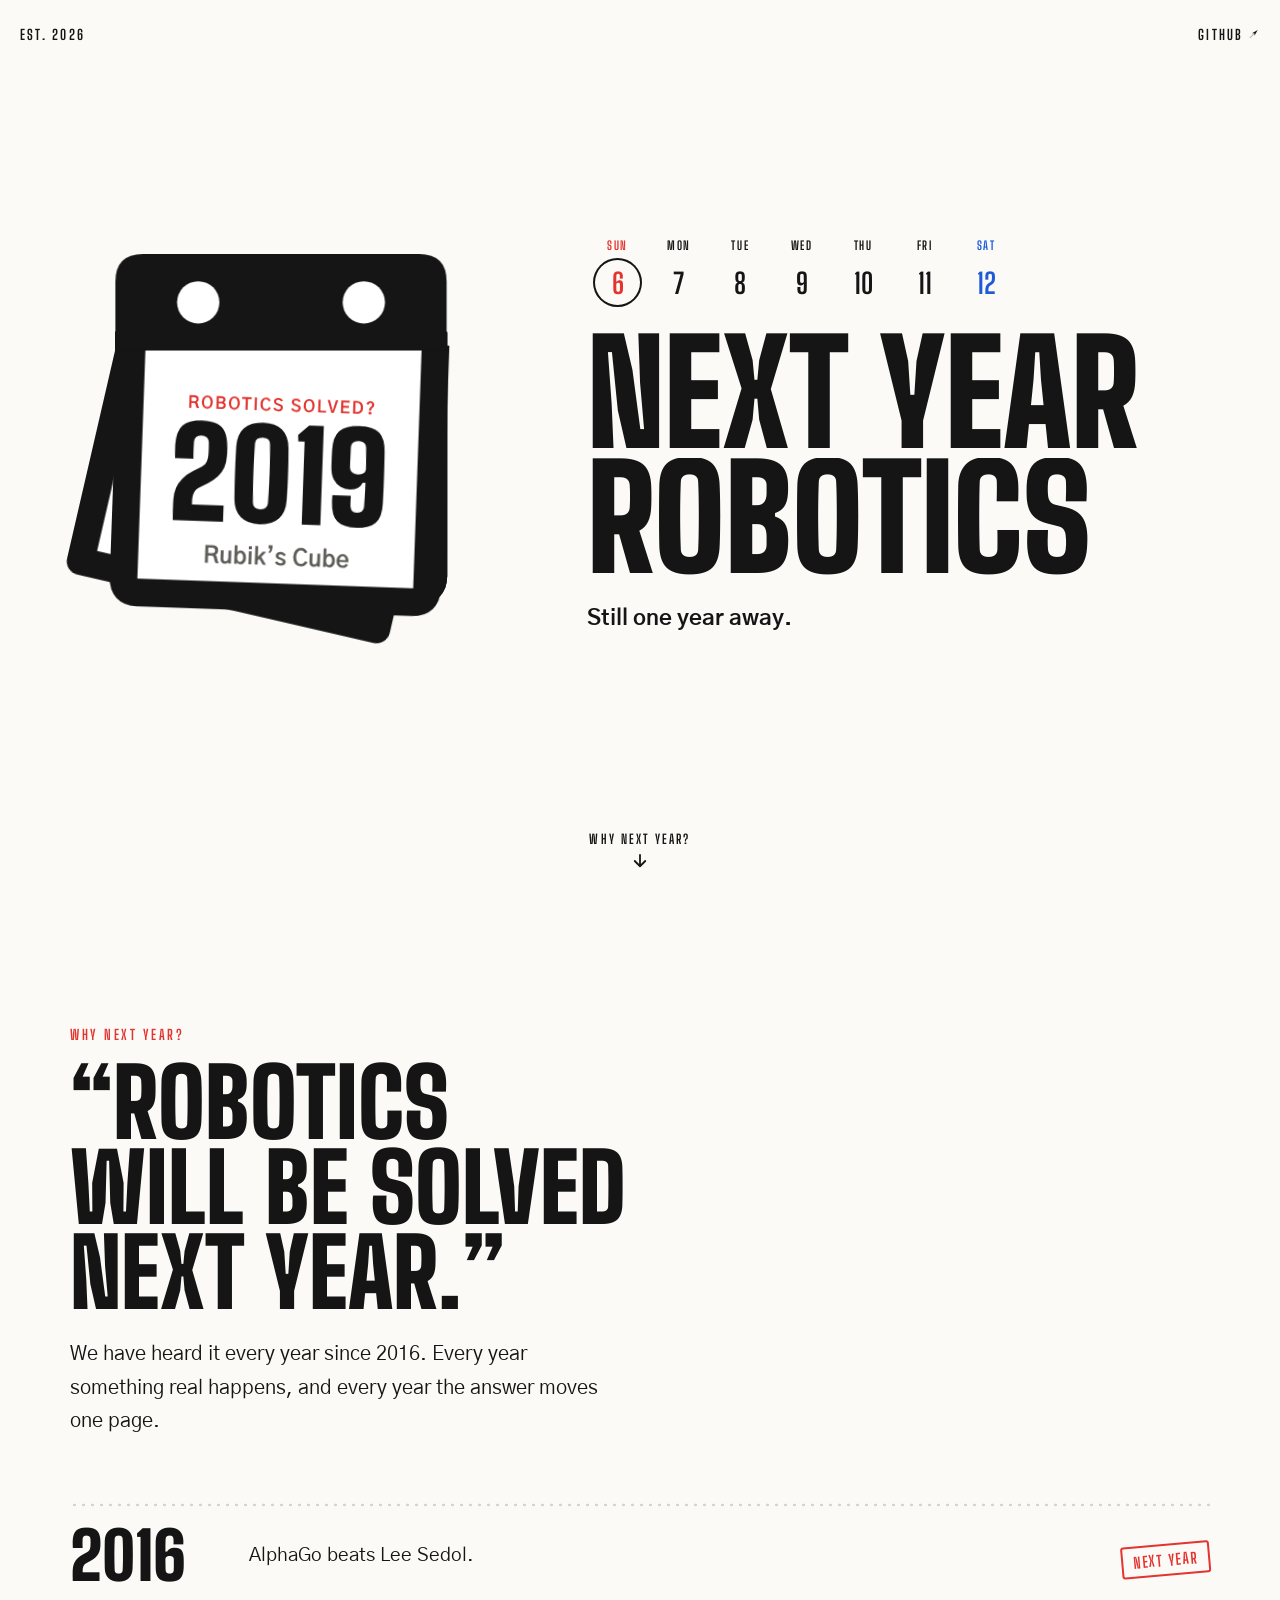
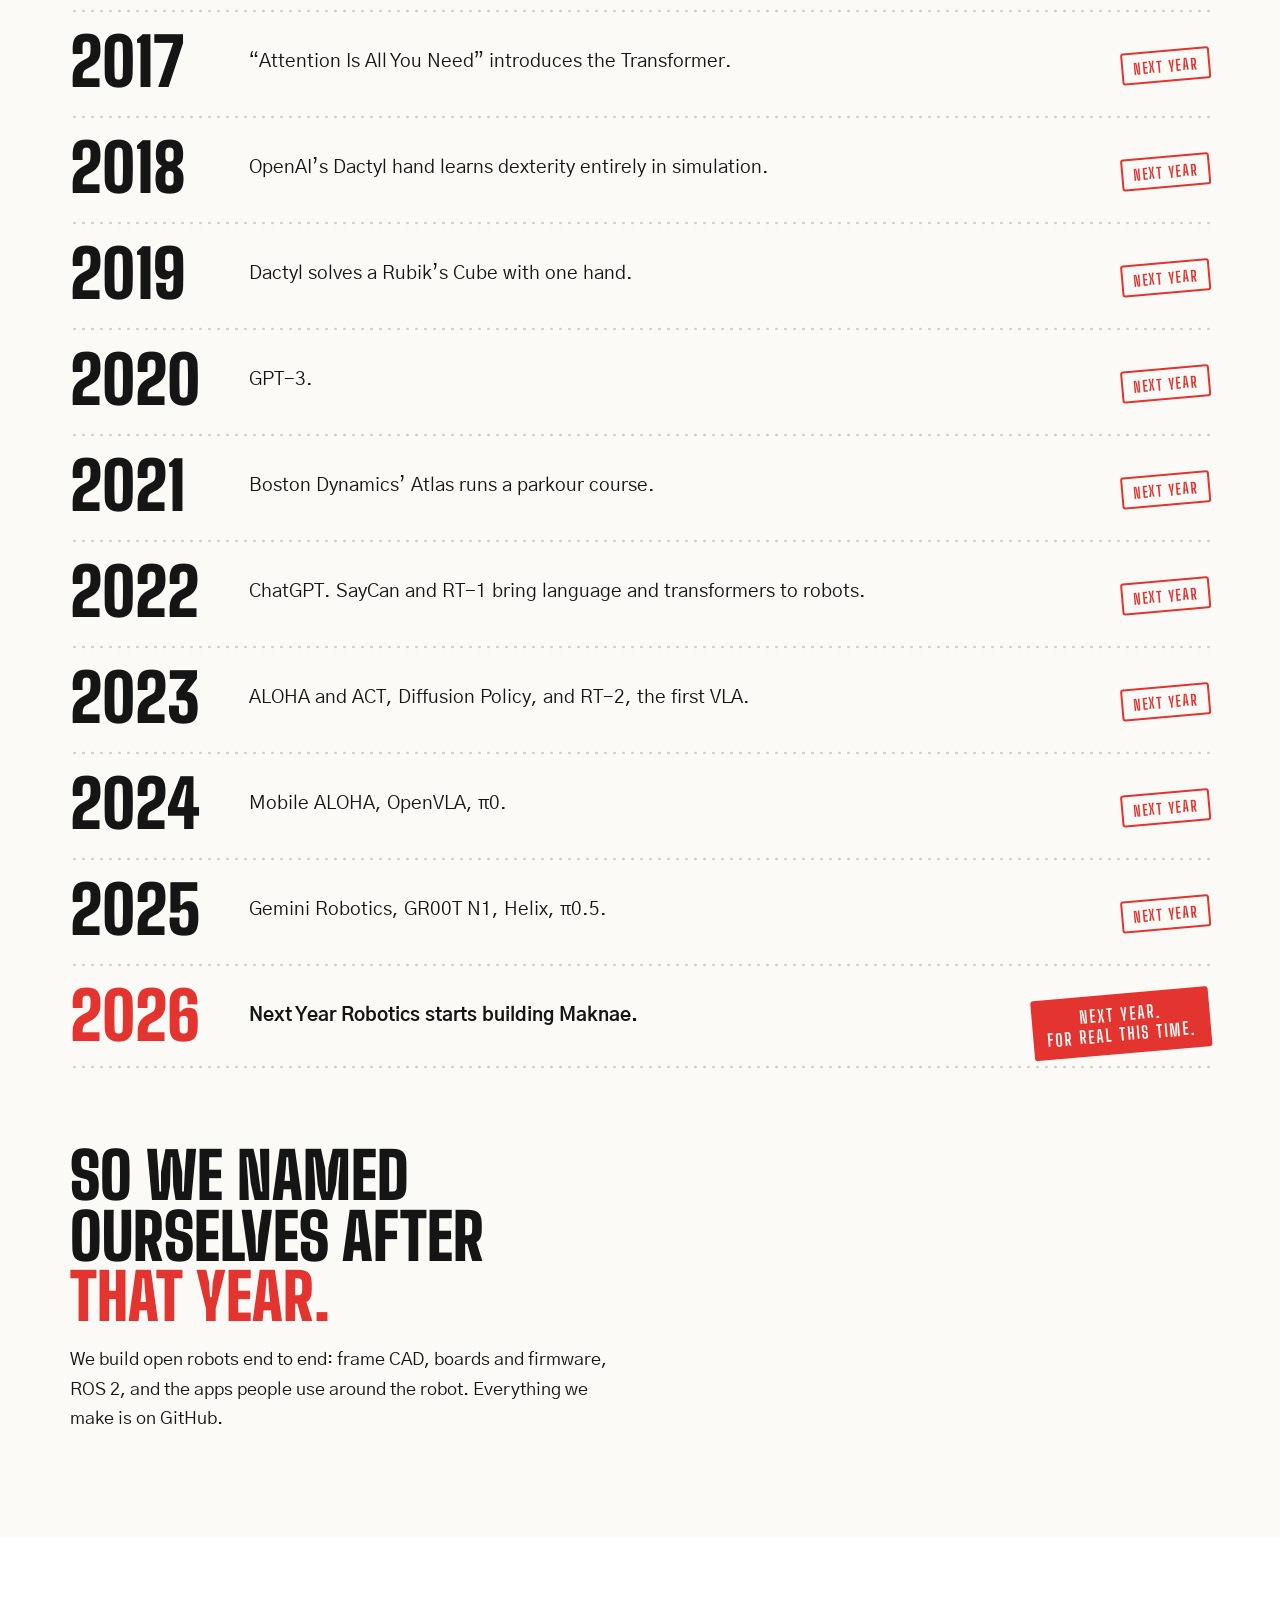
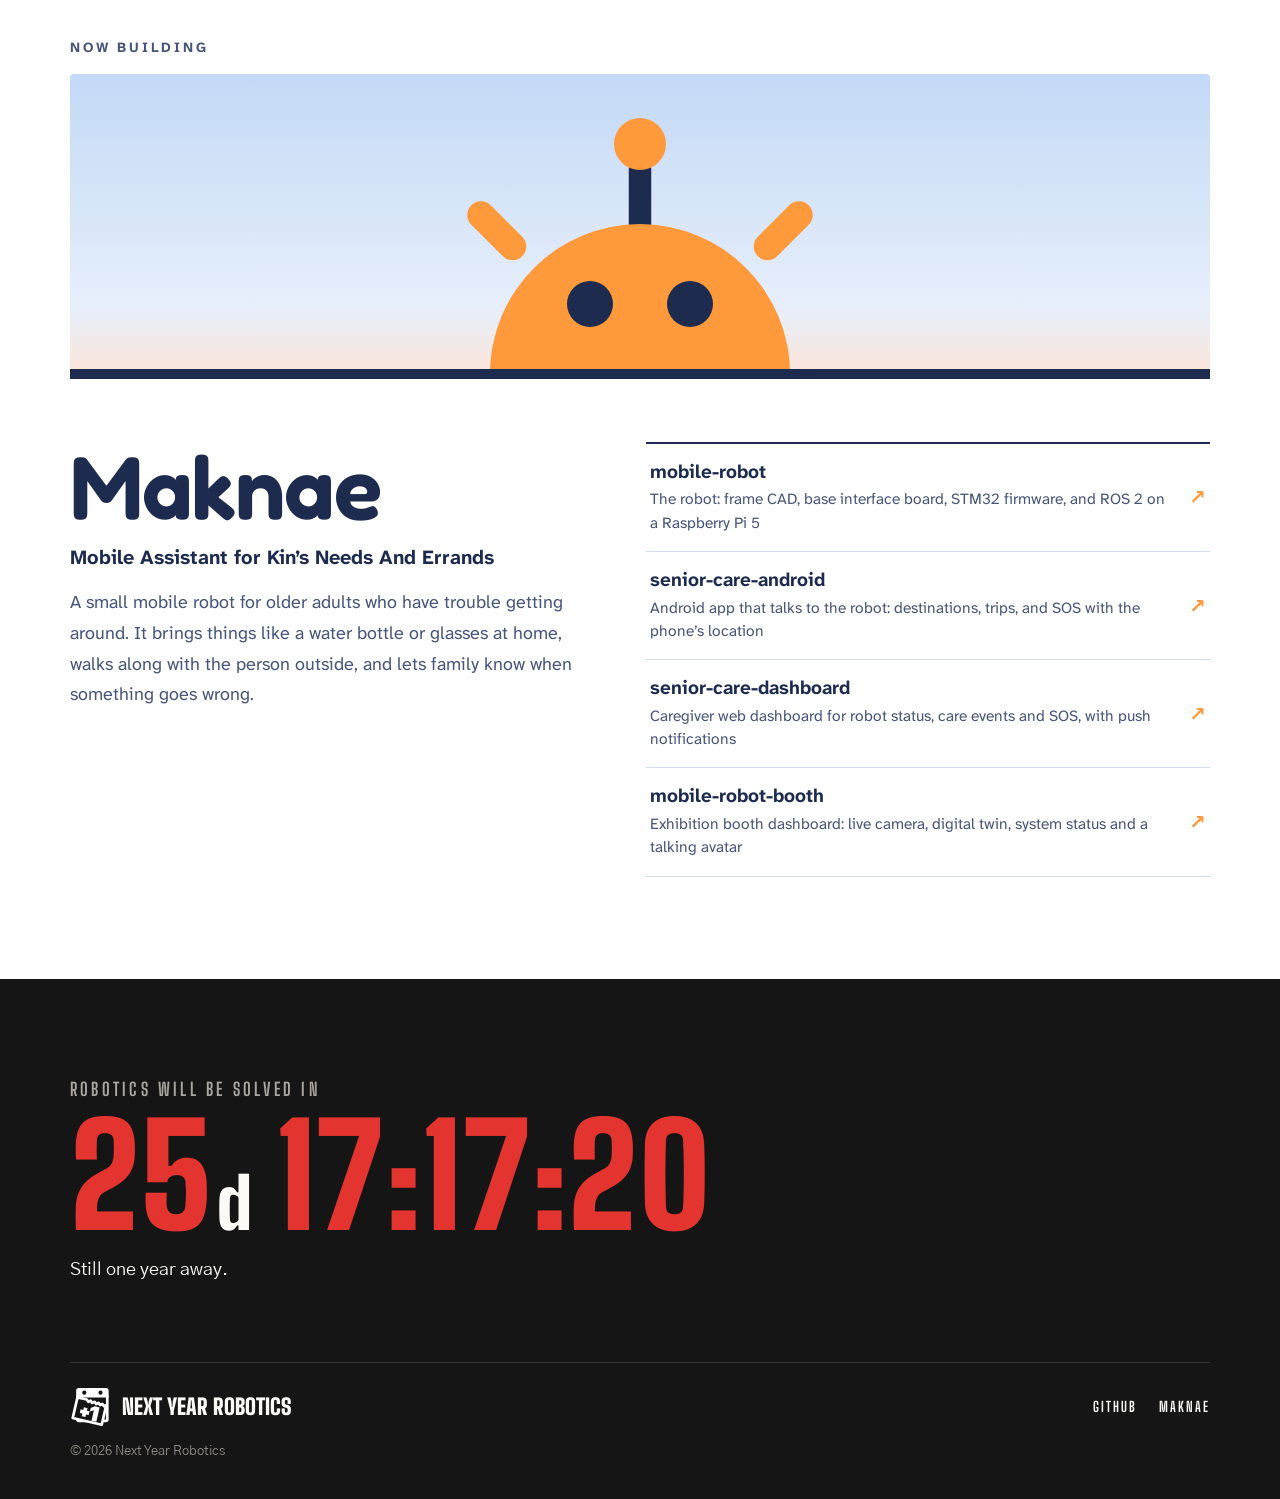
==== commit d6b38d58: "chore: meta 태그 추가" ====
--- a/index.html
+++ b/index.html
@@ -7,6 +7,7 @@
 <meta name="description" content="Next Year Robotics builds open robots end to end, from frame CAD and firmware to ROS 2 and apps. Now building Maknae, a small mobile robot for older adults. Still one year away.">
 <link rel="canonical" href="https://next-year-robotics.github.io/">
 <meta name="theme-color" content="#FBFAF7">
+<meta name="google-site-verification" content="7pOcsVd9iNLs3lR92HllCGz8KPI-xDnpXELINP5IDBs">
 <meta property="og:type" content="website">
 <meta property="og:site_name" content="Next Year Robotics">
 <meta property="og:title" content="Next Year Robotics">
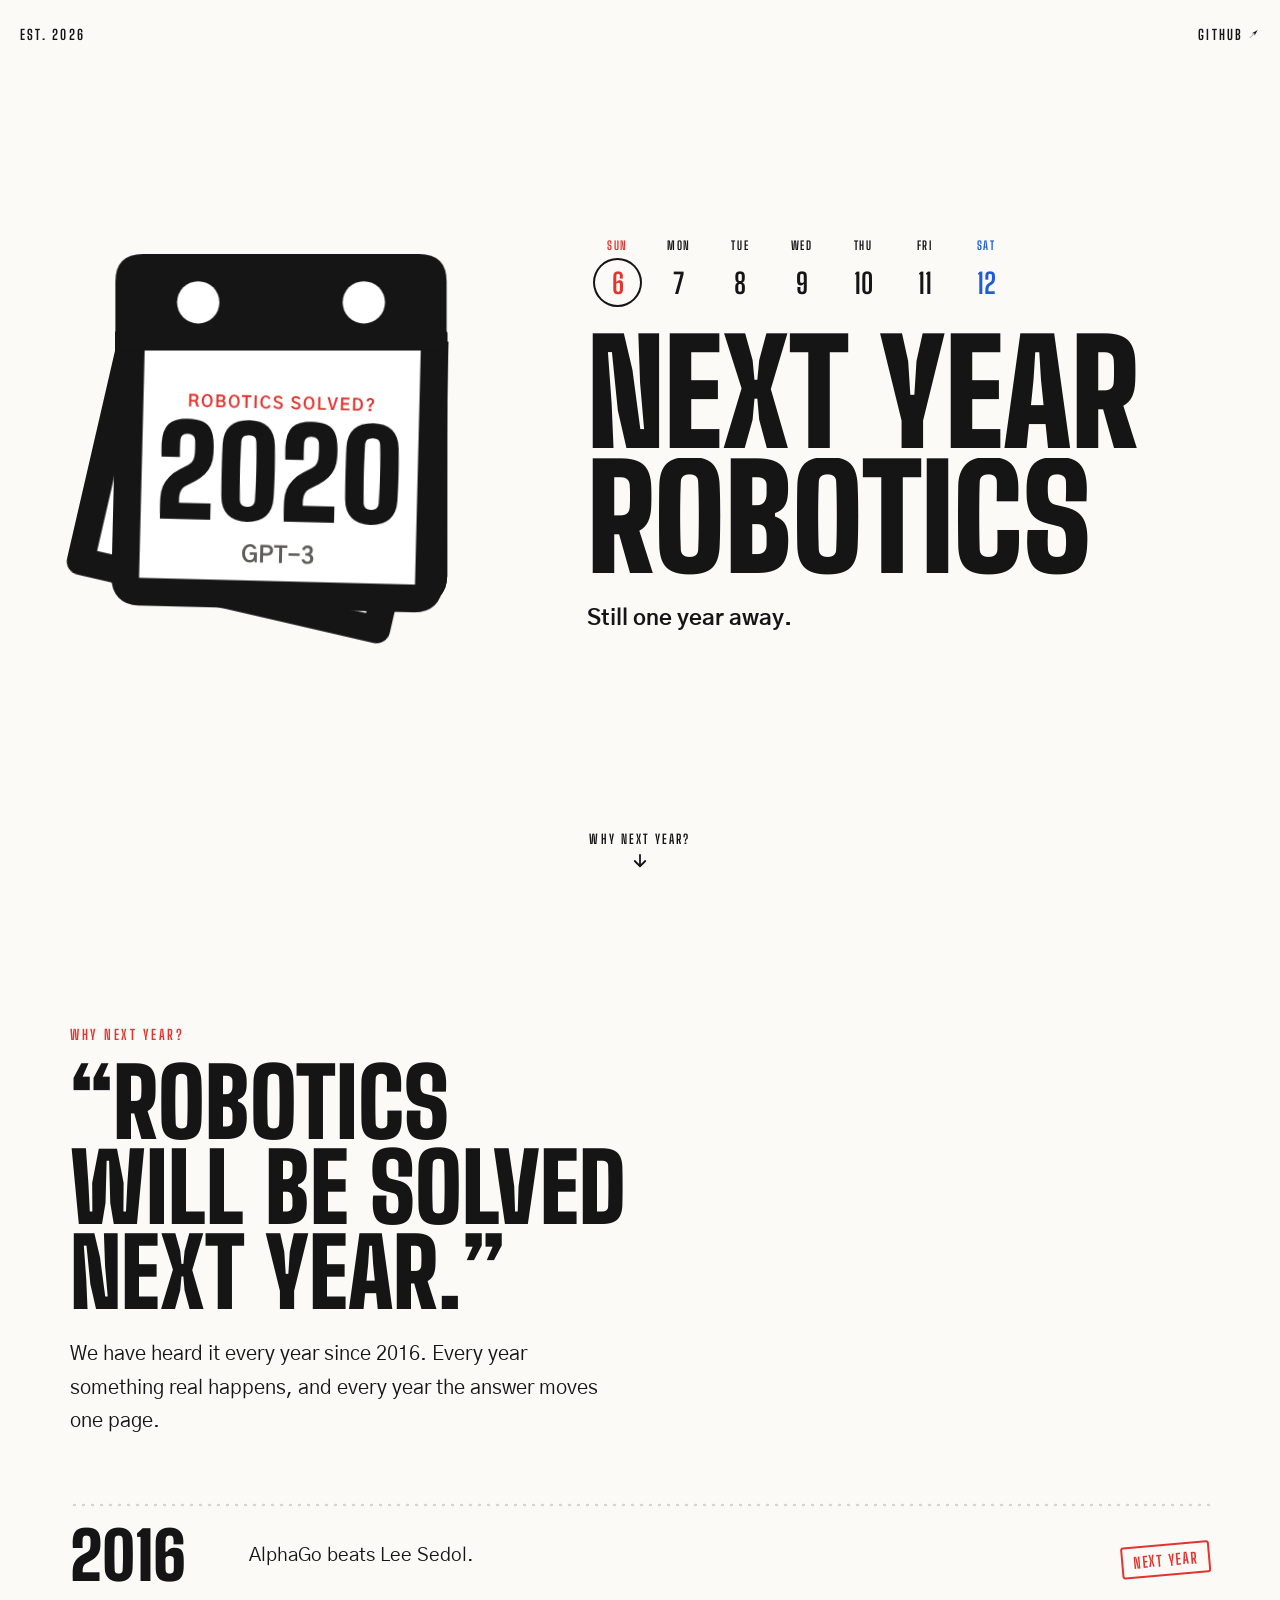
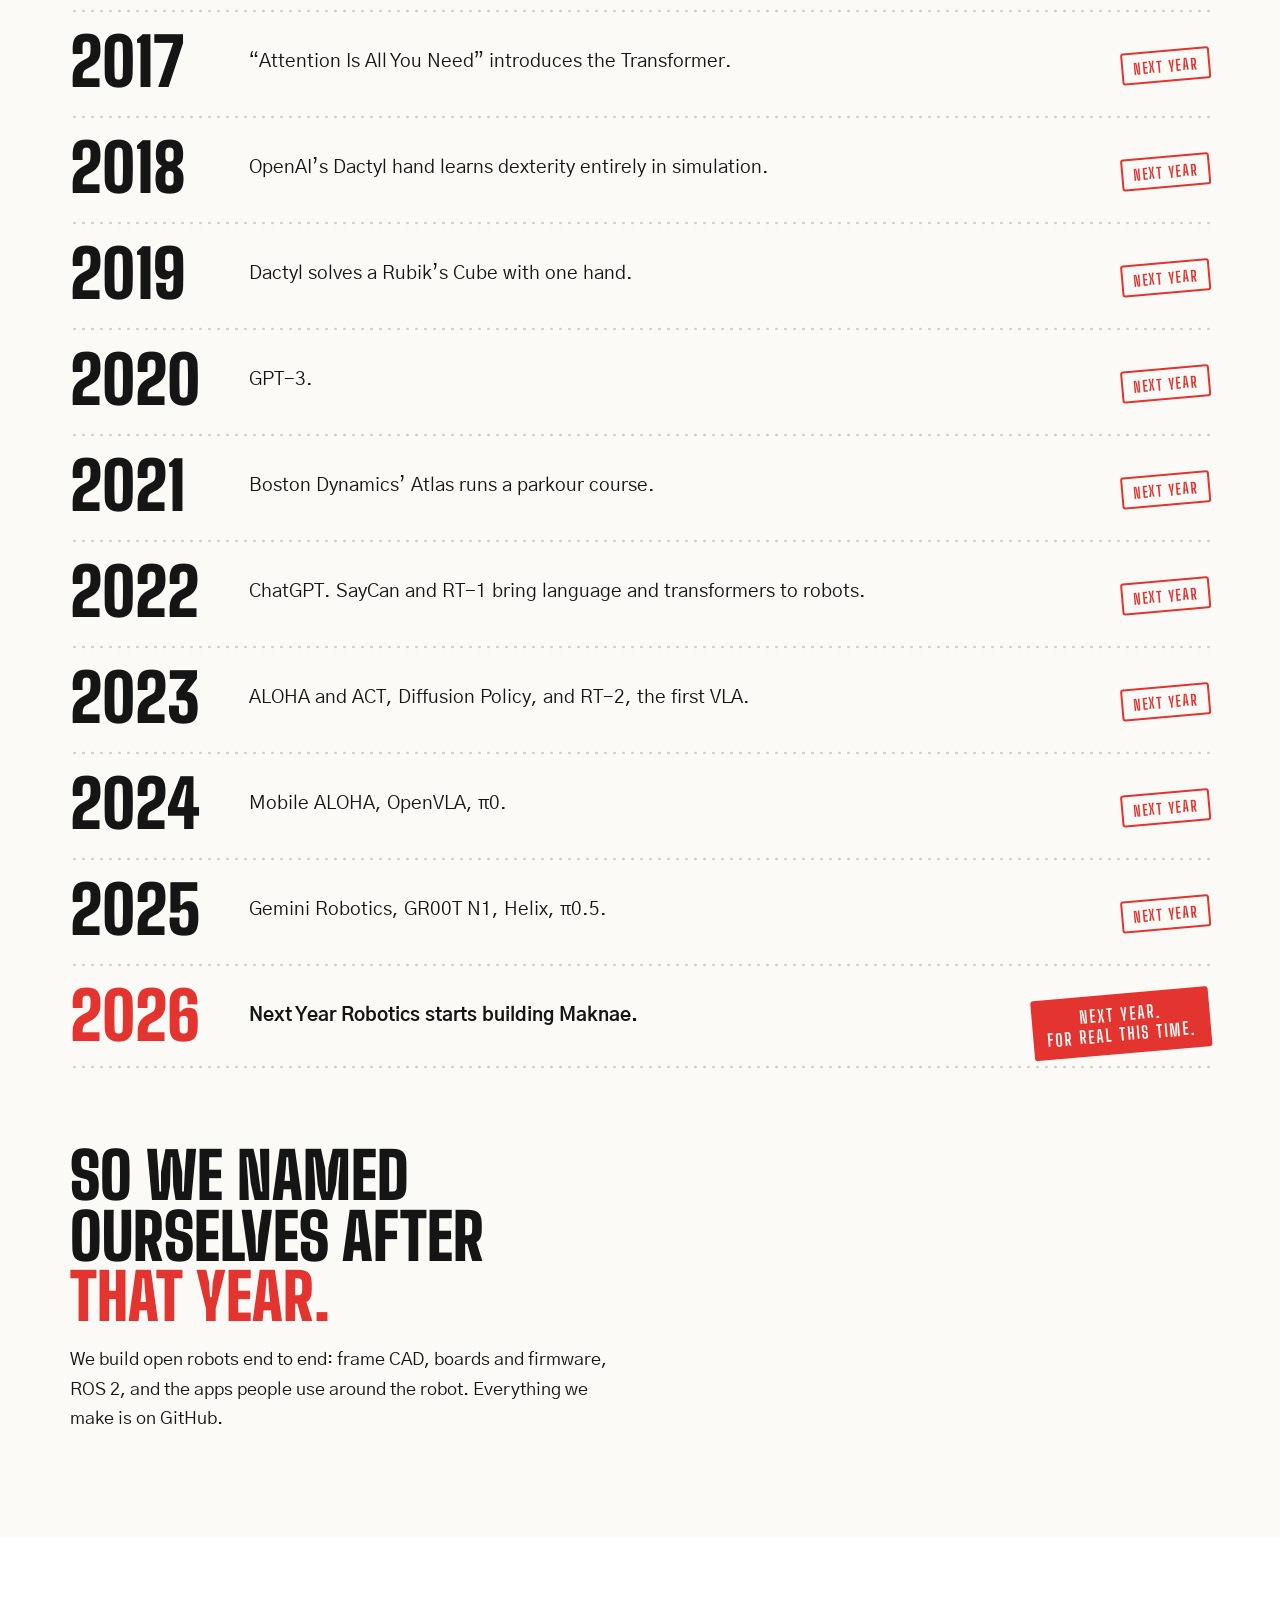
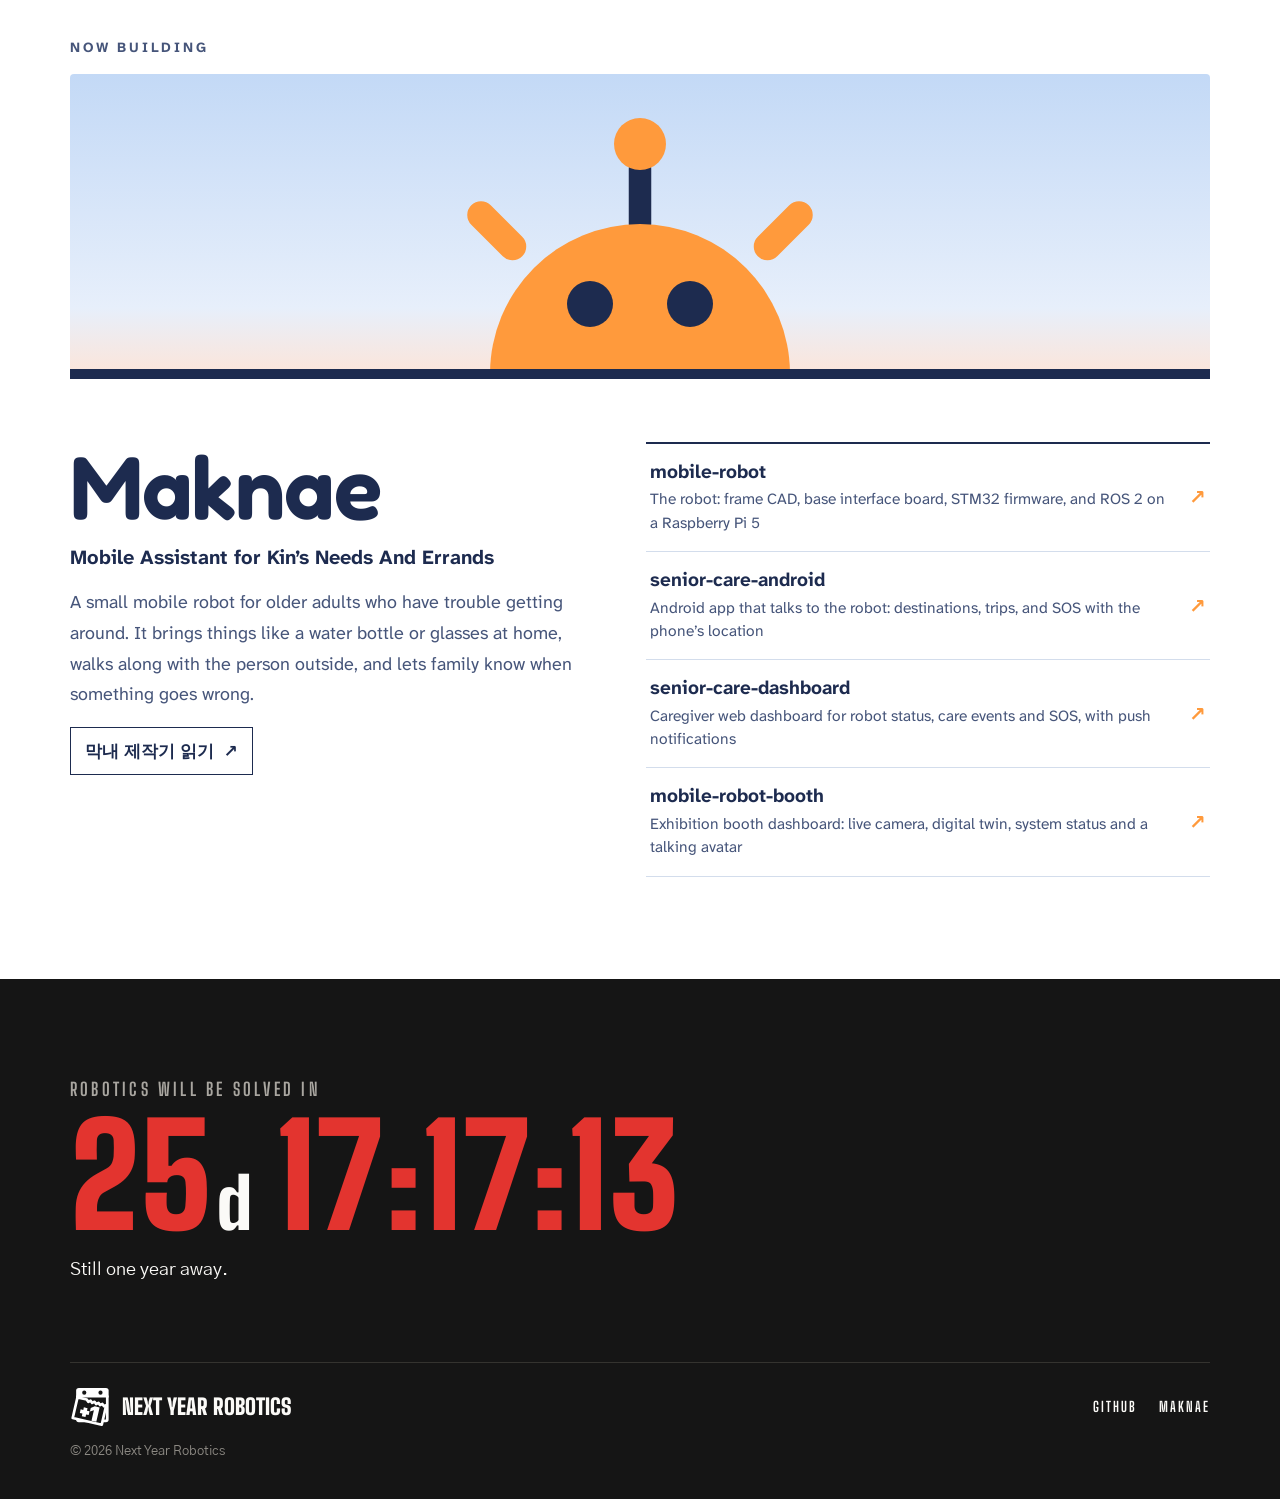
==== commit f06f5dcd: "Publish the Maknae project story" ====
--- a/index.html
+++ b/index.html
@@ -114,6 +114,8 @@
 .body{margin:18px 0 0;max-width:56ch;font-size:clamp(17px,1.4vw,19px)}
 
 /* ---------- Maknae ---------- */
+.mk-story{display:inline-flex;align-items:center;gap:.6em;padding:.55em .8em;border:1px solid currentColor;color:var(--navy);font-weight:700;text-decoration:none}
+.mk-story:hover{background:var(--navy);color:var(--white)}
 .maknae{background:var(--white);padding-block:clamp(64px,8vw,120px);font-family:var(--mk-body);color:var(--navy)}
 .mk-kicker{font:700 14px/1 var(--mk-body);letter-spacing:.2em;text-transform:uppercase;color:var(--slate);margin:0 0 20px}
 .sunrise{display:block;width:100%;height:clamp(180px,27vw,320px);border-radius:4px}
@@ -238,6 +240,7 @@
         <h2 id="mk-h">Maknae</h2>
         <p class="mk-sub">Mobile Assistant for Kin’s Needs And Errands</p>
         <p class="mk-desc">A small mobile robot for older adults who have trouble getting around. It brings things like a water bottle or glasses at home, walks along with the person outside, and lets family know when something goes wrong.</p>
+        <p><a class="mk-story" href="./maknae/" lang="ko">막내 제작기 읽기 <span aria-hidden="true">↗</span></a></p>
       </div>
       <ul class="repos">
         <li><a href="https://github.com/next-year-robotics/mobile-robot"><span class="rn">mobile-robot</span><span class="rd">The robot: frame CAD, base interface board, STM32 firmware, and ROS 2 on a Raspberry Pi 5</span><span class="ar" aria-hidden="true">↗</span></a></li>
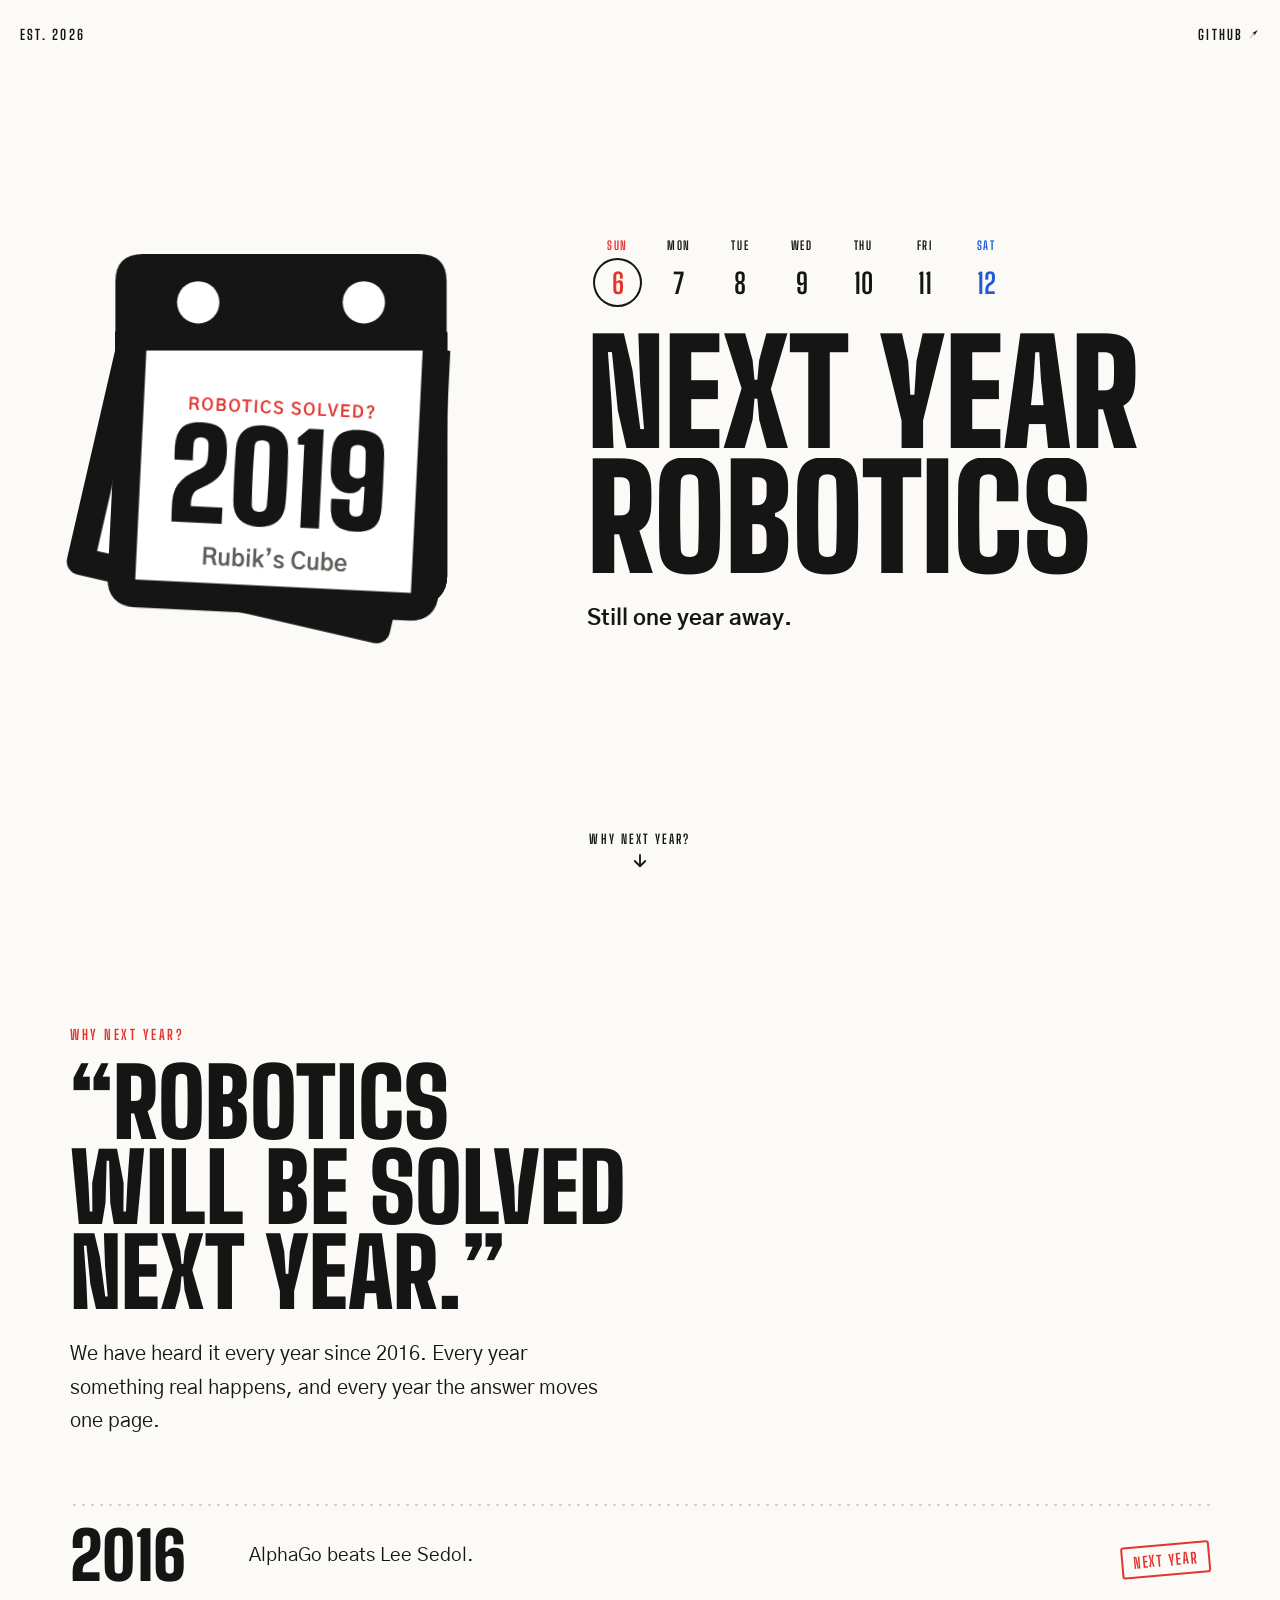
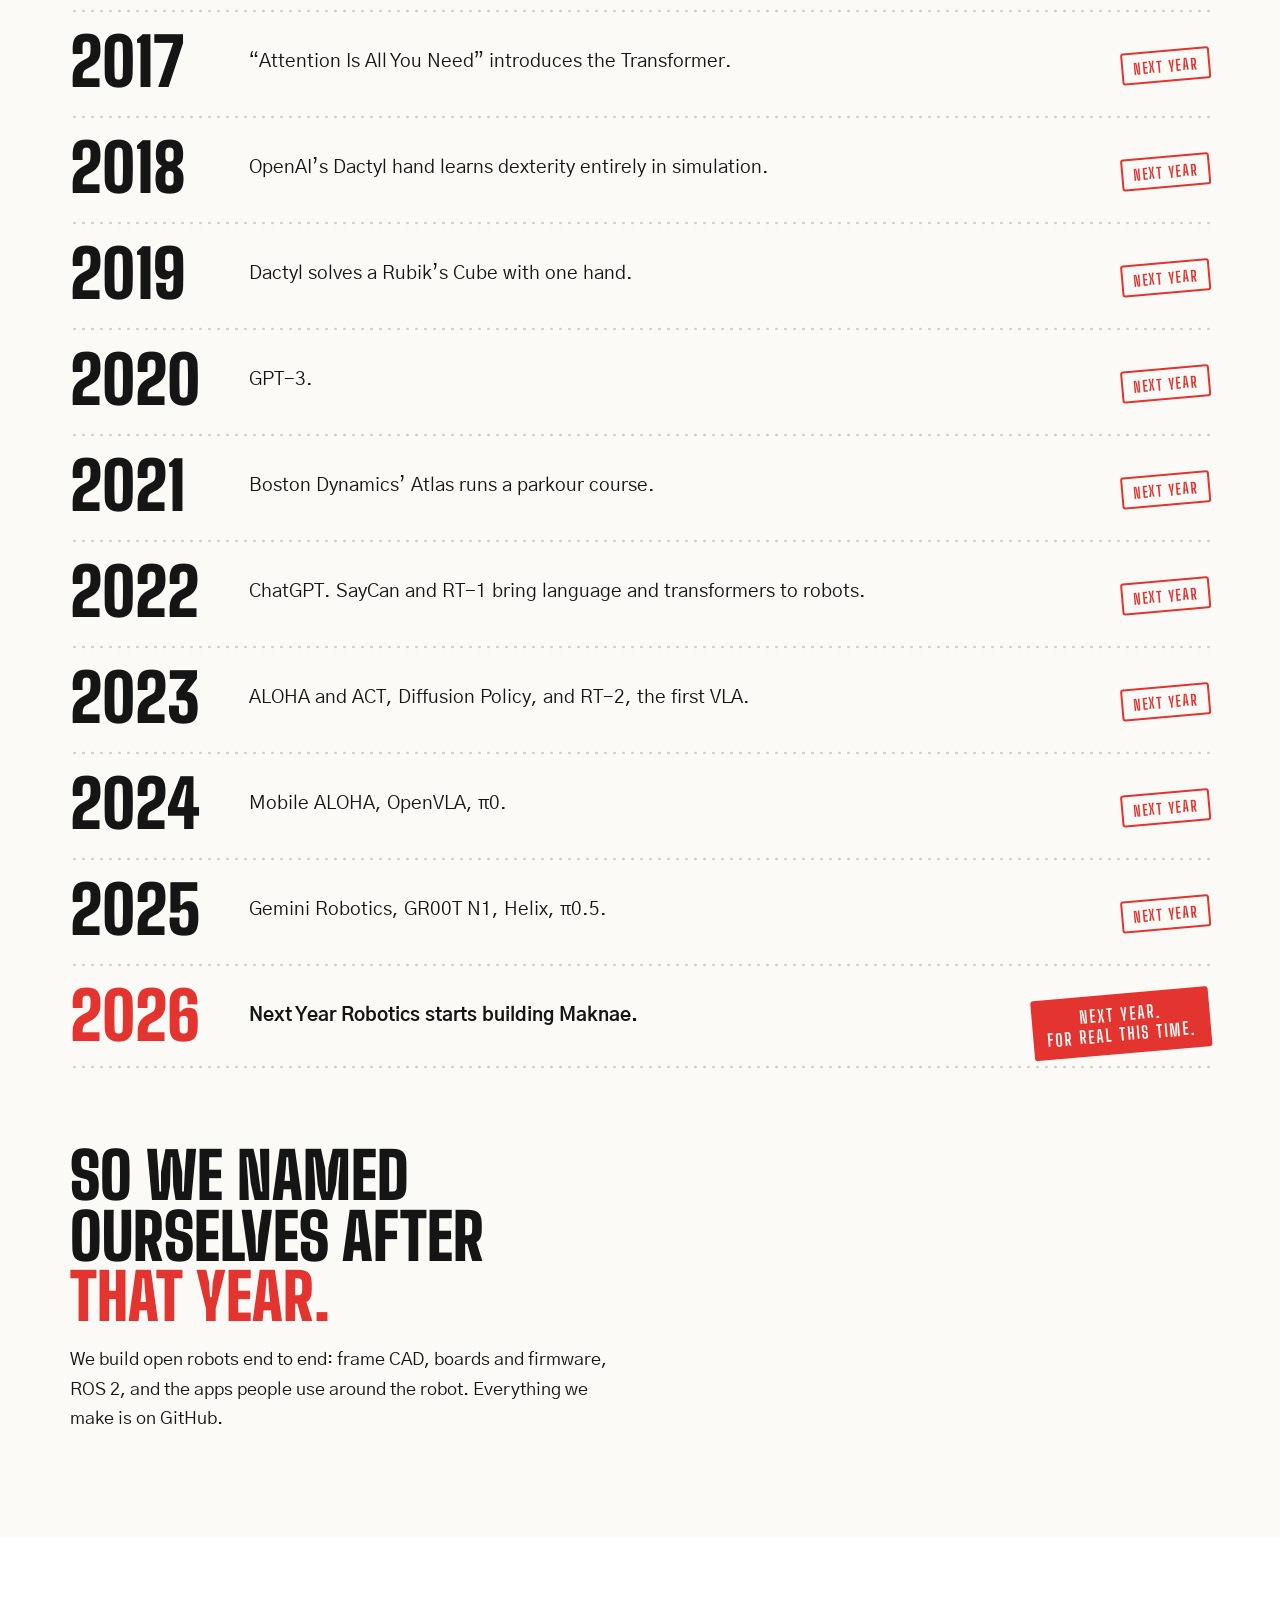
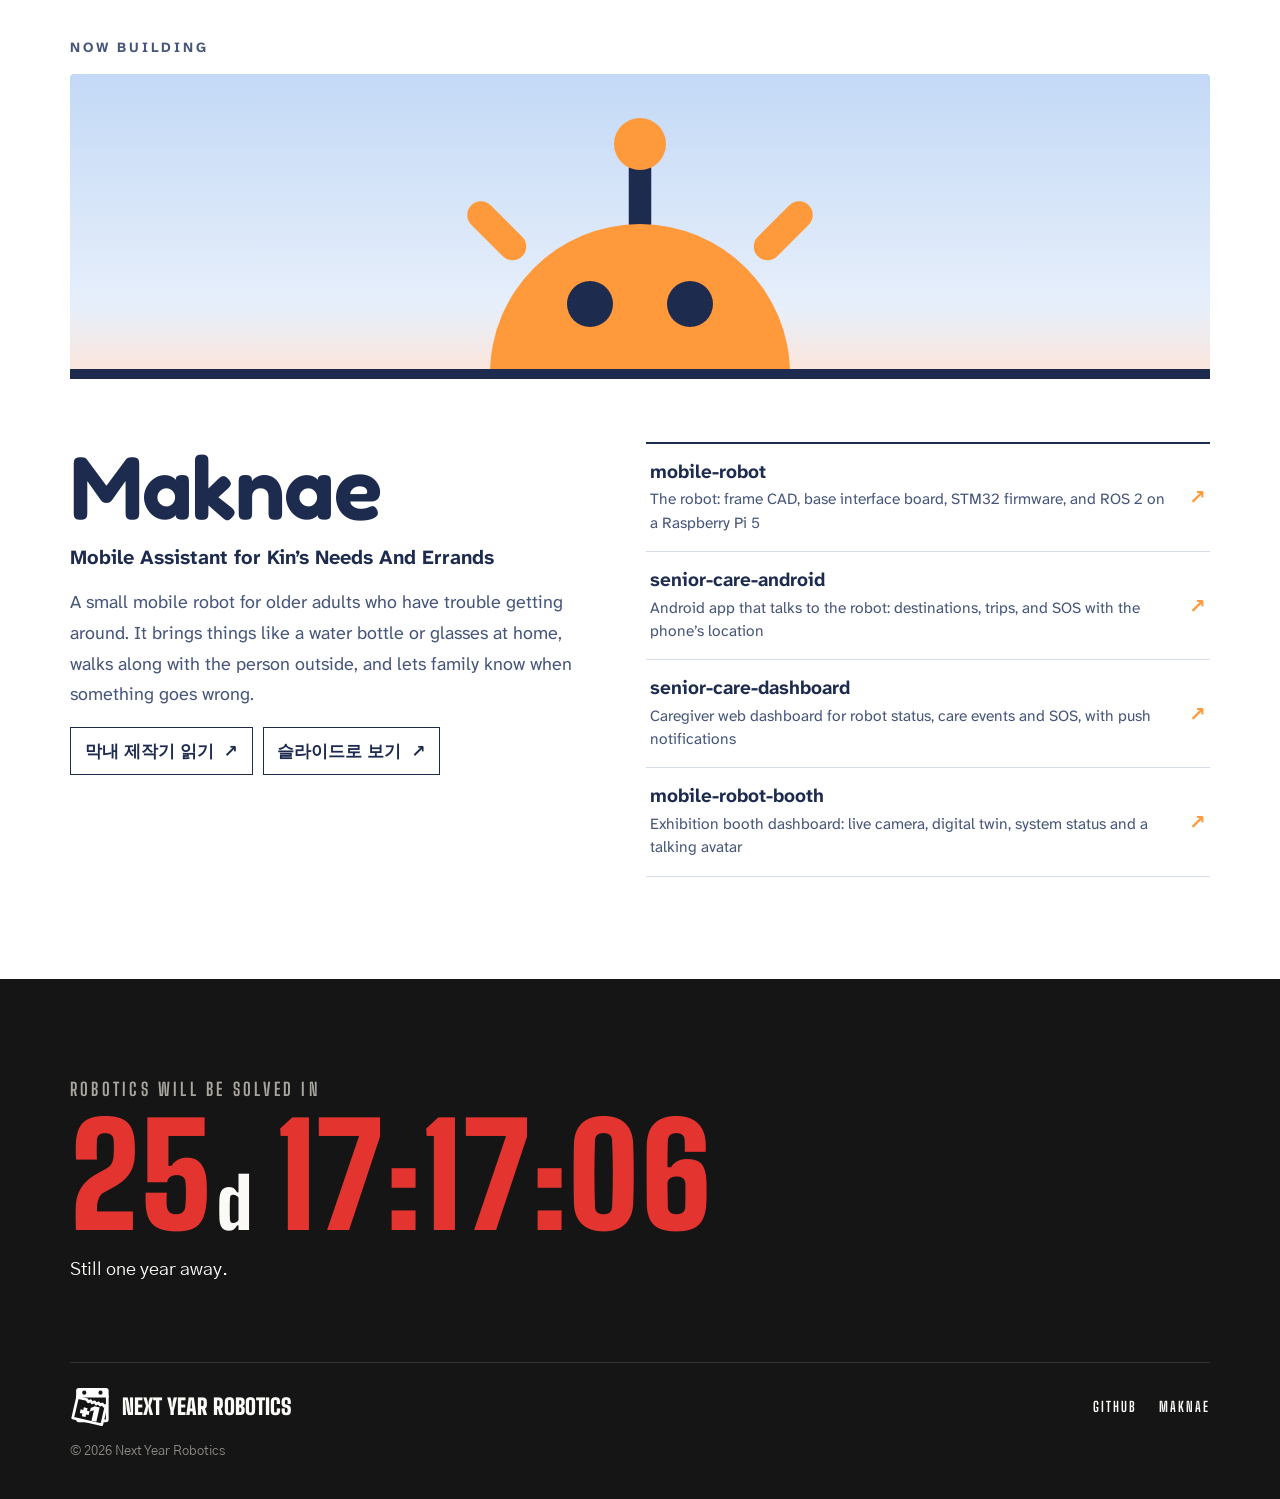
==== commit c4ca7be2: "feat: 막내 글 보기와 슬라이드 보기 분리" ====
--- a/index.html
+++ b/index.html
@@ -116,6 +116,7 @@
 /* ---------- Maknae ---------- */
 .mk-story{display:inline-flex;align-items:center;gap:.6em;padding:.55em .8em;border:1px solid currentColor;color:var(--navy);font-weight:700;text-decoration:none}
 .mk-story:hover{background:var(--navy);color:var(--white)}
+.mk-links{display:flex;flex-wrap:wrap;gap:10px}
 .maknae{background:var(--white);padding-block:clamp(64px,8vw,120px);font-family:var(--mk-body);color:var(--navy)}
 .mk-kicker{font:700 14px/1 var(--mk-body);letter-spacing:.2em;text-transform:uppercase;color:var(--slate);margin:0 0 20px}
 .sunrise{display:block;width:100%;height:clamp(180px,27vw,320px);border-radius:4px}
@@ -240,7 +241,7 @@
         <h2 id="mk-h">Maknae</h2>
         <p class="mk-sub">Mobile Assistant for Kin’s Needs And Errands</p>
         <p class="mk-desc">A small mobile robot for older adults who have trouble getting around. It brings things like a water bottle or glasses at home, walks along with the person outside, and lets family know when something goes wrong.</p>
-        <p><a class="mk-story" href="./maknae/" lang="ko">막내 제작기 읽기 <span aria-hidden="true">↗</span></a></p>
+        <p class="mk-links"><a class="mk-story" href="./maknae/" lang="ko">막내 제작기 읽기 <span aria-hidden="true">↗</span></a><a class="mk-story" href="./maknae/slides/" lang="ko">슬라이드로 보기 <span aria-hidden="true">↗</span></a></p>
       </div>
       <ul class="repos">
         <li><a href="https://github.com/next-year-robotics/mobile-robot"><span class="rn">mobile-robot</span><span class="rd">The robot: frame CAD, base interface board, STM32 firmware, and ROS 2 on a Raspberry Pi 5</span><span class="ar" aria-hidden="true">↗</span></a></li>
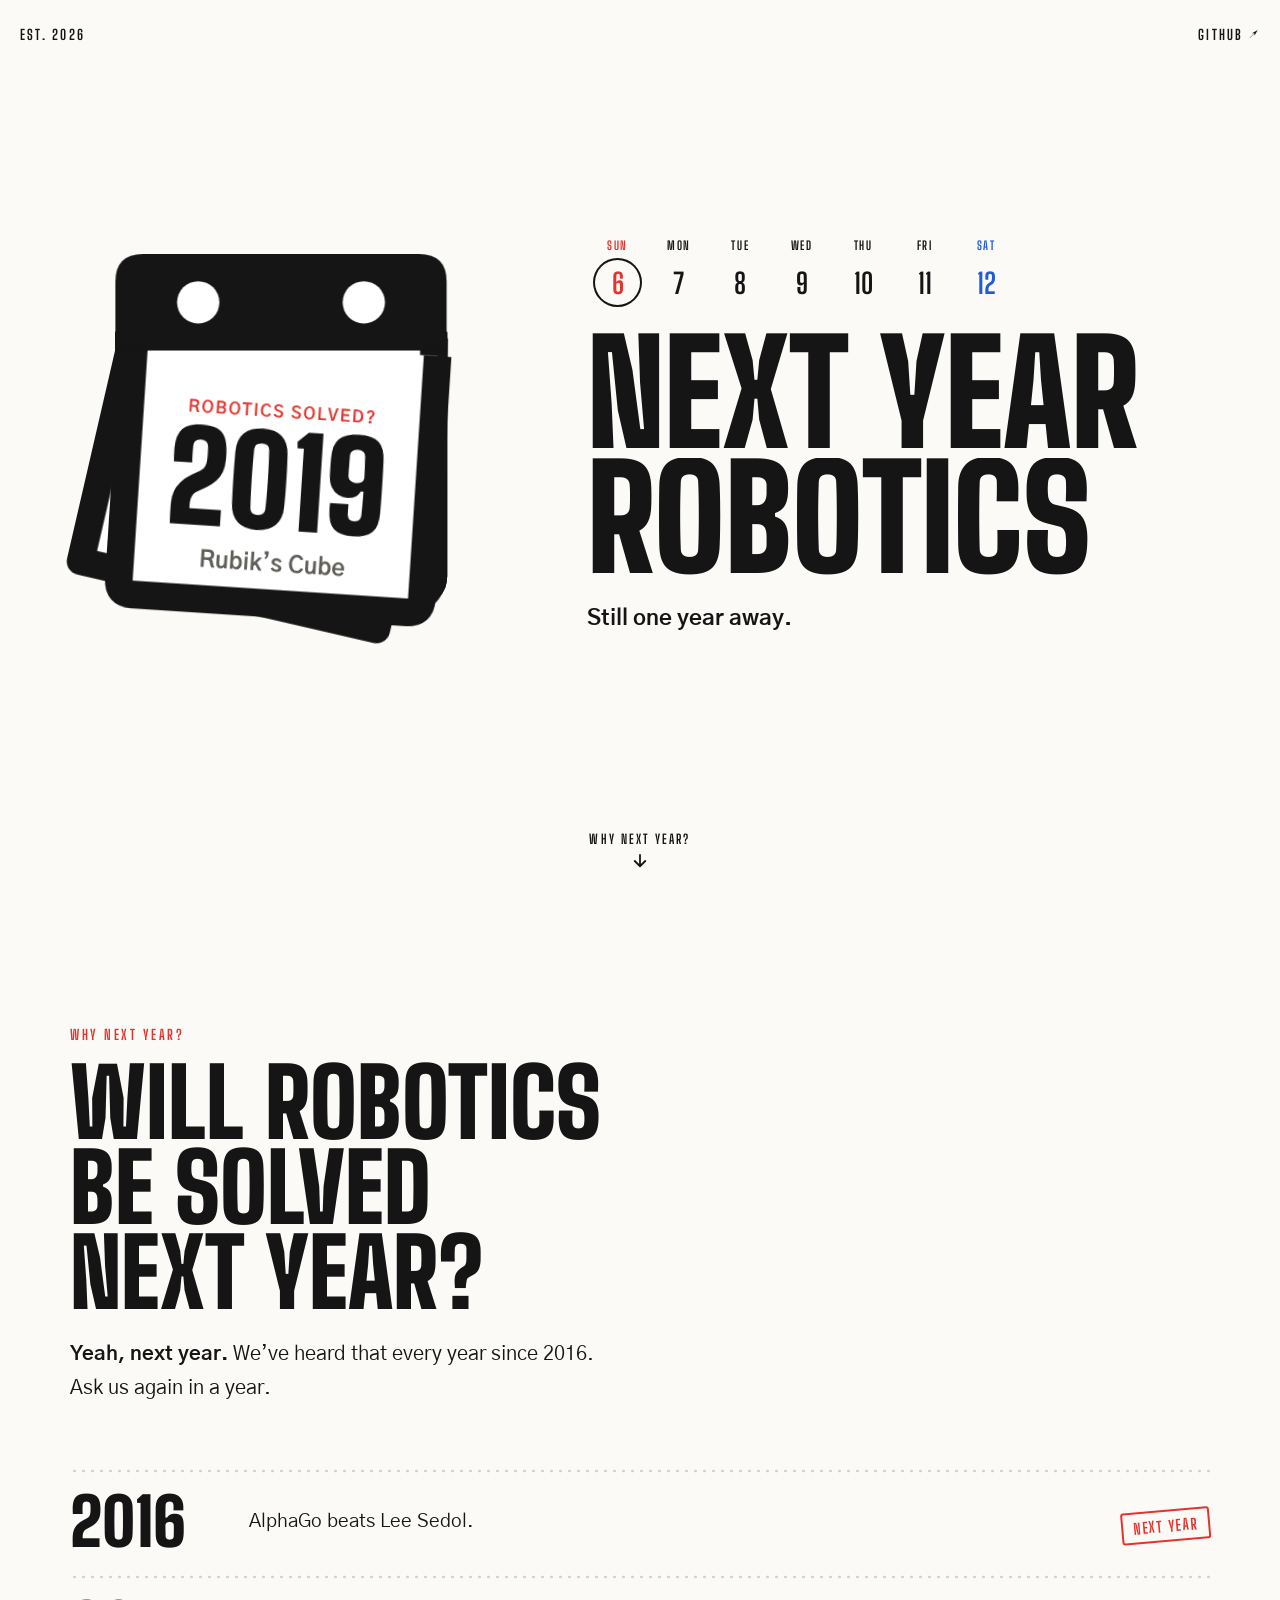
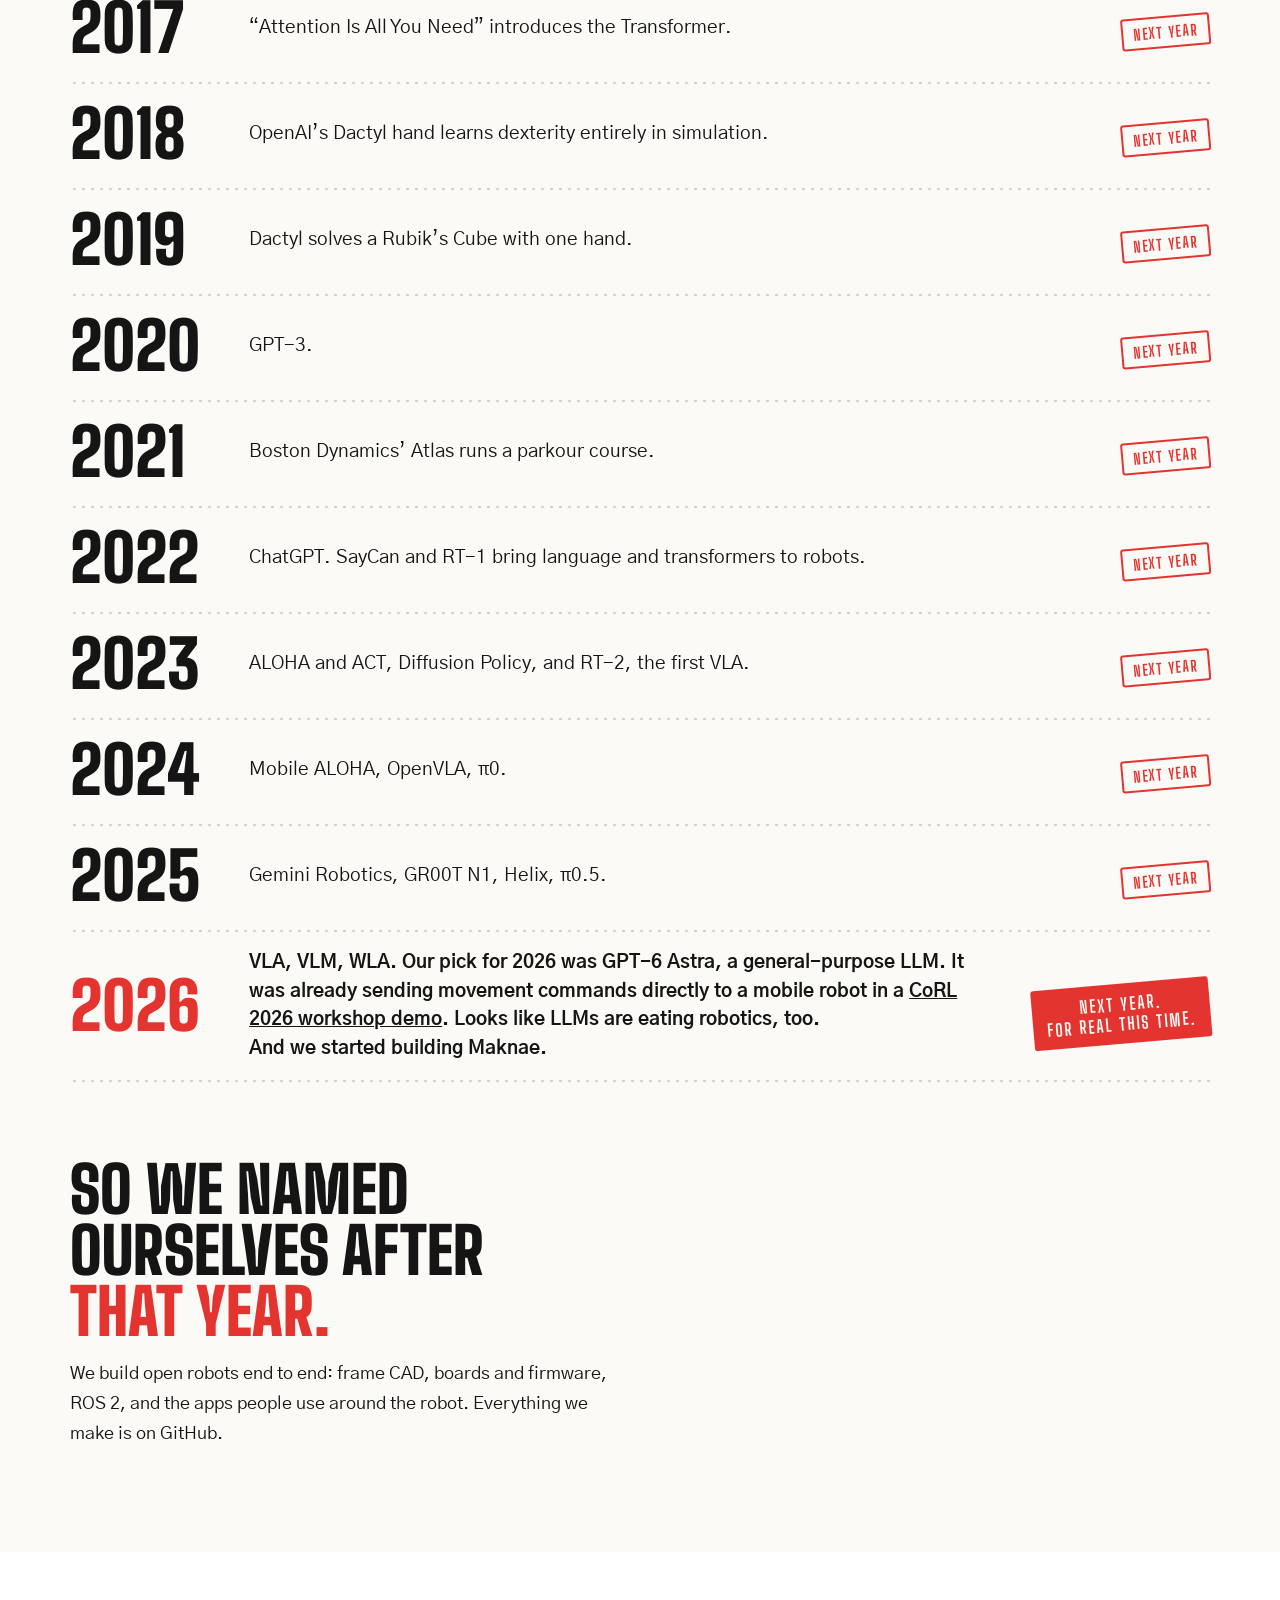
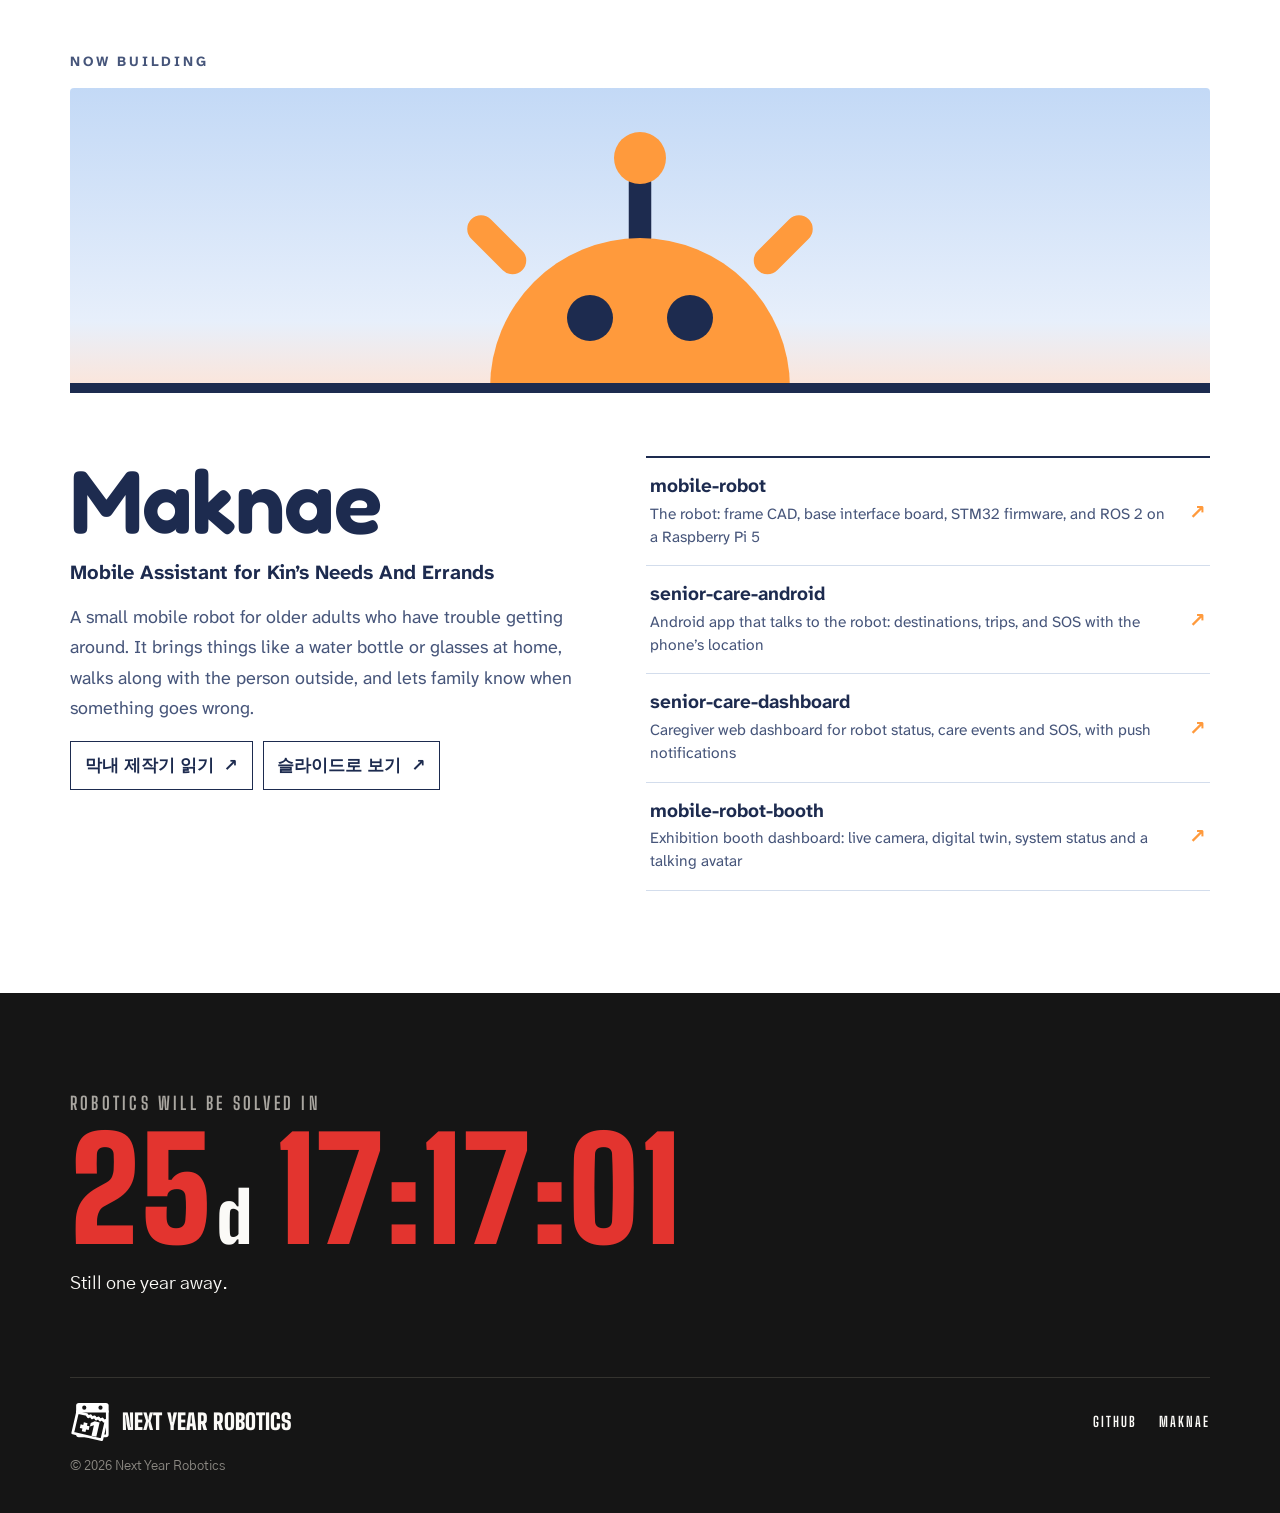
==== commit 93efc23c: "docs: 2026 로보틱스 회고와 내년 문답 반영" ====
--- a/index.html
+++ b/index.html
@@ -11,7 +11,7 @@
 <meta property="og:type" content="website">
 <meta property="og:site_name" content="Next Year Robotics">
 <meta property="og:title" content="Next Year Robotics">
-<meta property="og:description" content="Robotics will be solved next year. Still one year away.">
+<meta property="og:description" content="Will robotics be solved next year? Yeah, next year.">
 <meta property="og:url" content="https://next-year-robotics.github.io/">
 <meta property="og:image" content="https://next-year-robotics.github.io/assets/og.png">
 <meta property="og:image:width" content="1200">
@@ -200,8 +200,8 @@
 <section class="why" id="why" aria-labelledby="why-h">
   <div class="wrap">
     <p class="kicker">Why next year?</p>
-    <h2 id="why-h">“Robotics will be solved next year.”</h2>
-    <p class="lead">We have heard it every year since 2016. Every year something real happens, and every year the answer moves one page.</p>
+    <h2 id="why-h">Will robotics be solved next year?</h2>
+    <p class="lead"><strong>Yeah, next year.</strong> We’ve heard that every year since 2016. Ask us again in a year.</p>
     <ol class="years">
       <li class="yr"><span class="y">2016</span><span class="what">AlphaGo beats Lee Sedol.</span><span class="stamp">Next year</span></li>
       <li class="yr"><span class="y">2017</span><span class="what">“Attention Is All You Need” introduces the Transformer.</span><span class="stamp">Next year</span></li>
@@ -213,7 +213,11 @@
       <li class="yr"><span class="y">2023</span><span class="what">ALOHA and ACT, Diffusion Policy, and RT-2, the first VLA.</span><span class="stamp">Next year</span></li>
       <li class="yr"><span class="y">2024</span><span class="what">Mobile ALOHA, OpenVLA, π0.</span><span class="stamp">Next year</span></li>
       <li class="yr"><span class="y">2025</span><span class="what">Gemini Robotics, GR00T N1, Helix, π0.5.</span><span class="stamp">Next year</span></li>
-      <li class="yr last"><span class="y">2026</span><span class="what">Next Year Robotics starts building Maknae.</span><span class="stamp">Next year.<br>For real this time.</span></li>
+      <li class="yr last">
+        <span class="y">2026</span>
+        <span class="what">VLA, VLM, WLA. Our pick for 2026 was GPT-6 Astra, a general-purpose LLM. It was already sending movement commands directly to a mobile robot in a <a href="https://www.gt-rail.com/blog/astra-beyond-tabletop/">CoRL 2026 workshop demo</a>. Looks like LLMs are eating robotics, too.<br>And we started building Maknae.</span>
+        <span class="stamp">Next year.<br>For real this time.</span>
+      </li>
     </ol>
     <p class="close">So we named ourselves after <em>that year.</em></p>
     <p class="body">We build open robots end to end: frame CAD, boards and firmware, ROS 2, and the apps people use around the robot. Everything we make is on GitHub.</p>
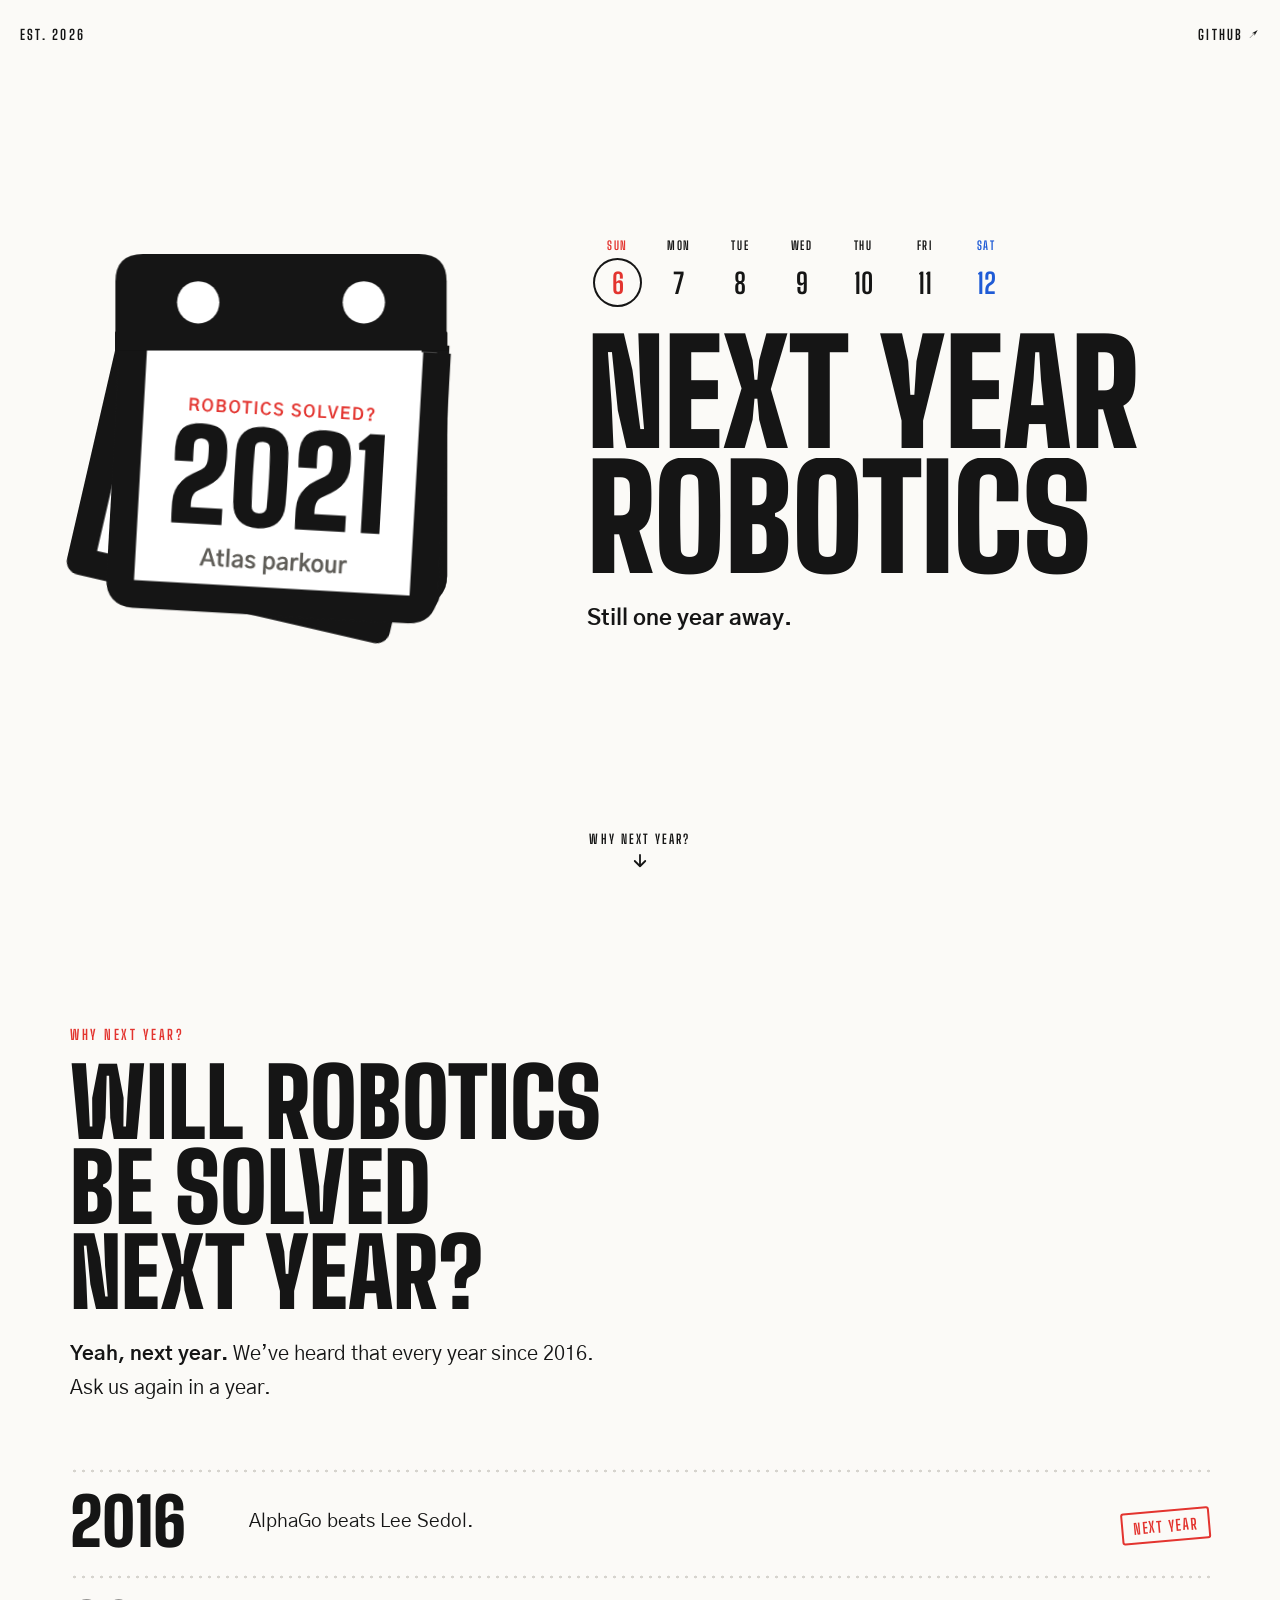
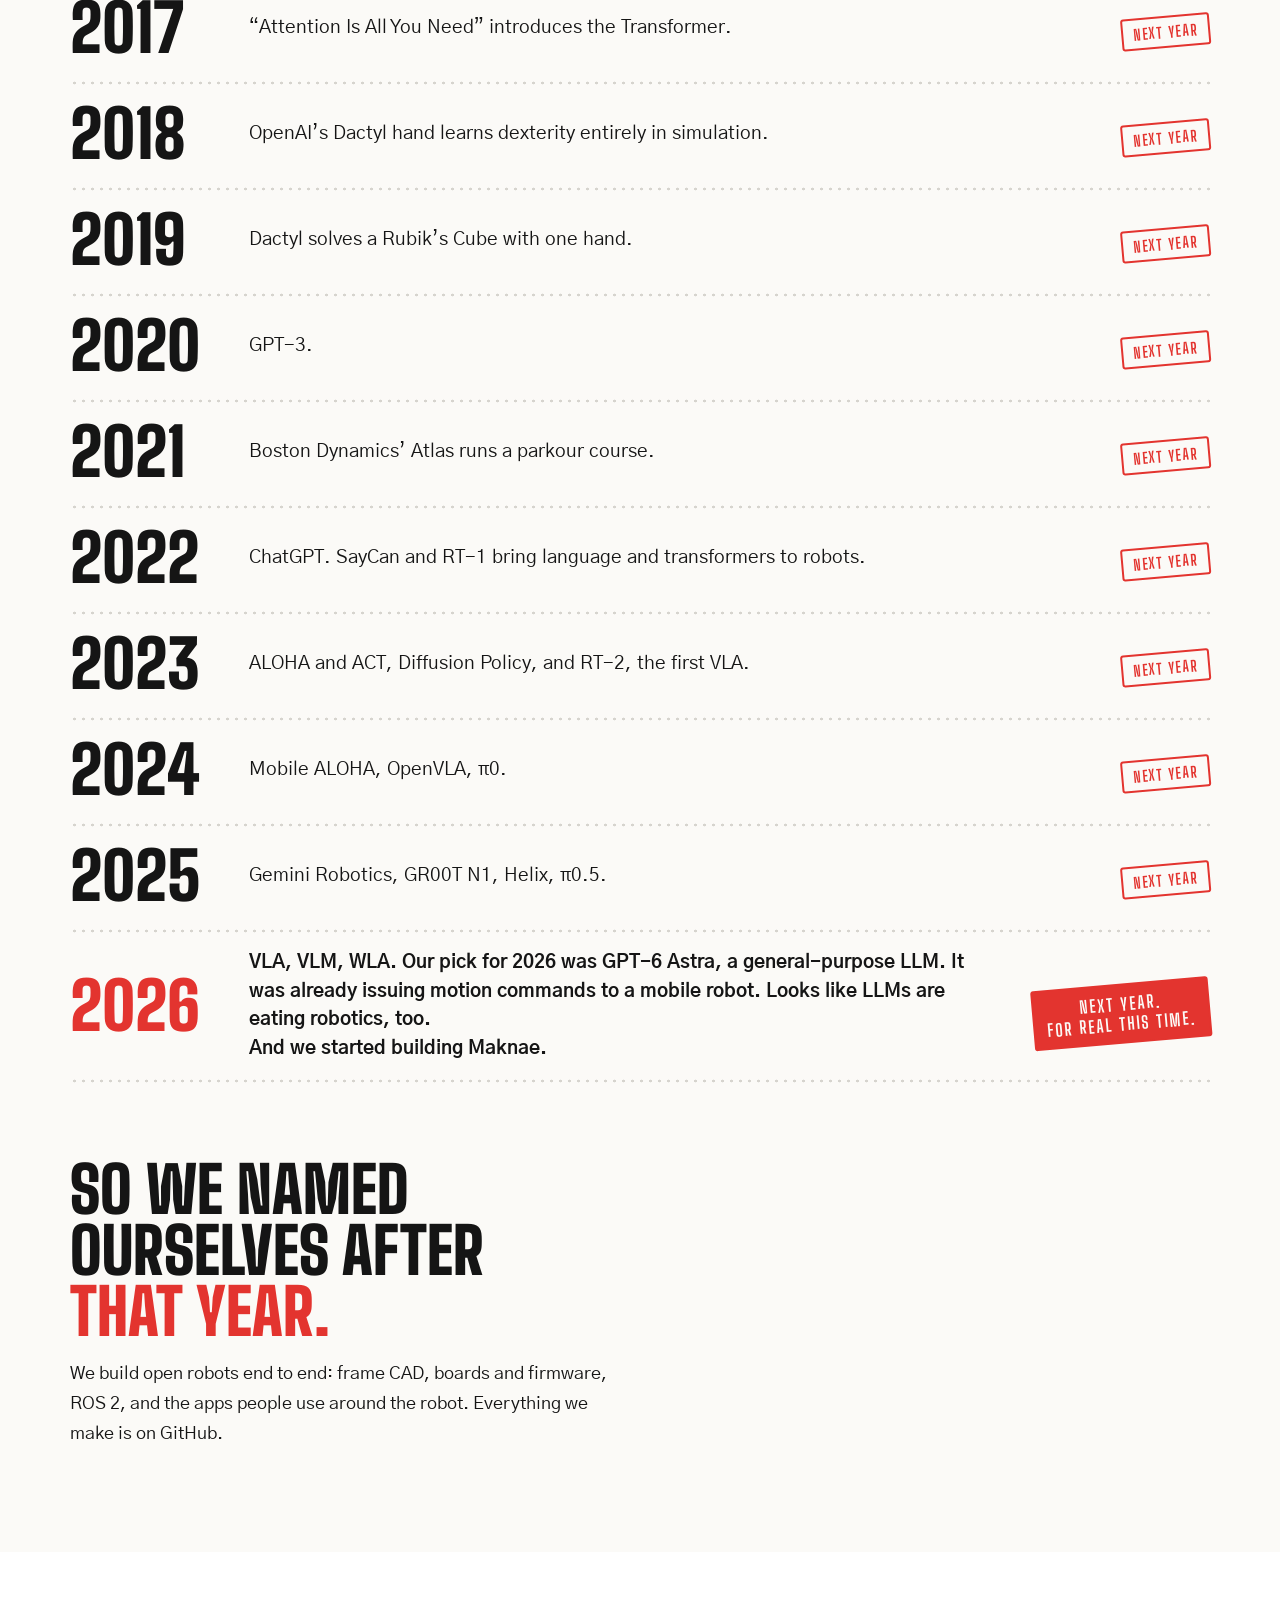
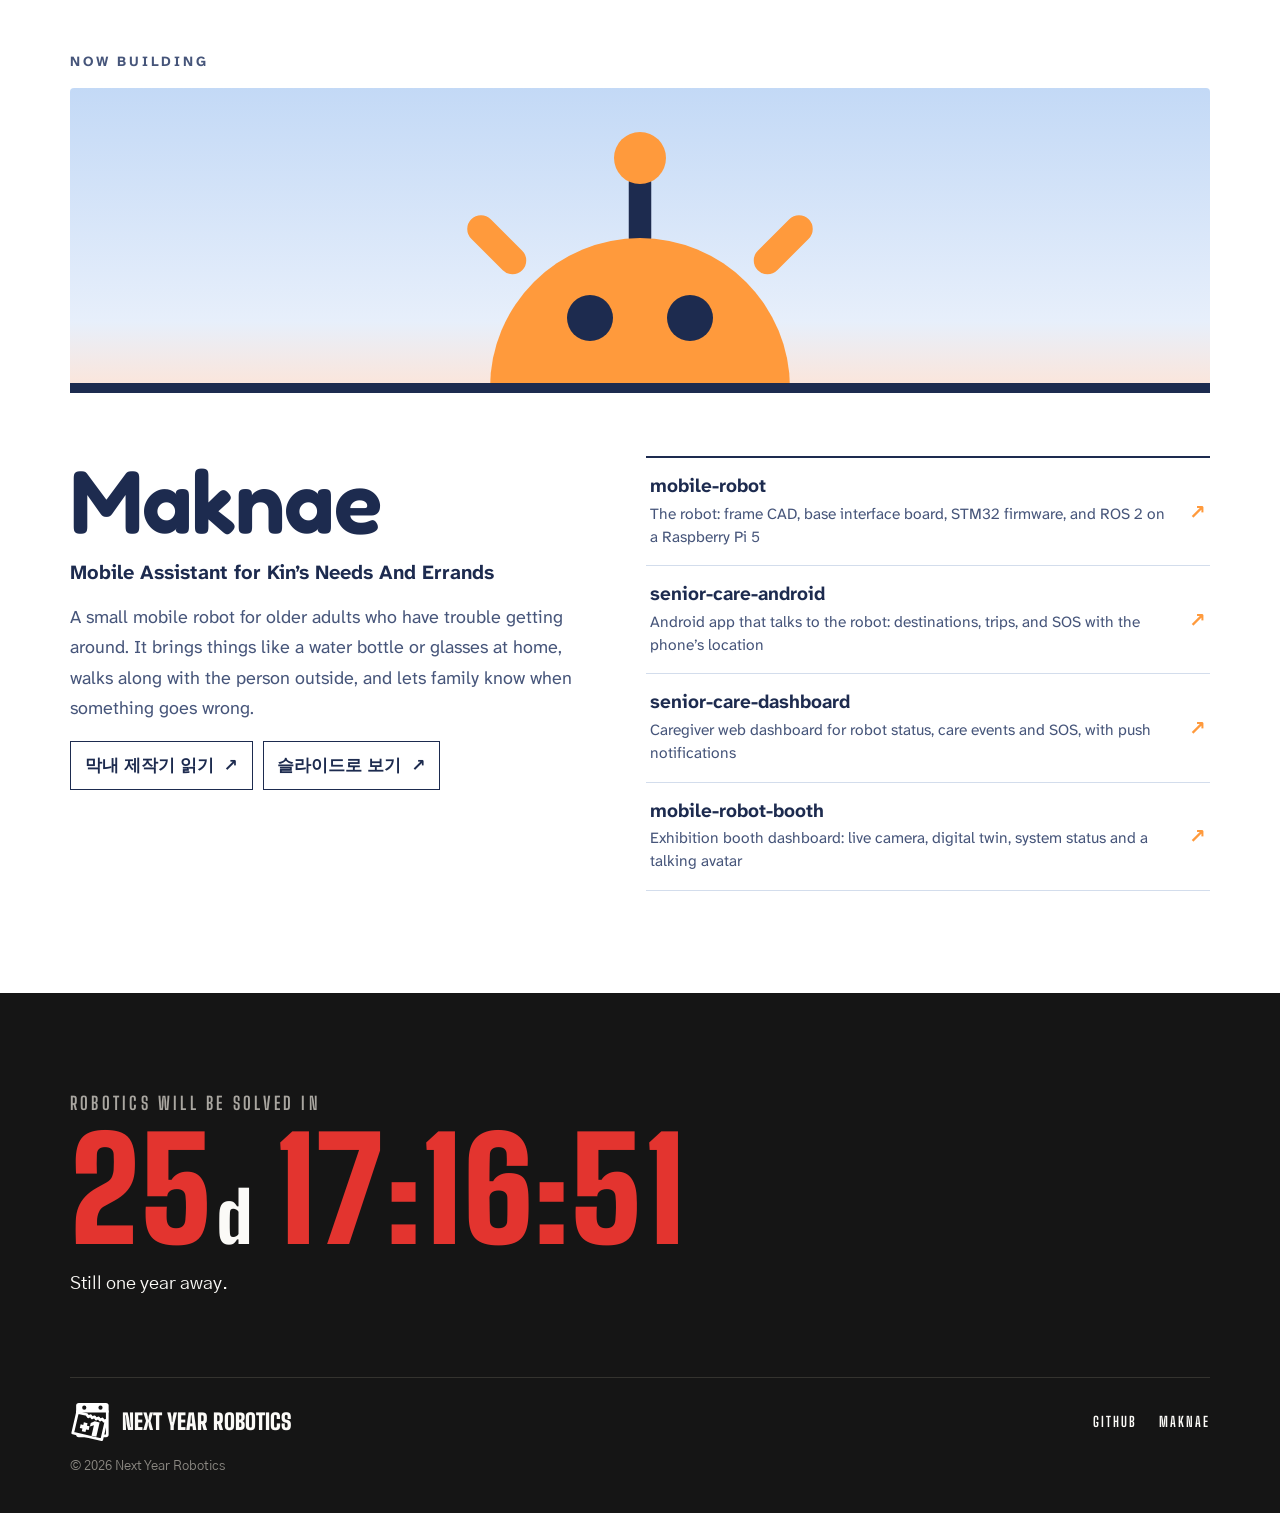
==== commit 96735dd1: "docs: 2026년 Astra 사례 문장 간결화" ====
--- a/index.html
+++ b/index.html
@@ -215,7 +215,7 @@
       <li class="yr"><span class="y">2025</span><span class="what">Gemini Robotics, GR00T N1, Helix, π0.5.</span><span class="stamp">Next year</span></li>
       <li class="yr last">
         <span class="y">2026</span>
-        <span class="what">VLA, VLM, WLA. Our pick for 2026 was GPT-6 Astra, a general-purpose LLM. It was already sending movement commands directly to a mobile robot in a <a href="https://www.gt-rail.com/blog/astra-beyond-tabletop/">CoRL 2026 workshop demo</a>. Looks like LLMs are eating robotics, too.<br>And we started building Maknae.</span>
+        <span class="what">VLA, VLM, WLA. Our pick for 2026 was GPT-6 Astra, a general-purpose LLM. It was already issuing motion commands to a mobile robot. Looks like LLMs are eating robotics, too.<br>And we started building Maknae.</span>
         <span class="stamp">Next year.<br>For real this time.</span>
       </li>
     </ol>
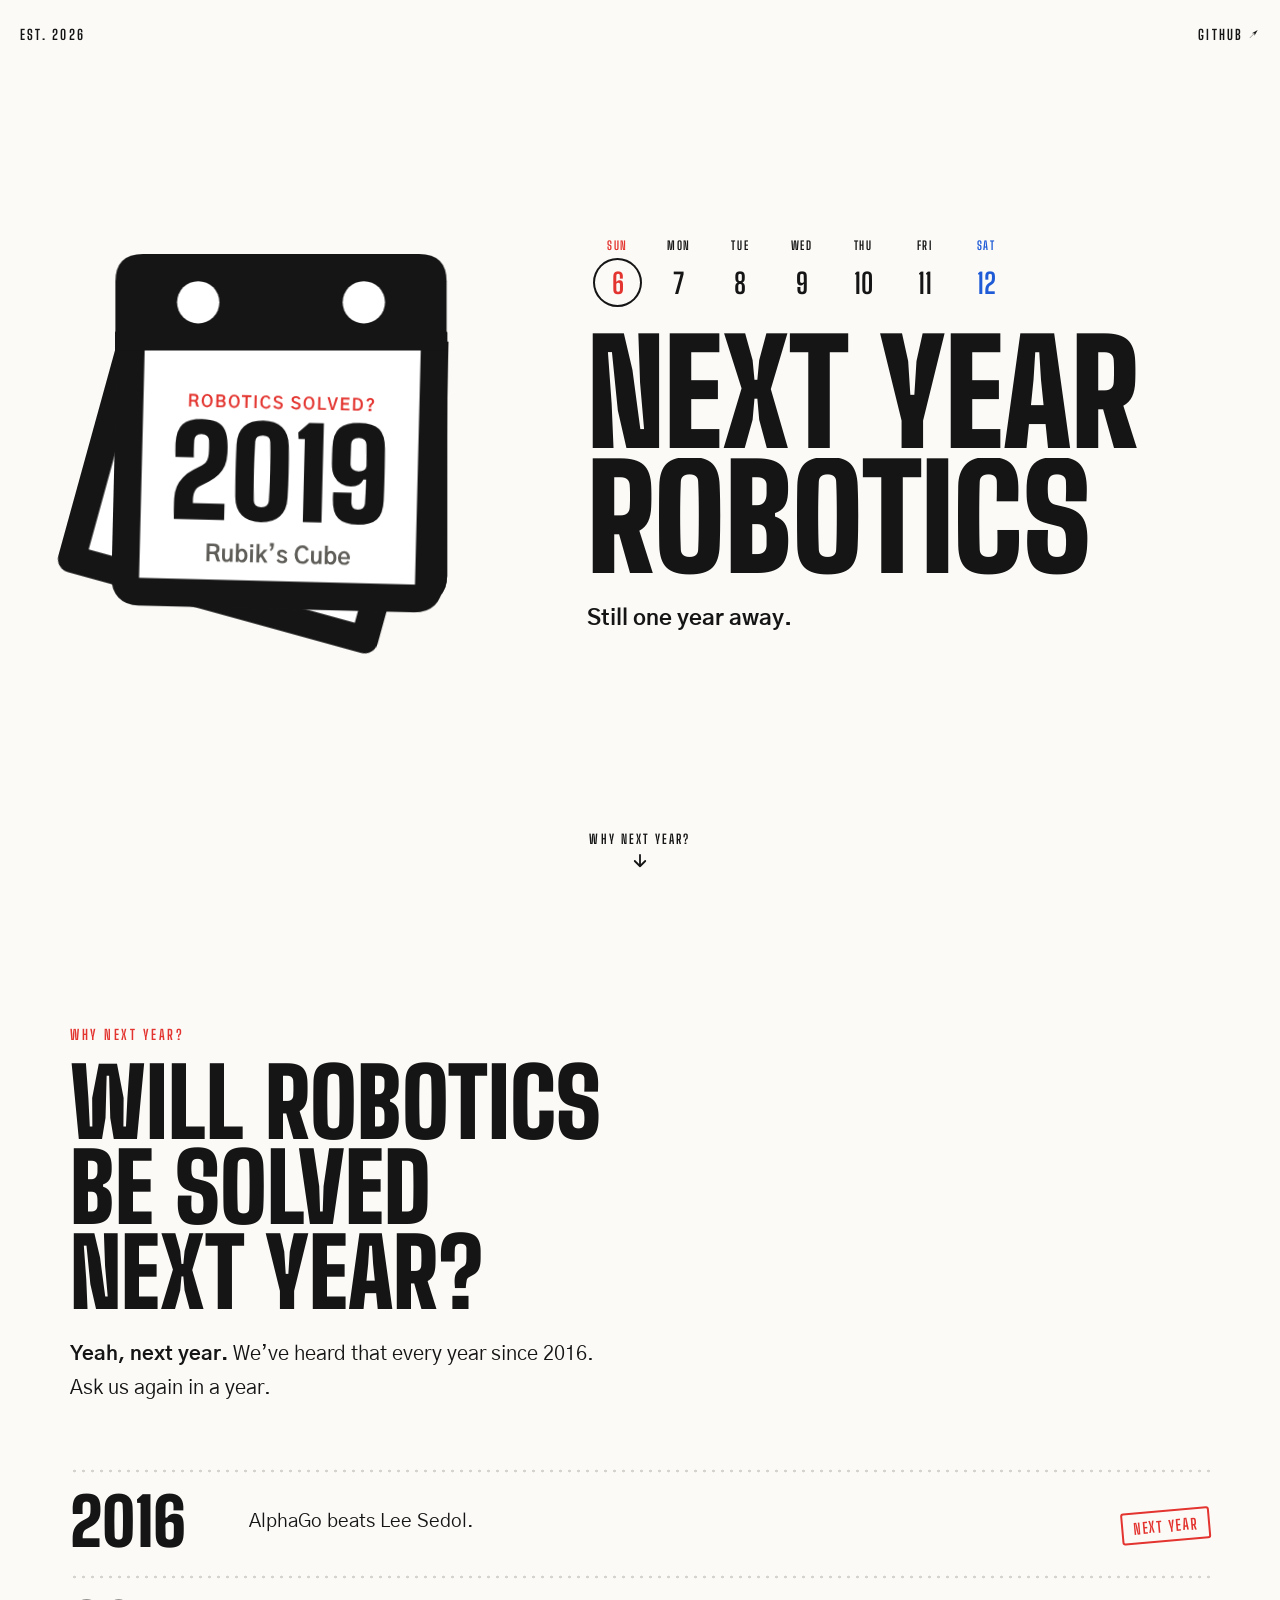
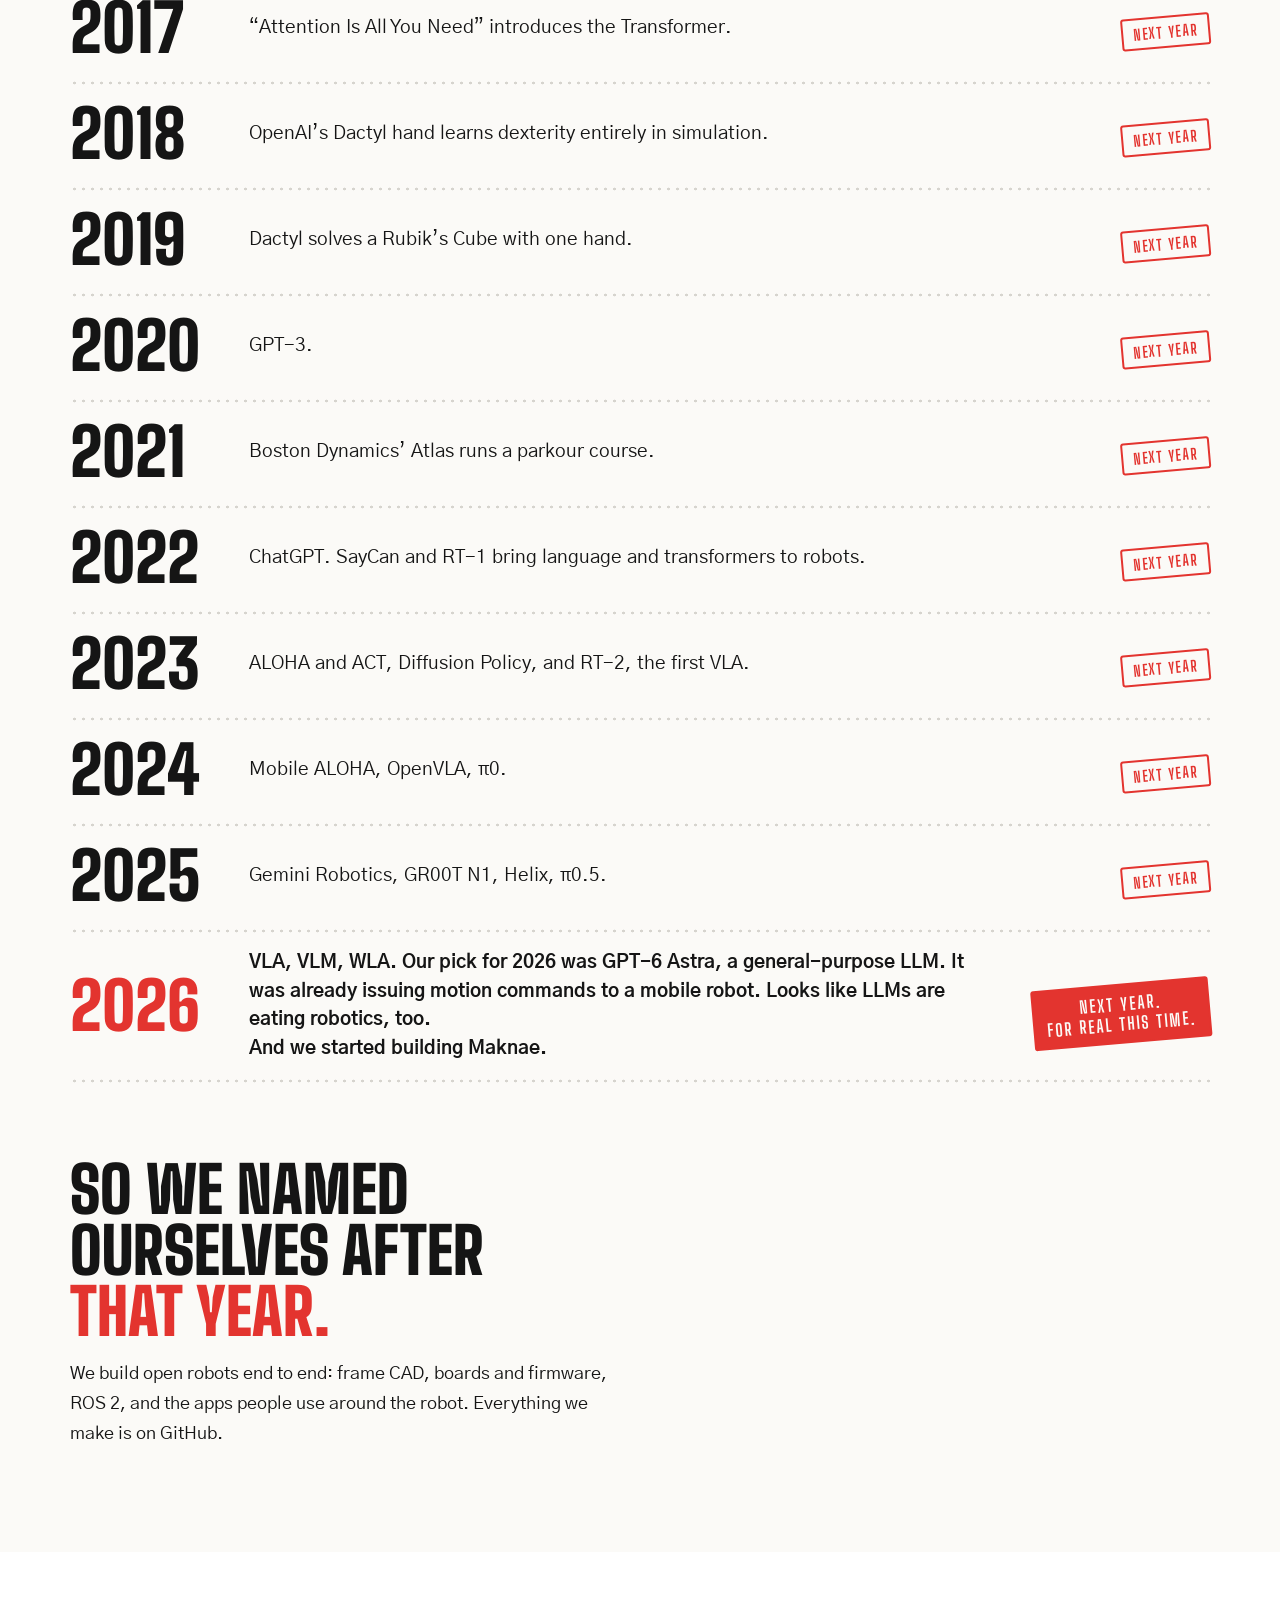
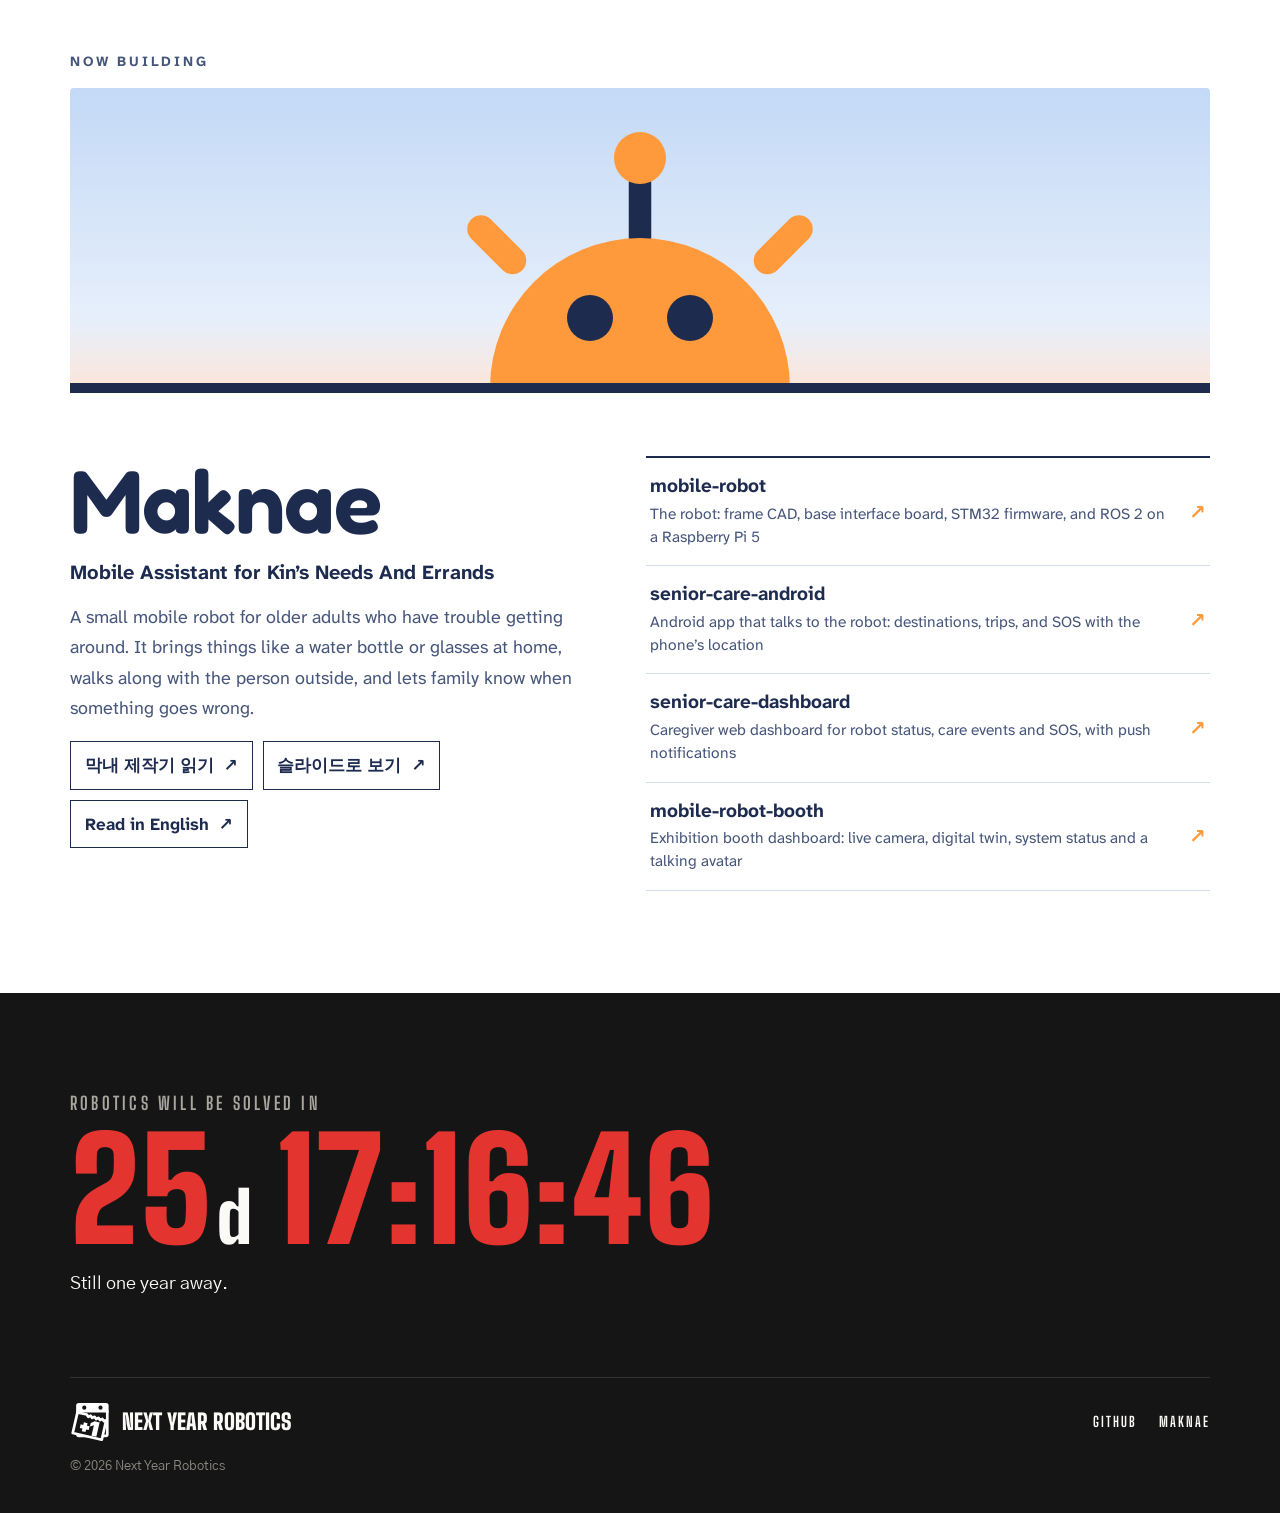
==== commit 4110b8c1: "막내 제작기와 공개 슬라이드 갱신" ====
--- a/index.html
+++ b/index.html
@@ -117,6 +117,7 @@
 .mk-story{display:inline-flex;align-items:center;gap:.6em;padding:.55em .8em;border:1px solid currentColor;color:var(--navy);font-weight:700;text-decoration:none}
 .mk-story:hover{background:var(--navy);color:var(--white)}
 .mk-links{display:flex;flex-wrap:wrap;gap:10px}
+.mk-english{flex-basis:100%}
 .maknae{background:var(--white);padding-block:clamp(64px,8vw,120px);font-family:var(--mk-body);color:var(--navy)}
 .mk-kicker{font:700 14px/1 var(--mk-body);letter-spacing:.2em;text-transform:uppercase;color:var(--slate);margin:0 0 20px}
 .sunrise{display:block;width:100%;height:clamp(180px,27vw,320px);border-radius:4px}
@@ -245,7 +246,7 @@
         <h2 id="mk-h">Maknae</h2>
         <p class="mk-sub">Mobile Assistant for Kin’s Needs And Errands</p>
         <p class="mk-desc">A small mobile robot for older adults who have trouble getting around. It brings things like a water bottle or glasses at home, walks along with the person outside, and lets family know when something goes wrong.</p>
-        <p class="mk-links"><a class="mk-story" href="./maknae/" lang="ko">막내 제작기 읽기 <span aria-hidden="true">↗</span></a><a class="mk-story" href="./maknae/slides/" lang="ko">슬라이드로 보기 <span aria-hidden="true">↗</span></a></p>
+        <p class="mk-links"><a class="mk-story" href="./maknae/" lang="ko">막내 제작기 읽기 <span aria-hidden="true">↗</span></a><a class="mk-story" href="./maknae/slides/" lang="ko">슬라이드로 보기 <span aria-hidden="true">↗</span></a><span class="mk-english"><a class="mk-story" href="./maknae/en/" lang="en" hreflang="en">Read in English <span aria-hidden="true">↗</span></a></span></p>
       </div>
       <ul class="repos">
         <li><a href="https://github.com/next-year-robotics/mobile-robot"><span class="rn">mobile-robot</span><span class="rd">The robot: frame CAD, base interface board, STM32 firmware, and ROS 2 on a Raspberry Pi 5</span><span class="ar" aria-hidden="true">↗</span></a></li>
